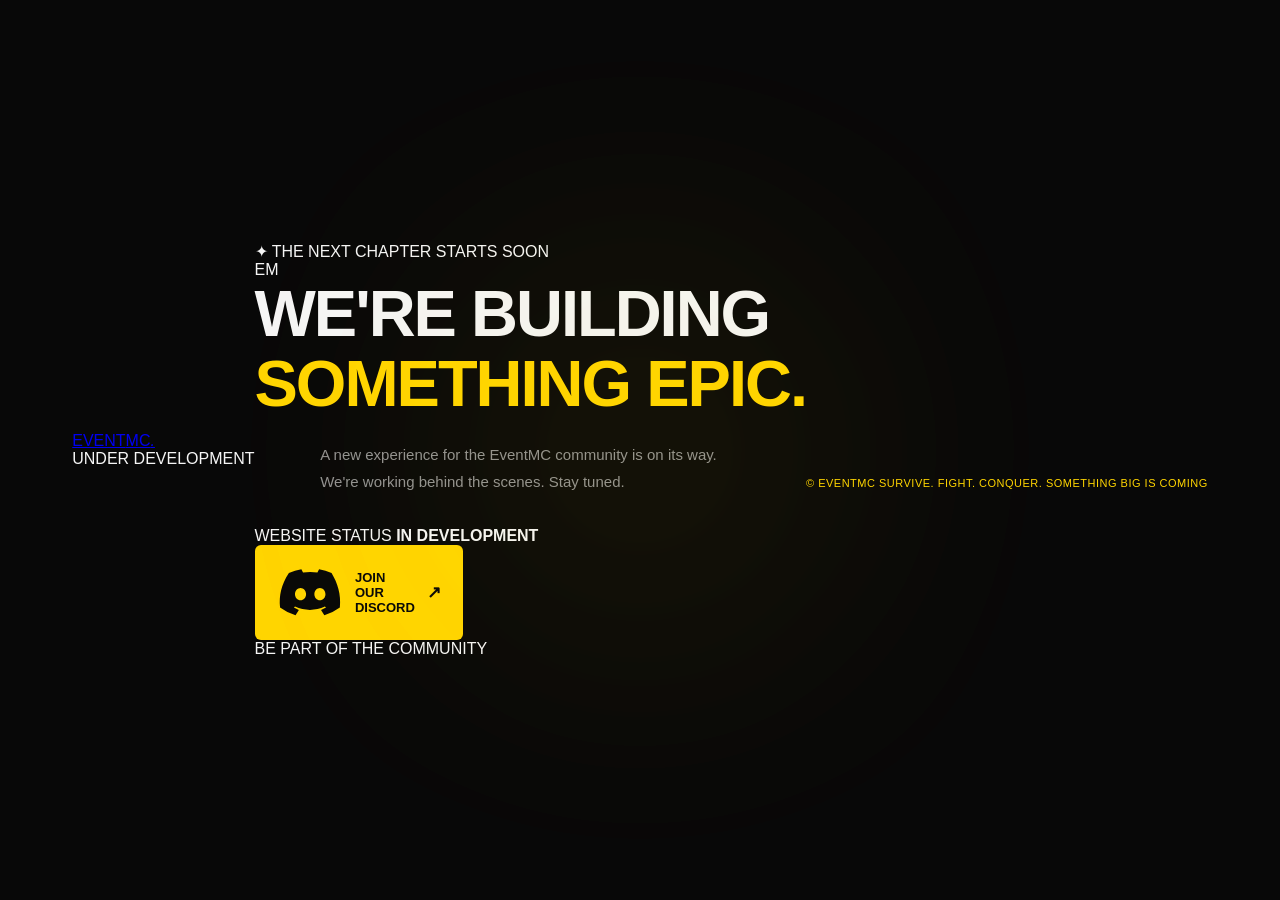
==== index.html @ 7e613d4c "Revamp index.html for EventMC website Updated the HTML structure and content for the EventMC website" ====
<!DOCTYPE html>
<html lang="en">
<head>
  <meta charset="UTF-8">
  <meta name="viewport" content="width=device-width, initial-scale=1.0">
  <title>EventMC | Coming Soon</title>
  <meta name="theme-color" content="#080808">
  <link rel="stylesheet" href="style.css">
</head>
<body>
  <div class="background-grid"></div>
  <div class="glow glow-left"></div>
  <div class="glow glow-right"></div>

  <header>
    <a href="#" class="brand">EVENT<span>MC</span><i>.</i></a>
    <div class="header-status"><span></span> UNDER DEVELOPMENT</div>
  </header>

  <main class="hero">
    <div class="eyebrow"><span>✦</span> THE NEXT CHAPTER STARTS SOON</div>

    <div class="emblem">
      <div class="emblem-inner">EM</div>
      <div class="orbit orbit-one"></div>
      <div class="orbit orbit-two"></div>
    </div>

    <h1>WE'RE BUILDING<br>
      <span>SOMETHING EPIC.</span>
    </h1>

    <p class="description">
      A new experience for the EventMC community is on its way.
      We're working behind the scenes. Stay tuned.
    </p>

    <div class="development">
      <div class="dev-label">
        <span><span class="live-dot"></span> WEBSITE STATUS</span>
        <strong>IN DEVELOPMENT</strong>
      </div>
      <div class="progress-track">
        <div class="progress-fill"></div>
      </div>
    </div>

    <a class="discord-button"
       href="https://discord.gg/d8NJ4SGXV"
       target="_blank" rel="noopener noreferrer">
      <svg viewBox="0 0 24 24" aria-hidden="true">
        <path fill="currentColor" d="M19.7 5.1a18.2 18.2 0 0 0-4.5-1.4l-.6 1.2a16.6 16.6 0 0 0-5.2 0l-.6-1.2a18.2 18.2 0 0 0-4.5 1.4C1.5 9.3.7 13.4 1.1 17.5a18.3 18.3 0 0 0 5.6 2.8l1.2-1.9-1.8-.9.4-.3c3.5 1.6 7.3 1.6 10.8 0l.4.3-1.8.9 1.2 1.9a18.3 18.3 0 0 0 5.6-2.8c.5-4.7-.8-8.7-3-12.4ZM8.5 14.9c-1.1 0-2-1-2-2.2s.9-2.2 2-2.2 2 1 2 2.2-.9 2.2-2 2.2Zm7 0c-1.1 0-2-1-2-2.2s.9-2.2 2-2.2 2 1 2 2.2-.9 2.2-2 2.2Z"/>
      </svg>
      JOIN OUR DISCORD
      <span class="arrow">↗</span>
    </a>

    <div class="community-note">
      <span class="note-line"></span>
      BE PART OF THE COMMUNITY
      <span class="note-line"></span>
    </div>
  </main>

  <footer>
    <span>© <span id="year"></span> EVENTMC</span>
    <span class="footer-center">SURVIVE. FIGHT. CONQUER.</span>
    <span class="footer-status"><span></span> SOMETHING BIG IS COMING</span>
  </footer>

  <script src="script.js"></script>
</body>
</html>
---- style.css ----
* {
    margin: 0;
    padding: 0;
    box-sizing: border-box;
}

:root {
    --yellow: #ffd500;
    --background: #080808;
    --text: #f5f5f5;
    --muted: #929292;
}

body {
    min-height: 100vh;
    display: flex;
    align-items: center;
    justify-content: center;
    overflow: hidden;
    background: var(--background);
    color: var(--text);
    font-family: Arial, Helvetica, sans-serif;
    padding: 24px;
    position: relative;
}

.glow {
    position: fixed;
    width: 300px;
    height: 300px;
    border-radius: 50%;
    background: var(--yellow);
    filter: blur(150px);
    opacity: 0.09;
    pointer-events: none;
}

.glow-one {
    top: -130px;
    left: -100px;
}

.glow-two {
    bottom: -150px;
    right: -100px;
}

.container {
    width: 100%;
    max-width: 590px;
    text-align: center;
    position: relative;
    z-index: 1;
    animation: appear 0.8s ease both;
}

.logo {
    display: inline-block;
    font-size: 27px;
    font-weight: 900;
    letter-spacing: 2px;
    margin-bottom: 35px;
}

.logo span,
h1 span,
footer span {
    color: var(--yellow);
}

.status {
    display: inline-flex;
    align-items: center;
    gap: 9px;
    border: 1px solid #333;
    background: #111;
    padding: 10px 15px;
    border-radius: 30px;
    color: #d1d1d1;
    font-size: 11px;
    letter-spacing: 1.5px;
    margin-bottom: 27px;
}

.status-dot {
    height: 8px;
    width: 8px;
    border-radius: 50%;
    background: var(--yellow);
    box-shadow: 0 0 10px var(--yellow);
    animation: blink 1.5s infinite;
}

h1 {
    font-size: clamp(40px, 8vw, 65px);
    line-height: 1.08;
    letter-spacing: -2px;
    font-weight: 900;
}

.description {
    max-width: 420px;
    margin: 22px auto 32px;
    color: var(--muted);
    font-size: 15px;
    line-height: 1.8;
}

.progress {
    max-width: 390px;
    margin: 0 auto 30px;
    text-align: left;
}

.progress-info {
    display: flex;
    justify-content: space-between;
    gap: 10px;
    margin-bottom: 12px;
    font-size: 11px;
    color: #c4c4c4;
}

.progress-info span:last-child {
    color: var(--yellow);
    letter-spacing: 1px;
}

.progress-bar {
    height: 5px;
    background: #242424;
    border-radius: 10px;
    overflow: hidden;
}

.progress-fill {
    height: 100%;
    width: 65%;
    background: var(--yellow);
    border-radius: inherit;
    animation: load 1.4s ease-out both;
}

.discord-button {
    display: inline-flex;
    align-items: center;
    gap: 12px;
    padding: 14px 22px;
    background: var(--yellow);
    color: #080808;
    border-radius: 6px;
    text-decoration: none;
    font-size: 13px;
    font-weight: 800;
    transition: transform 0.2s, box-shadow 0.2s;
}

.discord-button:hover {
    transform: translateY(-3px);
    box-shadow: 0 8px 30px #ffd50030;
}

.discord-button span {
    font-size: 17px;
}

footer {
    margin-top: 65px;
    color: #666;
    font-size: 11px;
    letter-spacing: 0.5px;
}

@keyframes blink {
    50% { opacity: 0.35; }
}

@keyframes load {
    from { width: 0; }
    to { width: 65%; }
}

@keyframes appear {
    from {
        opacity: 0;
        transform: translateY(18px);
    }
    to {
        opacity: 1;
        transform: translateY(0);
    }
}

@media (max-width: 480px) {
    body {
        padding: 20px;
    }

    .description {
        font-size: 14px;
    }

    footer {
        margin-top: 45px;
    }
}

@media (prefers-reduced-motion: reduce) {
    *, *::before, *::after {
        animation-duration: 0.01ms !important;
        animation-iteration-count: 1 !important;
        scroll-behavior: auto !important;
    }
}
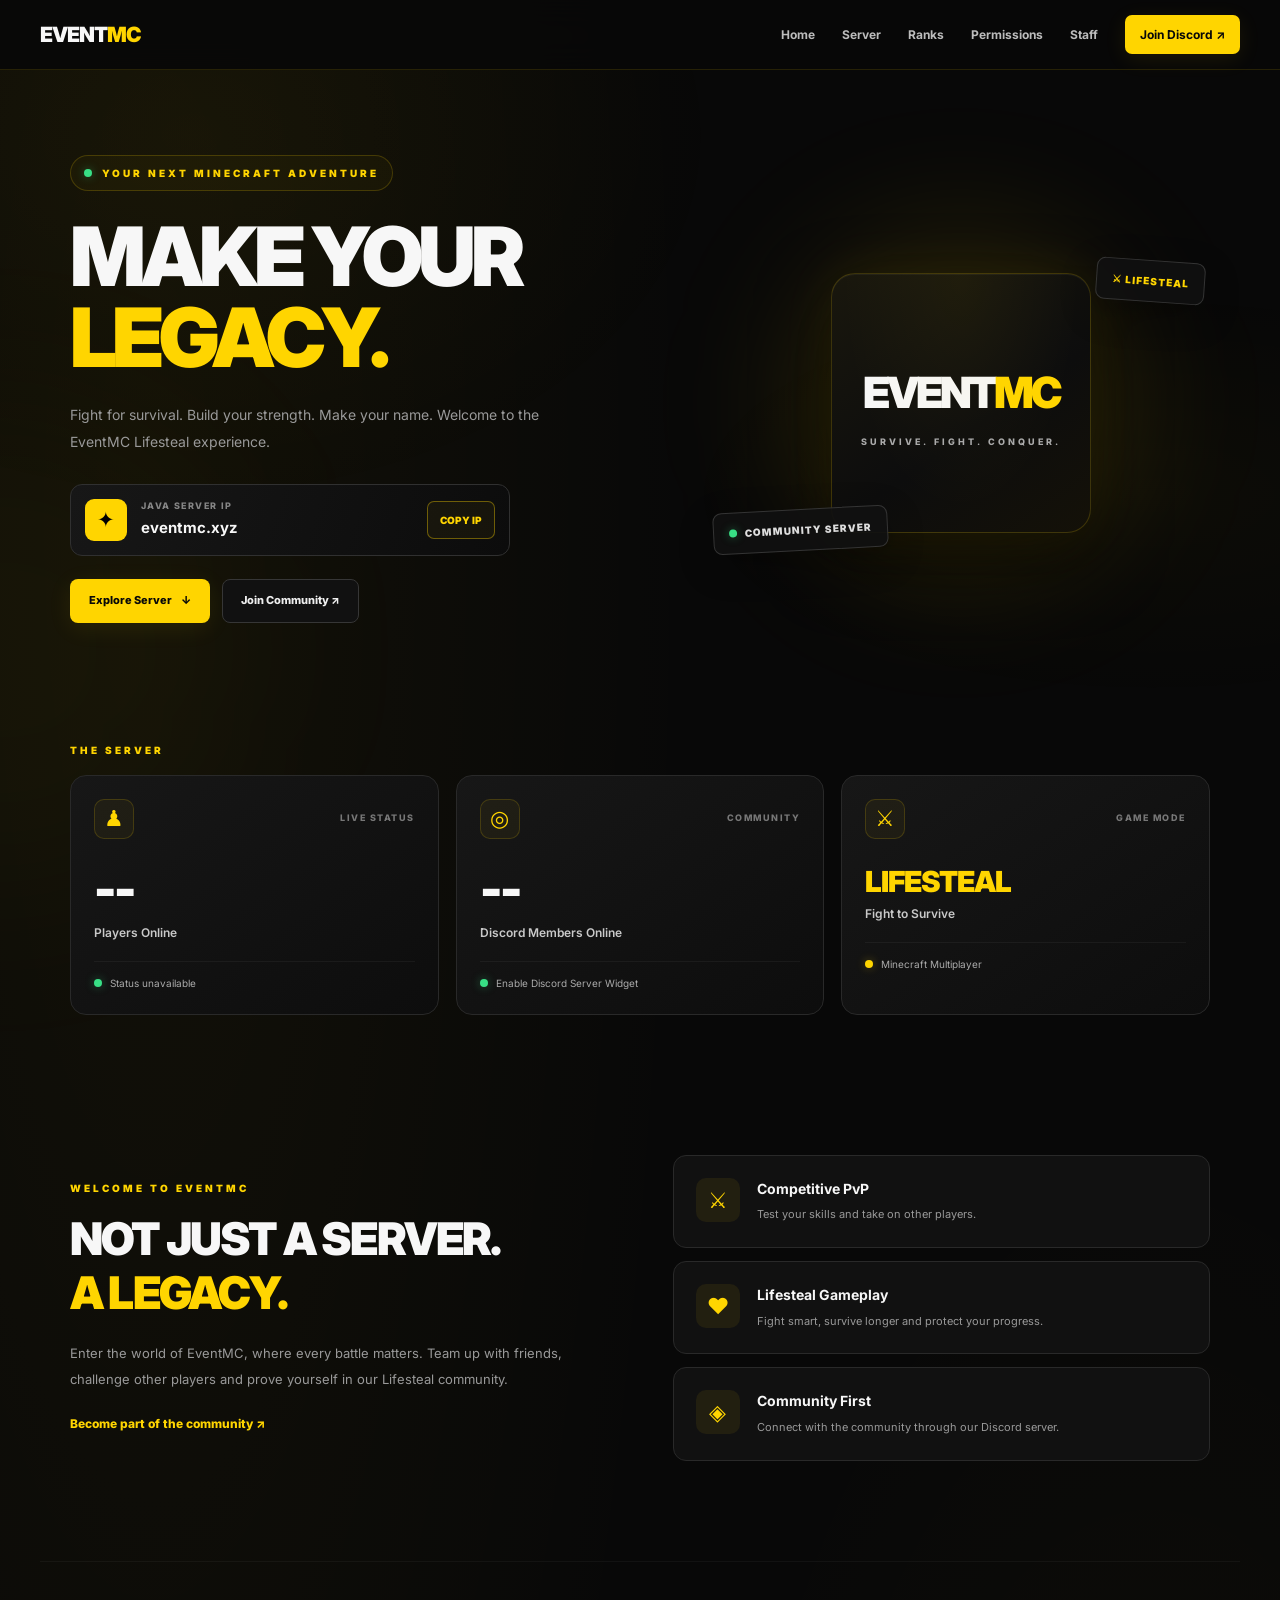
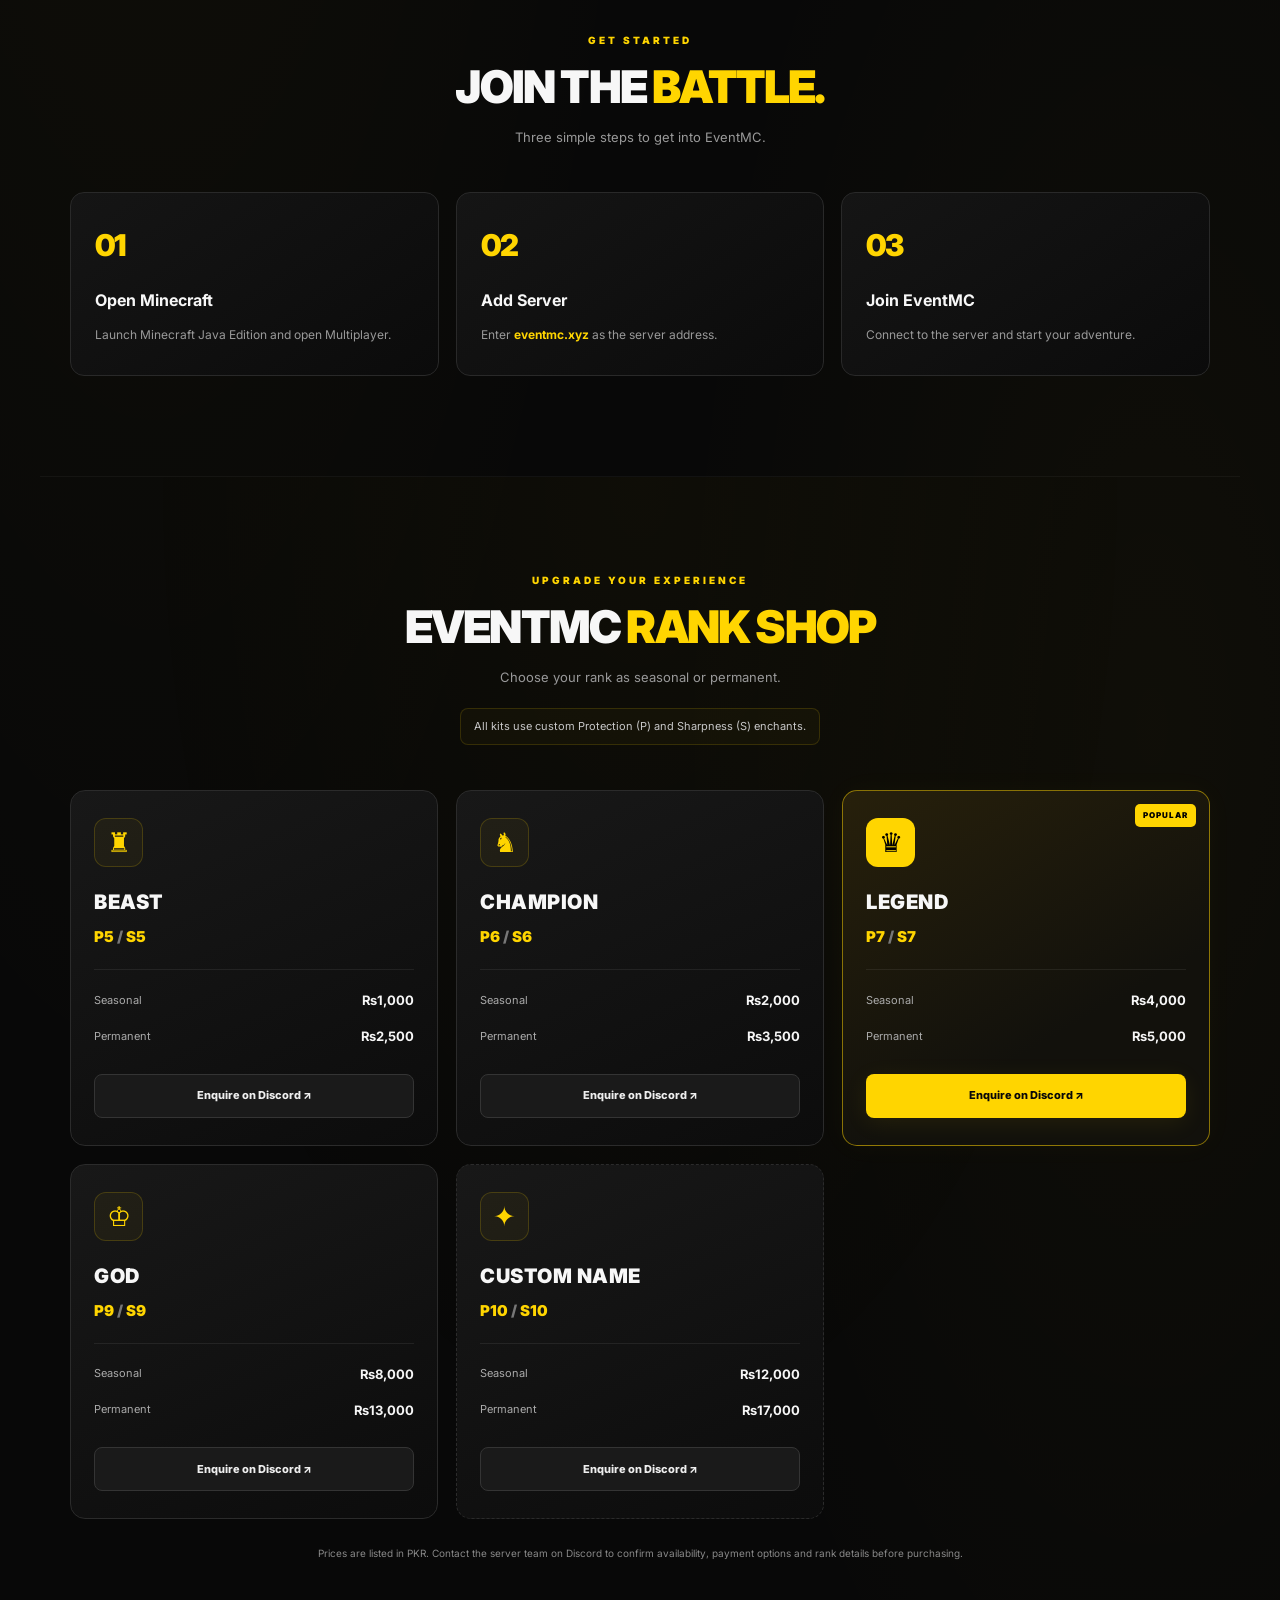
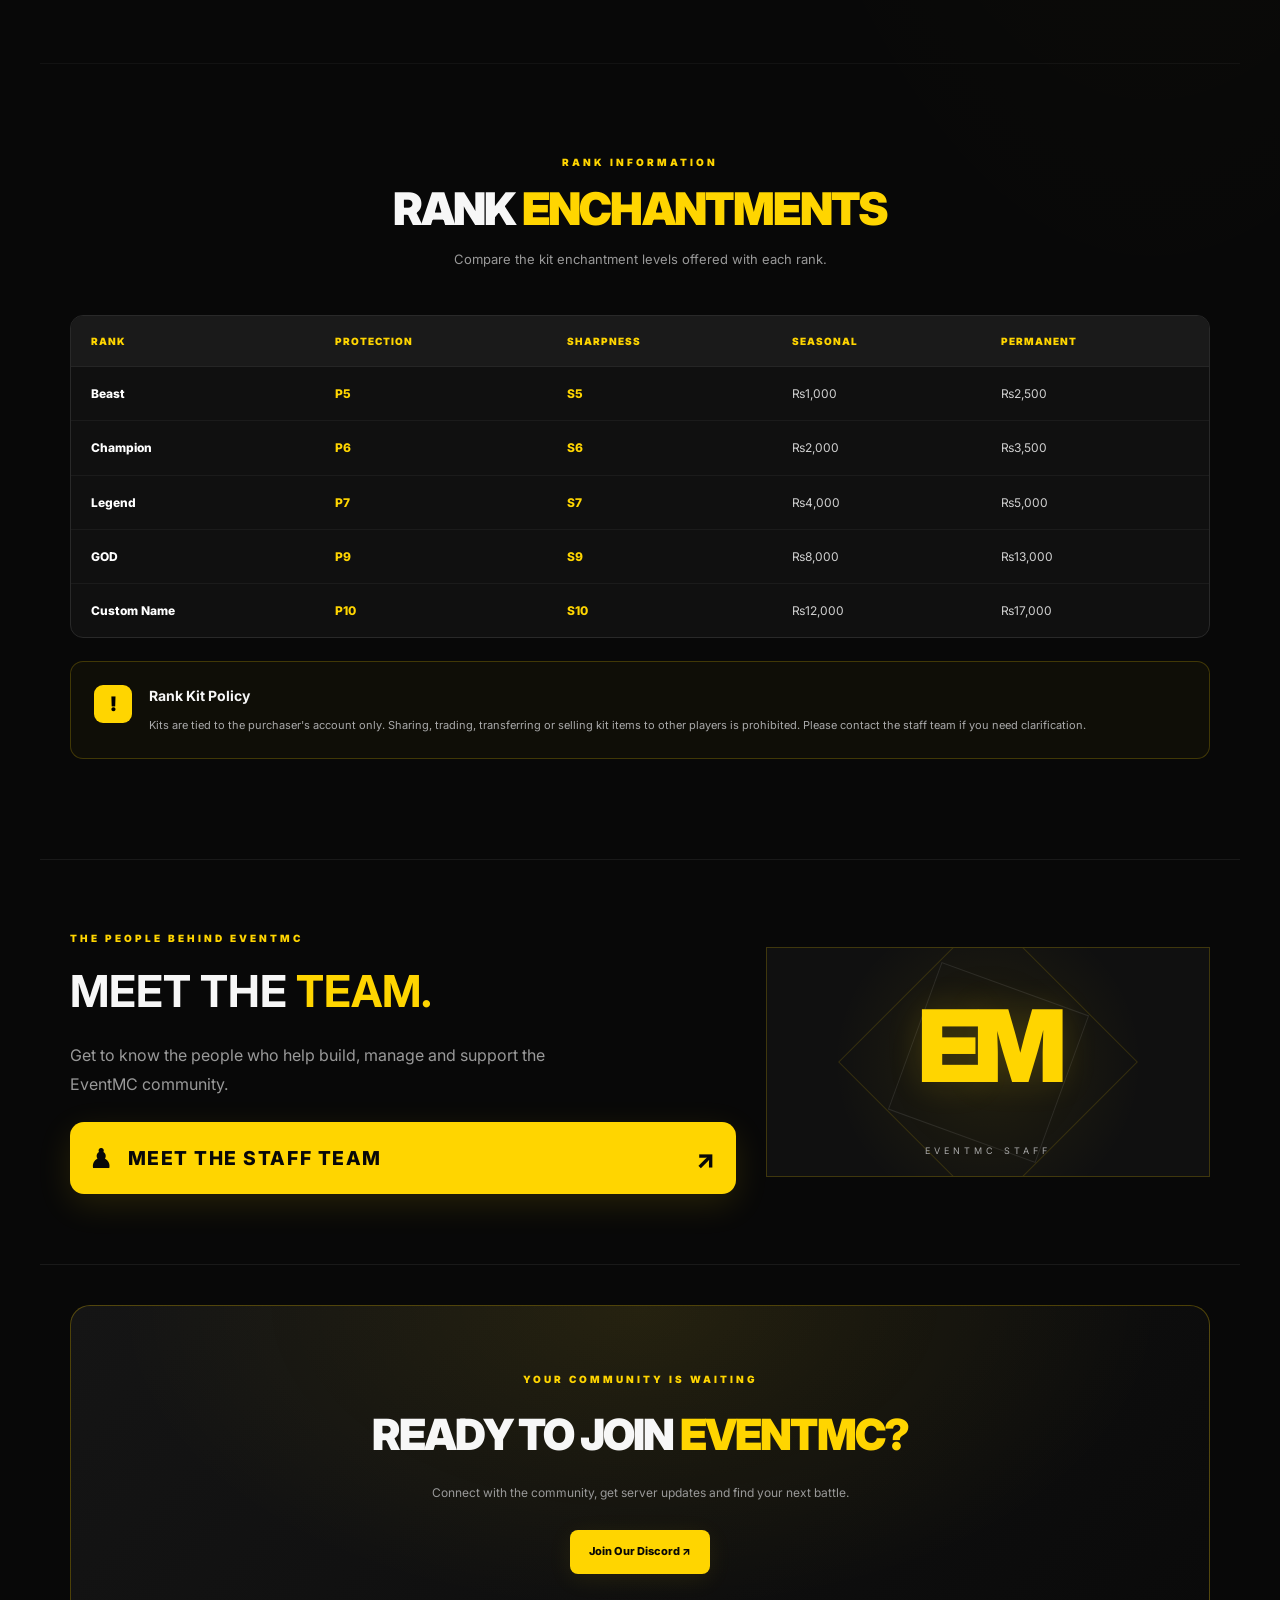
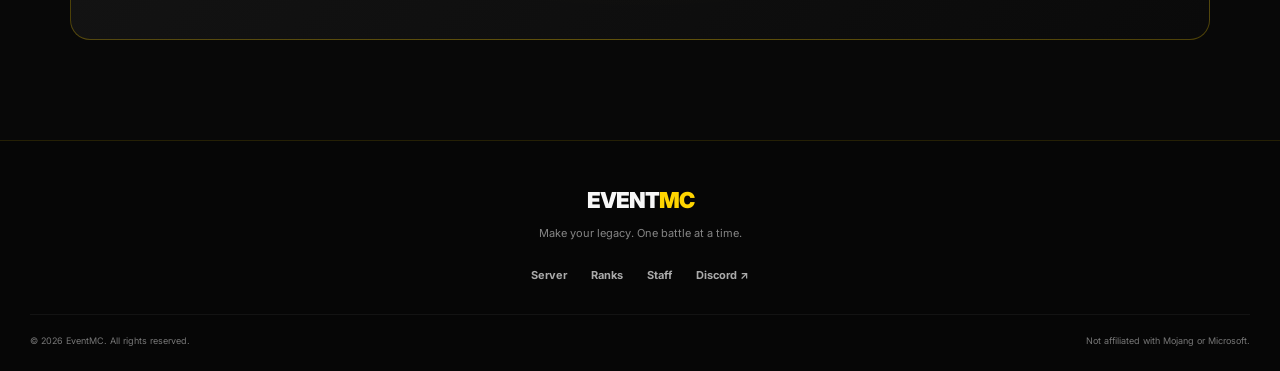
==== commit ddf8c9bf: "Add files via upload" ====
--- a/index.html
+++ b/index.html
@@ -1,74 +1,70 @@
-
-<!DOCTYPE html>
-<html lang="en">
-<head>
-  <meta charset="UTF-8">
-  <meta name="viewport" content="width=device-width, initial-scale=1.0">
-  <title>EventMC | Coming Soon</title>
-  <meta name="theme-color" content="#080808">
-  <link rel="stylesheet" href="style.css">
-</head>
-<body>
-  <div class="background-grid"></div>
-  <div class="glow glow-left"></div>
-  <div class="glow glow-right"></div>
-
-  <header>
-    <a href="#" class="brand">EVENT<span>MC</span><i>.</i></a>
-    <div class="header-status"><span></span> UNDER DEVELOPMENT</div>
-  </header>
-
-  <main class="hero">
-    <div class="eyebrow"><span>✦</span> THE NEXT CHAPTER STARTS SOON</div>
-
-    <div class="emblem">
-      <div class="emblem-inner">EM</div>
-      <div class="orbit orbit-one"></div>
-      <div class="orbit orbit-two"></div>
-    </div>
-
-    <h1>WE'RE BUILDING<br>
-      <span>SOMETHING EPIC.</span>
-    </h1>
-
-    <p class="description">
-      A new experience for the EventMC community is on its way.
-      We're working behind the scenes. Stay tuned.
-    </p>
-
-    <div class="development">
-      <div class="dev-label">
-        <span><span class="live-dot"></span> WEBSITE STATUS</span>
-        <strong>IN DEVELOPMENT</strong>
-      </div>
-      <div class="progress-track">
-        <div class="progress-fill"></div>
-      </div>
-    </div>
-
-    <a class="discord-button"
-       href="https://discord.gg/d8NJ4SGXV"
-       target="_blank" rel="noopener noreferrer">
-      <svg viewBox="0 0 24 24" aria-hidden="true">
-        <path fill="currentColor" d="M19.7 5.1a18.2 18.2 0 0 0-4.5-1.4l-.6 1.2a16.6 16.6 0 0 0-5.2 0l-.6-1.2a18.2 18.2 0 0 0-4.5 1.4C1.5 9.3.7 13.4 1.1 17.5a18.3 18.3 0 0 0 5.6 2.8l1.2-1.9-1.8-.9.4-.3c3.5 1.6 7.3 1.6 10.8 0l.4.3-1.8.9 1.2 1.9a18.3 18.3 0 0 0 5.6-2.8c.5-4.7-.8-8.7-3-12.4ZM8.5 14.9c-1.1 0-2-1-2-2.2s.9-2.2 2-2.2 2 1 2 2.2-.9 2.2-2 2.2Zm7 0c-1.1 0-2-1-2-2.2s.9-2.2 2-2.2 2 1 2 2.2-.9 2.2-2 2.2Z"/>
-      </svg>
-      JOIN OUR DISCORD
-      <span class="arrow">↗</span>
-    </a>
-
-    <div class="community-note">
-      <span class="note-line"></span>
-      BE PART OF THE COMMUNITY
-      <span class="note-line"></span>
-    </div>
-  </main>
-
-  <footer>
-    <span>© <span id="year"></span> EVENTMC</span>
-    <span class="footer-center">SURVIVE. FIGHT. CONQUER.</span>
-    <span class="footer-status"><span></span> SOMETHING BIG IS COMING</span>
-  </footer>
-
-  <script src="script.js"></script>
-</body>
-</html>
+<!DOCTYPE html>
+<html lang="en">
+<head>
+  <meta charset="UTF-8">
+  <meta name="viewport" content="width=device-width, initial-scale=1.0">
+  <meta name="theme-color" content="#080808">
+  <meta name="description" content="Welcome to EventMC, a Minecraft Lifesteal server. Join the community at eventmc.xyz.">
+  <title>EventMC | Make Your Legacy</title>
+  <link rel="preconnect" href="https://fonts.googleapis.com">
+  <link rel="preconnect" href="https://fonts.gstatic.com" crossorigin>
+  <link href="https://fonts.googleapis.com/css2?family=Inter:wght@400;500;600;700;800;900&display=swap" rel="stylesheet">
+  <link rel="stylesheet" href="style.css">
+</head>
+<body>
+  <div class="page-glow"></div>
+  <header class="site-header">
+    <a class="brand" href="#home" aria-label="EventMC Home">
+      <img src="assets/eventmc-logo.png" alt="EventMC Logo" onerror="this.style.display='none'">
+      <span>EVENT<span class="yellow">MC</span></span>
+    </a>
+    <button class="menu-toggle" id="menuToggle" aria-label="Open navigation" aria-expanded="false"><span></span><span></span><span></span></button>
+    <nav class="nav-links" id="navLinks">
+      <a href="#home">Home</a><a href="#server">Server</a><a href="#ranks">Ranks</a><a href="#permissions">Permissions</a><a href="staff.html">Staff</a>
+      <a class="nav-discord" href="https://discord.gg/d8NJ4SGXV" target="_blank" rel="noopener noreferrer">Join Discord ↗</a>
+    </nav>
+  </header>
+  <main>
+    <section class="hero section-wrap" id="home">
+      <div class="hero-content">
+        <div class="eyebrow"><span class="live-dot"></span> YOUR NEXT MINECRAFT ADVENTURE</div>
+        <h1>MAKE YOUR<br><span class="yellow">LEGACY.</span></h1>
+        <p class="hero-description">Fight for survival. Build your strength. Make your name. Welcome to the EventMC Lifesteal experience.</p>
+        <div class="hero-ip"><div class="ip-icon">✦</div><div><span class="small-label">JAVA SERVER IP</span><strong id="serverIp">eventmc.xyz</strong></div><button class="copy-button" id="copyIp" type="button">COPY IP</button></div>
+        <div class="hero-actions"><a class="button button-primary" href="#server">Explore Server <span>↓</span></a><a class="button button-outline" href="https://discord.gg/d8NJ4SGXV" target="_blank" rel="noopener noreferrer">Join Community ↗</a></div>
+        <p class="copy-message" id="copyMessage" aria-live="polite"></p>
+      </div>
+      <div class="hero-visual"><div class="hero-logo-card"><img src="assets/eventmc-logo.png" alt="EventMC Server Logo" onerror="this.style.display='none'"><div class="logo-fallback">EVENT<span>MC</span></div><span class="hero-logo-caption">SURVIVE. FIGHT. CONQUER.</span></div><div class="floating-chip chip-top">⚔ LIFESTEAL</div><div class="floating-chip chip-bottom"><span class="live-dot"></span> COMMUNITY SERVER</div></div>
+    </section>
+    <section class="stats-section section-wrap" id="server">
+      <div class="section-kicker">THE SERVER</div><div class="stats-grid">
+        <article class="stat-card"><div class="stat-top"><span class="stat-icon">♟</span><span class="stat-caption">LIVE STATUS</span></div><div class="stat-number" id="playerCount">--</div><div class="stat-label">Players Online</div><div class="stat-bottom"><span class="status-dot" id="mcStatusDot"></span><span id="mcStatus">Checking server...</span></div></article>
+        <article class="stat-card"><div class="stat-top"><span class="stat-icon">◎</span><span class="stat-caption">COMMUNITY</span></div><div class="stat-number" id="discordCount">--</div><div class="stat-label">Discord Members Online</div><div class="stat-bottom"><span class="status-dot status-green"></span><span id="discordStatus">Community connection</span></div></article>
+        <article class="stat-card mode-stat"><div class="stat-top"><span class="stat-icon">⚔</span><span class="stat-caption">GAME MODE</span></div><div class="stat-number mode-number">LIFESTEAL</div><div class="stat-label">Fight to Survive</div><div class="stat-bottom"><span class="status-dot status-yellow"></span><span>Minecraft Multiplayer</span></div></article>
+      </div>
+    </section>
+    <section class="about-section section-wrap"><div class="about-copy"><div class="section-kicker">WELCOME TO EVENTMC</div><h2>NOT JUST A SERVER.<br><span class="yellow">A LEGACY.</span></h2><p>Enter the world of EventMC, where every battle matters. Team up with friends, challenge other players and prove yourself in our Lifesteal community.</p><a class="text-link" href="https://discord.gg/d8NJ4SGXV" target="_blank" rel="noopener noreferrer">Become part of the community ↗</a></div><div class="feature-list"><article class="feature-card"><div class="feature-icon">⚔</div><div><h3>Competitive PvP</h3><p>Test your skills and take on other players.</p></div></article><article class="feature-card"><div class="feature-icon">♥</div><div><h3>Lifesteal Gameplay</h3><p>Fight smart, survive longer and protect your progress.</p></div></article><article class="feature-card"><div class="feature-icon">◈</div><div><h3>Community First</h3><p>Connect with the community through our Discord server.</p></div></article></div></section>
+    <section class="join-section section-wrap"><div class="section-heading"><div class="section-kicker">GET STARTED</div><h2>JOIN THE <span class="yellow">BATTLE.</span></h2><p>Three simple steps to get into EventMC.</p></div><div class="steps-grid"><article class="step-card"><span class="step-number">01</span><h3>Open Minecraft</h3><p>Launch Minecraft Java Edition and open Multiplayer.</p></article><article class="step-card"><span class="step-number">02</span><h3>Add Server</h3><p>Enter <strong>eventmc.xyz</strong> as the server address.</p></article><article class="step-card"><span class="step-number">03</span><h3>Join EventMC</h3><p>Connect to the server and start your adventure.</p></article></div></section>
+    <section class="ranks-section section-wrap" id="ranks"><div class="section-heading"><div class="section-kicker">UPGRADE YOUR EXPERIENCE</div><h2>EVENTMC <span class="yellow">RANK SHOP</span></h2><p>Choose your rank as seasonal or permanent.</p><div class="rank-note">All kits use custom Protection (P) and Sharpness (S) enchants.</div></div><div class="ranks-grid">
+      <article class="rank-card"><div class="rank-symbol">♜</div><h3>BEAST</h3><div class="rank-enchants">P5 <span>/</span> S5</div><div class="rank-divider"></div><div class="price-row"><span>Seasonal</span><strong>₨1,000</strong></div><div class="price-row"><span>Permanent</span><strong>₨2,500</strong></div><a class="button button-rank" href="https://discord.gg/d8NJ4SGXV" target="_blank" rel="noopener noreferrer">Enquire on Discord ↗</a></article>
+      <article class="rank-card"><div class="rank-symbol">♞</div><h3>CHAMPION</h3><div class="rank-enchants">P6 <span>/</span> S6</div><div class="rank-divider"></div><div class="price-row"><span>Seasonal</span><strong>₨2,000</strong></div><div class="price-row"><span>Permanent</span><strong>₨3,500</strong></div><a class="button button-rank" href="https://discord.gg/d8NJ4SGXV" target="_blank" rel="noopener noreferrer">Enquire on Discord ↗</a></article>
+      <article class="rank-card rank-featured"><div class="rank-badge">POPULAR</div><div class="rank-symbol">♛</div><h3>LEGEND</h3><div class="rank-enchants">P7 <span>/</span> S7</div><div class="rank-divider"></div><div class="price-row"><span>Seasonal</span><strong>₨4,000</strong></div><div class="price-row"><span>Permanent</span><strong>₨5,000</strong></div><a class="button button-primary rank-action" href="https://discord.gg/d8NJ4SGXV" target="_blank" rel="noopener noreferrer">Enquire on Discord ↗</a></article>
+      <article class="rank-card"><div class="rank-symbol">♔</div><h3>GOD</h3><div class="rank-enchants">P9 <span>/</span> S9</div><div class="rank-divider"></div><div class="price-row"><span>Seasonal</span><strong>₨8,000</strong></div><div class="price-row"><span>Permanent</span><strong>₨13,000</strong></div><a class="button button-rank" href="https://discord.gg/d8NJ4SGXV" target="_blank" rel="noopener noreferrer">Enquire on Discord ↗</a></article>
+      <article class="rank-card custom-rank"><div class="rank-symbol">✦</div><h3>CUSTOM NAME</h3><div class="rank-enchants">P10 <span>/</span> S10</div><div class="rank-divider"></div><div class="price-row"><span>Seasonal</span><strong>₨12,000</strong></div><div class="price-row"><span>Permanent</span><strong>₨17,000</strong></div><a class="button button-rank" href="https://discord.gg/d8NJ4SGXV" target="_blank" rel="noopener noreferrer">Enquire on Discord ↗</a></article>
+    </div><p class="shop-disclaimer">Prices are listed in PKR. Contact the server team on Discord to confirm availability, payment options and rank details before purchasing.</p></section>
+    <section class="permissions-section section-wrap" id="permissions"><div class="section-heading"><div class="section-kicker">RANK INFORMATION</div><h2>RANK <span class="yellow">ENCHANTMENTS</span></h2><p>Compare the kit enchantment levels offered with each rank.</p></div><div class="table-wrap"><table class="permissions-table"><thead><tr><th>Rank</th><th>Protection</th><th>Sharpness</th><th>Seasonal</th><th>Permanent</th></tr></thead><tbody><tr><td>Beast</td><td>P5</td><td>S5</td><td>₨1,000</td><td>₨2,500</td></tr><tr><td>Champion</td><td>P6</td><td>S6</td><td>₨2,000</td><td>₨3,500</td></tr><tr><td>Legend</td><td>P7</td><td>S7</td><td>₨4,000</td><td>₨5,000</td></tr><tr><td>GOD</td><td>P9</td><td>S9</td><td>₨8,000</td><td>₨13,000</td></tr><tr><td>Custom Name</td><td>P10</td><td>S10</td><td>₨12,000</td><td>₨17,000</td></tr></tbody></table></div><div class="policy-card"><div class="policy-icon">!</div><div><h3>Rank Kit Policy</h3><p>Kits are tied to the purchaser's account only. Sharing, trading, transferring or selling kit items to other players is prohibited. Please contact the staff team if you need clarification.</p></div></div></section>
+    <section class="staff-preview section-wrap" aria-labelledby="staffPreviewTitle">
+      <div class="staff-preview-copy">
+        <div class="section-kicker">THE PEOPLE BEHIND EVENTMC</div>
+        <h2 id="staffPreviewTitle">MEET THE <span class="yellow">TEAM.</span></h2>
+        <p>Get to know the people who help build, manage and support the EventMC community.</p>
+        <a class="button button-primary staff-team-bar" href="staff.html"><span class="staff-team-bar-icon">♟</span> MEET THE STAFF TEAM <span class="staff-team-arrow">↗</span></a>
+      </div>
+      <div class="staff-preview-mark"><span>EM</span><i>EVENTMC STAFF</i></div>
+    </section>
+    <section class="discord-cta section-wrap"><div class="cta-content"><div class="section-kicker">YOUR COMMUNITY IS WAITING</div><h2>READY TO JOIN <span class="yellow">EVENTMC?</span></h2><p>Connect with the community, get server updates and find your next battle.</p><a class="button button-primary" href="https://discord.gg/d8NJ4SGXV" target="_blank" rel="noopener noreferrer">Join Our Discord ↗</a></div></section>
+  </main>
+  <footer class="site-footer"><a class="footer-brand" href="#home">EVENT<span class="yellow">MC</span></a><p>Make your legacy. One battle at a time.</p><div class="footer-links"><a href="#server">Server</a><a href="#ranks">Ranks</a><a href="staff.html">Staff</a><a href="https://discord.gg/d8NJ4SGXV" target="_blank" rel="noopener noreferrer">Discord ↗</a></div><div class="footer-bottom"><span>© <span id="currentYear"></span> EventMC. All rights reserved.</span><span>Not affiliated with Mojang or Microsoft.</span></div></footer>
+  <script src="script.js" defer></script>
+</body>
+</html>
--- a/style.css
+++ b/style.css
@@ -1,215 +1,1858 @@
-
-* {
-    margin: 0;
-    padding: 0;
-    box-sizing: border-box;
-}
-
-:root {
-    --yellow: #ffd500;
-    --background: #080808;
-    --text: #f5f5f5;
-    --muted: #929292;
-}
-
-body {
-    min-height: 100vh;
-    display: flex;
-    align-items: center;
-    justify-content: center;
-    overflow: hidden;
-    background: var(--background);
-    color: var(--text);
-    font-family: Arial, Helvetica, sans-serif;
-    padding: 24px;
-    position: relative;
-}
-
-.glow {
-    position: fixed;
-    width: 300px;
-    height: 300px;
-    border-radius: 50%;
-    background: var(--yellow);
-    filter: blur(150px);
-    opacity: 0.09;
-    pointer-events: none;
-}
-
-.glow-one {
-    top: -130px;
-    left: -100px;
-}
-
-.glow-two {
-    bottom: -150px;
-    right: -100px;
-}
-
-.container {
-    width: 100%;
-    max-width: 590px;
-    text-align: center;
-    position: relative;
-    z-index: 1;
-    animation: appear 0.8s ease both;
-}
-
-.logo {
-    display: inline-block;
-    font-size: 27px;
-    font-weight: 900;
-    letter-spacing: 2px;
-    margin-bottom: 35px;
-}
-
-.logo span,
-h1 span,
-footer span {
-    color: var(--yellow);
-}
-
-.status {
-    display: inline-flex;
-    align-items: center;
-    gap: 9px;
-    border: 1px solid #333;
-    background: #111;
-    padding: 10px 15px;
-    border-radius: 30px;
-    color: #d1d1d1;
-    font-size: 11px;
-    letter-spacing: 1.5px;
-    margin-bottom: 27px;
-}
-
-.status-dot {
-    height: 8px;
-    width: 8px;
-    border-radius: 50%;
-    background: var(--yellow);
-    box-shadow: 0 0 10px var(--yellow);
-    animation: blink 1.5s infinite;
-}
-
-h1 {
-    font-size: clamp(40px, 8vw, 65px);
-    line-height: 1.08;
-    letter-spacing: -2px;
-    font-weight: 900;
-}
-
-.description {
-    max-width: 420px;
-    margin: 22px auto 32px;
-    color: var(--muted);
-    font-size: 15px;
-    line-height: 1.8;
-}
-
-.progress {
-    max-width: 390px;
-    margin: 0 auto 30px;
-    text-align: left;
-}
-
-.progress-info {
-    display: flex;
-    justify-content: space-between;
-    gap: 10px;
-    margin-bottom: 12px;
-    font-size: 11px;
-    color: #c4c4c4;
-}
-
-.progress-info span:last-child {
-    color: var(--yellow);
-    letter-spacing: 1px;
-}
-
-.progress-bar {
-    height: 5px;
-    background: #242424;
-    border-radius: 10px;
-    overflow: hidden;
-}
-
-.progress-fill {
-    height: 100%;
-    width: 65%;
-    background: var(--yellow);
-    border-radius: inherit;
-    animation: load 1.4s ease-out both;
-}
-
-.discord-button {
-    display: inline-flex;
-    align-items: center;
-    gap: 12px;
-    padding: 14px 22px;
-    background: var(--yellow);
-    color: #080808;
-    border-radius: 6px;
-    text-decoration: none;
-    font-size: 13px;
-    font-weight: 800;
-    transition: transform 0.2s, box-shadow 0.2s;
-}
-
-.discord-button:hover {
-    transform: translateY(-3px);
-    box-shadow: 0 8px 30px #ffd50030;
-}
-
-.discord-button span {
-    font-size: 17px;
-}
-
-footer {
-    margin-top: 65px;
-    color: #666;
-    font-size: 11px;
-    letter-spacing: 0.5px;
-}
-
-@keyframes blink {
-    50% { opacity: 0.35; }
-}
-
-@keyframes load {
-    from { width: 0; }
-    to { width: 65%; }
-}
-
-@keyframes appear {
-    from {
-        opacity: 0;
-        transform: translateY(18px);
-    }
-    to {
-        opacity: 1;
-        transform: translateY(0);
-    }
-}
-
-@media (max-width: 480px) {
-    body {
-        padding: 20px;
-    }
-
-    .description {
-        font-size: 14px;
-    }
-
-    footer {
-        margin-top: 45px;
-    }
-}
-
-@media (prefers-reduced-motion: reduce) {
-    *, *::before, *::after {
-        animation-duration: 0.01ms !important;
-        animation-iteration-count: 1 !important;
-        scroll-behavior: auto !important;
-    }
-}
+
+/* ========================================
+   EVENTMC — COMPLETE WEBSITE STYLES
+   Theme: Black / Yellow
+======================================== */
+
+:root {
+  --bg: #080808;
+  --bg-soft: #101010;
+  --card: #131313;
+  --card-hover: #191919;
+  --yellow: #ffd400;
+  --yellow-light: #ffe45c;
+  --text: #f7f7f7;
+  --muted: #999999;
+  --border: #292929;
+  --green: #38df85;
+  --red: #ff5555;
+  --radius: 16px;
+  --container: 1200px;
+}
+
+* {
+  box-sizing: border-box;
+  margin: 0;
+  padding: 0;
+}
+
+html {
+  scroll-behavior: smooth;
+  scroll-padding-top: 95px;
+}
+
+body {
+  background: var(--bg);
+  color: var(--text);
+  font-family: "Inter", Arial, sans-serif;
+  line-height: 1.6;
+  overflow-x: hidden;
+}
+
+body::before {
+  content: "";
+  position: fixed;
+  inset: 0;
+  z-index: -2;
+  pointer-events: none;
+  background:
+    radial-gradient(ellipse at 15% 15%, #ffd40009, transparent 35%),
+    radial-gradient(ellipse at 90% 55%, #ffd40006, transparent 30%);
+}
+
+a {
+  color: inherit;
+  text-decoration: none;
+}
+
+button {
+  font: inherit;
+}
+
+button,
+a {
+  -webkit-tap-highlight-color: transparent;
+}
+
+button:focus-visible,
+a:focus-visible {
+  outline: 2px solid var(--yellow);
+  outline-offset: 4px;
+}
+
+img {
+  max-width: 100%;
+}
+
+::selection {
+  background: var(--yellow);
+  color: #000;
+}
+
+.yellow {
+  color: var(--yellow);
+}
+
+.page-glow {
+  position: absolute;
+  top: 400px;
+  left: -250px;
+  width: 500px;
+  height: 500px;
+  border-radius: 50%;
+  background: #ffd40008;
+  filter: blur(100px);
+  pointer-events: none;
+  z-index: -1;
+}
+
+.section-wrap {
+  width: min(var(--container), 100%);
+  margin-inline: auto;
+  padding-inline: 30px;
+}
+
+/* NAVIGATION */
+
+.site-header {
+  position: sticky;
+  top: 0;
+  z-index: 100;
+  display: flex;
+  align-items: center;
+  justify-content: space-between;
+  gap: 28px;
+  padding: 15px max(30px, calc((100vw - 1200px) / 2));
+  background: #080808ed;
+  border-bottom: 1px solid #ffffff0c;
+  backdrop-filter: blur(18px);
+  -webkit-backdrop-filter: blur(18px);
+}
+
+.brand {
+  display: inline-flex;
+  align-items: center;
+  gap: 10px;
+  flex-shrink: 0;
+  font-size: 21px;
+  font-weight: 900;
+  letter-spacing: -1px;
+}
+
+.brand img {
+  width: 42px;
+  height: 42px;
+  object-fit: contain;
+}
+
+.nav-links {
+  display: flex;
+  align-items: center;
+  gap: 27px;
+}
+
+.nav-links > a {
+  color: #bcbcbc;
+  font-size: 12px;
+  font-weight: 700;
+  transition: color 0.2s ease;
+}
+
+.nav-links > a:hover {
+  color: var(--yellow);
+}
+
+.nav-links .nav-discord {
+  padding: 10px 15px;
+  color: #080808;
+  background: var(--yellow);
+  border-radius: 7px;
+  transition: background 0.2s, transform 0.2s;
+}
+
+.nav-links .nav-discord:hover {
+  color: #000;
+  background: var(--yellow-light);
+  transform: translateY(-2px);
+}
+
+.menu-toggle {
+  display: none;
+  width: 42px;
+  height: 42px;
+  padding: 10px;
+  border: 1px solid var(--border);
+  border-radius: 8px;
+  background: #121212;
+  cursor: pointer;
+}
+
+.menu-toggle span {
+  display: block;
+  width: 100%;
+  height: 2px;
+  margin: 4px 0;
+  background: var(--yellow);
+  transition: transform 0.2s, opacity 0.2s;
+}
+
+/* HERO */
+
+.hero {
+  min-height: 570px;
+  display: grid;
+  grid-template-columns: 1.1fr 0.9fr;
+  align-items: center;
+  gap: 35px;
+  padding-top: 85px;
+  padding-bottom: 80px;
+}
+
+.hero-content {
+  position: relative;
+  z-index: 2;
+}
+
+.eyebrow,
+.section-kicker {
+  color: var(--yellow);
+  font-size: 10px;
+  font-weight: 900;
+  letter-spacing: 3px;
+  text-transform: uppercase;
+}
+
+.eyebrow {
+  display: inline-flex;
+  align-items: center;
+  gap: 10px;
+  padding: 9px 13px;
+  border: 1px solid #ffd40030;
+  border-radius: 50px;
+  background: #ffd40008;
+}
+
+.live-dot,
+.status-dot {
+  width: 8px;
+  height: 8px;
+  display: inline-block;
+  flex-shrink: 0;
+  border-radius: 50%;
+  background: var(--green);
+  box-shadow: 0 0 10px #38df8560;
+}
+
+.live-dot {
+  animation: livePulse 1.8s infinite;
+}
+
+.hero h1 {
+  margin-top: 25px;
+  font-size: clamp(53px, 6.4vw, 84px);
+  font-weight: 900;
+  line-height: 0.99;
+  letter-spacing: -5px;
+}
+
+.hero-description {
+  max-width: 490px;
+  margin-top: 24px;
+  color: var(--muted);
+  font-size: 14px;
+  line-height: 1.9;
+}
+
+.hero-ip {
+  width: min(440px, 100%);
+  display: flex;
+  align-items: center;
+  gap: 14px;
+  margin-top: 28px;
+  padding: 14px;
+  border: 1px solid #303030;
+  border-radius: 12px;
+  background: linear-gradient(110deg, #171717, #0c0c0c);
+}
+
+.ip-icon {
+  width: 42px;
+  height: 42px;
+  display: grid;
+  place-items: center;
+  flex-shrink: 0;
+  color: #000;
+  background: var(--yellow);
+  border-radius: 9px;
+  font-size: 21px;
+}
+
+.hero-ip > div:nth-child(2) {
+  min-width: 0;
+  flex: 1;
+}
+
+.small-label {
+  display: block;
+  margin-bottom: 2px;
+  color: #858585;
+  font-size: 9px;
+  font-weight: 800;
+  letter-spacing: 1.4px;
+}
+
+.hero-ip strong {
+  font-size: 15px;
+  overflow-wrap: anywhere;
+}
+
+.copy-button {
+  padding: 10px 12px;
+  color: var(--yellow);
+  border: 1px solid #ffd40060;
+  border-radius: 7px;
+  background: #ffd4000b;
+  font-size: 10px;
+  font-weight: 900;
+  cursor: pointer;
+  transition: background 0.2s, color 0.2s;
+}
+
+.copy-button:hover {
+  color: #000;
+  background: var(--yellow);
+}
+
+.hero-actions {
+  display: flex;
+  flex-wrap: wrap;
+  gap: 12px;
+  margin-top: 23px;
+}
+
+.button {
+  min-height: 44px;
+  display: inline-flex;
+  align-items: center;
+  justify-content: center;
+  gap: 9px;
+  padding: 12px 18px;
+  border: 1px solid transparent;
+  border-radius: 8px;
+  font-size: 11px;
+  font-weight: 800;
+  text-align: center;
+  transition: transform 0.22s, background 0.22s,
+              border-color 0.22s, box-shadow 0.22s;
+  cursor: pointer;
+}
+
+.button:hover {
+  transform: translateY(-3px);
+}
+
+.button-primary {
+  color: #080808;
+  background: var(--yellow);
+  box-shadow: 0 5px 25px #ffd40014;
+}
+
+.button-primary:hover {
+  background: var(--yellow-light);
+  box-shadow: 0 8px 28px #ffd40025;
+}
+
+.button-outline {
+  color: #eee;
+  border-color: #363636;
+  background: #111111;
+}
+
+.button-outline:hover {
+  border-color: var(--yellow);
+}
+
+.copy-message {
+  min-height: 20px;
+  margin-top: 9px;
+  color: var(--green);
+  font-size: 11px;
+}
+
+/* HERO LOGO VISUAL */
+
+.hero-visual {
+  position: relative;
+  min-height: 380px;
+  display: grid;
+  place-items: center;
+  isolation: isolate;
+}
+
+.hero-visual::before {
+  content: "";
+  position: absolute;
+  width: 300px;
+  height: 300px;
+  border-radius: 50%;
+  background: #ffd40012;
+  filter: blur(55px);
+  z-index: -2;
+}
+
+.hero-ring {
+  position: absolute;
+  width: 310px;
+  height: 310px;
+  border: 1px solid #ffd40026;
+  border-radius: 50%;
+}
+
+.ring-one {
+  animation: ringRotate 24s linear infinite;
+}
+
+.ring-two {
+  width: 255px;
+  height: 255px;
+  border-style: dashed;
+  opacity: 0.7;
+  animation: ringRotate 32s linear infinite reverse;
+}
+
+.hero-logo-card {
+  width: 260px;
+  height: 260px;
+  display: flex;
+  flex-direction: column;
+  align-items: center;
+  justify-content: center;
+  gap: 10px;
+  animation: floatLogo 5s ease-in-out infinite;
+}
+
+.hero-logo-card img {
+  width: 190px;
+  height: 190px;
+  object-fit: contain;
+  filter: drop-shadow(0 0 22px #ffd40020);
+}
+
+.logo-fallback {
+  display: none;
+  font-size: 43px;
+  font-weight: 900;
+  letter-spacing: -3px;
+}
+
+.logo-fallback span {
+  color: var(--yellow);
+}
+
+.hero-logo-card img[style*="display: none"] + .logo-fallback {
+  display: block;
+}
+
+.hero-logo-caption {
+  color: #aaa;
+  font-size: 9px;
+  font-weight: 800;
+  letter-spacing: 3px;
+}
+
+.floating-chip {
+  position: absolute;
+  display: flex;
+  align-items: center;
+  gap: 8px;
+  padding: 12px 15px;
+  border: 1px solid #343434;
+  border-radius: 9px;
+  background: #111111eb;
+  box-shadow: 0 12px 35px #00000040;
+  font-size: 10px;
+  font-weight: 900;
+  letter-spacing: 1px;
+}
+
+.chip-top {
+  top: 47px;
+  right: 5px;
+  color: var(--yellow);
+  transform: rotate(4deg);
+}
+
+.chip-bottom {
+  bottom: 42px;
+  left: 0;
+  color: #ddd;
+  transform: rotate(-3deg);
+}
+
+/* LIVE STATS */
+
+.stats-section {
+  padding-top: 10px;
+  padding-bottom: 75px;
+}
+
+.stats-section > .section-kicker {
+  margin-bottom: 17px;
+}
+
+.stats-grid {
+  display: grid;
+  grid-template-columns: repeat(3, minmax(0, 1fr));
+  gap: 17px;
+}
+
+.stat-card {
+  min-width: 0;
+  padding: 23px;
+  border: 1px solid var(--border);
+  border-radius: var(--radius);
+  background: linear-gradient(145deg, #171717, #0d0d0d);
+  transition: transform 0.25s, border-color 0.25s;
+}
+
+.stat-card:hover {
+  transform: translateY(-5px);
+  border-color: #ffd40070;
+}
+
+.stat-top {
+  display: flex;
+  align-items: center;
+  justify-content: space-between;
+  gap: 10px;
+}
+
+.stat-icon {
+  width: 40px;
+  height: 40px;
+  display: grid;
+  place-items: center;
+  color: var(--yellow);
+  border: 1px solid #ffd4002b;
+  border-radius: 10px;
+  background: #ffd4000b;
+  font-size: 22px;
+}
+
+.stat-caption {
+  color: #777;
+  font-size: 9px;
+  font-weight: 800;
+  letter-spacing: 1.5px;
+}
+
+.stat-number {
+  margin-top: 22px;
+  font-size: clamp(34px, 4vw, 49px);
+  font-weight: 900;
+  line-height: 1.15;
+  letter-spacing: -2px;
+  overflow-wrap: anywhere;
+}
+
+.stat-label {
+  margin-top: 6px;
+  color: #c9c9c9;
+  font-size: 12px;
+  font-weight: 600;
+}
+
+.stat-bottom {
+  display: flex;
+  align-items: center;
+  gap: 8px;
+  margin-top: 19px;
+  padding-top: 13px;
+  border-top: 1px solid #ffffff0c;
+  color: #aaa;
+  font-size: 10px;
+}
+
+.status-green {
+  background: var(--green);
+}
+
+.status-yellow {
+  background: var(--yellow);
+  box-shadow: 0 0 10px #ffd40050;
+}
+
+.status-red {
+  background: var(--red);
+  box-shadow: 0 0 10px #ff555550;
+}
+
+.mode-number {
+  margin-top: 26px;
+  color: var(--yellow);
+  font-size: clamp(21px, 2.5vw, 29px);
+  letter-spacing: -1px;
+}
+
+/* SECTION HEADINGS */
+
+.section-heading {
+  max-width: 700px;
+  margin: 0 auto 45px;
+  text-align: center;
+}
+
+.section-heading h2,
+.about-copy h2 {
+  margin-top: 12px;
+  font-size: clamp(30px, 4vw, 45px);
+  font-weight: 900;
+  line-height: 1.2;
+  letter-spacing: -1.8px;
+}
+
+.section-heading > p {
+  margin-top: 13px;
+  color: var(--muted);
+  font-size: 13px;
+}
+
+.rank-note {
+  display: inline-block;
+  margin-top: 20px;
+  padding: 9px 13px;
+  border: 1px solid #ffd40025;
+  border-radius: 8px;
+  background: #ffd40008;
+  color: #c8c8c8;
+  font-size: 11px;
+}
+
+/* ABOUT */
+
+.about-section {
+  display: grid;
+  grid-template-columns: 1fr 1fr;
+  align-items: center;
+  gap: 65px;
+  padding-top: 65px;
+  padding-bottom: 100px;
+}
+
+.about-copy h2 {
+  margin-top: 16px;
+}
+
+.about-copy > p {
+  max-width: 500px;
+  margin-top: 20px;
+  color: var(--muted);
+  font-size: 13px;
+  line-height: 2;
+}
+
+.text-link {
+  display: inline-block;
+  margin-top: 22px;
+  color: var(--yellow);
+  font-size: 12px;
+  font-weight: 800;
+}
+
+.text-link:hover {
+  text-decoration: underline;
+}
+
+.feature-list {
+  display: grid;
+  gap: 13px;
+}
+
+.feature-card {
+  display: flex;
+  align-items: flex-start;
+  gap: 17px;
+  padding: 22px;
+  border: 1px solid var(--border);
+  border-radius: 13px;
+  background: #111111;
+  transition: border-color 0.2s, transform 0.2s;
+}
+
+.feature-card:hover {
+  border-color: #ffd40055;
+  transform: translateX(4px);
+}
+
+.feature-icon {
+  width: 44px;
+  height: 44px;
+  display: grid;
+  place-items: center;
+  flex-shrink: 0;
+  border-radius: 10px;
+  background: #ffd40012;
+  color: var(--yellow);
+  font-size: 22px;
+}
+
+.feature-card h3 {
+  font-size: 14px;
+}
+
+.feature-card p {
+  margin-top: 5px;
+  color: var(--muted);
+  font-size: 11px;
+  line-height: 1.8;
+}
+
+/* JOIN STEPS */
+
+.join-section {
+  padding-top: 70px;
+  padding-bottom: 100px;
+  border-top: 1px solid #ffffff0b;
+}
+
+.steps-grid {
+  display: grid;
+  grid-template-columns: repeat(3, minmax(0, 1fr));
+  gap: 17px;
+}
+
+.step-card {
+  position: relative;
+  overflow: hidden;
+  padding: 28px 24px;
+  border: 1px solid var(--border);
+  border-radius: 14px;
+  background: linear-gradient(145deg, #151515, #0b0b0b);
+  transition: transform 0.25s, border-color 0.25s;
+}
+
+.step-card:hover {
+  transform: translateY(-5px);
+  border-color: #ffd40065;
+}
+
+.step-number {
+  color: var(--yellow);
+  font-size: 30px;
+  font-weight: 900;
+  letter-spacing: -2px;
+}
+
+.step-card h3 {
+  margin-top: 19px;
+  font-size: 16px;
+}
+
+.step-card p {
+  margin-top: 10px;
+  color: var(--muted);
+  font-size: 12px;
+  line-height: 1.9;
+}
+
+.step-card strong {
+  color: var(--yellow);
+}
+
+/* RANK SHOP */
+
+.ranks-section {
+  padding-top: 95px;
+  padding-bottom: 100px;
+  border-top: 1px solid #ffffff0b;
+  background:
+    radial-gradient(ellipse at 50% 0%, #ffd40008, transparent 60%);
+}
+
+.ranks-grid {
+  display: grid;
+  grid-template-columns: repeat(3, minmax(0, 1fr));
+  gap: 18px;
+  align-items: stretch;
+}
+
+.rank-card {
+  position: relative;
+  display: flex;
+  flex-direction: column;
+  min-width: 0;
+  padding: 27px 23px;
+  border: 1px solid #2b2b2b;
+  border-radius: 15px;
+  background: linear-gradient(155deg, #181818, #0c0c0c);
+  transition: transform 0.25s, border-color 0.25s,
+              box-shadow 0.25s;
+}
+
+.rank-card:hover {
+  transform: translateY(-6px);
+  border-color: #ffd40075;
+  box-shadow: 0 12px 35px #00000035;
+}
+
+.rank-symbol {
+  width: 49px;
+  height: 49px;
+  display: grid;
+  place-items: center;
+  color: var(--yellow);
+  border: 1px solid #ffd4002d;
+  border-radius: 12px;
+  background: #ffd4000b;
+  font-size: 27px;
+}
+
+.rank-card h3 {
+  margin-top: 19px;
+  font-size: 20px;
+  font-weight: 900;
+  letter-spacing: 0.5px;
+}
+
+.rank-enchants {
+  margin-top: 7px;
+  color: var(--yellow);
+  font-size: 15px;
+  font-weight: 900;
+}
+
+.rank-enchants span {
+  color: #777;
+}
+
+.rank-divider {
+  height: 1px;
+  margin: 20px 0;
+  background: #ffffff12;
+}
+
+.price-row {
+  display: flex;
+  align-items: center;
+  justify-content: space-between;
+  gap: 12px;
+  margin-bottom: 15px;
+  font-size: 11px;
+}
+
+.price-row span {
+  color: #aaa;
+}
+
+.price-row strong {
+  color: #f6f6f6;
+  font-size: 13px;
+  white-space: nowrap;
+}
+
+.button-rank {
+  width: 100%;
+  margin-top: auto;
+  color: #eee;
+  border-color: #343434;
+  background: #1a1a1a;
+}
+
+.button-rank:hover {
+  color: var(--yellow);
+  border-color: var(--yellow);
+}
+
+.rank-card > .button-rank {
+  margin-top: 12px;
+}
+
+.rank-featured {
+  border-color: #ffd40080;
+  background: linear-gradient(150deg, #27200b, #12110c 65%);
+  box-shadow: 0 0 30px #ffd40008;
+}
+
+.rank-featured .rank-symbol {
+  color: #000;
+  background: var(--yellow);
+}
+
+.rank-badge {
+  position: absolute;
+  top: 13px;
+  right: 13px;
+  padding: 5px 8px;
+  color: #000;
+  border-radius: 5px;
+  background: var(--yellow);
+  font-size: 8px;
+  font-weight: 900;
+  letter-spacing: 1px;
+}
+
+.rank-featured .rank-action {
+  margin-top: 12px;
+}
+
+.custom-rank {
+  border-style: dashed;
+}
+
+.shop-disclaimer {
+  max-width: 750px;
+  margin: 25px auto 0;
+  color: #888;
+  font-size: 10px;
+  line-height: 1.9;
+  text-align: center;
+}
+
+/* PERMISSIONS TABLE */
+
+.permissions-section {
+  padding-top: 90px;
+  padding-bottom: 100px;
+  border-top: 1px solid #ffffff0b;
+}
+
+.table-wrap {
+  width: 100%;
+  overflow-x: auto;
+  border: 1px solid var(--border);
+  border-radius: 13px;
+  background: #101010;
+}
+
+.permissions-table {
+  width: 100%;
+  min-width: 620px;
+  border-collapse: collapse;
+  text-align: left;
+}
+
+.permissions-table th {
+  padding: 17px 20px;
+  color: var(--yellow);
+  background: #1a1a1a;
+  font-size: 10px;
+  font-weight: 900;
+  letter-spacing: 1px;
+  text-transform: uppercase;
+}
+
+.permissions-table td {
+  padding: 17px 20px;
+  border-top: 1px solid #ffffff0c;
+  color: #d0d0d0;
+  font-size: 12px;
+}
+
+.permissions-table tbody tr {
+  transition: background 0.2s;
+}
+
+.permissions-table tbody tr:hover {
+  background: #ffd40008;
+}
+
+.permissions-table td:first-child {
+  color: #fff;
+  font-weight: 800;
+}
+
+.permissions-table td:nth-child(2),
+.permissions-table td:nth-child(3) {
+  color: var(--yellow);
+  font-weight: 800;
+}
+
+.policy-card {
+  display: flex;
+  align-items: flex-start;
+  gap: 17px;
+  margin-top: 23px;
+  padding: 23px;
+  border: 1px solid #ffd40035;
+  border-radius: 13px;
+  background: #ffd40008;
+}
+
+.policy-icon {
+  width: 38px;
+  height: 38px;
+  display: grid;
+  place-items: center;
+  flex-shrink: 0;
+  color: #000;
+  border-radius: 9px;
+  background: var(--yellow);
+  font-size: 20px;
+  font-weight: 900;
+}
+
+.policy-card h3 {
+  font-size: 14px;
+}
+
+.policy-card p {
+  margin-top: 7px;
+  color: #aaa;
+  font-size: 11px;
+  line-height: 1.9;
+}
+
+/* STAFF TEAM */
+
+.staff-section {
+  padding-top: 95px;
+  padding-bottom: 100px;
+  border-top: 1px solid #ffffff0b;
+  background:
+    radial-gradient(ellipse at 50% 5%, #ffd40007, transparent 55%);
+}
+
+.staff-tier {
+  max-width: 1050px;
+  margin: 0 auto 43px;
+}
+
+.tier-heading {
+  display: flex;
+  align-items: center;
+  gap: 14px;
+  margin-bottom: 20px;
+}
+
+.tier-heading > span {
+  width: 35px;
+  height: 35px;
+  display: grid;
+  place-items: center;
+  flex-shrink: 0;
+  color: var(--yellow);
+  border: 1px solid #ffd40030;
+  border-radius: 9px;
+  background: #ffd4000a;
+  font-size: 10px;
+  font-weight: 900;
+}
+
+.tier-heading h3 {
+  color: #f2f2f2;
+  font-size: 12px;
+  font-weight: 900;
+  letter-spacing: 1.3px;
+}
+
+.tier-heading i {
+  height: 1px;
+  flex: 1;
+  background: linear-gradient(90deg, #303030, transparent);
+}
+
+.staff-grid {
+  display: flex;
+  flex-wrap: wrap;
+  justify-content: center;
+  gap: 18px;
+}
+
+.staff-card {
+  position: relative;
+  width: 220px;
+  min-width: 0;
+  min-height: 205px;
+  display: flex;
+  flex-direction: column;
+  align-items: center;
+  justify-content: center;
+  padding: 25px 16px;
+  overflow: hidden;
+  border: 1px solid #292929;
+  border-radius: 15px;
+  background: linear-gradient(145deg, #171717, #0d0d0d);
+  text-align: center;
+  transition: transform 0.25s ease, border-color 0.25s ease,
+              box-shadow 0.25s ease;
+}
+
+.staff-card::before {
+  content: "";
+  position: absolute;
+  top: 0;
+  left: 20%;
+  right: 20%;
+  height: 2px;
+  background: var(--yellow);
+  opacity: 0.65;
+  transition: left 0.25s, right 0.25s, opacity 0.25s;
+}
+
+.staff-card:hover {
+  transform: translateY(-6px);
+  border-color: #ffd40075;
+  box-shadow: 0 13px 35px #00000035;
+}
+
+.staff-card:hover::before {
+  left: 0;
+  right: 0;
+  opacity: 1;
+}
+
+.staff-avatar {
+  width: 64px;
+  height: 64px;
+  display: grid;
+  place-items: center;
+  flex-shrink: 0;
+  margin-bottom: 16px;
+  color: #080808;
+  border: 3px solid #ffffff0c;
+  border-radius: 50%;
+  background: var(--yellow);
+  box-shadow: 0 0 24px #ffd40018;
+  font-size: 25px;
+  font-weight: 900;
+}
+
+.staff-card h4 {
+  max-width: 100%;
+  margin-bottom: 12px;
+  color: #f7f7f7;
+  font-size: 15px;
+  font-weight: 800;
+  overflow-wrap: anywhere;
+}
+
+.staff-role {
+  display: inline-block;
+  max-width: 100%;
+  padding: 6px 10px;
+  color: var(--yellow);
+  border: 1px solid #ffd40024;
+  border-radius: 5px;
+  background: #ffd4000b;
+  font-size: 9px;
+  font-weight: 900;
+  letter-spacing: 1px;
+  overflow-wrap: anywhere;
+}
+
+.owner-card {
+  border-color: #ffd40085;
+  background: linear-gradient(145deg, #28210b, #11100b);
+}
+
+.owner-card .staff-avatar {
+  color: #000;
+  background: linear-gradient(145deg, #fff0a1, #ffd400);
+  box-shadow: 0 0 30px #ffd40030;
+}
+
+.ceo-card {
+  border-top-color: #ffd400;
+}
+
+.manager-card {
+  border-top-color: #d7b94a;
+}
+
+.admin-card {
+  border-top-color: #a8a8a8;
+}
+
+.senior-mod-card {
+  border-top-color: #8d8d8d;
+}
+
+.moderator-card {
+  border-top-color: #777;
+}
+
+.developer-panel {
+  max-width: 1050px;
+  display: grid;
+  grid-template-columns: 1fr auto;
+  align-items: center;
+  gap: 35px;
+  margin: 65px auto 0;
+  padding: 30px;
+  border: 1px solid #ffd40045;
+  border-radius: 17px;
+  background:
+    radial-gradient(ellipse at 15% 0%, #ffd40010, transparent 60%),
+    #0d0d0d;
+}
+
+.developer-intro h3 {
+  margin-top: 9px;
+  font-size: 25px;
+  font-weight: 900;
+  letter-spacing: -1px;
+}
+
+.developer-intro p {
+  max-width: 360px;
+  margin-top: 9px;
+  color: var(--muted);
+  font-size: 11px;
+  line-height: 1.9;
+}
+
+.developer-card {
+  width: 220px;
+  border-color: #ffd40070;
+  box-shadow: inset 0 0 35px #ffd40006;
+}
+
+/* DISCORD CTA */
+
+.discord-cta {
+  padding-top: 40px;
+  padding-bottom: 100px;
+}
+
+.cta-content {
+  position: relative;
+  overflow: hidden;
+  padding: 65px 25px;
+  border: 1px solid #ffd40045;
+  border-radius: 20px;
+  background:
+    radial-gradient(ellipse at 50% 0%, #ffd40016, transparent 65%),
+    linear-gradient(135deg, #151515, #0a0a0a);
+  text-align: center;
+}
+
+.cta-content h2 {
+  margin-top: 13px;
+  font-size: clamp(28px, 4vw, 43px);
+  font-weight: 900;
+  letter-spacing: -1.8px;
+}
+
+.cta-content p {
+  max-width: 540px;
+  margin: 13px auto 25px;
+  color: var(--muted);
+  font-size: 12px;
+  line-height: 1.9;
+}
+
+/* FOOTER */
+
+.site-footer {
+  padding: 42px 30px 22px;
+  border-top: 1px solid #ffffff12;
+  background: #060606;
+  text-align: center;
+}
+
+.footer-brand {
+  font-size: 22px;
+  font-weight: 900;
+  letter-spacing: -1px;
+}
+
+.site-footer > p {
+  margin-top: 7px;
+  color: #858585;
+  font-size: 11px;
+}
+
+.footer-links {
+  display: flex;
+  justify-content: center;
+  flex-wrap: wrap;
+  gap: 24px;
+  margin: 24px 0 30px;
+}
+
+.footer-links a {
+  color: #aaa;
+  font-size: 11px;
+  font-weight: 700;
+  transition: color 0.2s;
+}
+
+.footer-links a:hover {
+  color: var(--yellow);
+}
+
+.footer-bottom {
+  display: flex;
+  align-items: center;
+  justify-content: space-between;
+  gap: 15px;
+  padding-top: 19px;
+  border-top: 1px solid #ffffff0d;
+  color: #777;
+  font-size: 9px;
+}
+
+/* ANIMATIONS */
+
+@keyframes livePulse {
+  0%, 100% {
+    box-shadow: 0 0 0 0 #38df8540;
+  }
+  50% {
+    box-shadow: 0 0 0 5px #38df8500;
+  }
+}
+
+@keyframes ringRotate {
+  from {
+    transform: rotate(0deg);
+  }
+  to {
+    transform: rotate(360deg);
+  }
+}
+
+@keyframes floatLogo {
+  0%, 100% {
+    transform: translateY(0);
+  }
+  50% {
+    transform: translateY(-9px);
+  }
+}
+
+/* TABLET */
+
+@media (max-width: 950px) {
+  .site-header {
+    padding-inline: 24px;
+  }
+
+  .nav-links {
+    gap: 15px;
+  }
+
+  .nav-links > a {
+    font-size: 11px;
+  }
+
+  .hero {
+    gap: 10px;
+  }
+
+  .hero h1 {
+    font-size: clamp(52px, 7vw, 72px);
+  }
+
+  .hero-ring {
+    width: 260px;
+    height: 260px;
+  }
+
+  .ring-two {
+    width: 220px;
+    height: 220px;
+  }
+
+  .hero-logo-card img {
+    width: 155px;
+    height: 155px;
+  }
+
+  .ranks-grid {
+    grid-template-columns: repeat(2, minmax(0, 1fr));
+  }
+
+  .rank-featured {
+    order: -1;
+  }
+
+  .about-section {
+    gap: 35px;
+  }
+
+  .staff-card {
+    width: 205px;
+  }
+}
+
+/* MOBILE NAVIGATION */
+
+@media (max-width: 760px) {
+  .site-header {
+    padding: 12px 20px;
+  }
+
+  .menu-toggle {
+    display: block;
+    position: relative;
+    z-index: 102;
+  }
+
+  .menu-toggle.menu-open span:nth-child(1) {
+    transform: translateY(6px) rotate(45deg);
+  }
+
+  .menu-toggle.menu-open span:nth-child(2) {
+    opacity: 0;
+  }
+
+  .menu-toggle.menu-open span:nth-child(3) {
+    transform: translateY(-6px) rotate(-45deg);
+  }
+
+  .nav-links {
+    position: absolute;
+    top: calc(100% + 1px);
+    left: 0;
+    right: 0;
+    display: flex;
+    flex-direction: column;
+    align-items: stretch;
+    gap: 0;
+    padding: 10px 20px 20px;
+    border-bottom: 1px solid #333;
+    background: #090909;
+    visibility: hidden;
+    opacity: 0;
+    transform: translateY(-8px);
+    pointer-events: none;
+    transition: opacity 0.2s, transform 0.2s, visibility 0.2s;
+  }
+
+  .nav-links.nav-open {
+    visibility: visible;
+    opacity: 1;
+    transform: translateY(0);
+    pointer-events: auto;
+  }
+
+  .nav-links > a {
+    padding: 13px 8px;
+    border-bottom: 1px solid #ffffff0b;
+    font-size: 13px;
+  }
+
+  .nav-links .nav-discord {
+    margin-top: 12px;
+    text-align: center;
+  }
+
+  .section-wrap {
+    padding-inline: 22px;
+  }
+
+  .hero {
+    grid-template-columns: 1fr;
+    gap: 15px;
+    padding-top: 65px;
+    padding-bottom: 55px;
+  }
+
+  .hero h1 {
+    font-size: clamp(54px, 12vw, 80px);
+    letter-spacing: -3px;
+  }
+
+  .hero-description {
+    font-size: 13px;
+  }
+
+  .hero-visual {
+    min-height: 320px;
+  }
+
+  .hero-ring {
+    width: 245px;
+    height: 245px;
+  }
+
+  .ring-two {
+    width: 205px;
+    height: 205px;
+  }
+
+  .hero-logo-card img {
+    width: 155px;
+    height: 155px;
+  }
+
+  .chip-top {
+    right: 4%;
+    top: 35px;
+  }
+
+  .chip-bottom {
+    left: 4%;
+    bottom: 30px;
+  }
+
+  .stats-section {
+    padding-bottom: 60px;
+  }
+
+  .stats-grid {
+    grid-template-columns: 1fr;
+    gap: 12px;
+  }
+
+  .stat-card {
+    padding: 20px;
+  }
+
+  .stat-number {
+    font-size: 40px;
+  }
+
+  .about-section {
+    grid-template-columns: 1fr;
+    gap: 35px;
+    padding-top: 45px;
+    padding-bottom: 70px;
+  }
+
+  .join-section,
+  .ranks-section,
+  .permissions-section,
+  .staff-section {
+    padding-top: 70px;
+    padding-bottom: 75px;
+  }
+
+  .steps-grid {
+    grid-template-columns: 1fr;
+  }
+
+  .step-card {
+    padding: 23px;
+  }
+
+  .section-heading {
+    margin-bottom: 32px;
+  }
+
+  .section-heading h2,
+  .about-copy h2 {
+    letter-spacing: -1px;
+  }
+
+  .ranks-grid {
+    grid-template-columns: 1fr;
+    max-width: 430px;
+    margin-inline: auto;
+  }
+
+  .rank-featured {
+    order: 0;
+  }
+
+  .rank-card {
+    padding: 25px;
+  }
+
+  .rank-card h3 {
+    font-size: 21px;
+  }
+
+  .price-row {
+    font-size: 12px;
+  }
+
+  .price-row strong {
+    font-size: 14px;
+  }
+
+  .permissions-table th,
+  .permissions-table td {
+    padding: 15px;
+  }
+
+  .policy-card {
+    padding: 18px;
+  }
+
+  .staff-tier {
+    margin-bottom: 37px;
+  }
+
+  .tier-heading {
+    gap: 10px;
+  }
+
+  .tier-heading h3 {
+    font-size: 10px;
+    letter-spacing: 0.8px;
+  }
+
+  .staff-grid {
+    gap: 12px;
+  }
+
+  .staff-card {
+    width: calc(50% - 6px);
+    min-height: 190px;
+    padding: 21px 10px;
+  }
+
+  .staff-card h4 {
+    font-size: 13px;
+  }
+
+  .staff-avatar {
+    width: 56px;
+    height: 56px;
+    font-size: 22px;
+  }
+
+  .staff-role {
+    font-size: 8px;
+    letter-spacing: 0.5px;
+  }
+
+  .developer-panel {
+    grid-template-columns: 1fr;
+    gap: 25px;
+    padding: 22px 16px;
+    margin-top: 45px;
+  }
+
+  .developer-intro h3 {
+    font-size: 23px;
+  }
+
+  .developer-card {
+    width: min(100%, 250px);
+  }
+
+  .discord-cta {
+    padding-bottom: 70px;
+  }
+
+  .cta-content {
+    padding: 45px 20px;
+  }
+
+  .footer-bottom {
+    flex-direction: column;
+    text-align: center;
+  }
+}
+
+/* SMALL MOBILE */
+
+@media (max-width: 390px) {
+  .section-wrap {
+    padding-inline: 16px;
+  }
+
+  .hero h1 {
+    font-size: 51px;
+  }
+
+  .hero-ip {
+    gap: 9px;
+    padding: 10px;
+  }
+
+  .hero-ip strong {
+    font-size: 13px;
+  }
+
+  .copy-button {
+    padding: 9px;
+    font-size: 9px;
+  }
+
+  .hero-actions .button {
+    padding: 11px 12px;
+    font-size: 10px;
+  }
+
+  .staff-card {
+    width: 100%;
+    max-width: 270px;
+  }
+
+  .tier-heading h3 {
+    font-size: 9px;
+  }
+}
+
+/* REDUCE MOTION FOR ACCESSIBILITY */
+
+@media (prefers-reduced-motion: reduce) {
+  *,
+  *::before,
+  *::after {
+    scroll-behavior: auto !important;
+    animation-duration: 0.01ms !important;
+    animation-iteration-count: 1 !important;
+    transition-duration: 0.01ms !important;
+  }
+}
+
+
+/* STAFF DP IMAGE FIX — real PNG images, circular crop */
+.staff-avatar {
+  width: 76px;
+  height: 76px;
+  display: block;
+  flex: 0 0 76px;
+  margin: 0 auto 16px;
+  padding: 0;
+  color: transparent;
+  border: 2px solid var(--yellow);
+  border-radius: 50%;
+  background: #1a1a1a;
+  box-shadow: 0 0 24px #ffd40018;
+  object-fit: cover;
+  object-position: center;
+  overflow: hidden;
+  font-size: 0;
+}
+.staff-card .staff-avatar:hover { box-shadow: 0 0 26px #ffd40045; }
+.staff-card h4 { overflow-wrap: anywhere; }
+@media (max-width: 760px) {
+  .staff-avatar { width: 64px; height: 64px; flex-basis: 64px; }
+}
+
+
+/* ===== EventMC visual polish update ===== */
+:root { --yellow: #ffd500; --yellow-light: #ffe66b; }
+html { scroll-padding-top: 95px; }
+body { background-image: radial-gradient(ellipse at 12% 10%, #ffd5000b, transparent 34%), radial-gradient(ellipse at 90% 45%, #ffd50008, transparent 30%); }
+.site-header { backdrop-filter: blur(16px); background: #080808e8; border-bottom-color: #ffd50020; }
+.brand { gap: 11px; }
+.brand img { filter: drop-shadow(0 0 13px #ffd50030); }
+.nav-links a { transition: color .2s ease, background .2s ease, transform .2s ease; }
+.nav-links a:hover { color: var(--yellow); }
+.nav-links .nav-discord { box-shadow: 0 5px 22px #ffd50016; }
+.hero { position: relative; }
+.hero-content { animation: emFadeUp .75s ease both; }
+.hero-visual { animation: emFadeUp .95s .08s ease both; }
+.hero-logo-card { box-shadow: 0 0 70px #ffd50018, 0 24px 75px #0009; }
+.hero-logo-card img { transition: transform .35s ease, filter .35s ease; }
+.hero-logo-card:hover img { transform: scale(1.035); filter: drop-shadow(0 0 25px #ffd50040); }
+.stat-card, .feature-card, .step-card, .rank-card, .staff-card, .policy-card { transition: transform .25s ease, border-color .25s ease, box-shadow .25s ease; }
+.stat-card:hover, .feature-card:hover, .step-card:hover { transform: translateY(-5px); border-color: #ffd50060; box-shadow: 0 18px 50px #0004; }
+.rank-card:hover, .staff-card:hover { transform: translateY(-6px); }
+.rank-card { position: relative; overflow: hidden; }
+.rank-card::after { content: ""; position: absolute; inset: 0 auto auto 0; height: 2px; width: 0; background: var(--yellow); transition: width .3s ease; }
+.rank-card:hover::after { width: 100%; }
+.button { transition: transform .2s ease, box-shadow .2s ease, background .2s ease, color .2s ease; }
+.button:hover { transform: translateY(-2px); }
+.staff-preview { display: grid; grid-template-columns: 1.2fr .8fr; gap: 30px; align-items: center; padding-top: 70px; padding-bottom: 70px; border-top: 1px solid #ffffff12; border-bottom: 1px solid #ffffff12; }
+.staff-preview-copy h2 { font-size: clamp(30px, 4vw, 44px); margin: 10px 0 14px; }
+.staff-preview-copy p { max-width: 520px; color: var(--muted); line-height: 1.8; margin-bottom: 24px; }
+.staff-preview-mark { min-height: 230px; display: flex; flex-direction: column; align-items: center; justify-content: center; gap: 18px; border: 1px solid #ffd50032; background: radial-gradient(circle at center, #ffd50014, transparent 62%), #101010; position: relative; overflow: hidden; }
+.staff-preview-mark::before, .staff-preview-mark::after { content: ""; position: absolute; width: 210px; height: 210px; border: 1px solid #ffd50025; transform: rotate(45deg); }
+.staff-preview-mark::after { width: 155px; height: 155px; border-color: #ffffff18; transform: rotate(20deg); }
+.staff-preview-mark span { z-index: 1; font-family: 'Inter', sans-serif; font-size: clamp(65px, 8vw, 100px); font-weight: 900; color: var(--yellow); text-shadow: 0 0 35px #ffd5002a; letter-spacing: -7px; }
+.staff-preview-mark i { z-index: 1; font-size: 9px; font-style: normal; letter-spacing: 4px; color: #aaa; }
+.site-footer { border-top-color: #ffd50020; }
+.button:focus-visible, a:focus-visible, button:focus-visible { outline: 2px solid var(--yellow); outline-offset: 4px; }
+@keyframes emFadeUp { from { opacity: 0; transform: translateY(16px); } to { opacity: 1; transform: translateY(0); } }
+@media (max-width: 760px) { .staff-preview { grid-template-columns: 1fr; padding-top: 48px; padding-bottom: 48px; } .staff-preview-mark { min-height: 175px; } }
+@media (prefers-reduced-motion: reduce) { .hero-content, .hero-visual { animation: none !important; } }
+
+/* Standalone staff page */
+.staff-page-hero { padding-top: 72px; padding-bottom: 35px; text-align: center; }
+.staff-page-hero h1 { font-size: clamp(34px, 5vw, 58px); line-height: 1.12; margin: 12px 0 16px; }
+.staff-page-hero p { max-width: 650px; margin: 0 auto; color: var(--muted); line-height: 1.8; }
+.staff-page .staff-section { padding-top: 30px; }
+.staff-page .section-heading { display: none; }
+.staff-page .staff-tier { margin-bottom: 38px; }
+.staff-page .developer-panel { margin-top: 45px; }
+.staff-page .staff-card { min-width: 0; }
+.staff-page .staff-avatar { object-fit: cover; }
+.staff-back-link { display: inline-flex; margin-top: 26px; color: var(--yellow); text-decoration: none; font-weight: 700; font-size: 13px; }
+
+
+/* Staff team navigation bar and application pages */
+.staff-team-bar{width:100%;min-height:72px;display:flex;align-items:center;justify-content:center;gap:14px;font-size:clamp(1rem,2vw,1.2rem);letter-spacing:.08em;border-radius:14px;box-shadow:0 10px 34px rgba(255,212,0,.12)}
+.staff-team-bar-icon{font-size:1.35em}.staff-team-arrow{margin-left:auto;font-size:1.35em}
+.applications-cta{display:flex;align-items:center;justify-content:space-between;gap:28px;margin-top:48px;margin-bottom:54px;padding:clamp(24px,4vw,42px);border:1px solid rgba(255,212,0,.3);border-radius:20px;background:radial-gradient(ellipse at 0 0,rgba(255,212,0,.1),transparent 55%),#111}
+.applications-cta h2{margin:8px 0 12px;font-size:clamp(1.65rem,4vw,2.4rem)}.applications-cta p{max-width:620px;color:var(--muted);line-height:1.7;margin:0}.applications-cta-button{white-space:nowrap}
+.portal-wrap{width:min(100% - 32px,920px);margin:54px auto 76px}.portal-heading{text-align:center;margin-bottom:28px}.portal-heading h1{font-size:clamp(2rem,6vw,3.4rem);margin:10px 0}.portal-heading p{color:var(--muted);line-height:1.65}.portal-card{background:linear-gradient(145deg,#171717,#0e0e0e);border:1px solid #303030;border-radius:18px;padding:clamp(20px,4vw,34px);box-shadow:0 20px 60px rgba(0,0,0,.25)}.portal-form{display:grid;grid-template-columns:repeat(2,minmax(0,1fr));gap:18px}.portal-field{display:flex;flex-direction:column;gap:8px}.portal-field.full{grid-column:1/-1}.portal-field label{font-weight:700;font-size:.92rem}.portal-field input,.portal-field select,.portal-field textarea,.portal-input{width:100%;background:#090909;color:#f7f7f7;border:1px solid #393939;border-radius:10px;padding:13px 14px;font:inherit;outline:none}.portal-field input:focus,.portal-field select:focus,.portal-field textarea:focus,.portal-input:focus{border-color:var(--yellow);box-shadow:0 0 0 3px rgba(255,212,0,.1)}.portal-field textarea{min-height:130px;resize:vertical}.portal-help{font-size:.83rem;color:var(--muted);line-height:1.5}.portal-actions{display:flex;align-items:center;gap:12px;flex-wrap:wrap;margin-top:22px}.portal-notice{display:none;margin:16px 0 0;padding:13px 15px;border-radius:10px;line-height:1.5}.portal-notice.show{display:block}.portal-notice.success{background:rgba(56,223,133,.1);border:1px solid rgba(56,223,133,.35);color:#8ff0b6}.portal-notice.error{background:rgba(255,85,85,.1);border:1px solid rgba(255,85,85,.35);color:#ffaaaa}.portal-notice.info{background:rgba(255,212,0,.08);border:1px solid rgba(255,212,0,.25);color:#ffe45c}.portal-small-link{color:var(--yellow);text-decoration:none}.portal-small-link:hover{text-decoration:underline}.portal-topline{display:flex;align-items:center;justify-content:space-between;gap:12px;flex-wrap:wrap;margin-bottom:20px}.portal-topline h2{margin:0}.portal-toolbar{display:flex;gap:10px;flex-wrap:wrap;align-items:center;margin:18px 0}.portal-toolbar select{max-width:230px}.application-list{display:grid;gap:14px}.application-item{border:1px solid #303030;border-radius:14px;background:#101010;padding:18px}.application-item h3{margin:0 0 8px}.application-meta{display:flex;gap:8px 14px;flex-wrap:wrap;color:var(--muted);font-size:.86rem;margin-bottom:14px}.application-answer{margin:12px 0;line-height:1.6;white-space:pre-wrap;overflow-wrap:anywhere}.application-label{font-size:.76rem;letter-spacing:.08em;color:var(--yellow);font-weight:800;text-transform:uppercase;margin-bottom:4px}.application-status{display:inline-flex;padding:5px 9px;border:1px solid #444;border-radius:999px;font-size:.76rem;text-transform:uppercase;letter-spacing:.06em}.application-status.pending{color:#ffe45c;border-color:#806d13}.application-status.approved{color:#8ff0b6;border-color:#286846}.application-status.rejected{color:#ffaaaa;border-color:#843333}.application-actions{display:flex;gap:8px;flex-wrap:wrap;margin-top:16px}.portal-btn{cursor:pointer;border:1px solid #3c3c3c;background:#191919;color:#fff;border-radius:9px;padding:10px 14px;font-weight:750}.portal-btn.primary{background:var(--yellow);border-color:var(--yellow);color:#111}.portal-btn.approve{border-color:#286846;color:#8ff0b6}.portal-btn.reject{border-color:#843333;color:#ffaaaa}.portal-btn:disabled{opacity:.55;cursor:not-allowed}.portal-empty{text-align:center;padding:32px 12px;color:var(--muted)}.portal-login-note{margin-top:16px;text-align:center;color:var(--muted);font-size:.88rem;line-height:1.6}.portal-hidden{display:none!important}
+@media(max-width:640px){.applications-cta{align-items:stretch;flex-direction:column}.applications-cta-button{width:100%;justify-content:center}.portal-form{grid-template-columns:1fr}.portal-field.full{grid-column:auto}.portal-wrap{margin-top:32px}.portal-card{padding:18px}.portal-toolbar select{max-width:none;width:100%}}
+
+
+/* CLICKABLE STAFF CARDS AND INDIVIDUAL PROFILES */
+.staff-card-link { color: inherit; text-decoration: none; cursor: pointer; }
+.staff-card-link:focus-visible { outline: 2px solid var(--yellow); outline-offset: 4px; }
+.profile-hint { margin-top: 13px; color: #b7a339; font-size: 9px; font-weight: 900; letter-spacing: 1.2px; opacity: .75; transition: opacity .2s, color .2s; }
+.staff-card-link:hover .profile-hint { opacity: 1; color: var(--yellow); }
+.member-profile { padding-top: 55px; padding-bottom: 75px; }
+.member-profile > .staff-back-link { display: inline-block; margin-bottom: 25px; }
+.member-profile-card { max-width: 1000px; min-height: 430px; margin: 0 auto; display: grid; grid-template-columns: .78fr 1.22fr; overflow: hidden; border: 1px solid #ffd40035; border-radius: 22px; background: linear-gradient(135deg,#151515,#090909); box-shadow: 0 25px 80px #0007; }
+.member-profile-art { position: relative; display: flex; flex-direction: column; align-items: center; justify-content: center; gap: 24px; min-height: 430px; padding: 35px; overflow: hidden; border-right: 1px solid #ffffff10; background: radial-gradient(ellipse at 50% 38%,#ffd4001d,transparent 58%),#0c0c0c; }
+.member-glow { position: absolute; width: 260px; height: 260px; border: 1px solid #ffd40030; border-radius: 50%; box-shadow: 0 0 0 20px #ffd40005,0 0 0 42px #ffd40004; }
+.member-profile-avatar,.member-avatar-fallback { z-index: 1; width: 150px; height: 150px; object-fit: cover; border-radius: 50%; border: 3px solid var(--yellow); background: #171717; box-shadow: 0 0 45px #ffd40020; }
+.member-avatar-fallback { display: grid; place-items: center; color: var(--yellow); font-size: 70px; font-weight: 900; }
+.member-profile-status { z-index: 1; display: inline-flex; align-items: center; gap: 8px; padding: 9px 12px; border: 1px solid #ffd40025; border-radius: 999px; background: #101010dd; color: #d8d8d8; font-size: 9px; font-weight: 900; letter-spacing: 1.4px; }
+.member-profile-status i { width: 7px; height: 7px; border-radius: 50%; background: var(--yellow); box-shadow: 0 0 10px #ffd40080; }
+.member-profile-copy { align-self: center; padding: clamp(28px,5vw,55px); }
+.member-profile-copy h1 { margin: 12px 0 12px; font-size: clamp(34px,5vw,58px); line-height: 1.08; letter-spacing: -2px; overflow-wrap: anywhere; }
+.profile-period { color: var(--yellow); }
+.member-role { margin-bottom: 28px; }
+.member-profile-copy h2 { margin: 27px 0 10px; font-size: 14px; font-weight: 900; letter-spacing: 1.6px; }
+.member-description { max-width: 520px; color: #b5b5b5; font-size: 14px; line-height: 1.9; }
+.member-profile-note { display: flex; gap: 12px; align-items: flex-start; margin-top: 23px; padding: 14px; border: 1px solid #ffffff12; border-radius: 10px; background: #ffffff04; }
+.member-profile-note span { color: var(--yellow); }
+.member-profile-note p { color: #888; font-size: 11px; line-height: 1.7; }
+.member-profile-actions { display: flex; flex-wrap: wrap; gap: 12px; margin-top: 25px; }
+.member-loading,.member-not-found { grid-column: 1/-1; padding: 65px 30px; text-align: center; }
+.member-not-found h1 { margin: 12px 0; font-size: clamp(30px,5vw,48px); }
+.member-not-found p { max-width: 500px; margin: 0 auto 25px; color: #aaa; line-height: 1.8; }
+@media(max-width:700px) { .member-profile-card { grid-template-columns: 1fr; } .member-profile-art { min-height: 270px; border-right: 0; border-bottom: 1px solid #ffffff10; } .member-profile-avatar,.member-avatar-fallback { width: 118px; height: 118px; } .member-glow { width: 205px; height: 205px; } .member-profile-copy { padding: 28px 23px; } .member-profile-copy h1 { letter-spacing: -1px; } }
+
+/* Fix profile avatar fallback: never show the initial while the real DP is loaded */
+.member-avatar-fallback[hidden] { display: none !important; }
+.member-profile-avatar { display: block; position: relative; }
+.member-profile-avatar[style*="display: none"] + .member-avatar-fallback { display: grid; }
+/* Keep the real EventMC logo crisp and prominent in the profile header */
+.brand img { width: 48px; height: 48px; flex: 0 0 48px; }
+.brand img.logo-ready { display: block; }
+
+
+/* Staff profile polish: remove decorative avatar rings and make profile navigation obvious */
+.member-glow { display: none !important; }
+.member-profile-avatar { border: 0 !important; box-shadow: none !important; border-radius: 14px !important; }
+.member-avatar-fallback { border: 0 !important; box-shadow: none !important; border-radius: 14px !important; }
+.member-profile-art { background: radial-gradient(ellipse at 50% 38%,#ffd40010,transparent 58%),#0c0c0c !important; }
+.staff-click-notice { width: fit-content; max-width: 100%; margin: 24px auto 0; padding: 13px 18px; display: flex; align-items: center; gap: 12px; text-align: left; border: 1px solid #ffd40065; border-radius: 12px; background: linear-gradient(110deg,#ffd40016,#111); box-shadow: 0 8px 28px #ffd4000c; }
+.notice-click-icon { display: grid; place-items: center; width: 36px; height: 36px; flex: 0 0 36px; border-radius: 9px; background: var(--yellow); color: #111; font-size: 21px; font-weight: 900; }
+.staff-click-notice strong { display: block; color: var(--yellow); font-size: 11px; letter-spacing: 1.2px; }
+.staff-click-notice small { display: block; margin-top: 4px; color: #c0c0c0; font-size: 12px; line-height: 1.5; }
+.staff-card-link { border-color: #ffd40035; }
+.staff-card-link .profile-hint { display: inline-flex; align-items: center; justify-content: center; padding: 8px 11px; border: 1px solid #ffd40055; border-radius: 7px; background: #ffd4000d; color: var(--yellow); opacity: 1; }
+.staff-card-link:hover .profile-hint { background: var(--yellow); color: #111; }
+@media(max-width:520px) { .staff-click-notice { padding: 11px 12px; } .staff-click-notice small { font-size: 11px; } }
+
+/* Staff application now directs applicants to Discord */
+.discord-application-card{text-align:center;max-width:720px;margin:0 auto;padding:clamp(28px,6vw,54px)}
+.discord-application-icon{width:66px;height:66px;display:grid;place-items:center;margin:0 auto 18px;border:1px solid rgba(255,212,0,.45);border-radius:20px;background:rgba(255,212,0,.08);color:var(--yellow);font-size:2rem;box-shadow:0 0 30px rgba(255,212,0,.08)}
+.discord-application-kicker{font-size:.76rem;letter-spacing:.16em;font-weight:850;color:var(--yellow)}
+.discord-application-card h2{font-size:clamp(1.65rem,4vw,2.5rem);margin:10px 0 12px}
+.discord-application-card>p{max-width:560px;margin:0 auto;color:var(--muted);line-height:1.75}
+.discord-application-button{display:inline-flex;justify-content:center;align-items:center;margin:26px auto 20px;min-height:52px;padding:15px 24px;text-decoration:none;font-weight:850;border-radius:10px}
+.discord-application-card .discord-application-note{font-size:.84rem;max-width:510px}
+@media(max-width:640px){.discord-application-card{padding:26px 18px}.discord-application-button{width:100%;box-sizing:border-box}}
+
+
+/* Homepage hero logo: framed like the staff profile art panel, with side glow and no rings */
+.hero-ring { display: none !important; }
+.hero-visual::before {
+  width: 340px; height: 340px;
+  background: #ffd40020;
+  filter: blur(68px);
+  z-index: -1;
+}
+.hero-logo-card {
+  position: relative;
+  width: min(260px, 78vw); height: 260px;
+  padding: 14px; gap: 8px;
+  border: 1px solid #ffd40030;
+  border-radius: 24px;
+  background: linear-gradient(145deg, #19170d 0%, #0d0d0d 58%, #141108 100%);
+  box-shadow: 0 0 55px #ffd40012, 0 24px 70px #0009, inset 0 1px 0 #ffffff0c;
+  overflow: visible;
+}
+.hero-logo-card::before {
+  content: ""; position: absolute; inset: -1px; border-radius: inherit;
+  pointer-events: none; opacity: .7;
+  background: radial-gradient(ellipse at 50% 0%, #ffd40012, transparent 65%);
+}
+.hero-logo-card img { position: relative; z-index: 1; width: 190px; height: 190px; object-fit: contain; filter: drop-shadow(0 0 24px #ffd4002a); }
+.hero-logo-caption { position: relative; z-index: 1; }
+@media (max-width: 600px) { .hero-logo-card { width: min(260px, 78vw); height: 260px; } .hero-logo-card img { width: 175px; height: 175px; } }
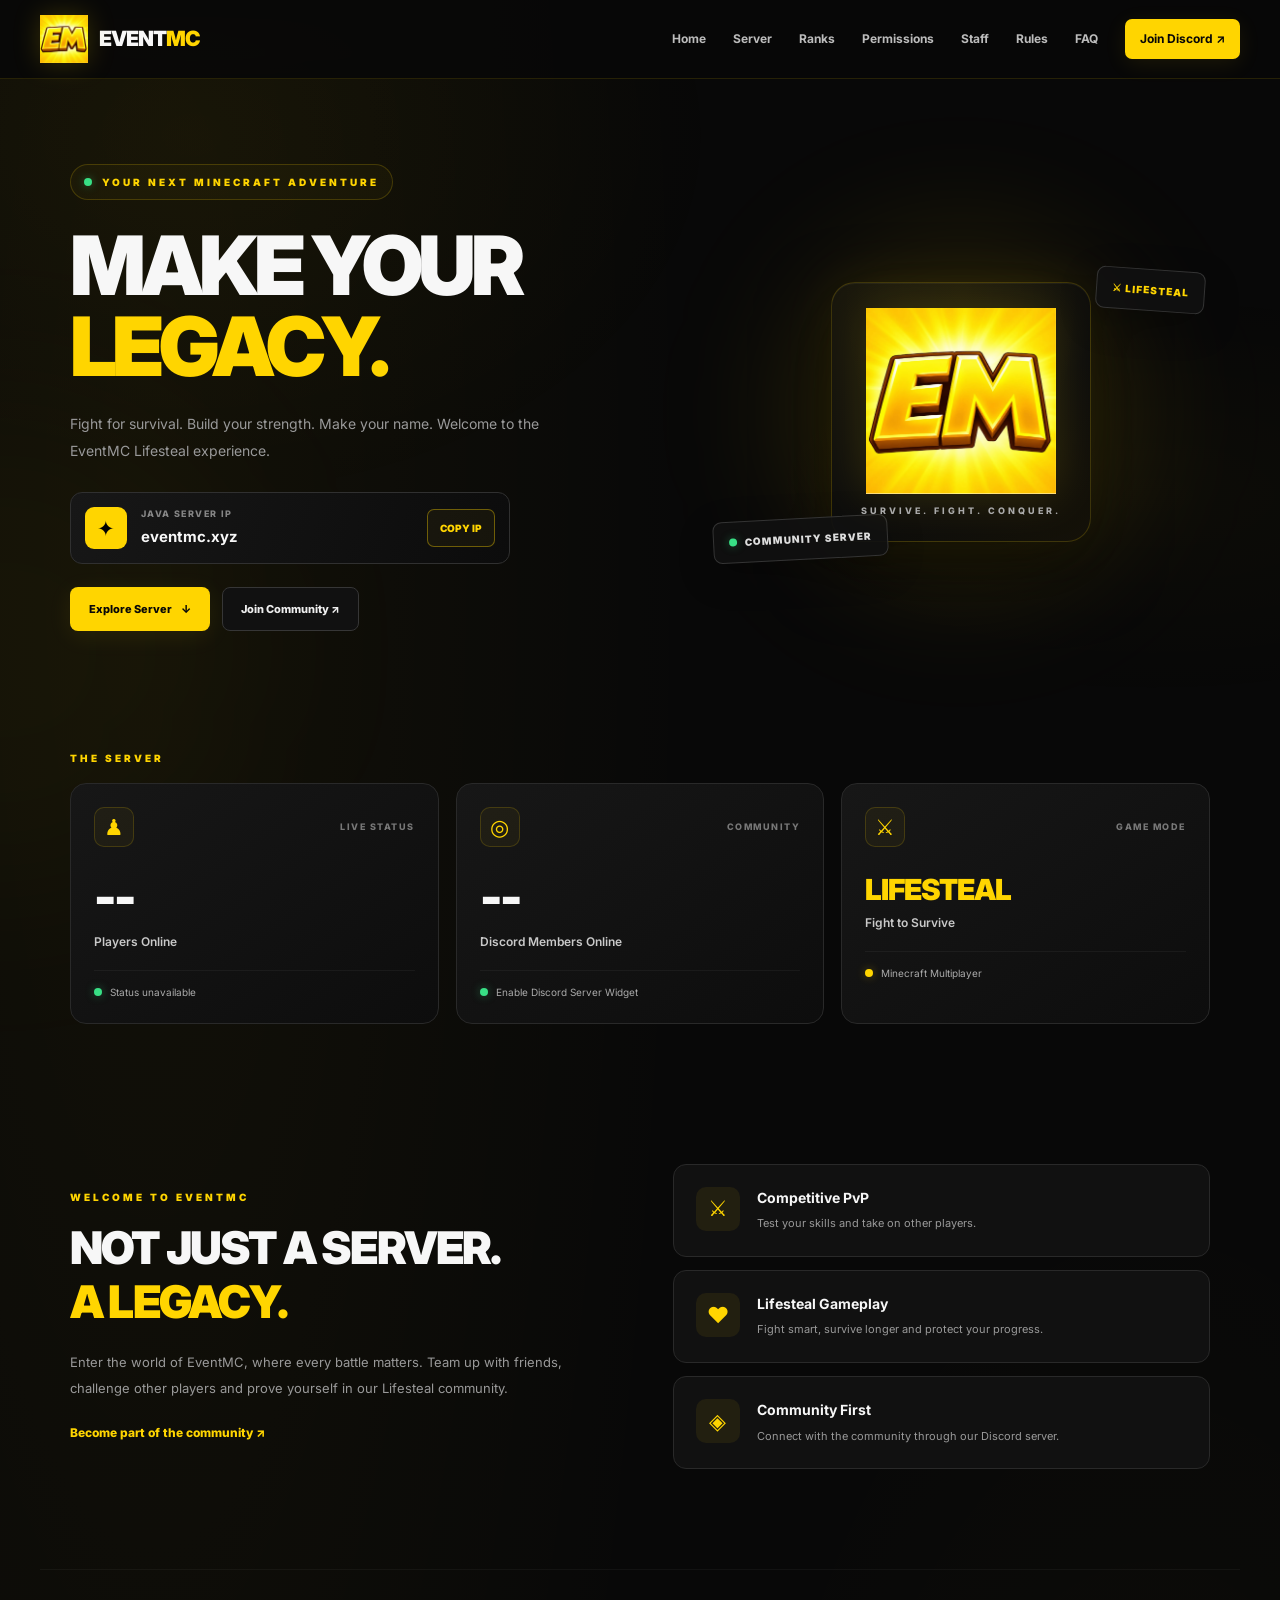
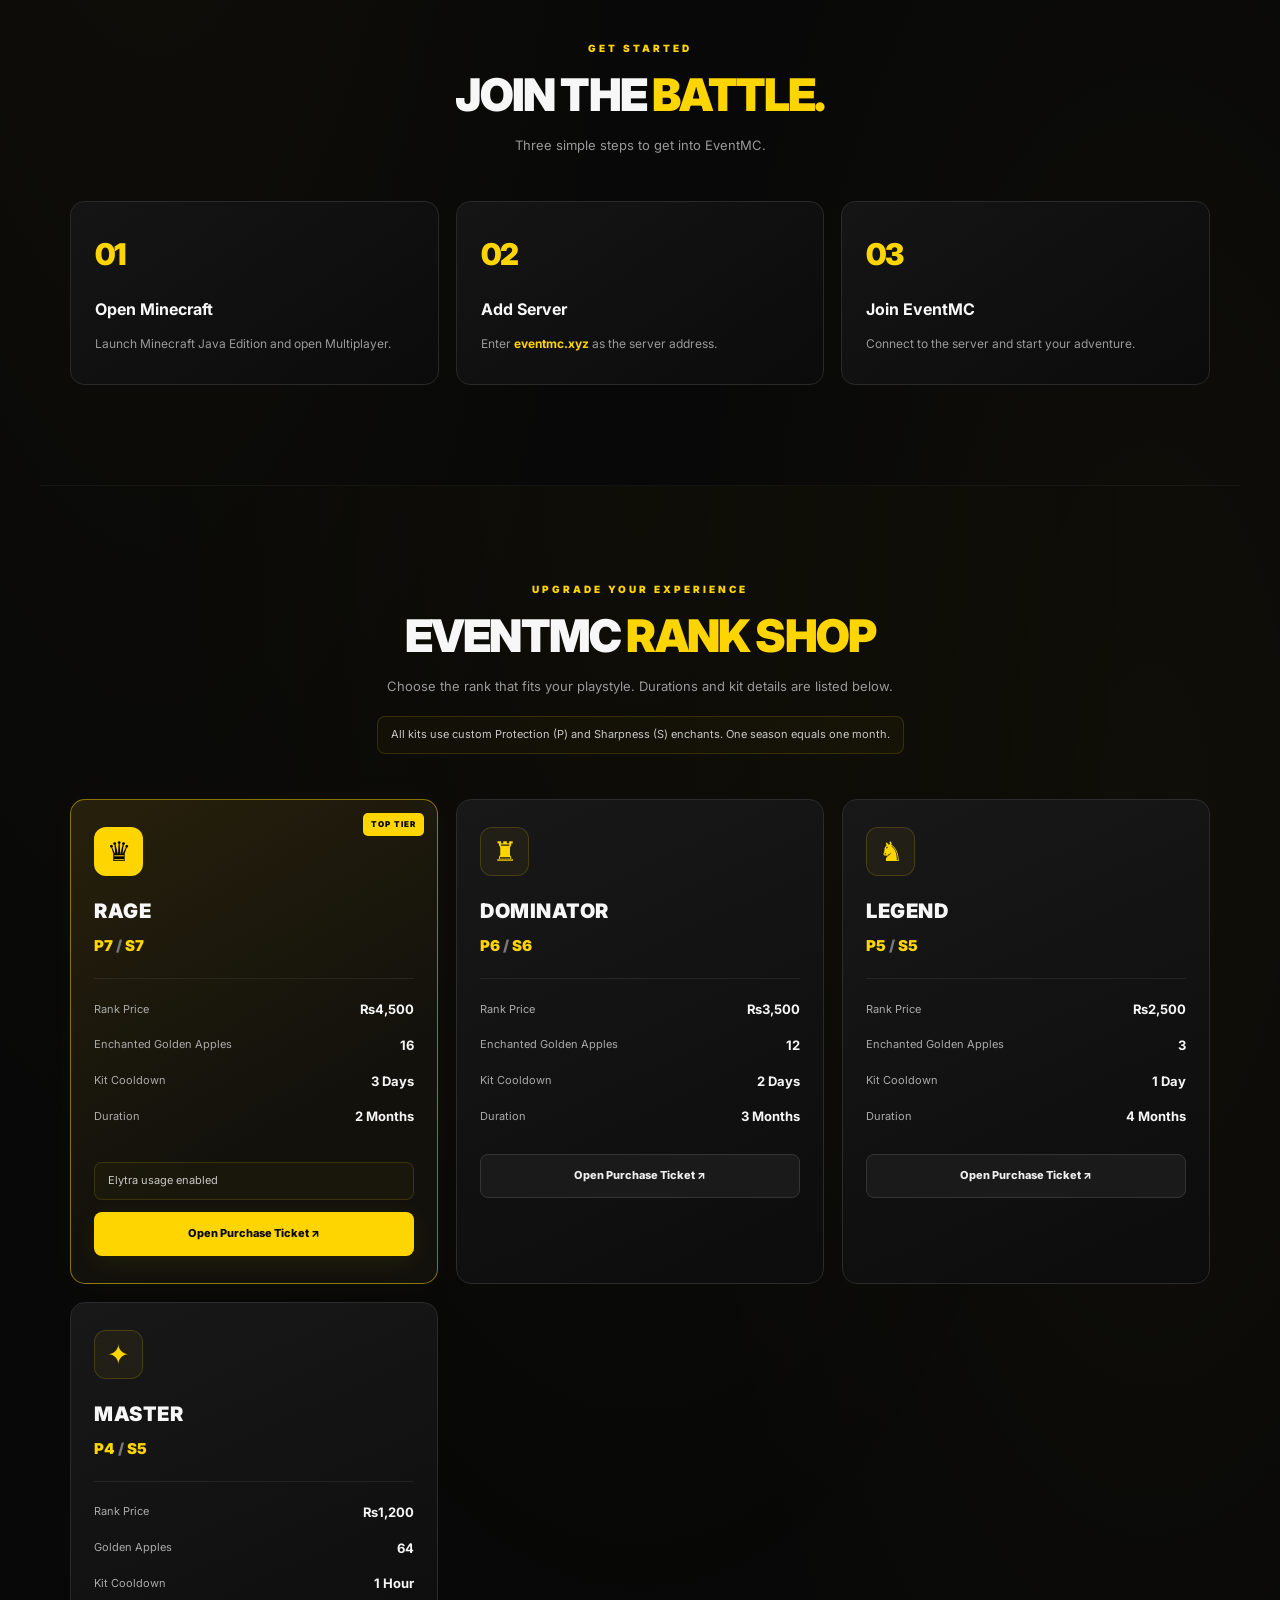
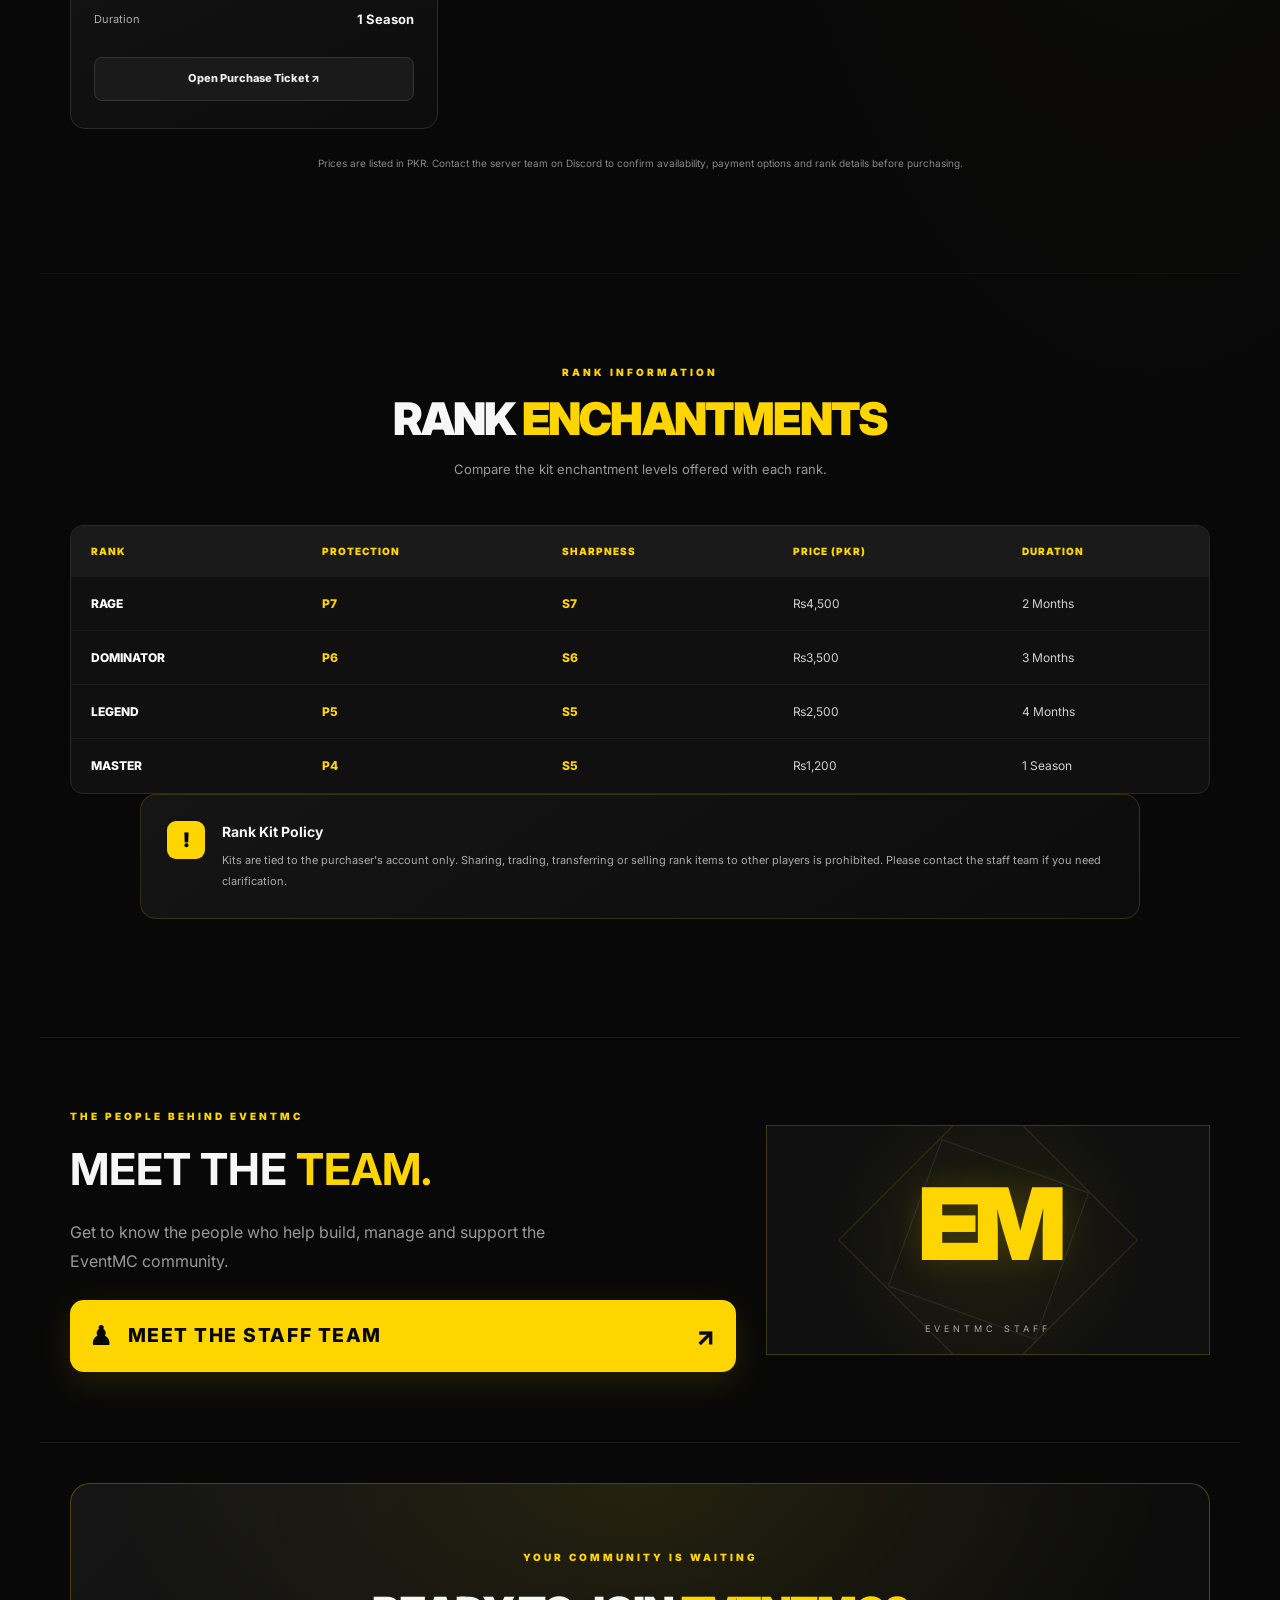
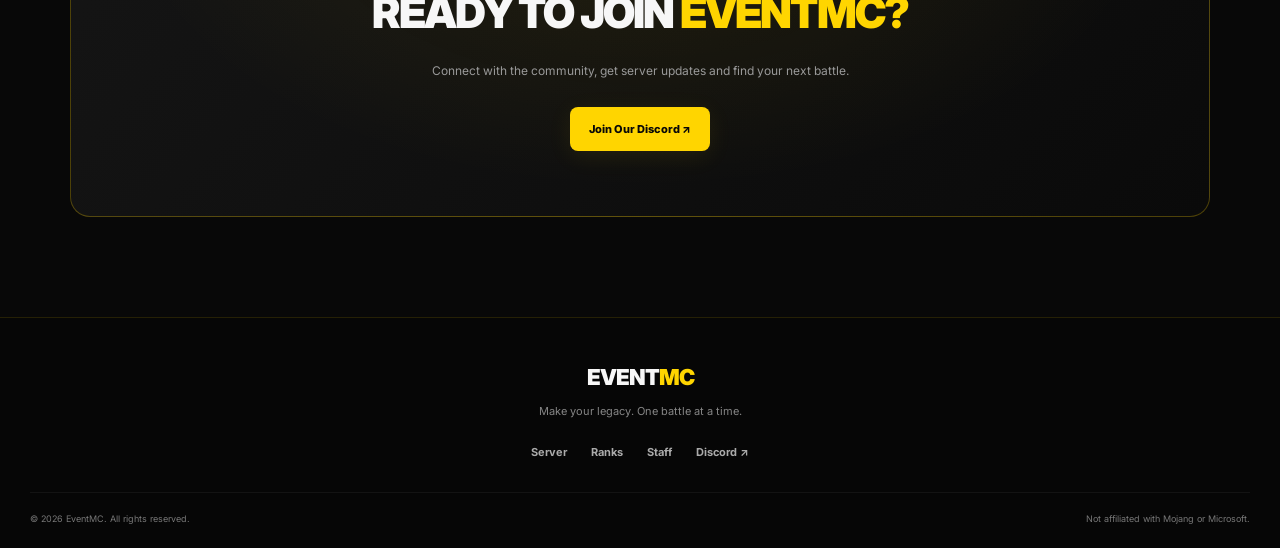
==== commit f280f4b2: "Add files via upload" ====
--- a/index.html
+++ b/index.html
@@ -10,7 +10,7 @@
   <link rel="preconnect" href="https://fonts.gstatic.com" crossorigin>
   <link href="https://fonts.googleapis.com/css2?family=Inter:wght@400;500;600;700;800;900&display=swap" rel="stylesheet">
   <link rel="stylesheet" href="style.css">
-</head>
+<link rel="stylesheet" href="extras.css"></head>
 <body>
   <div class="page-glow"></div>
   <header class="site-header">
@@ -21,7 +21,7 @@
     <button class="menu-toggle" id="menuToggle" aria-label="Open navigation" aria-expanded="false"><span></span><span></span><span></span></button>
     <nav class="nav-links" id="navLinks">
       <a href="#home">Home</a><a href="#server">Server</a><a href="#ranks">Ranks</a><a href="#permissions">Permissions</a><a href="staff.html">Staff</a>
-      <a class="nav-discord" href="https://discord.gg/d8NJ4SGXV" target="_blank" rel="noopener noreferrer">Join Discord ↗</a>
+      <a href="rules.html">Rules</a><a href="faq.html">FAQ</a><a class="nav-discord" href="https://discord.gg/d8NJ4SGXV" target="_blank" rel="noopener noreferrer">Join Discord ↗</a>
     </nav>
   </header>
   <main>
@@ -45,14 +45,13 @@
     </section>
     <section class="about-section section-wrap"><div class="about-copy"><div class="section-kicker">WELCOME TO EVENTMC</div><h2>NOT JUST A SERVER.<br><span class="yellow">A LEGACY.</span></h2><p>Enter the world of EventMC, where every battle matters. Team up with friends, challenge other players and prove yourself in our Lifesteal community.</p><a class="text-link" href="https://discord.gg/d8NJ4SGXV" target="_blank" rel="noopener noreferrer">Become part of the community ↗</a></div><div class="feature-list"><article class="feature-card"><div class="feature-icon">⚔</div><div><h3>Competitive PvP</h3><p>Test your skills and take on other players.</p></div></article><article class="feature-card"><div class="feature-icon">♥</div><div><h3>Lifesteal Gameplay</h3><p>Fight smart, survive longer and protect your progress.</p></div></article><article class="feature-card"><div class="feature-icon">◈</div><div><h3>Community First</h3><p>Connect with the community through our Discord server.</p></div></article></div></section>
     <section class="join-section section-wrap"><div class="section-heading"><div class="section-kicker">GET STARTED</div><h2>JOIN THE <span class="yellow">BATTLE.</span></h2><p>Three simple steps to get into EventMC.</p></div><div class="steps-grid"><article class="step-card"><span class="step-number">01</span><h3>Open Minecraft</h3><p>Launch Minecraft Java Edition and open Multiplayer.</p></article><article class="step-card"><span class="step-number">02</span><h3>Add Server</h3><p>Enter <strong>eventmc.xyz</strong> as the server address.</p></article><article class="step-card"><span class="step-number">03</span><h3>Join EventMC</h3><p>Connect to the server and start your adventure.</p></article></div></section>
-    <section class="ranks-section section-wrap" id="ranks"><div class="section-heading"><div class="section-kicker">UPGRADE YOUR EXPERIENCE</div><h2>EVENTMC <span class="yellow">RANK SHOP</span></h2><p>Choose your rank as seasonal or permanent.</p><div class="rank-note">All kits use custom Protection (P) and Sharpness (S) enchants.</div></div><div class="ranks-grid">
-      <article class="rank-card"><div class="rank-symbol">♜</div><h3>BEAST</h3><div class="rank-enchants">P5 <span>/</span> S5</div><div class="rank-divider"></div><div class="price-row"><span>Seasonal</span><strong>₨1,000</strong></div><div class="price-row"><span>Permanent</span><strong>₨2,500</strong></div><a class="button button-rank" href="https://discord.gg/d8NJ4SGXV" target="_blank" rel="noopener noreferrer">Enquire on Discord ↗</a></article>
-      <article class="rank-card"><div class="rank-symbol">♞</div><h3>CHAMPION</h3><div class="rank-enchants">P6 <span>/</span> S6</div><div class="rank-divider"></div><div class="price-row"><span>Seasonal</span><strong>₨2,000</strong></div><div class="price-row"><span>Permanent</span><strong>₨3,500</strong></div><a class="button button-rank" href="https://discord.gg/d8NJ4SGXV" target="_blank" rel="noopener noreferrer">Enquire on Discord ↗</a></article>
-      <article class="rank-card rank-featured"><div class="rank-badge">POPULAR</div><div class="rank-symbol">♛</div><h3>LEGEND</h3><div class="rank-enchants">P7 <span>/</span> S7</div><div class="rank-divider"></div><div class="price-row"><span>Seasonal</span><strong>₨4,000</strong></div><div class="price-row"><span>Permanent</span><strong>₨5,000</strong></div><a class="button button-primary rank-action" href="https://discord.gg/d8NJ4SGXV" target="_blank" rel="noopener noreferrer">Enquire on Discord ↗</a></article>
-      <article class="rank-card"><div class="rank-symbol">♔</div><h3>GOD</h3><div class="rank-enchants">P9 <span>/</span> S9</div><div class="rank-divider"></div><div class="price-row"><span>Seasonal</span><strong>₨8,000</strong></div><div class="price-row"><span>Permanent</span><strong>₨13,000</strong></div><a class="button button-rank" href="https://discord.gg/d8NJ4SGXV" target="_blank" rel="noopener noreferrer">Enquire on Discord ↗</a></article>
-      <article class="rank-card custom-rank"><div class="rank-symbol">✦</div><h3>CUSTOM NAME</h3><div class="rank-enchants">P10 <span>/</span> S10</div><div class="rank-divider"></div><div class="price-row"><span>Seasonal</span><strong>₨12,000</strong></div><div class="price-row"><span>Permanent</span><strong>₨17,000</strong></div><a class="button button-rank" href="https://discord.gg/d8NJ4SGXV" target="_blank" rel="noopener noreferrer">Enquire on Discord ↗</a></article>
+    <section class="ranks-section section-wrap" id="ranks"><div class="section-heading"><div class="section-kicker">UPGRADE YOUR EXPERIENCE</div><h2>EVENTMC <span class="yellow">RANK SHOP</span></h2><p>Choose the rank that fits your playstyle. Durations and kit details are listed below.</p><div class="rank-note">All kits use custom Protection (P) and Sharpness (S) enchants. One season equals one month.</div></div><div class="ranks-grid">
+      <article class="rank-card rank-featured"><div class="rank-badge">TOP TIER</div><div class="rank-symbol">♛</div><h3>RAGE</h3><div class="rank-enchants">P7 <span>/</span> S7</div><div class="rank-divider"></div><div class="price-row"><span>Rank Price</span><strong>₨4,500</strong></div><div class="price-row"><span>Enchanted Golden Apples</span><strong>16</strong></div><div class="price-row"><span>Kit Cooldown</span><strong>3 Days</strong></div><div class="price-row"><span>Duration</span><strong>2 Months</strong></div><div class="rank-note">Elytra usage enabled</div><a class="button button-primary rank-action" href="https://discord.gg/d8NJ4SGXV" target="_blank" rel="noopener noreferrer">Open Purchase Ticket ↗</a></article>
+      <article class="rank-card"><div class="rank-symbol">♜</div><h3>DOMINATOR</h3><div class="rank-enchants">P6 <span>/</span> S6</div><div class="rank-divider"></div><div class="price-row"><span>Rank Price</span><strong>₨3,500</strong></div><div class="price-row"><span>Enchanted Golden Apples</span><strong>12</strong></div><div class="price-row"><span>Kit Cooldown</span><strong>2 Days</strong></div><div class="price-row"><span>Duration</span><strong>3 Months</strong></div><a class="button button-rank" href="https://discord.gg/d8NJ4SGXV" target="_blank" rel="noopener noreferrer">Open Purchase Ticket ↗</a></article>
+      <article class="rank-card"><div class="rank-symbol">♞</div><h3>LEGEND</h3><div class="rank-enchants">P5 <span>/</span> S5</div><div class="rank-divider"></div><div class="price-row"><span>Rank Price</span><strong>₨2,500</strong></div><div class="price-row"><span>Enchanted Golden Apples</span><strong>3</strong></div><div class="price-row"><span>Kit Cooldown</span><strong>1 Day</strong></div><div class="price-row"><span>Duration</span><strong>4 Months</strong></div><a class="button button-rank" href="https://discord.gg/d8NJ4SGXV" target="_blank" rel="noopener noreferrer">Open Purchase Ticket ↗</a></article>
+      <article class="rank-card"><div class="rank-symbol">✦</div><h3>MASTER</h3><div class="rank-enchants">P4 <span>/</span> S5</div><div class="rank-divider"></div><div class="price-row"><span>Rank Price</span><strong>₨1,200</strong></div><div class="price-row"><span>Golden Apples</span><strong>64</strong></div><div class="price-row"><span>Kit Cooldown</span><strong>1 Hour</strong></div><div class="price-row"><span>Duration</span><strong>1 Season</strong></div><a class="button button-rank" href="https://discord.gg/d8NJ4SGXV" target="_blank" rel="noopener noreferrer">Open Purchase Ticket ↗</a></article>
     </div><p class="shop-disclaimer">Prices are listed in PKR. Contact the server team on Discord to confirm availability, payment options and rank details before purchasing.</p></section>
-    <section class="permissions-section section-wrap" id="permissions"><div class="section-heading"><div class="section-kicker">RANK INFORMATION</div><h2>RANK <span class="yellow">ENCHANTMENTS</span></h2><p>Compare the kit enchantment levels offered with each rank.</p></div><div class="table-wrap"><table class="permissions-table"><thead><tr><th>Rank</th><th>Protection</th><th>Sharpness</th><th>Seasonal</th><th>Permanent</th></tr></thead><tbody><tr><td>Beast</td><td>P5</td><td>S5</td><td>₨1,000</td><td>₨2,500</td></tr><tr><td>Champion</td><td>P6</td><td>S6</td><td>₨2,000</td><td>₨3,500</td></tr><tr><td>Legend</td><td>P7</td><td>S7</td><td>₨4,000</td><td>₨5,000</td></tr><tr><td>GOD</td><td>P9</td><td>S9</td><td>₨8,000</td><td>₨13,000</td></tr><tr><td>Custom Name</td><td>P10</td><td>S10</td><td>₨12,000</td><td>₨17,000</td></tr></tbody></table></div><div class="policy-card"><div class="policy-icon">!</div><div><h3>Rank Kit Policy</h3><p>Kits are tied to the purchaser's account only. Sharing, trading, transferring or selling kit items to other players is prohibited. Please contact the staff team if you need clarification.</p></div></div></section>
+    <section class="permissions-section section-wrap" id="permissions"><div class="section-heading"><div class="section-kicker">RANK INFORMATION</div><h2>RANK <span class="yellow">ENCHANTMENTS</span></h2><p>Compare the kit enchantment levels offered with each rank.</p></div><div class="table-wrap"><table class="permissions-table"><thead><tr><th>Rank</th><th>Protection</th><th>Sharpness</th><th>Price (PKR)</th><th>Duration</th></tr></thead><tbody><tr><td>RAGE</td><td>P7</td><td>S7</td><td>₨4,500</td><td>2 Months</td></tr><tr><td>DOMINATOR</td><td>P6</td><td>S6</td><td>₨3,500</td><td>3 Months</td></tr><tr><td>LEGEND</td><td>P5</td><td>S5</td><td>₨2,500</td><td>4 Months</td></tr><tr><td>MASTER</td><td>P4</td><td>S5</td><td>₨1,200</td><td>1 Season</td></tr></tbody></table></div><div class="policy-card"><div class="policy-icon">!</div><div><h3>Rank Kit Policy</h3><p>Kits are tied to the purchaser's account only. Sharing, trading, transferring or selling rank items to other players is prohibited. Please contact the staff team if you need clarification.</p></div></div></section>
     <section class="staff-preview section-wrap" aria-labelledby="staffPreviewTitle">
       <div class="staff-preview-copy">
         <div class="section-kicker">THE PEOPLE BEHIND EVENTMC</div>
@@ -66,5 +65,5 @@
   </main>
   <footer class="site-footer"><a class="footer-brand" href="#home">EVENT<span class="yellow">MC</span></a><p>Make your legacy. One battle at a time.</p><div class="footer-links"><a href="#server">Server</a><a href="#ranks">Ranks</a><a href="staff.html">Staff</a><a href="https://discord.gg/d8NJ4SGXV" target="_blank" rel="noopener noreferrer">Discord ↗</a></div><div class="footer-bottom"><span>© <span id="currentYear"></span> EventMC. All rights reserved.</span><span>Not affiliated with Mojang or Microsoft.</span></div></footer>
   <script src="script.js" defer></script>
-</body>
+<script defer src="page-transitions.js"></script></body>
 </html>
--- a/extras.css
+++ b/extras.css
@@ -0,0 +1,9 @@
+
+/* Extra polished FAQ / Rules pages and motion */
+.extra-page{padding-top:90px;padding-bottom:90px;min-height:70vh}.extra-page .section-heading{margin-bottom:42px}.extra-page .section-heading h1{font-size:clamp(2.1rem,5vw,4.2rem);line-height:1.08;letter-spacing:-.045em}.faq-list{max-width:900px;margin:0 auto;display:grid;gap:12px}.faq-item,.policy-card{background:linear-gradient(145deg,rgba(255,255,255,.055),rgba(255,255,255,.018));border:1px solid rgba(255,196,0,.16);border-radius:16px;padding:0 22px;transition:border-color .25s,transform .25s,background .25s}.faq-item:hover,.policy-card:hover{border-color:rgba(255,196,0,.45);transform:translateY(-2px)}.faq-item summary{list-style:none;cursor:pointer;display:flex;align-items:center;justify-content:space-between;gap:20px;padding:21px 0;font-weight:750}.faq-item summary::-webkit-details-marker{display:none}.faq-item summary span{color:#ffc400;font-size:1.5rem;transition:transform .2s}.faq-item[open] summary span{transform:rotate(45deg)}.faq-item p{color:#bdbdbd;line-height:1.8;margin:0;padding:0 0 22px;max-width:760px}.policy-card{padding:26px;margin:0 auto 18px;max-width:1000px}.policy-card h2{font-size:1.15rem;margin:0 0 20px}.rule-list{display:grid;gap:0}.rule-row{display:flex;justify-content:space-between;align-items:center;gap:20px;padding:15px 0;border-top:1px solid rgba(255,255,255,.075)}.rule-row span{color:#dedede}.rule-row strong{text-align:right;color:#ffc400;font-size:.9rem}.rules-note{max-width:1000px;margin:18px auto;color:#aaa;line-height:1.7}.page-next{display:flex;justify-content:space-between;gap:14px;max-width:1000px;margin:42px auto 0}.page-next a{display:inline-flex}.extra-page .section-heading p{max-width:650px;margin-inline:auto;color:#aaa;line-height:1.7}@media(max-width:650px){.extra-page{padding-top:55px;padding-bottom:55px}.policy-card{padding:18px}.rule-row{align-items:flex-start;flex-direction:column;gap:6px}.rule-row strong{text-align:left}.page-next{flex-direction:column}.page-next a{justify-content:center}}
+@media(prefers-reduced-motion:no-preference){.extra-page .section-heading,.faq-item,.policy-card{animation:rise-in .55s both}.faq-item:nth-child(2){animation-delay:.04s}.faq-item:nth-child(3){animation-delay:.08s}.faq-item:nth-child(4){animation-delay:.12s}@keyframes rise-in{from{opacity:0;transform:translateY(14px)}to{opacity:1;transform:translateY(0)}}}
+
+/* Lightweight page transitions: no libraries, API calls, or heavy animation loops */
+html{scroll-behavior:smooth}body{animation:page-enter .22s ease-out both}.site-header{backdrop-filter:blur(14px)}.nav-links a,.button,.staff-card{transition:color .18s ease,border-color .18s ease,background-color .18s ease,transform .18s ease,box-shadow .18s ease}.staff-card:hover{transform:translateY(-3px)}.button:hover{transform:translateY(-1px)}@keyframes page-enter{from{opacity:.78}to{opacity:1}}@media(prefers-reduced-motion:reduce){html{scroll-behavior:auto}body{animation:none}*,*::before,*::after{animation-duration:.01ms!important;transition-duration:.01ms!important;scroll-behavior:auto!important}}
+
+body.page-leaving{opacity:0;transition:opacity .11s ease-out}
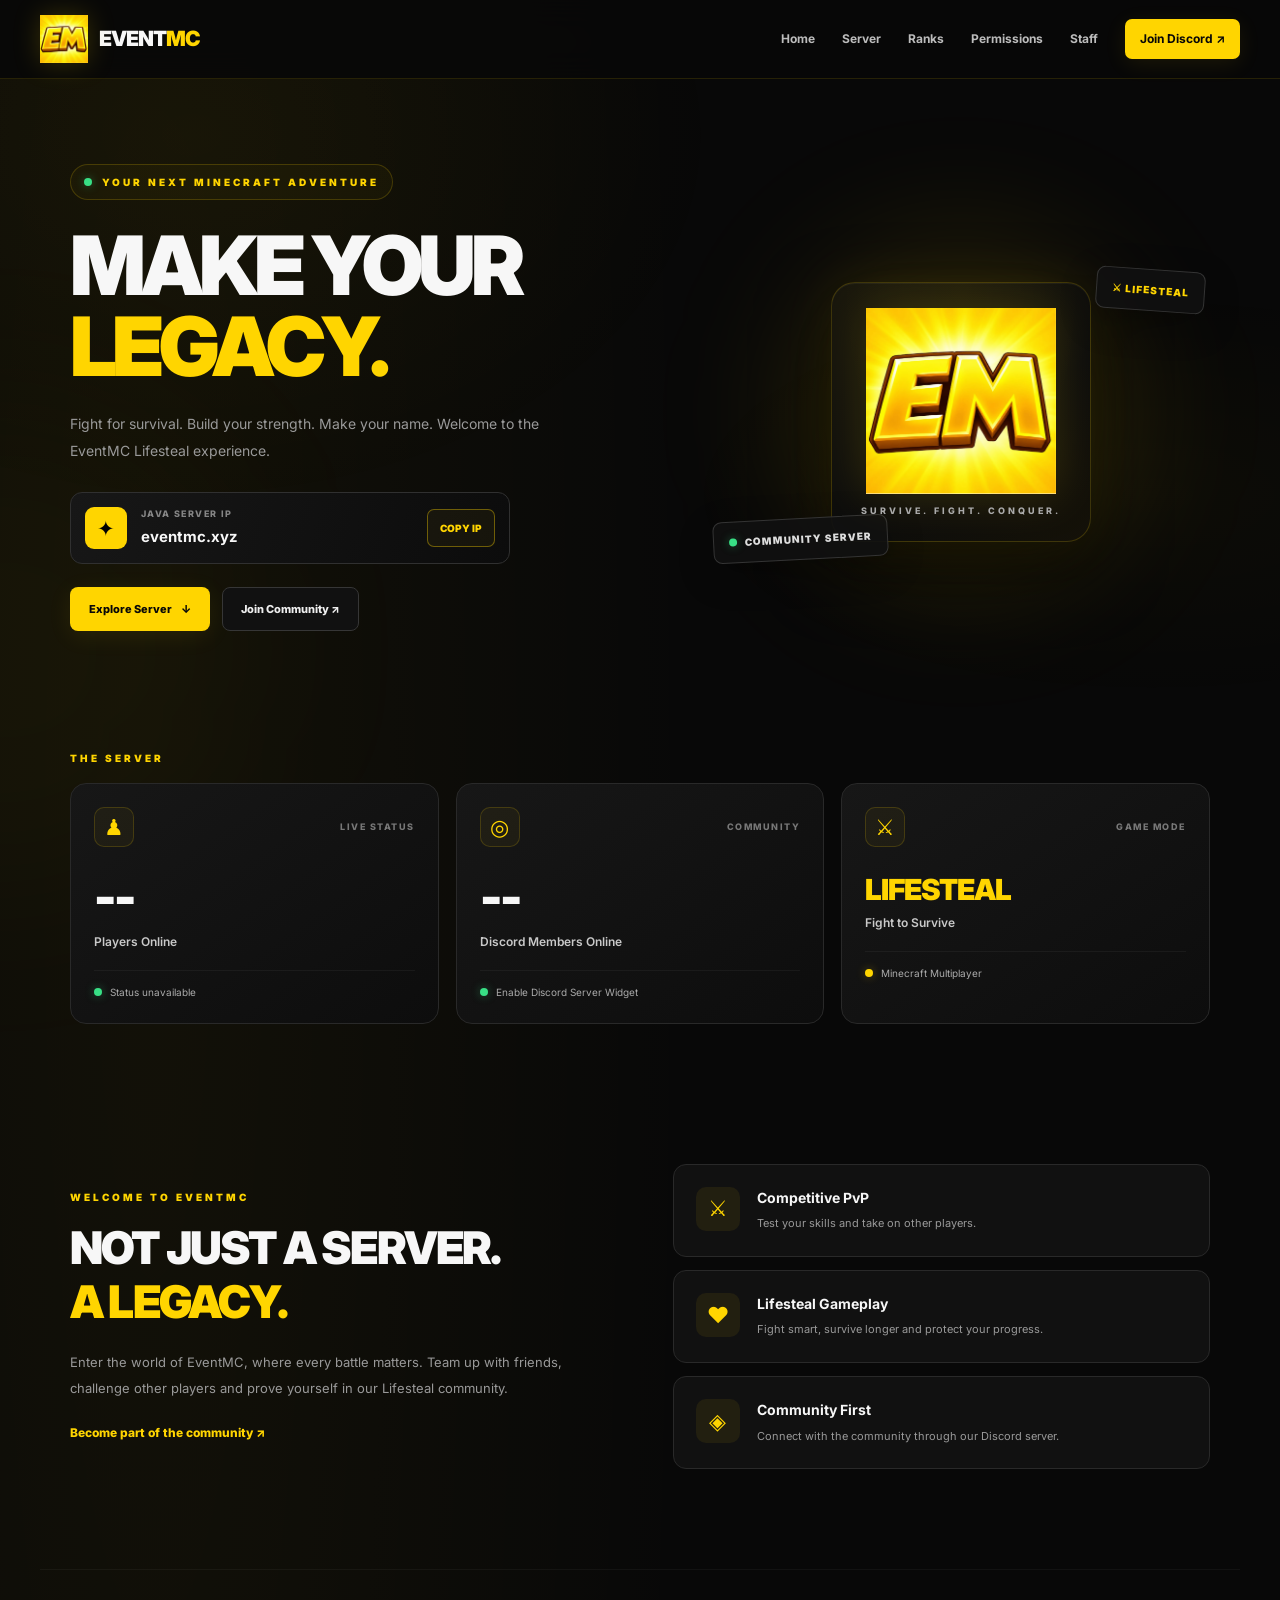
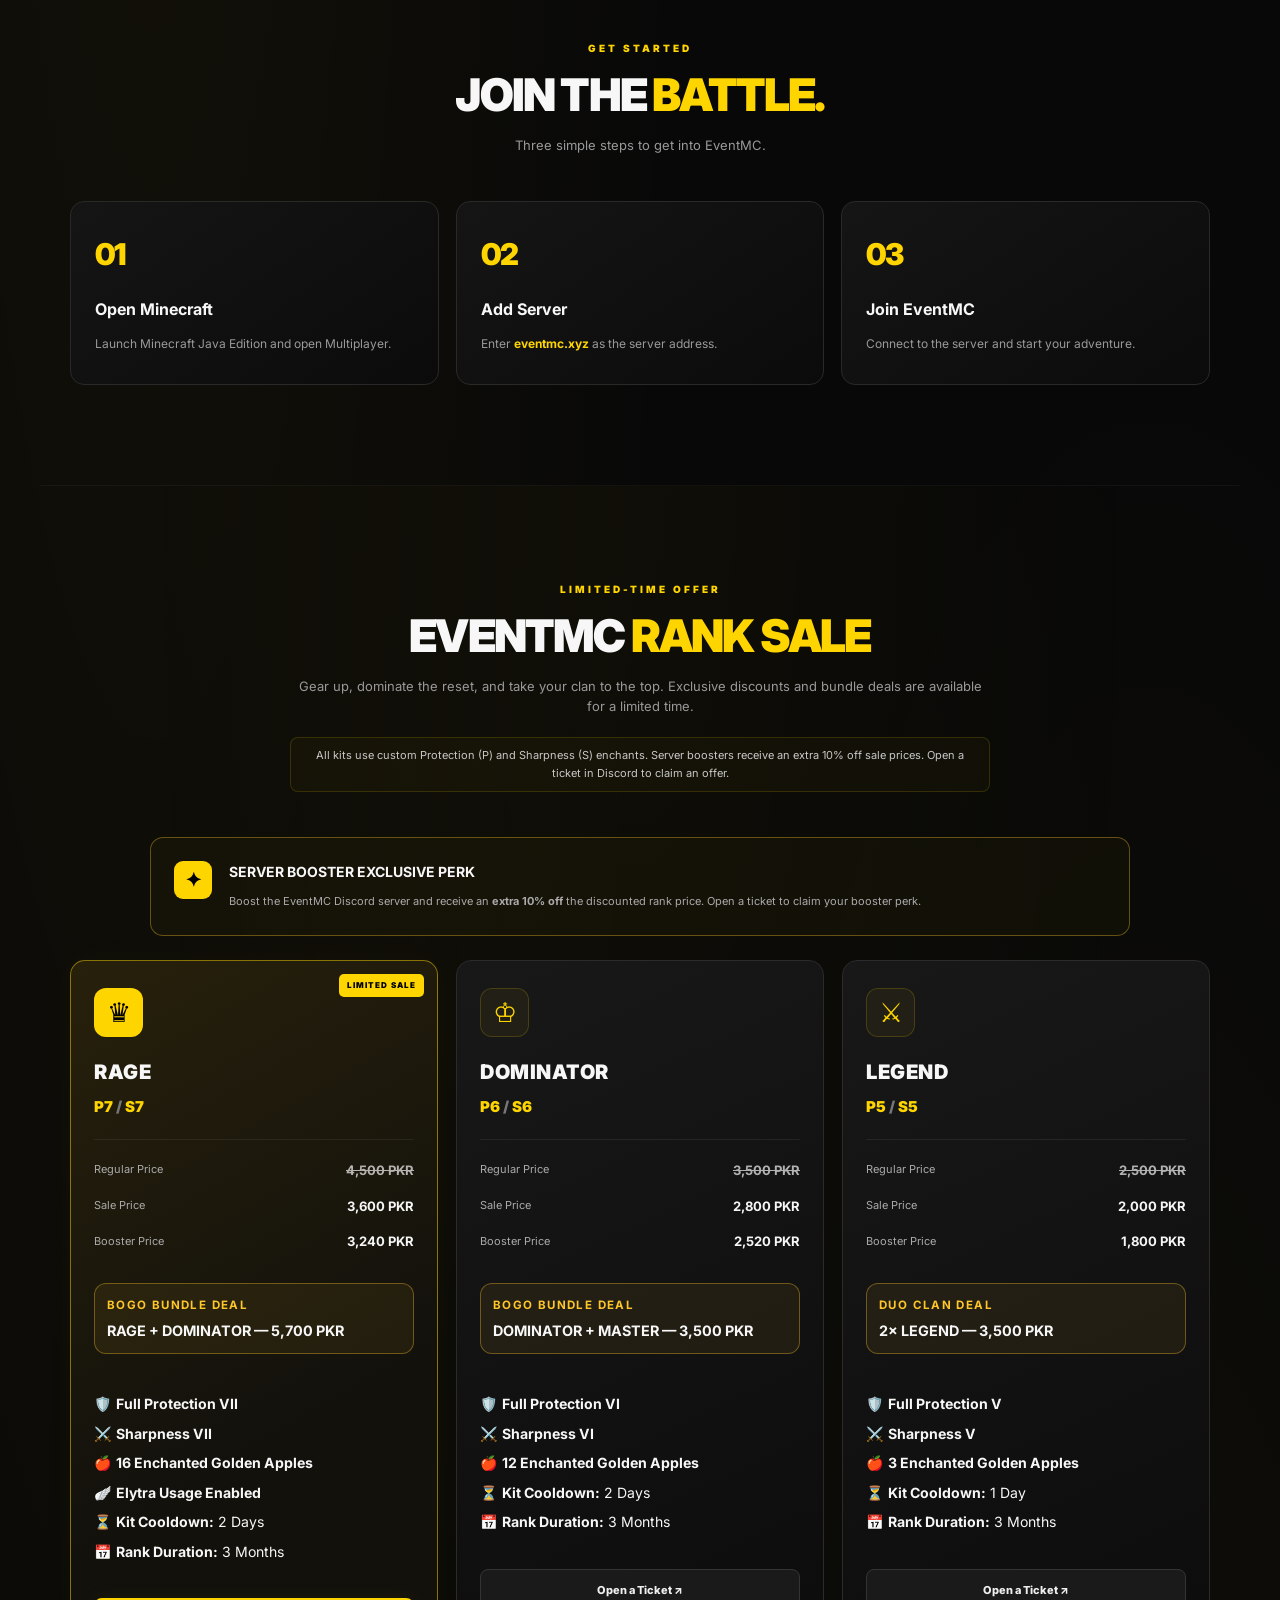
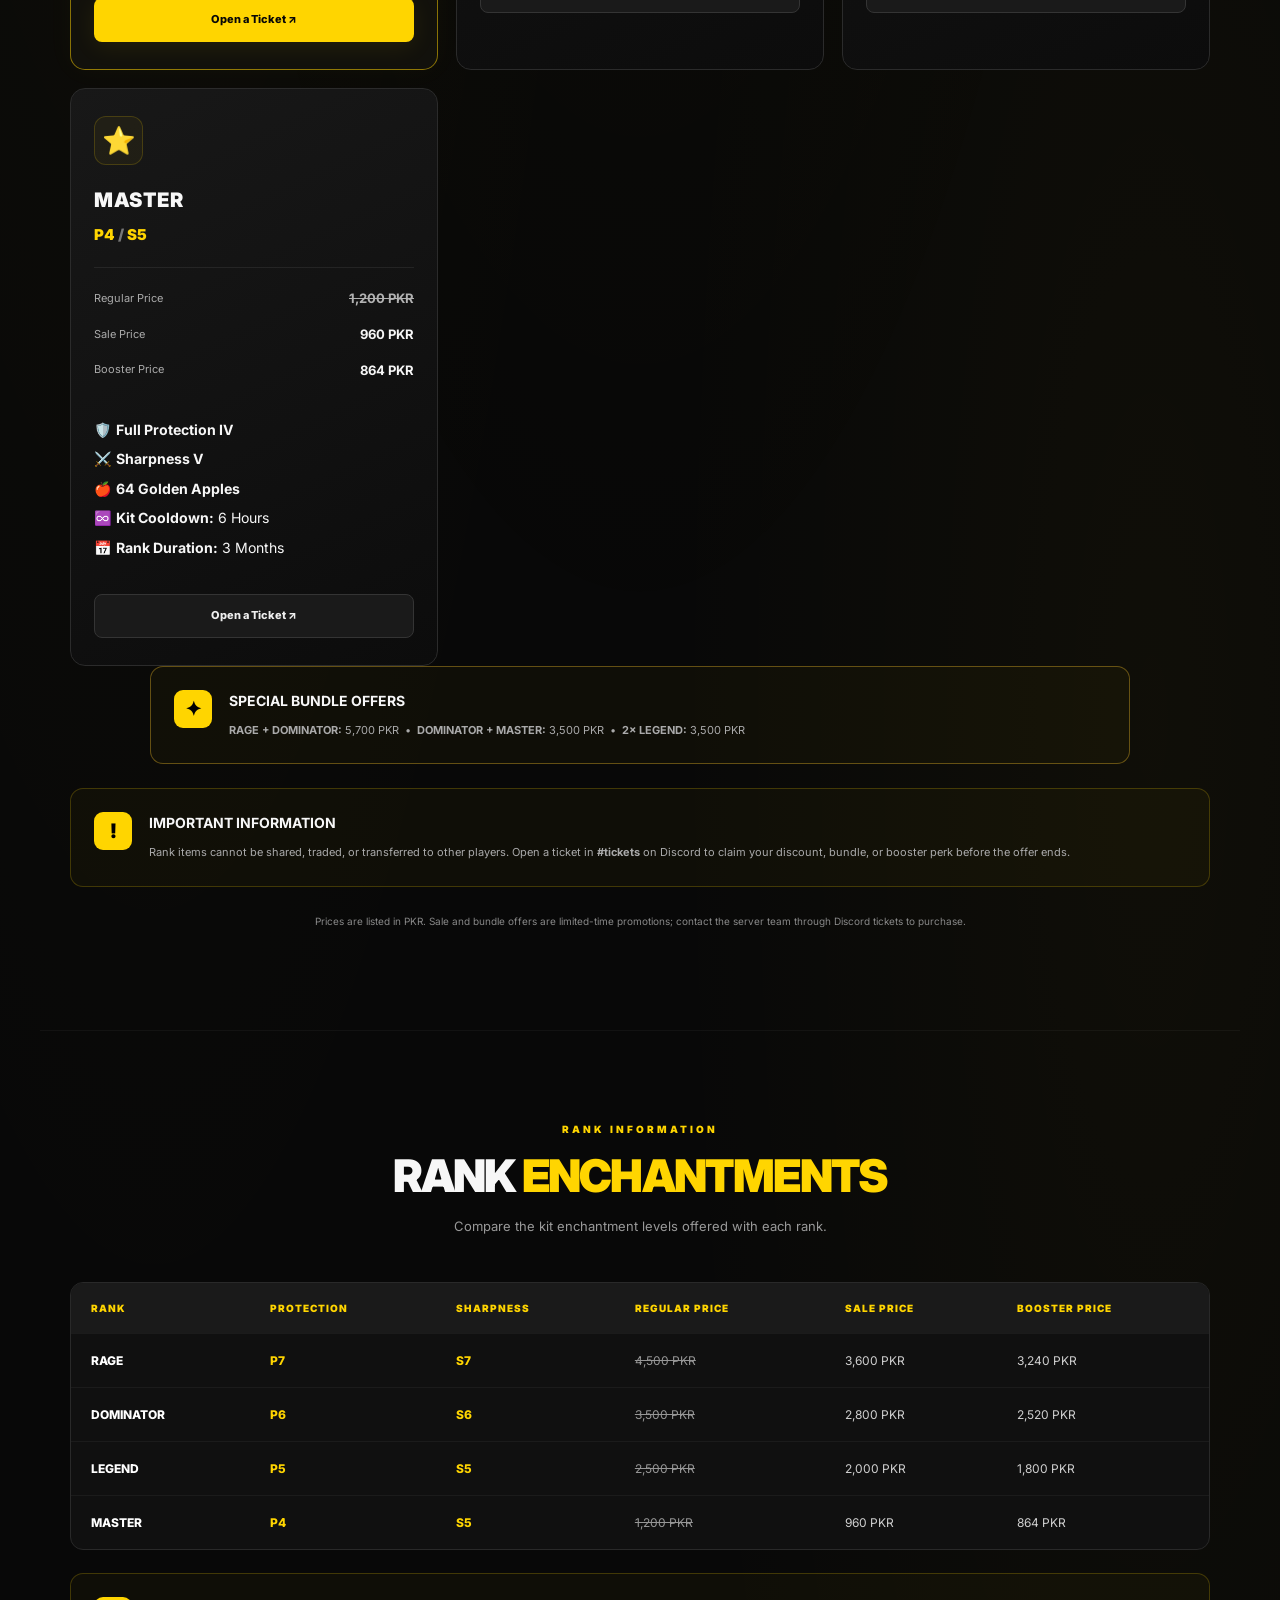
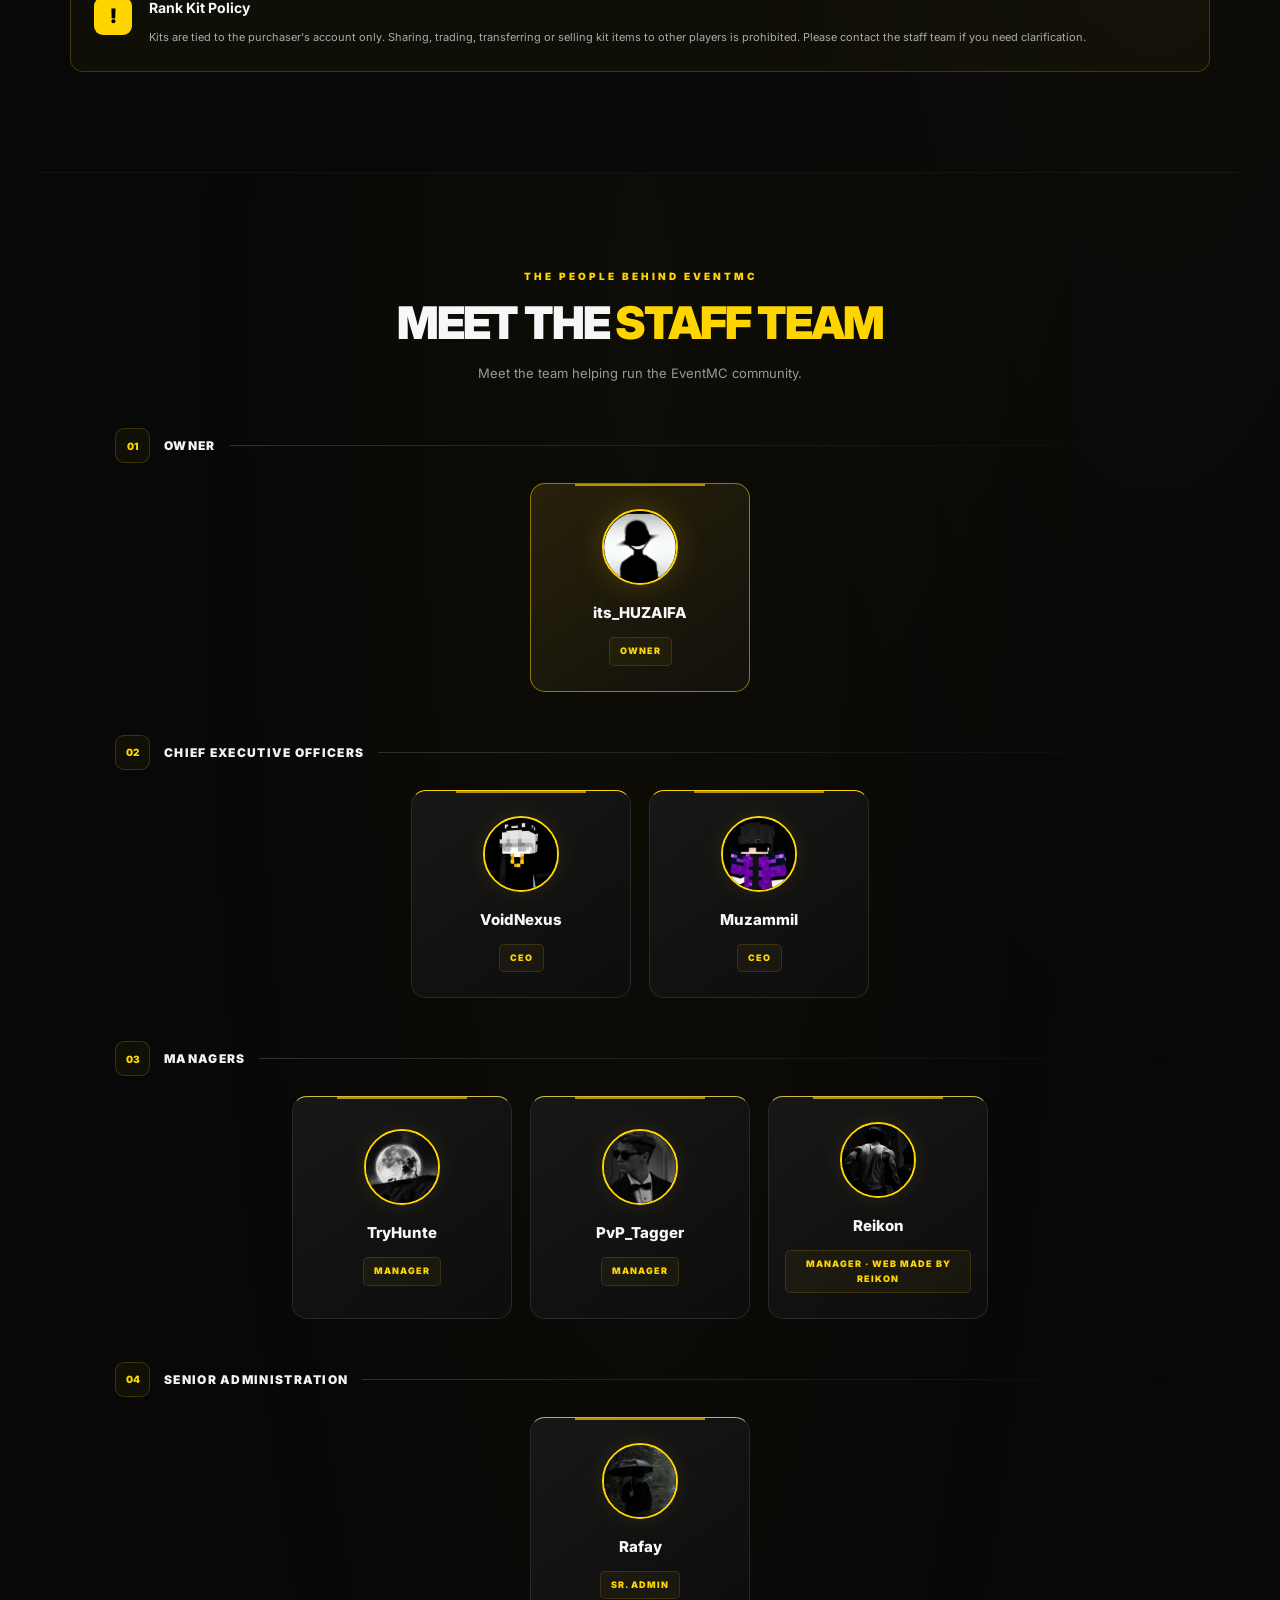
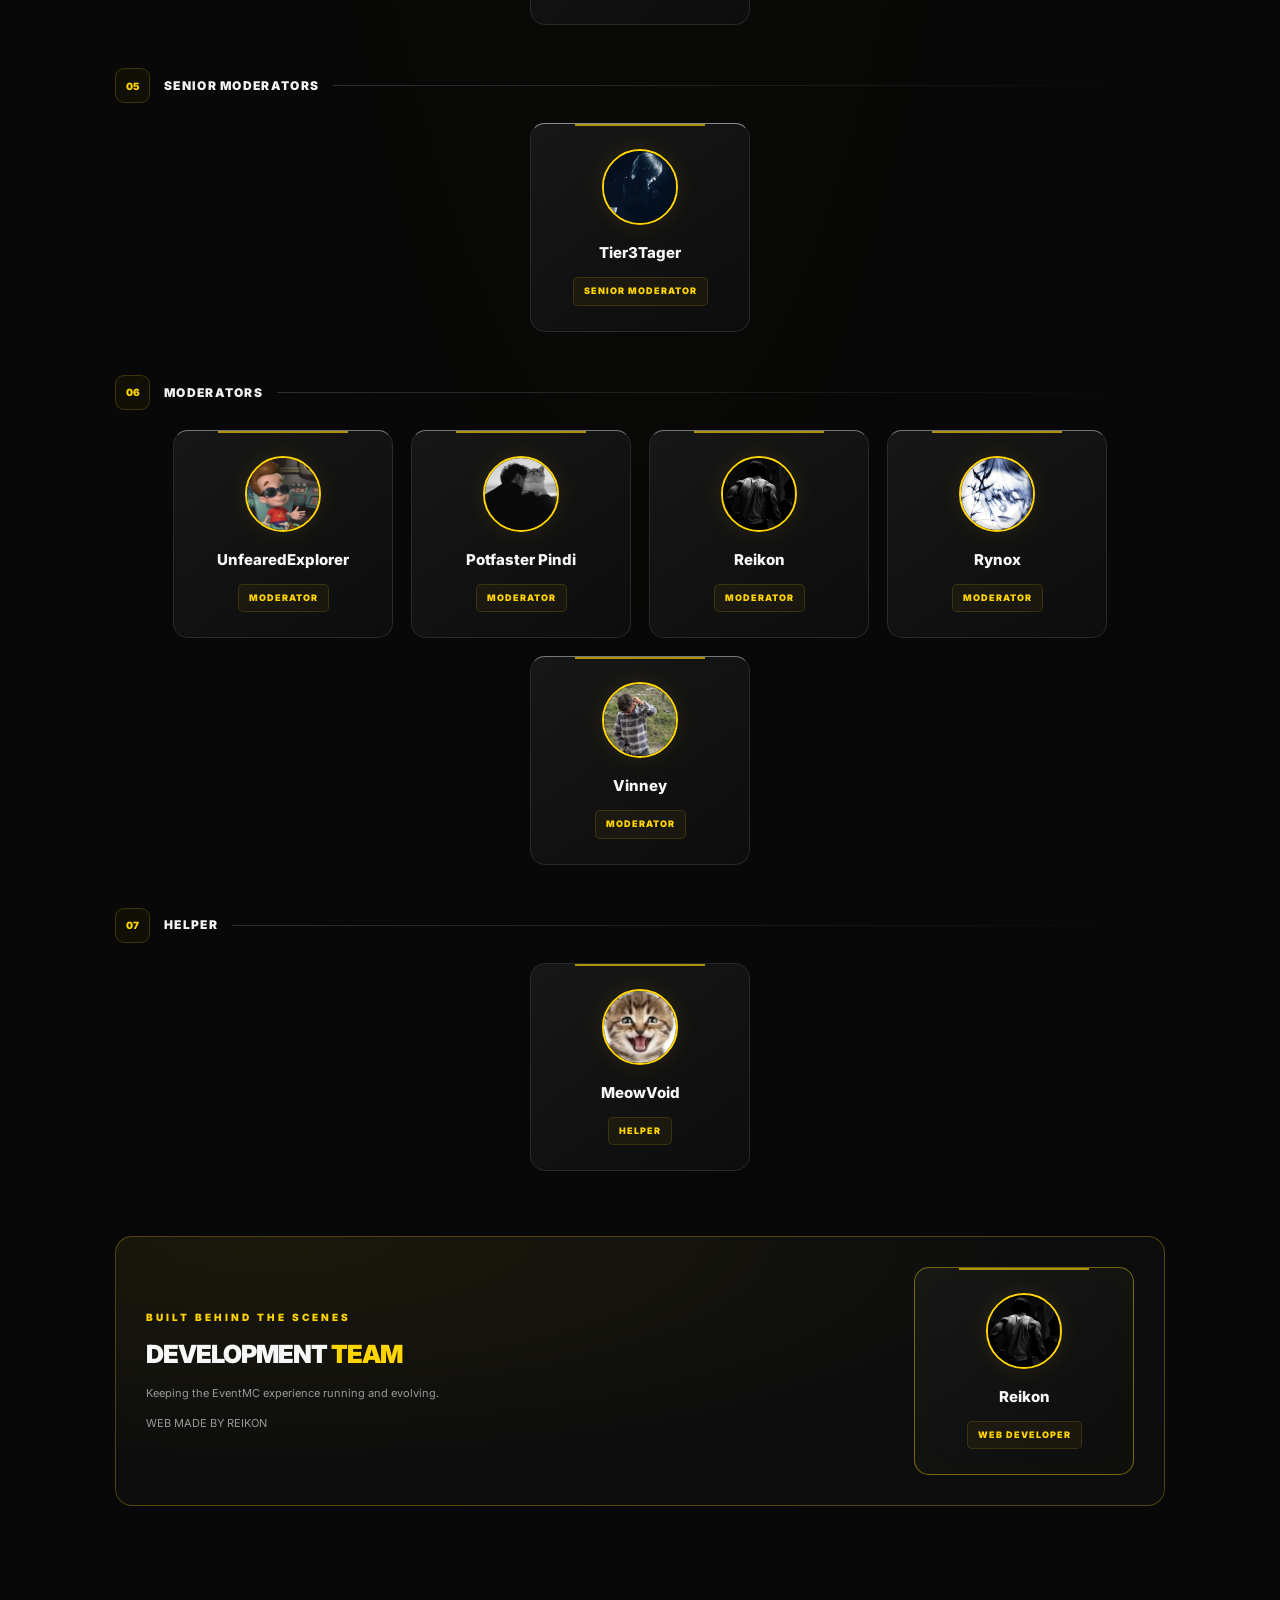
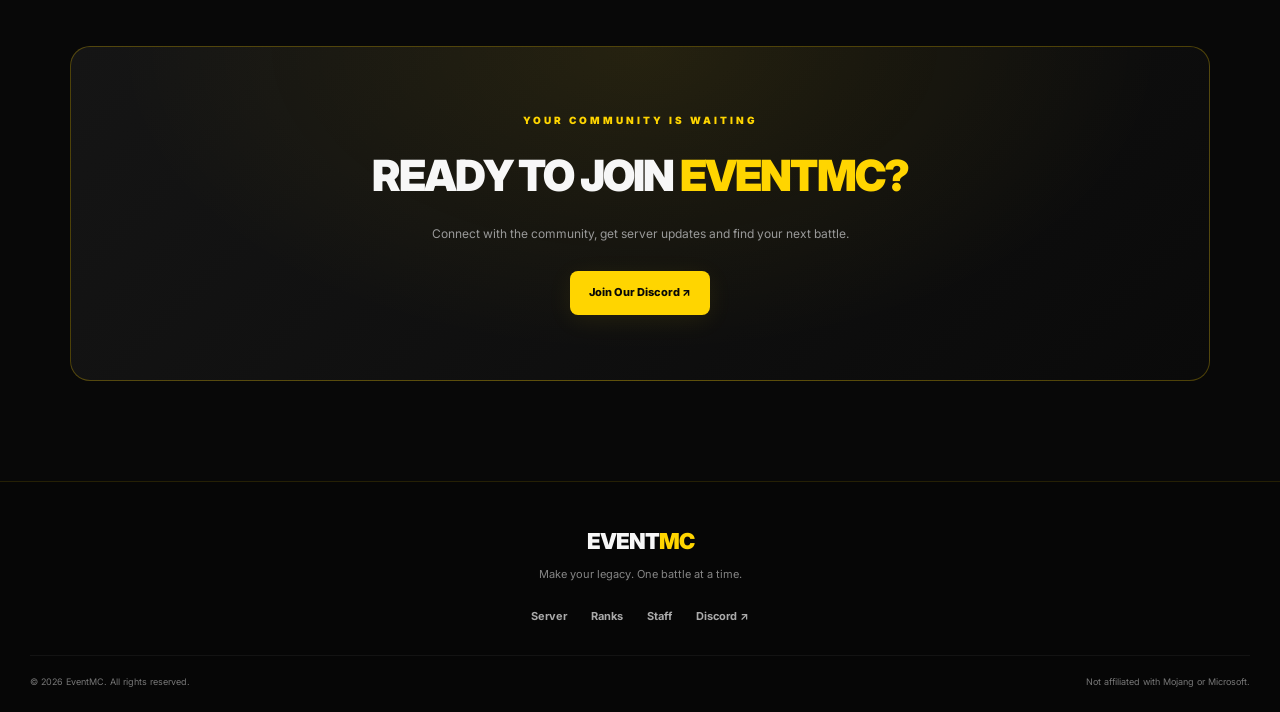
==== commit 2f8fe234: "Update fmt.Println message from 'Hello' to 'Goodbye'" ====
--- a/index.html
+++ b/index.html
@@ -1,3 +1,4 @@
+
 <!DOCTYPE html>
 <html lang="en">
 <head>
@@ -10,60 +11,712 @@
   <link rel="preconnect" href="https://fonts.gstatic.com" crossorigin>
   <link href="https://fonts.googleapis.com/css2?family=Inter:wght@400;500;600;700;800;900&display=swap" rel="stylesheet">
   <link rel="stylesheet" href="style.css">
-<link rel="stylesheet" href="extras.css"></head>
+
+  <style>
+    .sale-booster-card,.bundle-summary {
+      margin: 0 auto 24px;
+      max-width: 980px;
+      border-color: rgba(255,198,41,.35);
+    }
+
+    .bundle-offer {
+      display: flex;
+      flex-direction: column;
+      gap: 5px;
+      margin: 16px 0;
+      padding: 12px;
+      border: 1px solid rgba(255,198,41,.35);
+      border-radius: 12px;
+      background: rgba(255,198,41,.07);
+      font-size: .9rem;
+    }
+
+    .bundle-offer strong {
+      color: #ffc629;
+      font-size: .72rem;
+      letter-spacing: .12em;
+    }
+
+    .bundle-offer span {
+      font-weight: 700;
+      line-height: 1.5;
+    }
+
+    .rank-card del,.permissions-table del {
+      opacity: .7;
+      text-decoration: line-through;
+    }
+
+    .rank-perks {
+      margin: 16px 0;
+      text-align: left;
+      line-height: 1.6;
+    }
+
+    .rank-perks p {
+      margin: 7px 0;
+      font-size: .88rem;
+    }
+
+    .shop-disclaimer {
+      line-height: 1.8;
+    }
+
+    @media(max-width:600px) {
+      .bundle-offer { font-size: .82rem; }
+      .rank-perks p { font-size: .84rem; }
+    }
+  </style>
+</head>
+
 <body>
   <div class="page-glow"></div>
+
   <header class="site-header">
     <a class="brand" href="#home" aria-label="EventMC Home">
-      <img src="assets/eventmc-logo.png" alt="EventMC Logo" onerror="this.style.display='none'">
+      <img src="assets/eventmc-logo.png" alt="EventMC Logo"
+           onerror="this.style.display='none'">
       <span>EVENT<span class="yellow">MC</span></span>
     </a>
-    <button class="menu-toggle" id="menuToggle" aria-label="Open navigation" aria-expanded="false"><span></span><span></span><span></span></button>
+
+    <button class="menu-toggle" id="menuToggle"
+            aria-label="Open navigation" aria-expanded="false">
+      <span></span><span></span><span></span>
+    </button>
+
     <nav class="nav-links" id="navLinks">
-      <a href="#home">Home</a><a href="#server">Server</a><a href="#ranks">Ranks</a><a href="#permissions">Permissions</a><a href="staff.html">Staff</a>
-      <a href="rules.html">Rules</a><a href="faq.html">FAQ</a><a class="nav-discord" href="https://discord.gg/d8NJ4SGXV" target="_blank" rel="noopener noreferrer">Join Discord ↗</a>
+      <a href="#home">Home</a>
+      <a href="#server">Server</a>
+      <a href="#ranks">Ranks</a>
+      <a href="#permissions">Permissions</a>
+      <a href="#staff">Staff</a>
+      <a class="nav-discord" href="https://discord.gg/d8NJ4SGXV"
+         target="_blank" rel="noopener noreferrer">Join Discord ↗</a>
     </nav>
   </header>
+
   <main>
+    <!-- HOME -->
     <section class="hero section-wrap" id="home">
       <div class="hero-content">
-        <div class="eyebrow"><span class="live-dot"></span> YOUR NEXT MINECRAFT ADVENTURE</div>
+        <div class="eyebrow">
+          <span class="live-dot"></span>
+          YOUR NEXT MINECRAFT ADVENTURE
+        </div>
+
         <h1>MAKE YOUR<br><span class="yellow">LEGACY.</span></h1>
-        <p class="hero-description">Fight for survival. Build your strength. Make your name. Welcome to the EventMC Lifesteal experience.</p>
-        <div class="hero-ip"><div class="ip-icon">✦</div><div><span class="small-label">JAVA SERVER IP</span><strong id="serverIp">eventmc.xyz</strong></div><button class="copy-button" id="copyIp" type="button">COPY IP</button></div>
-        <div class="hero-actions"><a class="button button-primary" href="#server">Explore Server <span>↓</span></a><a class="button button-outline" href="https://discord.gg/d8NJ4SGXV" target="_blank" rel="noopener noreferrer">Join Community ↗</a></div>
+
+        <p class="hero-description">
+          Fight for survival. Build your strength. Make your name.
+          Welcome to the EventMC Lifesteal experience.
+        </p>
+
+        <div class="hero-ip">
+          <div class="ip-icon">✦</div>
+          <div>
+            <span class="small-label">JAVA SERVER IP</span>
+            <strong id="serverIp">eventmc.xyz</strong>
+          </div>
+          <button class="copy-button" id="copyIp" type="button">COPY IP</button>
+        </div>
+
+        <div class="hero-actions">
+          <a class="button button-primary" href="#server">
+            Explore Server <span>↓</span>
+          </a>
+          <a class="button button-outline"
+             href="https://discord.gg/d8NJ4SGXV"
+             target="_blank" rel="noopener noreferrer">
+            Join Community ↗
+          </a>
+        </div>
+
         <p class="copy-message" id="copyMessage" aria-live="polite"></p>
       </div>
-      <div class="hero-visual"><div class="hero-logo-card"><img src="assets/eventmc-logo.png" alt="EventMC Server Logo" onerror="this.style.display='none'"><div class="logo-fallback">EVENT<span>MC</span></div><span class="hero-logo-caption">SURVIVE. FIGHT. CONQUER.</span></div><div class="floating-chip chip-top">⚔ LIFESTEAL</div><div class="floating-chip chip-bottom"><span class="live-dot"></span> COMMUNITY SERVER</div></div>
+
+      <div class="hero-visual">
+        <div class="hero-ring ring-one"></div>
+        <div class="hero-ring ring-two"></div>
+
+        <div class="hero-logo-card">
+          <img src="assets/eventmc-logo.png" alt="EventMC Server Logo"
+               onerror="this.style.display='none'">
+          <div class="logo-fallback">EVENT<span>MC</span></div>
+          <span class="hero-logo-caption">SURVIVE. FIGHT. CONQUER.</span>
+        </div>
+
+        <div class="floating-chip chip-top">⚔ LIFESTEAL</div>
+        <div class="floating-chip chip-bottom">
+          <span class="live-dot"></span> COMMUNITY SERVER
+        </div>
+      </div>
     </section>
+
+    <!-- SERVER STATISTICS -->
     <section class="stats-section section-wrap" id="server">
-      <div class="section-kicker">THE SERVER</div><div class="stats-grid">
-        <article class="stat-card"><div class="stat-top"><span class="stat-icon">♟</span><span class="stat-caption">LIVE STATUS</span></div><div class="stat-number" id="playerCount">--</div><div class="stat-label">Players Online</div><div class="stat-bottom"><span class="status-dot" id="mcStatusDot"></span><span id="mcStatus">Checking server...</span></div></article>
-        <article class="stat-card"><div class="stat-top"><span class="stat-icon">◎</span><span class="stat-caption">COMMUNITY</span></div><div class="stat-number" id="discordCount">--</div><div class="stat-label">Discord Members Online</div><div class="stat-bottom"><span class="status-dot status-green"></span><span id="discordStatus">Community connection</span></div></article>
-        <article class="stat-card mode-stat"><div class="stat-top"><span class="stat-icon">⚔</span><span class="stat-caption">GAME MODE</span></div><div class="stat-number mode-number">LIFESTEAL</div><div class="stat-label">Fight to Survive</div><div class="stat-bottom"><span class="status-dot status-yellow"></span><span>Minecraft Multiplayer</span></div></article>
+      <div class="section-kicker">THE SERVER</div>
+
+      <div class="stats-grid">
+        <article class="stat-card">
+          <div class="stat-top">
+            <span class="stat-icon">♟</span>
+            <span class="stat-caption">LIVE STATUS</span>
+          </div>
+          <div class="stat-number" id="playerCount">--</div>
+          <div class="stat-label">Players Online</div>
+          <div class="stat-bottom">
+            <span class="status-dot" id="mcStatusDot"></span>
+            <span id="mcStatus">Checking server...</span>
+          </div>
+        </article>
+
+        <article class="stat-card">
+          <div class="stat-top">
+            <span class="stat-icon">◎</span>
+            <span class="stat-caption">COMMUNITY</span>
+          </div>
+          <div class="stat-number" id="discordCount">--</div>
+          <div class="stat-label">Discord Members Online</div>
+          <div class="stat-bottom">
+            <span class="status-dot status-green"></span>
+            <span id="discordStatus">Community connection</span>
+          </div>
+        </article>
+
+        <article class="stat-card mode-stat">
+          <div class="stat-top">
+            <span class="stat-icon">⚔</span>
+            <span class="stat-caption">GAME MODE</span>
+          </div>
+          <div class="stat-number mode-number">LIFESTEAL</div>
+          <div class="stat-label">Fight to Survive</div>
+          <div class="stat-bottom">
+            <span class="status-dot status-yellow"></span>
+            <span>Minecraft Multiplayer</span>
+          </div>
+        </article>
       </div>
     </section>
-    <section class="about-section section-wrap"><div class="about-copy"><div class="section-kicker">WELCOME TO EVENTMC</div><h2>NOT JUST A SERVER.<br><span class="yellow">A LEGACY.</span></h2><p>Enter the world of EventMC, where every battle matters. Team up with friends, challenge other players and prove yourself in our Lifesteal community.</p><a class="text-link" href="https://discord.gg/d8NJ4SGXV" target="_blank" rel="noopener noreferrer">Become part of the community ↗</a></div><div class="feature-list"><article class="feature-card"><div class="feature-icon">⚔</div><div><h3>Competitive PvP</h3><p>Test your skills and take on other players.</p></div></article><article class="feature-card"><div class="feature-icon">♥</div><div><h3>Lifesteal Gameplay</h3><p>Fight smart, survive longer and protect your progress.</p></div></article><article class="feature-card"><div class="feature-icon">◈</div><div><h3>Community First</h3><p>Connect with the community through our Discord server.</p></div></article></div></section>
-    <section class="join-section section-wrap"><div class="section-heading"><div class="section-kicker">GET STARTED</div><h2>JOIN THE <span class="yellow">BATTLE.</span></h2><p>Three simple steps to get into EventMC.</p></div><div class="steps-grid"><article class="step-card"><span class="step-number">01</span><h3>Open Minecraft</h3><p>Launch Minecraft Java Edition and open Multiplayer.</p></article><article class="step-card"><span class="step-number">02</span><h3>Add Server</h3><p>Enter <strong>eventmc.xyz</strong> as the server address.</p></article><article class="step-card"><span class="step-number">03</span><h3>Join EventMC</h3><p>Connect to the server and start your adventure.</p></article></div></section>
-    <section class="ranks-section section-wrap" id="ranks"><div class="section-heading"><div class="section-kicker">UPGRADE YOUR EXPERIENCE</div><h2>EVENTMC <span class="yellow">RANK SHOP</span></h2><p>Choose the rank that fits your playstyle. Durations and kit details are listed below.</p><div class="rank-note">All kits use custom Protection (P) and Sharpness (S) enchants. One season equals one month.</div></div><div class="ranks-grid">
-      <article class="rank-card rank-featured"><div class="rank-badge">TOP TIER</div><div class="rank-symbol">♛</div><h3>RAGE</h3><div class="rank-enchants">P7 <span>/</span> S7</div><div class="rank-divider"></div><div class="price-row"><span>Rank Price</span><strong>₨4,500</strong></div><div class="price-row"><span>Enchanted Golden Apples</span><strong>16</strong></div><div class="price-row"><span>Kit Cooldown</span><strong>3 Days</strong></div><div class="price-row"><span>Duration</span><strong>2 Months</strong></div><div class="rank-note">Elytra usage enabled</div><a class="button button-primary rank-action" href="https://discord.gg/d8NJ4SGXV" target="_blank" rel="noopener noreferrer">Open Purchase Ticket ↗</a></article>
-      <article class="rank-card"><div class="rank-symbol">♜</div><h3>DOMINATOR</h3><div class="rank-enchants">P6 <span>/</span> S6</div><div class="rank-divider"></div><div class="price-row"><span>Rank Price</span><strong>₨3,500</strong></div><div class="price-row"><span>Enchanted Golden Apples</span><strong>12</strong></div><div class="price-row"><span>Kit Cooldown</span><strong>2 Days</strong></div><div class="price-row"><span>Duration</span><strong>3 Months</strong></div><a class="button button-rank" href="https://discord.gg/d8NJ4SGXV" target="_blank" rel="noopener noreferrer">Open Purchase Ticket ↗</a></article>
-      <article class="rank-card"><div class="rank-symbol">♞</div><h3>LEGEND</h3><div class="rank-enchants">P5 <span>/</span> S5</div><div class="rank-divider"></div><div class="price-row"><span>Rank Price</span><strong>₨2,500</strong></div><div class="price-row"><span>Enchanted Golden Apples</span><strong>3</strong></div><div class="price-row"><span>Kit Cooldown</span><strong>1 Day</strong></div><div class="price-row"><span>Duration</span><strong>4 Months</strong></div><a class="button button-rank" href="https://discord.gg/d8NJ4SGXV" target="_blank" rel="noopener noreferrer">Open Purchase Ticket ↗</a></article>
-      <article class="rank-card"><div class="rank-symbol">✦</div><h3>MASTER</h3><div class="rank-enchants">P4 <span>/</span> S5</div><div class="rank-divider"></div><div class="price-row"><span>Rank Price</span><strong>₨1,200</strong></div><div class="price-row"><span>Golden Apples</span><strong>64</strong></div><div class="price-row"><span>Kit Cooldown</span><strong>1 Hour</strong></div><div class="price-row"><span>Duration</span><strong>1 Season</strong></div><a class="button button-rank" href="https://discord.gg/d8NJ4SGXV" target="_blank" rel="noopener noreferrer">Open Purchase Ticket ↗</a></article>
-    </div><p class="shop-disclaimer">Prices are listed in PKR. Contact the server team on Discord to confirm availability, payment options and rank details before purchasing.</p></section>
-    <section class="permissions-section section-wrap" id="permissions"><div class="section-heading"><div class="section-kicker">RANK INFORMATION</div><h2>RANK <span class="yellow">ENCHANTMENTS</span></h2><p>Compare the kit enchantment levels offered with each rank.</p></div><div class="table-wrap"><table class="permissions-table"><thead><tr><th>Rank</th><th>Protection</th><th>Sharpness</th><th>Price (PKR)</th><th>Duration</th></tr></thead><tbody><tr><td>RAGE</td><td>P7</td><td>S7</td><td>₨4,500</td><td>2 Months</td></tr><tr><td>DOMINATOR</td><td>P6</td><td>S6</td><td>₨3,500</td><td>3 Months</td></tr><tr><td>LEGEND</td><td>P5</td><td>S5</td><td>₨2,500</td><td>4 Months</td></tr><tr><td>MASTER</td><td>P4</td><td>S5</td><td>₨1,200</td><td>1 Season</td></tr></tbody></table></div><div class="policy-card"><div class="policy-icon">!</div><div><h3>Rank Kit Policy</h3><p>Kits are tied to the purchaser's account only. Sharing, trading, transferring or selling rank items to other players is prohibited. Please contact the staff team if you need clarification.</p></div></div></section>
-    <section class="staff-preview section-wrap" aria-labelledby="staffPreviewTitle">
-      <div class="staff-preview-copy">
+
+    <!-- ABOUT EVENTMC -->
+    <section class="about-section section-wrap">
+      <div class="about-copy">
+        <div class="section-kicker">WELCOME TO EVENTMC</div>
+        <h2>NOT JUST A SERVER.<br><span class="yellow">A LEGACY.</span></h2>
+        <p>
+          Enter the world of EventMC, where every battle matters.
+          Team up with friends, challenge other players and prove
+          yourself in our Lifesteal community.
+        </p>
+        <a class="text-link" href="https://discord.gg/d8NJ4SGXV"
+           target="_blank" rel="noopener noreferrer">
+          Become part of the community ↗
+        </a>
+      </div>
+
+      <div class="feature-list">
+        <article class="feature-card">
+          <div class="feature-icon">⚔</div>
+          <div>
+            <h3>Competitive PvP</h3>
+            <p>Test your skills and take on other players.</p>
+          </div>
+        </article>
+
+        <article class="feature-card">
+          <div class="feature-icon">♥</div>
+          <div>
+            <h3>Lifesteal Gameplay</h3>
+            <p>Fight smart, survive longer and protect your progress.</p>
+          </div>
+        </article>
+
+        <article class="feature-card">
+          <div class="feature-icon">◈</div>
+          <div>
+            <h3>Community First</h3>
+            <p>Connect with the community through our Discord server.</p>
+          </div>
+        </article>
+      </div>
+    </section>
+
+    <!-- HOW TO JOIN -->
+    <section class="join-section section-wrap">
+      <div class="section-heading">
+        <div class="section-kicker">GET STARTED</div>
+        <h2>JOIN THE <span class="yellow">BATTLE.</span></h2>
+        <p>Three simple steps to get into EventMC.</p>
+      </div>
+
+      <div class="steps-grid">
+        <article class="step-card">
+          <span class="step-number">01</span>
+          <h3>Open Minecraft</h3>
+          <p>Launch Minecraft Java Edition and open Multiplayer.</p>
+        </article>
+
+        <article class="step-card">
+          <span class="step-number">02</span>
+          <h3>Add Server</h3>
+          <p>Enter <strong>eventmc.xyz</strong> as the server address.</p>
+        </article>
+
+        <article class="step-card">
+          <span class="step-number">03</span>
+          <h3>Join EventMC</h3>
+          <p>Connect to the server and start your adventure.</p>
+        </article>
+      </div>
+    </section>
+
+    <!-- UPDATED RANK SHOP -->
+    <section class="ranks-section section-wrap" id="ranks">
+      <div class="section-heading">
+        <div class="section-kicker">LIMITED-TIME OFFER</div>
+        <h2>EVENTMC <span class="yellow">RANK SALE</span></h2>
+        <p>
+          Gear up, dominate the reset, and take your clan to the top.
+          Exclusive discounts and bundle deals are available for a limited time.
+        </p>
+        <div class="rank-note">
+          All kits use custom Protection (P) and Sharpness (S) enchants.
+          Server boosters receive an extra 10% off sale prices.
+          Open a ticket in Discord to claim an offer.
+        </div>
+      </div>
+
+      <div class="policy-card sale-booster-card">
+        <div class="policy-icon">✦</div>
+        <div>
+          <h3>SERVER BOOSTER EXCLUSIVE PERK</h3>
+          <p>
+            Boost the EventMC Discord server and receive an
+            <strong>extra 10% off</strong> the discounted rank price.
+            Open a ticket to claim your booster perk.
+          </p>
+        </div>
+      </div>
+
+      <div class="ranks-grid">
+        <!-- RAGE -->
+        <article class="rank-card rank-featured">
+          <div class="rank-badge">LIMITED SALE</div>
+          <div class="rank-symbol">♛</div>
+          <h3>RAGE</h3>
+          <div class="rank-enchants">P7 <span>/</span> S7</div>
+          <div class="rank-divider"></div>
+
+          <div class="price-row">
+            <span>Regular Price</span>
+            <strong><del>4,500 PKR</del></strong>
+          </div>
+          <div class="price-row">
+            <span>Sale Price</span>
+            <strong class="yellow">3,600 PKR</strong>
+          </div>
+          <div class="price-row">
+            <span>Booster Price</span>
+            <strong>3,240 PKR</strong>
+          </div>
+
+          <div class="bundle-offer">
+            <strong>BOGO BUNDLE DEAL</strong>
+            <span>RAGE + DOMINATOR — 5,700 PKR</span>
+          </div>
+
+          <div class="rank-perks">
+            <p>🛡️ <strong>Full Protection VII</strong></p>
+            <p>⚔️ <strong>Sharpness VII</strong></p>
+            <p>🍎 <strong>16 Enchanted Golden Apples</strong></p>
+            <p>🪽 <strong>Elytra Usage Enabled</strong></p>
+            <p>⏳ <strong>Kit Cooldown:</strong> 2 Days</p>
+            <p>📅 <strong>Rank Duration:</strong> 3 Months</p>
+          </div>
+
+          <a class="button button-primary rank-action"
+             href="https://discord.gg/d8NJ4SGXV"
+             target="_blank" rel="noopener noreferrer">
+            Open a Ticket ↗
+          </a>
+        </article>
+
+        <!-- DOMINATOR -->
+        <article class="rank-card">
+          <div class="rank-symbol">♔</div>
+          <h3>DOMINATOR</h3>
+          <div class="rank-enchants">P6 <span>/</span> S6</div>
+          <div class="rank-divider"></div>
+
+          <div class="price-row">
+            <span>Regular Price</span>
+            <strong><del>3,500 PKR</del></strong>
+          </div>
+          <div class="price-row">
+            <span>Sale Price</span>
+            <strong class="yellow">2,800 PKR</strong>
+          </div>
+          <div class="price-row">
+            <span>Booster Price</span>
+            <strong>2,520 PKR</strong>
+          </div>
+
+          <div class="bundle-offer">
+            <strong>BOGO BUNDLE DEAL</strong>
+            <span>DOMINATOR + MASTER — 3,500 PKR</span>
+          </div>
+
+          <div class="rank-perks">
+            <p>🛡️ <strong>Full Protection VI</strong></p>
+            <p>⚔️ <strong>Sharpness VI</strong></p>
+            <p>🍎 <strong>12 Enchanted Golden Apples</strong></p>
+            <p>⏳ <strong>Kit Cooldown:</strong> 2 Days</p>
+            <p>📅 <strong>Rank Duration:</strong> 3 Months</p>
+          </div>
+
+          <a class="button button-rank"
+             href="https://discord.gg/d8NJ4SGXV"
+             target="_blank" rel="noopener noreferrer">
+            Open a Ticket ↗
+          </a>
+        </article>
+
+        <!-- LEGEND -->
+        <article class="rank-card">
+          <div class="rank-symbol">⚔</div>
+          <h3>LEGEND</h3>
+          <div class="rank-enchants">P5 <span>/</span> S5</div>
+          <div class="rank-divider"></div>
+
+          <div class="price-row">
+            <span>Regular Price</span>
+            <strong><del>2,500 PKR</del></strong>
+          </div>
+          <div class="price-row">
+            <span>Sale Price</span>
+            <strong class="yellow">2,000 PKR</strong>
+          </div>
+          <div class="price-row">
+            <span>Booster Price</span>
+            <strong>1,800 PKR</strong>
+          </div>
+
+          <div class="bundle-offer">
+            <strong>DUO CLAN DEAL</strong>
+            <span>2× LEGEND — 3,500 PKR</span>
+          </div>
+
+          <div class="rank-perks">
+            <p>🛡️ <strong>Full Protection V</strong></p>
+            <p>⚔️ <strong>Sharpness V</strong></p>
+            <p>🍎 <strong>3 Enchanted Golden Apples</strong></p>
+            <p>⏳ <strong>Kit Cooldown:</strong> 1 Day</p>
+            <p>📅 <strong>Rank Duration:</strong> 3 Months</p>
+          </div>
+
+          <a class="button button-rank"
+             href="https://discord.gg/d8NJ4SGXV"
+             target="_blank" rel="noopener noreferrer">
+            Open a Ticket ↗
+          </a>
+        </article>
+
+        <!-- MASTER -->
+        <article class="rank-card">
+          <div class="rank-symbol">⭐</div>
+          <h3>MASTER</h3>
+          <div class="rank-enchants">P4 <span>/</span> S5</div>
+          <div class="rank-divider"></div>
+
+          <div class="price-row">
+            <span>Regular Price</span>
+            <strong><del>1,200 PKR</del></strong>
+          </div>
+          <div class="price-row">
+            <span>Sale Price</span>
+            <strong class="yellow">960 PKR</strong>
+          </div>
+          <div class="price-row">
+            <span>Booster Price</span>
+            <strong>864 PKR</strong>
+          </div>
+
+          <div class="rank-perks">
+            <p>🛡️ <strong>Full Protection IV</strong></p>
+            <p>⚔️ <strong>Sharpness V</strong></p>
+            <p>🍎 <strong>64 Golden Apples</strong></p>
+            <p>♾️ <strong>Kit Cooldown:</strong> 6 Hours</p>
+            <p>📅 <strong>Rank Duration:</strong> 3 Months</p>
+          </div>
+
+          <a class="button button-rank"
+             href="https://discord.gg/d8NJ4SGXV"
+             target="_blank" rel="noopener noreferrer">
+            Open a Ticket ↗
+          </a>
+        </article>
+      </div>
+
+      <div class="policy-card bundle-summary">
+        <div class="policy-icon">✦</div>
+        <div>
+          <h3>SPECIAL BUNDLE OFFERS</h3>
+          <p>
+            <strong>RAGE + DOMINATOR:</strong> 5,700 PKR
+            &nbsp;•&nbsp;
+            <strong>DOMINATOR + MASTER:</strong> 3,500 PKR
+            &nbsp;•&nbsp;
+            <strong>2× LEGEND:</strong> 3,500 PKR
+          </p>
+        </div>
+      </div>
+
+      <div class="policy-card">
+        <div class="policy-icon">!</div>
+        <div>
+          <h3>IMPORTANT INFORMATION</h3>
+          <p>
+            Rank items cannot be shared, traded, or transferred to other players.
+            Open a ticket in <strong>#tickets</strong> on Discord to claim your
+            discount, bundle, or booster perk before the offer ends.
+          </p>
+        </div>
+      </div>
+
+      <p class="shop-disclaimer">
+        Prices are listed in PKR. Sale and bundle offers are limited-time
+        promotions; contact the server team through Discord tickets to purchase.
+      </p>
+    </section>
+
+    <!-- RANK ENCHANTMENT COMPARISON -->
+    <section class="permissions-section section-wrap" id="permissions">
+      <div class="section-heading">
+        <div class="section-kicker">RANK INFORMATION</div>
+        <h2>RANK <span class="yellow">ENCHANTMENTS</span></h2>
+        <p>Compare the kit enchantment levels offered with each rank.</p>
+      </div>
+
+      <div class="table-wrap">
+        <table class="permissions-table">
+          <thead>
+            <tr>
+              <th>Rank</th>
+              <th>Protection</th>
+              <th>Sharpness</th>
+              <th>Regular Price</th>
+              <th>Sale Price</th>
+              <th>Booster Price</th>
+            </tr>
+          </thead>
+          <tbody>
+            <tr>
+              <td>RAGE</td><td>P7</td><td>S7</td>
+              <td><del>4,500 PKR</del></td>
+              <td>3,600 PKR</td><td>3,240 PKR</td>
+            </tr>
+            <tr>
+              <td>DOMINATOR</td><td>P6</td><td>S6</td>
+              <td><del>3,500 PKR</del></td>
+              <td>2,800 PKR</td><td>2,520 PKR</td>
+            </tr>
+            <tr>
+              <td>LEGEND</td><td>P5</td><td>S5</td>
+              <td><del>2,500 PKR</del></td>
+              <td>2,000 PKR</td><td>1,800 PKR</td>
+            </tr>
+            <tr>
+              <td>MASTER</td><td>P4</td><td>S5</td>
+              <td><del>1,200 PKR</del></td>
+              <td>960 PKR</td><td>864 PKR</td>
+            </tr>
+          </tbody>
+        </table>
+      </div>
+
+      <div class="policy-card">
+        <div class="policy-icon">!</div>
+        <div>
+          <h3>Rank Kit Policy</h3>
+          <p>
+            Kits are tied to the purchaser's account only. Sharing, trading,
+            transferring or selling kit items to other players is prohibited.
+            Please contact the staff team if you need clarification.
+          </p>
+        </div>
+      </div>
+    </section>
+
+    <!-- STAFF TEAM -->
+    <section class="staff-section section-wrap" id="staff">
+      <div class="section-heading">
         <div class="section-kicker">THE PEOPLE BEHIND EVENTMC</div>
-        <h2 id="staffPreviewTitle">MEET THE <span class="yellow">TEAM.</span></h2>
-        <p>Get to know the people who help build, manage and support the EventMC community.</p>
-        <a class="button button-primary staff-team-bar" href="staff.html"><span class="staff-team-bar-icon">♟</span> MEET THE STAFF TEAM <span class="staff-team-arrow">↗</span></a>
-      </div>
-      <div class="staff-preview-mark"><span>EM</span><i>EVENTMC STAFF</i></div>
+        <h2>MEET THE <span class="yellow">STAFF TEAM</span></h2>
+        <p>Meet the team helping run the EventMC community.</p>
+      </div>
+
+      <div class="staff-tier">
+        <div class="tier-heading"><span>01</span><h3>OWNER</h3><i></i></div>
+        <div class="staff-grid">
+          <article class="staff-card owner-card">
+            <img class="staff-avatar" src="assets/its-huzaifa.png"
+                 alt="its_HUZAIFA DP" loading="lazy">
+            <h4>its_HUZAIFA</h4>
+            <span class="staff-role">OWNER</span>
+          </article>
+        </div>
+      </div>
+
+      <div class="staff-tier">
+        <div class="tier-heading"><span>02</span><h3>CHIEF EXECUTIVE OFFICERS</h3><i></i></div>
+        <div class="staff-grid">
+          <article class="staff-card ceo-card">
+            <img class="staff-avatar" src="assets/voidnexus.png"
+                 alt="VoidNexus DP" loading="lazy">
+            <h4>VoidNexus</h4><span class="staff-role">CEO</span>
+          </article>
+          <article class="staff-card ceo-card">
+            <img class="staff-avatar" src="assets/muzammil.png"
+                 alt="Muzammil DP" loading="lazy">
+            <h4>Muzammil</h4><span class="staff-role">CEO</span>
+          </article>
+        </div>
+      </div>
+
+      <div class="staff-tier">
+        <div class="tier-heading"><span>03</span><h3>MANAGERS</h3><i></i></div>
+        <div class="staff-grid">
+          <article class="staff-card manager-card">
+            <img class="staff-avatar" src="assets/tryhunte.png"
+                 alt="TryHunte DP" loading="lazy">
+            <h4>TryHunte</h4><span class="staff-role">MANAGER</span>
+          </article>
+          <article class="staff-card manager-card">
+            <img class="staff-avatar" src="assets/pvp-tagger.png"
+                 alt="PvP_Tagger DP" loading="lazy">
+            <h4>PvP_Tagger</h4><span class="staff-role">MANAGER</span>
+          </article>
+          <article class="staff-card manager-card">
+            <img class="staff-avatar" src="assets/reikon.png"
+                 alt="Reikon DP" loading="lazy">
+            <h4>Reikon</h4>
+            <span class="staff-role">MANAGER · WEB MADE BY REIKON</span>
+          </article>
+        </div>
+      </div>
+
+      <div class="staff-tier">
+        <div class="tier-heading"><span>04</span><h3>SENIOR ADMINISTRATION</h3><i></i></div>
+        <div class="staff-grid">
+          <article class="staff-card admin-card">
+            <img class="staff-avatar" src="assets/rafay.png"
+                 alt="Rafay DP" loading="lazy">
+            <h4>Rafay</h4><span class="staff-role">SR. ADMIN</span>
+          </article>
+        </div>
+      </div>
+
+      <div class="staff-tier">
+        <div class="tier-heading"><span>05</span><h3>SENIOR MODERATORS</h3><i></i></div>
+        <div class="staff-grid">
+          <article class="staff-card senior-mod-card">
+            <img class="staff-avatar" src="assets/tier3tager.png"
+                 alt="Tier3Tager DP" loading="lazy">
+            <h4>Tier3Tager</h4><span class="staff-role">SENIOR MODERATOR</span>
+          </article>
+        </div>
+      </div>
+
+      <div class="staff-tier">
+        <div class="tier-heading"><span>06</span><h3>MODERATORS</h3><i></i></div>
+        <div class="staff-grid">
+          <article class="staff-card moderator-card">
+            <img class="staff-avatar" src="assets/unfeared-explorer.png"
+                 alt="UnfearedExplorer DP" loading="lazy">
+            <h4>UnfearedExplorer</h4><span class="staff-role">MODERATOR</span>
+          </article>
+          <article class="staff-card moderator-card">
+            <img class="staff-avatar" src="assets/potfaster-pindi.png"
+                 alt="Potfaster Pindi DP" loading="lazy">
+            <h4>Potfaster Pindi</h4><span class="staff-role">MODERATOR</span>
+          </article>
+          <article class="staff-card moderator-card">
+            <img class="staff-avatar" src="assets/reikon.png"
+                 alt="Reikon DP" loading="lazy">
+            <h4>Reikon</h4><span class="staff-role">MODERATOR</span>
+          </article>
+          <article class="staff-card moderator-card">
+            <img class="staff-avatar" src="assets/rynox.png"
+                 alt="Rynox DP" loading="lazy">
+            <h4>Rynox</h4><span class="staff-role">MODERATOR</span>
+          </article>
+          <article class="staff-card moderator-card">
+            <img class="staff-avatar" src="assets/vinney.png"
+                 alt="Vinney DP" loading="lazy">
+            <h4>Vinney</h4><span class="staff-role">MODERATOR</span>
+          </article>
+        </div>
+      </div>
+
+      <div class="staff-tier">
+        <div class="tier-heading"><span>07</span><h3>HELPER</h3><i></i></div>
+        <div class="staff-grid">
+          <article class="staff-card helper-card">
+            <img class="staff-avatar" src="assets/meowvoid.png"
+                 alt="MeowVoid DP" loading="lazy">
+            <h4>MeowVoid</h4><span class="staff-role">HELPER</span>
+          </article>
+        </div>
+      </div>
+
+      <div class="developer-panel">
+        <div class="developer-intro">
+          <div class="section-kicker">BUILT BEHIND THE SCENES</div>
+          <h3>DEVELOPMENT <span class="yellow">TEAM</span></h3>
+          <p>Keeping the EventMC experience running and evolving.</p>
+          <p class="web-credit">WEB MADE BY REIKON</p>
+        </div>
+        <div class="staff-grid">
+          <article class="staff-card developer-card">
+            <img class="staff-avatar" src="assets/reikon.png"
+                 alt="Reikon DP" loading="lazy">
+            <h4>Reikon</h4><span class="staff-role">WEB DEVELOPER</span>
+          </article>
+        </div>
+      </div>
     </section>
-    <section class="discord-cta section-wrap"><div class="cta-content"><div class="section-kicker">YOUR COMMUNITY IS WAITING</div><h2>READY TO JOIN <span class="yellow">EVENTMC?</span></h2><p>Connect with the community, get server updates and find your next battle.</p><a class="button button-primary" href="https://discord.gg/d8NJ4SGXV" target="_blank" rel="noopener noreferrer">Join Our Discord ↗</a></div></section>
+
+    <!-- DISCORD CTA -->
+    <section class="discord-cta section-wrap">
+      <div class="cta-content">
+        <div class="section-kicker">YOUR COMMUNITY IS WAITING</div>
+        <h2>READY TO JOIN <span class="yellow">EVENTMC?</span></h2>
+        <p>Connect with the community, get server updates and find your next battle.</p>
+        <a class="button button-primary" href="https://discord.gg/d8NJ4SGXV"
+           target="_blank" rel="noopener noreferrer">
+          Join Our Discord ↗
+        </a>
+      </div>
+    </section>
   </main>
-  <footer class="site-footer"><a class="footer-brand" href="#home">EVENT<span class="yellow">MC</span></a><p>Make your legacy. One battle at a time.</p><div class="footer-links"><a href="#server">Server</a><a href="#ranks">Ranks</a><a href="staff.html">Staff</a><a href="https://discord.gg/d8NJ4SGXV" target="_blank" rel="noopener noreferrer">Discord ↗</a></div><div class="footer-bottom"><span>© <span id="currentYear"></span> EventMC. All rights reserved.</span><span>Not affiliated with Mojang or Microsoft.</span></div></footer>
+
+  <!-- FOOTER -->
+  <footer class="site-footer">
+    <a class="footer-brand" href="#home">EVENT<span class="yellow">MC</span></a>
+    <p>Make your legacy. One battle at a time.</p>
+    <div class="footer-links">
+      <a href="#server">Server</a>
+      <a href="#ranks">Ranks</a>
+      <a href="#staff">Staff</a>
+      <a href="https://discord.gg/d8NJ4SGXV"
+         target="_blank" rel="noopener noreferrer">Discord ↗</a>
+    </div>
+    <div class="footer-bottom">
+      <span>© <span id="currentYear"></span> EventMC. All rights reserved.</span>
+      <span>Not affiliated with Mojang or Microsoft.</span>
+    </div>
+  </footer>
+
   <script src="script.js" defer></script>
-<script defer src="page-transitions.js"></script></body>
+</body>
 </html>
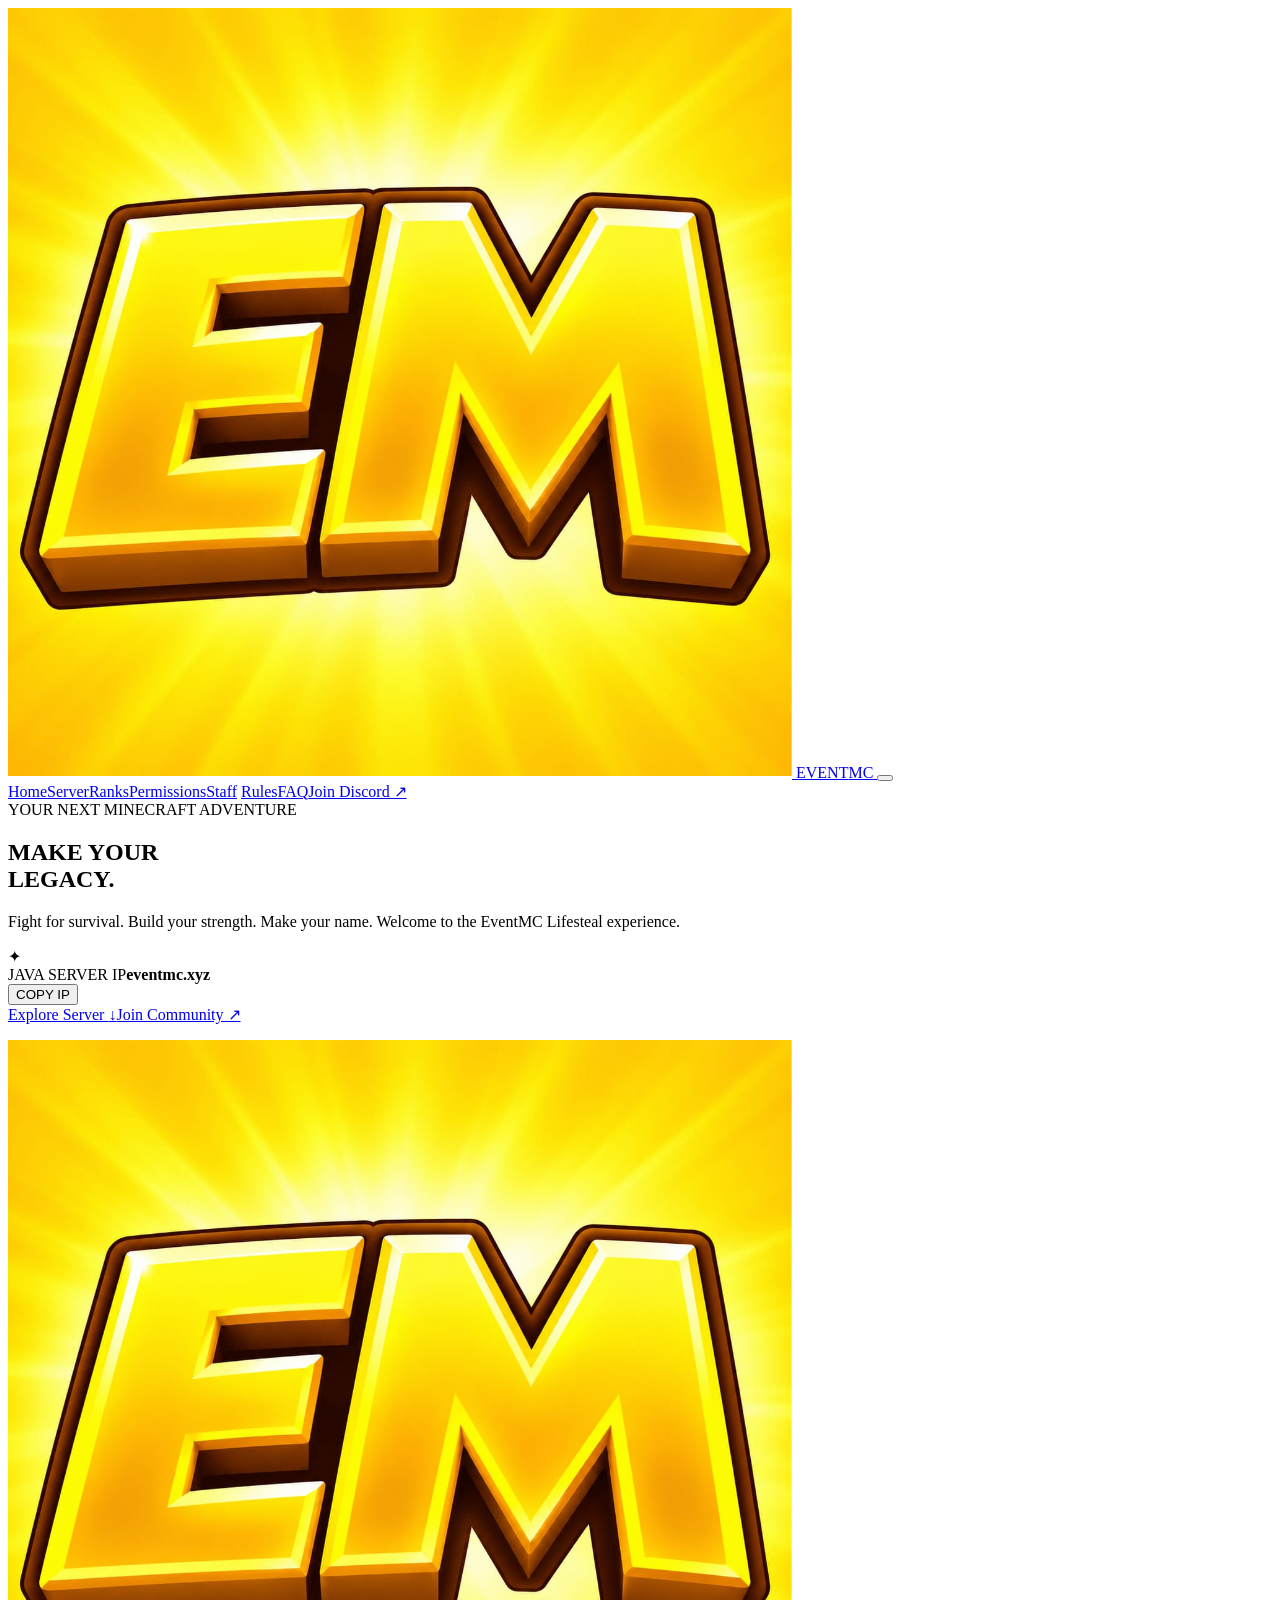
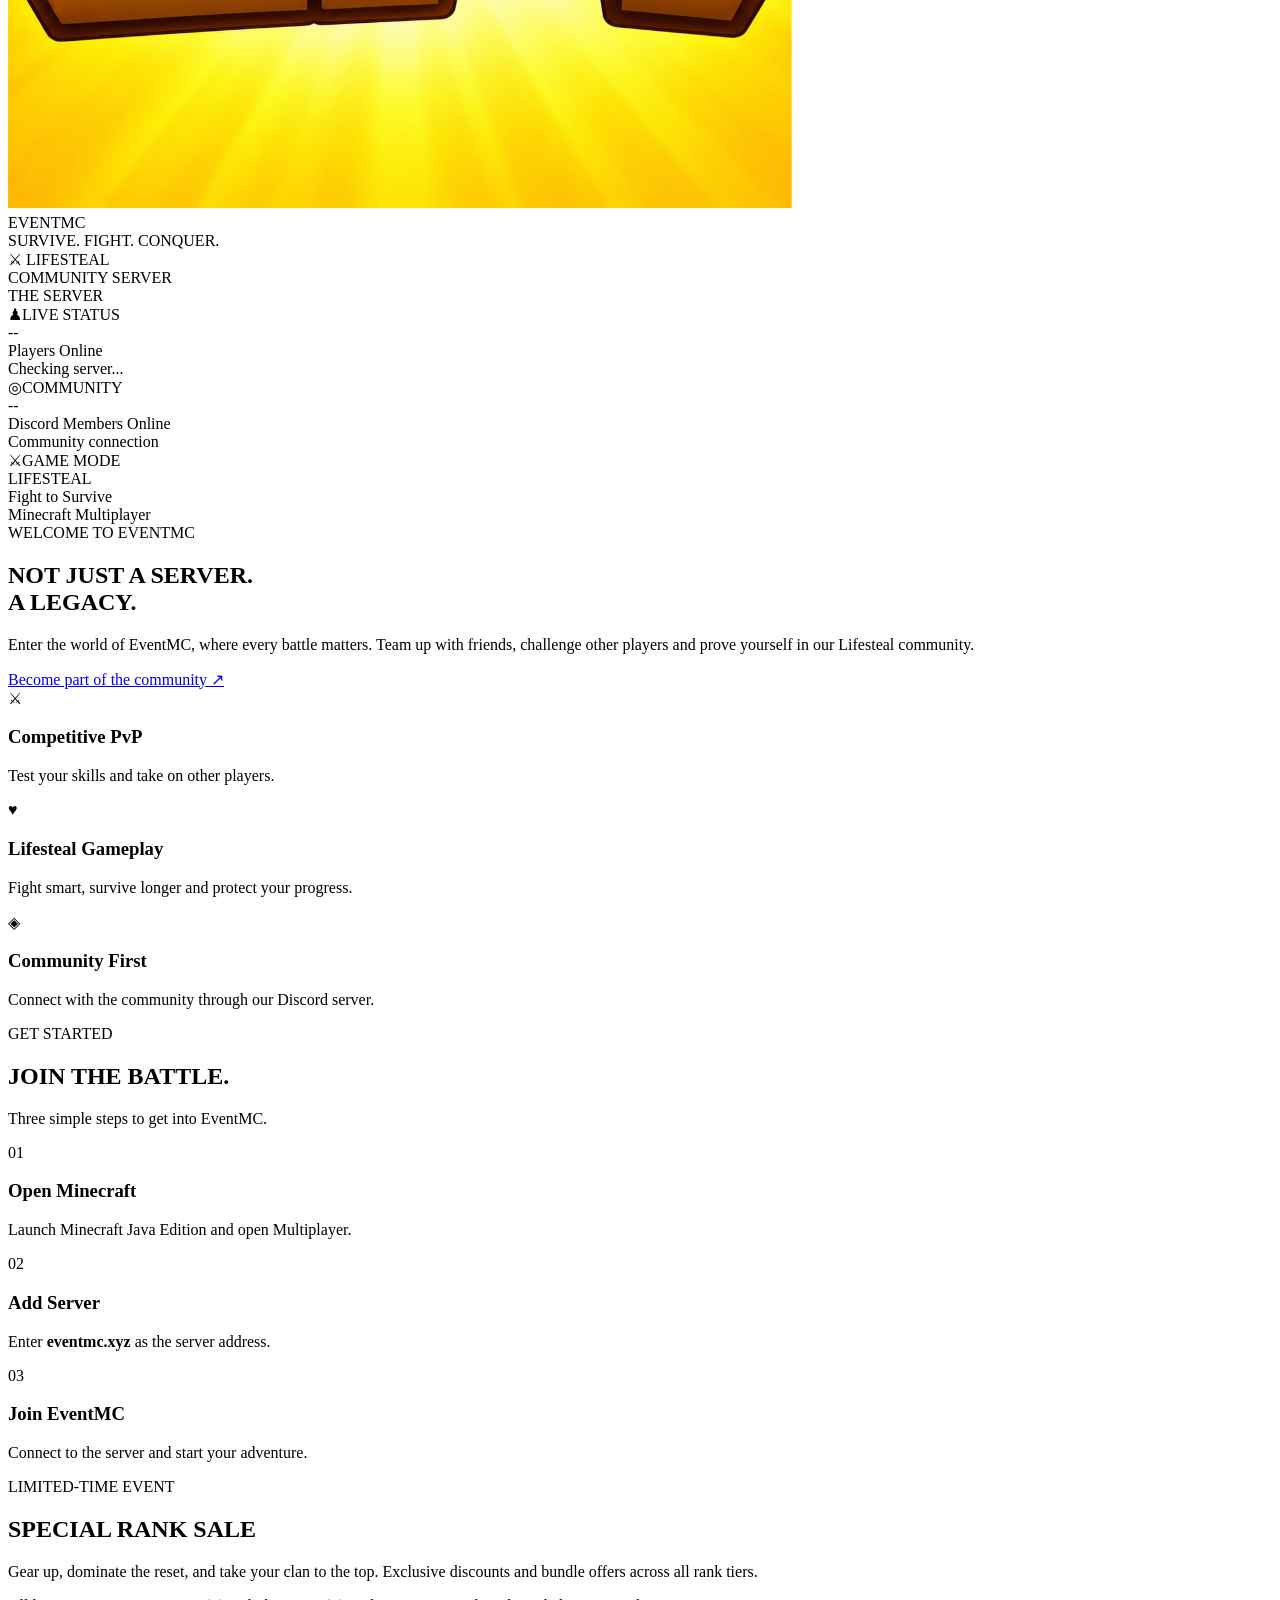
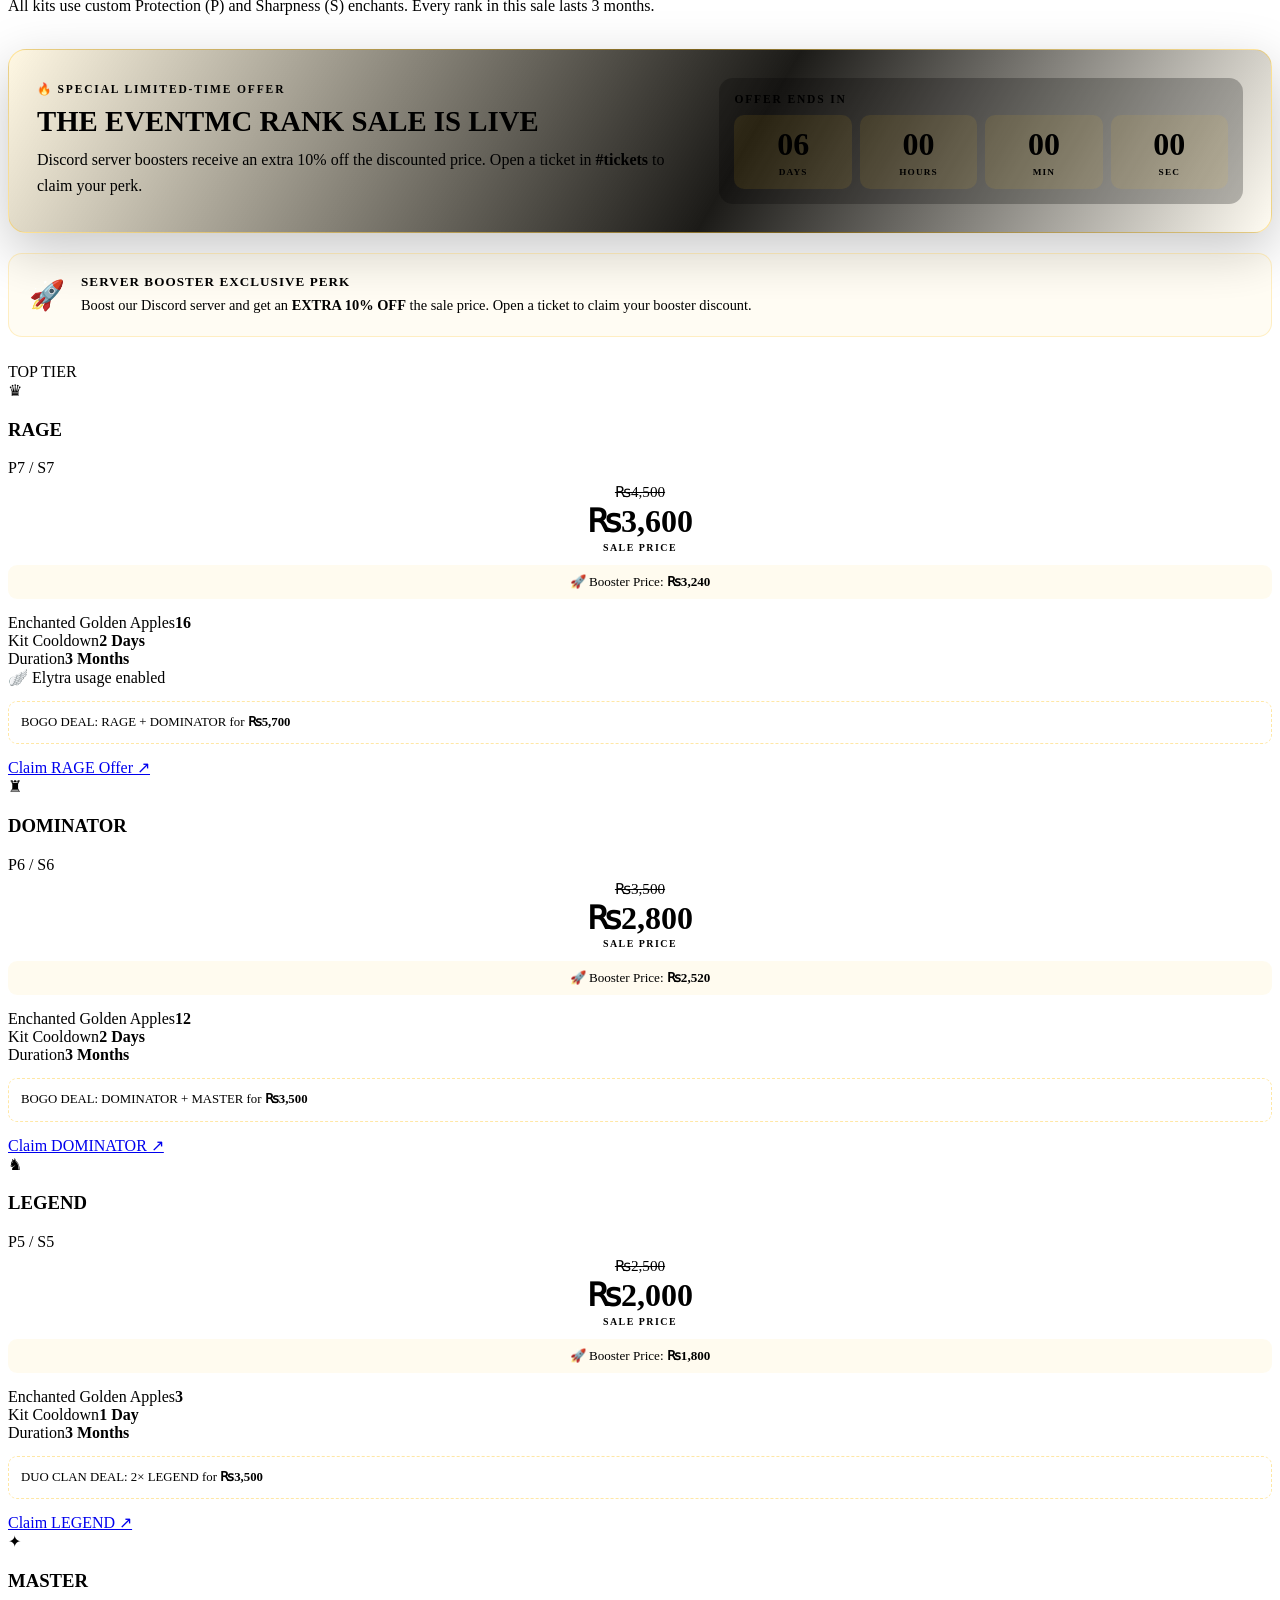
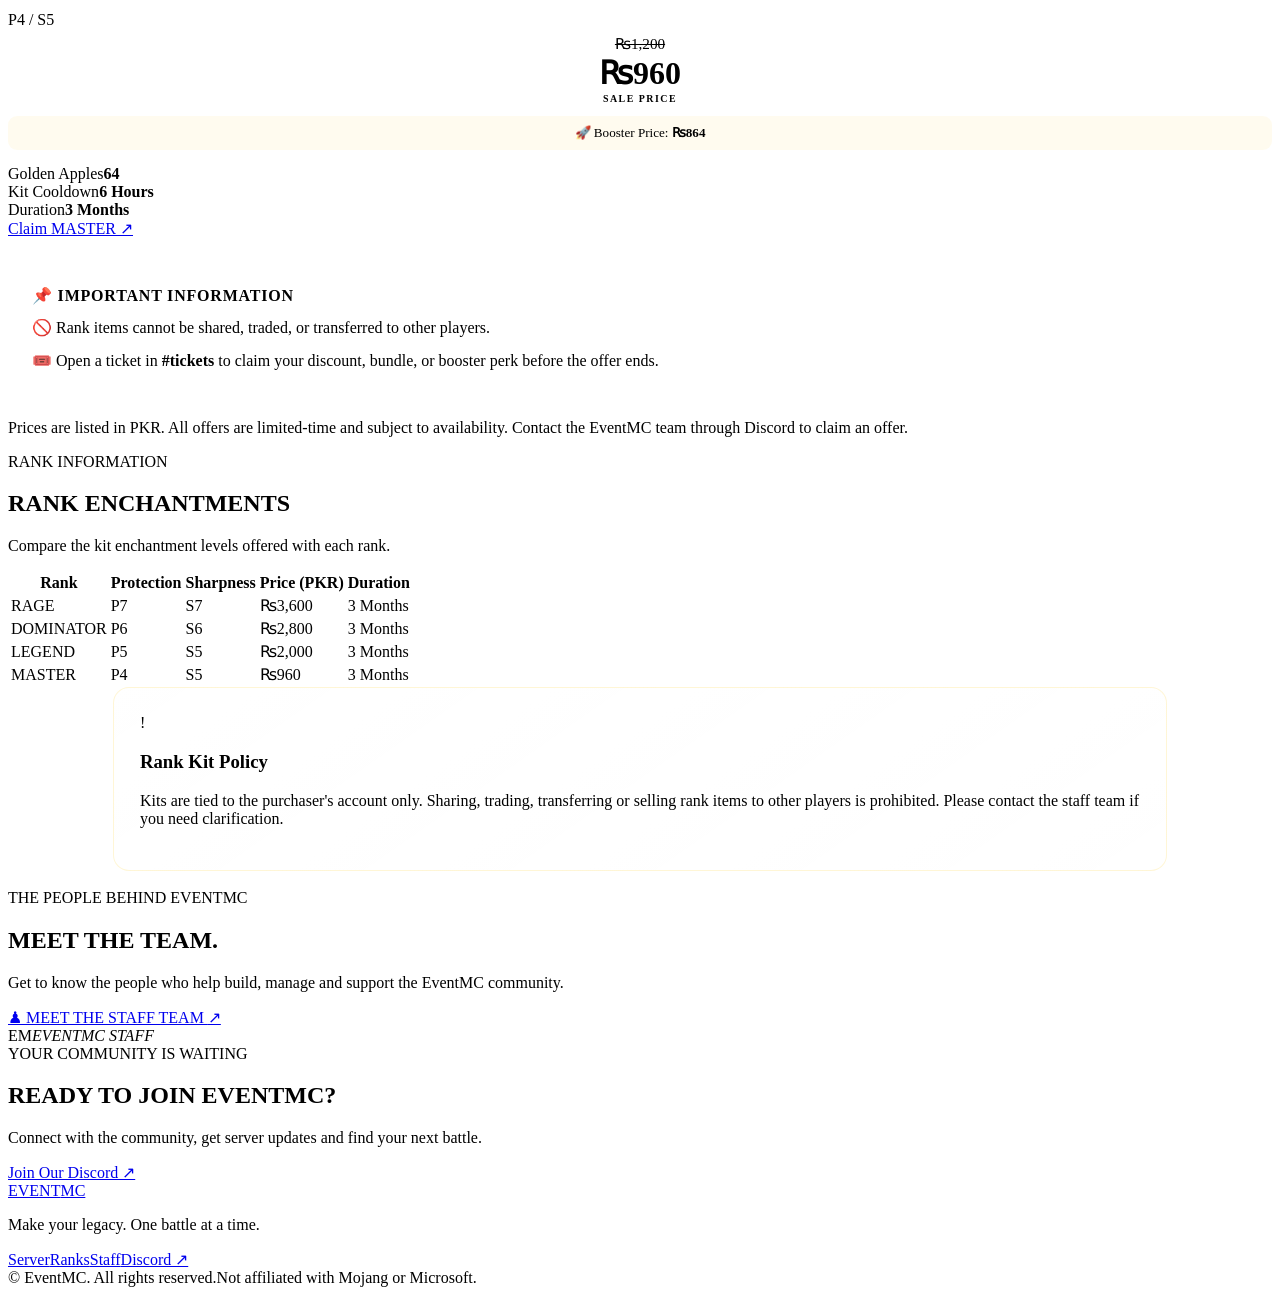
==== commit e20246b5: "Add files via upload" ====
--- a/index.html
+++ b/index.html
@@ -1,4 +1,3 @@
-
 <!DOCTYPE html>
 <html lang="en">
 <head>
@@ -11,712 +10,131 @@
   <link rel="preconnect" href="https://fonts.gstatic.com" crossorigin>
   <link href="https://fonts.googleapis.com/css2?family=Inter:wght@400;500;600;700;800;900&display=swap" rel="stylesheet">
   <link rel="stylesheet" href="style.css">
-
-  <style>
-    .sale-booster-card,.bundle-summary {
-      margin: 0 auto 24px;
-      max-width: 980px;
-      border-color: rgba(255,198,41,.35);
-    }
-
-    .bundle-offer {
-      display: flex;
-      flex-direction: column;
-      gap: 5px;
-      margin: 16px 0;
-      padding: 12px;
-      border: 1px solid rgba(255,198,41,.35);
-      border-radius: 12px;
-      background: rgba(255,198,41,.07);
-      font-size: .9rem;
-    }
-
-    .bundle-offer strong {
-      color: #ffc629;
-      font-size: .72rem;
-      letter-spacing: .12em;
-    }
-
-    .bundle-offer span {
-      font-weight: 700;
-      line-height: 1.5;
-    }
-
-    .rank-card del,.permissions-table del {
-      opacity: .7;
-      text-decoration: line-through;
-    }
-
-    .rank-perks {
-      margin: 16px 0;
-      text-align: left;
-      line-height: 1.6;
-    }
-
-    .rank-perks p {
-      margin: 7px 0;
-      font-size: .88rem;
-    }
-
-    .shop-disclaimer {
-      line-height: 1.8;
-    }
-
-    @media(max-width:600px) {
-      .bundle-offer { font-size: .82rem; }
-      .rank-perks p { font-size: .84rem; }
-    }
-  </style>
-</head>
-
+<link rel="stylesheet" href="extras.css"></head>
 <body>
   <div class="page-glow"></div>
-
   <header class="site-header">
     <a class="brand" href="#home" aria-label="EventMC Home">
-      <img src="assets/eventmc-logo.png" alt="EventMC Logo"
-           onerror="this.style.display='none'">
+      <img src="assets/eventmc-logo.png" alt="EventMC Logo" onerror="this.style.display='none'">
       <span>EVENT<span class="yellow">MC</span></span>
     </a>
-
-    <button class="menu-toggle" id="menuToggle"
-            aria-label="Open navigation" aria-expanded="false">
-      <span></span><span></span><span></span>
-    </button>
-
+    <button class="menu-toggle" id="menuToggle" aria-label="Open navigation" aria-expanded="false"><span></span><span></span><span></span></button>
     <nav class="nav-links" id="navLinks">
-      <a href="#home">Home</a>
-      <a href="#server">Server</a>
-      <a href="#ranks">Ranks</a>
-      <a href="#permissions">Permissions</a>
-      <a href="#staff">Staff</a>
-      <a class="nav-discord" href="https://discord.gg/d8NJ4SGXV"
-         target="_blank" rel="noopener noreferrer">Join Discord ↗</a>
+      <a href="#home">Home</a><a href="#server">Server</a><a href="#ranks">Ranks</a><a href="#permissions">Permissions</a><a href="staff.html">Staff</a>
+      <a href="rules.html">Rules</a><a href="faq.html">FAQ</a><a class="nav-discord" href="https://discord.gg/d8NJ4SGXV" target="_blank" rel="noopener noreferrer">Join Discord ↗</a>
     </nav>
   </header>
-
   <main>
-    <!-- HOME -->
     <section class="hero section-wrap" id="home">
       <div class="hero-content">
-        <div class="eyebrow">
-          <span class="live-dot"></span>
-          YOUR NEXT MINECRAFT ADVENTURE
-        </div>
-
+        <div class="eyebrow"><span class="live-dot"></span> YOUR NEXT MINECRAFT ADVENTURE</div>
         <h1>MAKE YOUR<br><span class="yellow">LEGACY.</span></h1>
-
-        <p class="hero-description">
-          Fight for survival. Build your strength. Make your name.
-          Welcome to the EventMC Lifesteal experience.
-        </p>
-
-        <div class="hero-ip">
-          <div class="ip-icon">✦</div>
-          <div>
-            <span class="small-label">JAVA SERVER IP</span>
-            <strong id="serverIp">eventmc.xyz</strong>
-          </div>
-          <button class="copy-button" id="copyIp" type="button">COPY IP</button>
-        </div>
-
-        <div class="hero-actions">
-          <a class="button button-primary" href="#server">
-            Explore Server <span>↓</span>
-          </a>
-          <a class="button button-outline"
-             href="https://discord.gg/d8NJ4SGXV"
-             target="_blank" rel="noopener noreferrer">
-            Join Community ↗
-          </a>
-        </div>
-
+        <p class="hero-description">Fight for survival. Build your strength. Make your name. Welcome to the EventMC Lifesteal experience.</p>
+        <div class="hero-ip"><div class="ip-icon">✦</div><div><span class="small-label">JAVA SERVER IP</span><strong id="serverIp">eventmc.xyz</strong></div><button class="copy-button" id="copyIp" type="button">COPY IP</button></div>
+        <div class="hero-actions"><a class="button button-primary" href="#server">Explore Server <span>↓</span></a><a class="button button-outline" href="https://discord.gg/d8NJ4SGXV" target="_blank" rel="noopener noreferrer">Join Community ↗</a></div>
         <p class="copy-message" id="copyMessage" aria-live="polite"></p>
       </div>
-
-      <div class="hero-visual">
-        <div class="hero-ring ring-one"></div>
-        <div class="hero-ring ring-two"></div>
-
-        <div class="hero-logo-card">
-          <img src="assets/eventmc-logo.png" alt="EventMC Server Logo"
-               onerror="this.style.display='none'">
-          <div class="logo-fallback">EVENT<span>MC</span></div>
-          <span class="hero-logo-caption">SURVIVE. FIGHT. CONQUER.</span>
+      <div class="hero-visual"><div class="hero-logo-card"><img src="assets/eventmc-logo.png" alt="EventMC Server Logo" onerror="this.style.display='none'"><div class="logo-fallback">EVENT<span>MC</span></div><span class="hero-logo-caption">SURVIVE. FIGHT. CONQUER.</span></div><div class="floating-chip chip-top">⚔ LIFESTEAL</div><div class="floating-chip chip-bottom"><span class="live-dot"></span> COMMUNITY SERVER</div></div>
+    </section>
+    <section class="stats-section section-wrap" id="server">
+      <div class="section-kicker">THE SERVER</div><div class="stats-grid">
+        <article class="stat-card"><div class="stat-top"><span class="stat-icon">♟</span><span class="stat-caption">LIVE STATUS</span></div><div class="stat-number" id="playerCount">--</div><div class="stat-label">Players Online</div><div class="stat-bottom"><span class="status-dot" id="mcStatusDot"></span><span id="mcStatus">Checking server...</span></div></article>
+        <article class="stat-card"><div class="stat-top"><span class="stat-icon">◎</span><span class="stat-caption">COMMUNITY</span></div><div class="stat-number" id="discordCount">--</div><div class="stat-label">Discord Members Online</div><div class="stat-bottom"><span class="status-dot status-green"></span><span id="discordStatus">Community connection</span></div></article>
+        <article class="stat-card mode-stat"><div class="stat-top"><span class="stat-icon">⚔</span><span class="stat-caption">GAME MODE</span></div><div class="stat-number mode-number">LIFESTEAL</div><div class="stat-label">Fight to Survive</div><div class="stat-bottom"><span class="status-dot status-yellow"></span><span>Minecraft Multiplayer</span></div></article>
+      </div>
+    </section>
+    <section class="about-section section-wrap"><div class="about-copy"><div class="section-kicker">WELCOME TO EVENTMC</div><h2>NOT JUST A SERVER.<br><span class="yellow">A LEGACY.</span></h2><p>Enter the world of EventMC, where every battle matters. Team up with friends, challenge other players and prove yourself in our Lifesteal community.</p><a class="text-link" href="https://discord.gg/d8NJ4SGXV" target="_blank" rel="noopener noreferrer">Become part of the community ↗</a></div><div class="feature-list"><article class="feature-card"><div class="feature-icon">⚔</div><div><h3>Competitive PvP</h3><p>Test your skills and take on other players.</p></div></article><article class="feature-card"><div class="feature-icon">♥</div><div><h3>Lifesteal Gameplay</h3><p>Fight smart, survive longer and protect your progress.</p></div></article><article class="feature-card"><div class="feature-icon">◈</div><div><h3>Community First</h3><p>Connect with the community through our Discord server.</p></div></article></div></section>
+    <section class="join-section section-wrap"><div class="section-heading"><div class="section-kicker">GET STARTED</div><h2>JOIN THE <span class="yellow">BATTLE.</span></h2><p>Three simple steps to get into EventMC.</p></div><div class="steps-grid"><article class="step-card"><span class="step-number">01</span><h3>Open Minecraft</h3><p>Launch Minecraft Java Edition and open Multiplayer.</p></article><article class="step-card"><span class="step-number">02</span><h3>Add Server</h3><p>Enter <strong>eventmc.xyz</strong> as the server address.</p></article><article class="step-card"><span class="step-number">03</span><h3>Join EventMC</h3><p>Connect to the server and start your adventure.</p></article></div></section>
+    <section class="ranks-section section-wrap" id="ranks">
+      <div class="section-heading">
+        <div class="section-kicker">LIMITED-TIME EVENT</div>
+        <h2>SPECIAL <span class="yellow">RANK SALE</span></h2>
+        <p>Gear up, dominate the reset, and take your clan to the top. Exclusive discounts and bundle offers across all rank tiers.</p>
+        <div class="rank-note">All kits use custom Protection (P) and Sharpness (S) enchants. Every rank in this sale lasts 3 months.</div>
+      </div>
+      <div class="sale-banner">
+        <div class="sale-banner-copy">
+          <span class="sale-eyebrow">🔥 SPECIAL LIMITED-TIME OFFER</span>
+          <h3>THE EVENTMC RANK SALE IS LIVE</h3>
+          <p>Discord server boosters receive an extra 10% off the discounted price. Open a ticket in <strong>#tickets</strong> to claim your perk.</p>
         </div>
-
-        <div class="floating-chip chip-top">⚔ LIFESTEAL</div>
-        <div class="floating-chip chip-bottom">
-          <span class="live-dot"></span> COMMUNITY SERVER
+        <div class="sale-countdown-wrap">
+          <span class="sale-countdown-label">OFFER ENDS IN</span>
+          <div class="sale-countdown" id="saleCountdown" aria-live="polite">
+            <div><strong id="saleDays">06</strong><span>DAYS</span></div>
+            <div><strong id="saleHours">00</strong><span>HOURS</span></div>
+            <div><strong id="saleMinutes">00</strong><span>MIN</span></div>
+            <div><strong id="saleSeconds">00</strong><span>SEC</span></div>
+          </div>
         </div>
       </div>
-    </section>
-
-    <!-- SERVER STATISTICS -->
-    <section class="stats-section section-wrap" id="server">
-      <div class="section-kicker">THE SERVER</div>
-
-      <div class="stats-grid">
-        <article class="stat-card">
-          <div class="stat-top">
-            <span class="stat-icon">♟</span>
-            <span class="stat-caption">LIVE STATUS</span>
-          </div>
-          <div class="stat-number" id="playerCount">--</div>
-          <div class="stat-label">Players Online</div>
-          <div class="stat-bottom">
-            <span class="status-dot" id="mcStatusDot"></span>
-            <span id="mcStatus">Checking server...</span>
-          </div>
+      <div class="booster-perk"><span class="booster-perk-icon">🚀</span><div><strong>SERVER BOOSTER EXCLUSIVE PERK</strong><p>Boost our Discord server and get an <b>EXTRA 10% OFF</b> the sale price. Open a ticket to claim your booster discount.</p></div></div>
+      <div class="ranks-grid sale-ranks-grid">
+        <article class="rank-card rank-featured sale-rank-card">
+          <div class="rank-badge">TOP TIER</div><div class="rank-symbol">♛</div><h3>RAGE</h3>
+          <div class="rank-enchants">P7 <span>/</span> S7</div><div class="rank-divider"></div>
+          <div class="sale-price"><del>₨4,500</del><strong>₨3,600</strong><span>SALE PRICE</span></div>
+          <div class="booster-price">🚀 Booster Price: <strong>₨3,240</strong></div>
+          <div class="price-row"><span>Enchanted Golden Apples</span><strong>16</strong></div>
+          <div class="price-row"><span>Kit Cooldown</span><strong>2 Days</strong></div>
+          <div class="price-row"><span>Duration</span><strong>3 Months</strong></div>
+          <div class="rank-note">🪽 Elytra usage enabled</div>
+          <div class="deal-note">BOGO DEAL: RAGE + DOMINATOR for <strong>₨5,700</strong></div>
+          <a class="button button-primary rank-action" href="https://discord.gg/d8NJ4SGXV" target="_blank" rel="noopener noreferrer">Claim RAGE Offer ↗</a>
         </article>
-
-        <article class="stat-card">
-          <div class="stat-top">
-            <span class="stat-icon">◎</span>
-            <span class="stat-caption">COMMUNITY</span>
-          </div>
-          <div class="stat-number" id="discordCount">--</div>
-          <div class="stat-label">Discord Members Online</div>
-          <div class="stat-bottom">
-            <span class="status-dot status-green"></span>
-            <span id="discordStatus">Community connection</span>
-          </div>
+        <article class="rank-card sale-rank-card">
+          <div class="rank-symbol">♜</div><h3>DOMINATOR</h3>
+          <div class="rank-enchants">P6 <span>/</span> S6</div><div class="rank-divider"></div>
+          <div class="sale-price"><del>₨3,500</del><strong>₨2,800</strong><span>SALE PRICE</span></div>
+          <div class="booster-price">🚀 Booster Price: <strong>₨2,520</strong></div>
+          <div class="price-row"><span>Enchanted Golden Apples</span><strong>12</strong></div>
+          <div class="price-row"><span>Kit Cooldown</span><strong>2 Days</strong></div>
+          <div class="price-row"><span>Duration</span><strong>3 Months</strong></div>
+          <div class="deal-note">BOGO DEAL: DOMINATOR + MASTER for <strong>₨3,500</strong></div>
+          <a class="button button-rank" href="https://discord.gg/d8NJ4SGXV" target="_blank" rel="noopener noreferrer">Claim DOMINATOR ↗</a>
         </article>
-
-        <article class="stat-card mode-stat">
-          <div class="stat-top">
-            <span class="stat-icon">⚔</span>
-            <span class="stat-caption">GAME MODE</span>
-          </div>
-          <div class="stat-number mode-number">LIFESTEAL</div>
-          <div class="stat-label">Fight to Survive</div>
-          <div class="stat-bottom">
-            <span class="status-dot status-yellow"></span>
-            <span>Minecraft Multiplayer</span>
-          </div>
+        <article class="rank-card sale-rank-card">
+          <div class="rank-symbol">♞</div><h3>LEGEND</h3>
+          <div class="rank-enchants">P5 <span>/</span> S5</div><div class="rank-divider"></div>
+          <div class="sale-price"><del>₨2,500</del><strong>₨2,000</strong><span>SALE PRICE</span></div>
+          <div class="booster-price">🚀 Booster Price: <strong>₨1,800</strong></div>
+          <div class="price-row"><span>Enchanted Golden Apples</span><strong>3</strong></div>
+          <div class="price-row"><span>Kit Cooldown</span><strong>1 Day</strong></div>
+          <div class="price-row"><span>Duration</span><strong>3 Months</strong></div>
+          <div class="deal-note">DUO CLAN DEAL: 2× LEGEND for <strong>₨3,500</strong></div>
+          <a class="button button-rank" href="https://discord.gg/d8NJ4SGXV" target="_blank" rel="noopener noreferrer">Claim LEGEND ↗</a>
+        </article>
+        <article class="rank-card sale-rank-card">
+          <div class="rank-symbol">✦</div><h3>MASTER</h3>
+          <div class="rank-enchants">P4 <span>/</span> S5</div><div class="rank-divider"></div>
+          <div class="sale-price"><del>₨1,200</del><strong>₨960</strong><span>SALE PRICE</span></div>
+          <div class="booster-price">🚀 Booster Price: <strong>₨864</strong></div>
+          <div class="price-row"><span>Golden Apples</span><strong>64</strong></div>
+          <div class="price-row"><span>Kit Cooldown</span><strong>6 Hours</strong></div>
+          <div class="price-row"><span>Duration</span><strong>3 Months</strong></div>
+          <a class="button button-rank" href="https://discord.gg/d8NJ4SGXV" target="_blank" rel="noopener noreferrer">Claim MASTER ↗</a>
         </article>
       </div>
+      <div class="sale-policy">
+        <div class="sale-policy-heading">📌 IMPORTANT INFORMATION</div>
+        <p>🚫 Rank items cannot be shared, traded, or transferred to other players.</p>
+        <p>🎟️ Open a ticket in <strong>#tickets</strong> to claim your discount, bundle, or booster perk before the offer ends.</p>
+      </div>
+      <p class="shop-disclaimer">Prices are listed in PKR. All offers are limited-time and subject to availability. Contact the EventMC team through Discord to claim an offer.</p>
     </section>
-
-    <!-- ABOUT EVENTMC -->
-    <section class="about-section section-wrap">
-      <div class="about-copy">
-        <div class="section-kicker">WELCOME TO EVENTMC</div>
-        <h2>NOT JUST A SERVER.<br><span class="yellow">A LEGACY.</span></h2>
-        <p>
-          Enter the world of EventMC, where every battle matters.
-          Team up with friends, challenge other players and prove
-          yourself in our Lifesteal community.
-        </p>
-        <a class="text-link" href="https://discord.gg/d8NJ4SGXV"
-           target="_blank" rel="noopener noreferrer">
-          Become part of the community ↗
-        </a>
+    <section class="permissions-section section-wrap" id="permissions"><div class="section-heading"><div class="section-kicker">RANK INFORMATION</div><h2>RANK <span class="yellow">ENCHANTMENTS</span></h2><p>Compare the kit enchantment levels offered with each rank.</p></div><div class="table-wrap"><table class="permissions-table"><thead><tr><th>Rank</th><th>Protection</th><th>Sharpness</th><th>Price (PKR)</th><th>Duration</th></tr></thead><tbody><tr><td>RAGE</td><td>P7</td><td>S7</td><td>₨3,600</td><td>3 Months</td></tr><tr><td>DOMINATOR</td><td>P6</td><td>S6</td><td>₨2,800</td><td>3 Months</td></tr><tr><td>LEGEND</td><td>P5</td><td>S5</td><td>₨2,000</td><td>3 Months</td></tr><tr><td>MASTER</td><td>P4</td><td>S5</td><td>₨960</td><td>3 Months</td></tr></tbody></table></div><div class="policy-card"><div class="policy-icon">!</div><div><h3>Rank Kit Policy</h3><p>Kits are tied to the purchaser's account only. Sharing, trading, transferring or selling rank items to other players is prohibited. Please contact the staff team if you need clarification.</p></div></div></section>
+    <section class="staff-preview section-wrap" aria-labelledby="staffPreviewTitle">
+      <div class="staff-preview-copy">
+        <div class="section-kicker">THE PEOPLE BEHIND EVENTMC</div>
+        <h2 id="staffPreviewTitle">MEET THE <span class="yellow">TEAM.</span></h2>
+        <p>Get to know the people who help build, manage and support the EventMC community.</p>
+        <a class="button button-primary staff-team-bar" href="staff.html"><span class="staff-team-bar-icon">♟</span> MEET THE STAFF TEAM <span class="staff-team-arrow">↗</span></a>
       </div>
-
-      <div class="feature-list">
-        <article class="feature-card">
-          <div class="feature-icon">⚔</div>
-          <div>
-            <h3>Competitive PvP</h3>
-            <p>Test your skills and take on other players.</p>
-          </div>
-        </article>
-
-        <article class="feature-card">
-          <div class="feature-icon">♥</div>
-          <div>
-            <h3>Lifesteal Gameplay</h3>
-            <p>Fight smart, survive longer and protect your progress.</p>
-          </div>
-        </article>
-
-        <article class="feature-card">
-          <div class="feature-icon">◈</div>
-          <div>
-            <h3>Community First</h3>
-            <p>Connect with the community through our Discord server.</p>
-          </div>
-        </article>
-      </div>
+      <div class="staff-preview-mark"><span>EM</span><i>EVENTMC STAFF</i></div>
     </section>
-
-    <!-- HOW TO JOIN -->
-    <section class="join-section section-wrap">
-      <div class="section-heading">
-        <div class="section-kicker">GET STARTED</div>
-        <h2>JOIN THE <span class="yellow">BATTLE.</span></h2>
-        <p>Three simple steps to get into EventMC.</p>
-      </div>
-
-      <div class="steps-grid">
-        <article class="step-card">
-          <span class="step-number">01</span>
-          <h3>Open Minecraft</h3>
-          <p>Launch Minecraft Java Edition and open Multiplayer.</p>
-        </article>
-
-        <article class="step-card">
-          <span class="step-number">02</span>
-          <h3>Add Server</h3>
-          <p>Enter <strong>eventmc.xyz</strong> as the server address.</p>
-        </article>
-
-        <article class="step-card">
-          <span class="step-number">03</span>
-          <h3>Join EventMC</h3>
-          <p>Connect to the server and start your adventure.</p>
-        </article>
-      </div>
-    </section>
-
-    <!-- UPDATED RANK SHOP -->
-    <section class="ranks-section section-wrap" id="ranks">
-      <div class="section-heading">
-        <div class="section-kicker">LIMITED-TIME OFFER</div>
-        <h2>EVENTMC <span class="yellow">RANK SALE</span></h2>
-        <p>
-          Gear up, dominate the reset, and take your clan to the top.
-          Exclusive discounts and bundle deals are available for a limited time.
-        </p>
-        <div class="rank-note">
-          All kits use custom Protection (P) and Sharpness (S) enchants.
-          Server boosters receive an extra 10% off sale prices.
-          Open a ticket in Discord to claim an offer.
-        </div>
-      </div>
-
-      <div class="policy-card sale-booster-card">
-        <div class="policy-icon">✦</div>
-        <div>
-          <h3>SERVER BOOSTER EXCLUSIVE PERK</h3>
-          <p>
-            Boost the EventMC Discord server and receive an
-            <strong>extra 10% off</strong> the discounted rank price.
-            Open a ticket to claim your booster perk.
-          </p>
-        </div>
-      </div>
-
-      <div class="ranks-grid">
-        <!-- RAGE -->
-        <article class="rank-card rank-featured">
-          <div class="rank-badge">LIMITED SALE</div>
-          <div class="rank-symbol">♛</div>
-          <h3>RAGE</h3>
-          <div class="rank-enchants">P7 <span>/</span> S7</div>
-          <div class="rank-divider"></div>
-
-          <div class="price-row">
-            <span>Regular Price</span>
-            <strong><del>4,500 PKR</del></strong>
-          </div>
-          <div class="price-row">
-            <span>Sale Price</span>
-            <strong class="yellow">3,600 PKR</strong>
-          </div>
-          <div class="price-row">
-            <span>Booster Price</span>
-            <strong>3,240 PKR</strong>
-          </div>
-
-          <div class="bundle-offer">
-            <strong>BOGO BUNDLE DEAL</strong>
-            <span>RAGE + DOMINATOR — 5,700 PKR</span>
-          </div>
-
-          <div class="rank-perks">
-            <p>🛡️ <strong>Full Protection VII</strong></p>
-            <p>⚔️ <strong>Sharpness VII</strong></p>
-            <p>🍎 <strong>16 Enchanted Golden Apples</strong></p>
-            <p>🪽 <strong>Elytra Usage Enabled</strong></p>
-            <p>⏳ <strong>Kit Cooldown:</strong> 2 Days</p>
-            <p>📅 <strong>Rank Duration:</strong> 3 Months</p>
-          </div>
-
-          <a class="button button-primary rank-action"
-             href="https://discord.gg/d8NJ4SGXV"
-             target="_blank" rel="noopener noreferrer">
-            Open a Ticket ↗
-          </a>
-        </article>
-
-        <!-- DOMINATOR -->
-        <article class="rank-card">
-          <div class="rank-symbol">♔</div>
-          <h3>DOMINATOR</h3>
-          <div class="rank-enchants">P6 <span>/</span> S6</div>
-          <div class="rank-divider"></div>
-
-          <div class="price-row">
-            <span>Regular Price</span>
-            <strong><del>3,500 PKR</del></strong>
-          </div>
-          <div class="price-row">
-            <span>Sale Price</span>
-            <strong class="yellow">2,800 PKR</strong>
-          </div>
-          <div class="price-row">
-            <span>Booster Price</span>
-            <strong>2,520 PKR</strong>
-          </div>
-
-          <div class="bundle-offer">
-            <strong>BOGO BUNDLE DEAL</strong>
-            <span>DOMINATOR + MASTER — 3,500 PKR</span>
-          </div>
-
-          <div class="rank-perks">
-            <p>🛡️ <strong>Full Protection VI</strong></p>
-            <p>⚔️ <strong>Sharpness VI</strong></p>
-            <p>🍎 <strong>12 Enchanted Golden Apples</strong></p>
-            <p>⏳ <strong>Kit Cooldown:</strong> 2 Days</p>
-            <p>📅 <strong>Rank Duration:</strong> 3 Months</p>
-          </div>
-
-          <a class="button button-rank"
-             href="https://discord.gg/d8NJ4SGXV"
-             target="_blank" rel="noopener noreferrer">
-            Open a Ticket ↗
-          </a>
-        </article>
-
-        <!-- LEGEND -->
-        <article class="rank-card">
-          <div class="rank-symbol">⚔</div>
-          <h3>LEGEND</h3>
-          <div class="rank-enchants">P5 <span>/</span> S5</div>
-          <div class="rank-divider"></div>
-
-          <div class="price-row">
-            <span>Regular Price</span>
-            <strong><del>2,500 PKR</del></strong>
-          </div>
-          <div class="price-row">
-            <span>Sale Price</span>
-            <strong class="yellow">2,000 PKR</strong>
-          </div>
-          <div class="price-row">
-            <span>Booster Price</span>
-            <strong>1,800 PKR</strong>
-          </div>
-
-          <div class="bundle-offer">
-            <strong>DUO CLAN DEAL</strong>
-            <span>2× LEGEND — 3,500 PKR</span>
-          </div>
-
-          <div class="rank-perks">
-            <p>🛡️ <strong>Full Protection V</strong></p>
-            <p>⚔️ <strong>Sharpness V</strong></p>
-            <p>🍎 <strong>3 Enchanted Golden Apples</strong></p>
-            <p>⏳ <strong>Kit Cooldown:</strong> 1 Day</p>
-            <p>📅 <strong>Rank Duration:</strong> 3 Months</p>
-          </div>
-
-          <a class="button button-rank"
-             href="https://discord.gg/d8NJ4SGXV"
-             target="_blank" rel="noopener noreferrer">
-            Open a Ticket ↗
-          </a>
-        </article>
-
-        <!-- MASTER -->
-        <article class="rank-card">
-          <div class="rank-symbol">⭐</div>
-          <h3>MASTER</h3>
-          <div class="rank-enchants">P4 <span>/</span> S5</div>
-          <div class="rank-divider"></div>
-
-          <div class="price-row">
-            <span>Regular Price</span>
-            <strong><del>1,200 PKR</del></strong>
-          </div>
-          <div class="price-row">
-            <span>Sale Price</span>
-            <strong class="yellow">960 PKR</strong>
-          </div>
-          <div class="price-row">
-            <span>Booster Price</span>
-            <strong>864 PKR</strong>
-          </div>
-
-          <div class="rank-perks">
-            <p>🛡️ <strong>Full Protection IV</strong></p>
-            <p>⚔️ <strong>Sharpness V</strong></p>
-            <p>🍎 <strong>64 Golden Apples</strong></p>
-            <p>♾️ <strong>Kit Cooldown:</strong> 6 Hours</p>
-            <p>📅 <strong>Rank Duration:</strong> 3 Months</p>
-          </div>
-
-          <a class="button button-rank"
-             href="https://discord.gg/d8NJ4SGXV"
-             target="_blank" rel="noopener noreferrer">
-            Open a Ticket ↗
-          </a>
-        </article>
-      </div>
-
-      <div class="policy-card bundle-summary">
-        <div class="policy-icon">✦</div>
-        <div>
-          <h3>SPECIAL BUNDLE OFFERS</h3>
-          <p>
-            <strong>RAGE + DOMINATOR:</strong> 5,700 PKR
-            &nbsp;•&nbsp;
-            <strong>DOMINATOR + MASTER:</strong> 3,500 PKR
-            &nbsp;•&nbsp;
-            <strong>2× LEGEND:</strong> 3,500 PKR
-          </p>
-        </div>
-      </div>
-
-      <div class="policy-card">
-        <div class="policy-icon">!</div>
-        <div>
-          <h3>IMPORTANT INFORMATION</h3>
-          <p>
-            Rank items cannot be shared, traded, or transferred to other players.
-            Open a ticket in <strong>#tickets</strong> on Discord to claim your
-            discount, bundle, or booster perk before the offer ends.
-          </p>
-        </div>
-      </div>
-
-      <p class="shop-disclaimer">
-        Prices are listed in PKR. Sale and bundle offers are limited-time
-        promotions; contact the server team through Discord tickets to purchase.
-      </p>
-    </section>
-
-    <!-- RANK ENCHANTMENT COMPARISON -->
-    <section class="permissions-section section-wrap" id="permissions">
-      <div class="section-heading">
-        <div class="section-kicker">RANK INFORMATION</div>
-        <h2>RANK <span class="yellow">ENCHANTMENTS</span></h2>
-        <p>Compare the kit enchantment levels offered with each rank.</p>
-      </div>
-
-      <div class="table-wrap">
-        <table class="permissions-table">
-          <thead>
-            <tr>
-              <th>Rank</th>
-              <th>Protection</th>
-              <th>Sharpness</th>
-              <th>Regular Price</th>
-              <th>Sale Price</th>
-              <th>Booster Price</th>
-            </tr>
-          </thead>
-          <tbody>
-            <tr>
-              <td>RAGE</td><td>P7</td><td>S7</td>
-              <td><del>4,500 PKR</del></td>
-              <td>3,600 PKR</td><td>3,240 PKR</td>
-            </tr>
-            <tr>
-              <td>DOMINATOR</td><td>P6</td><td>S6</td>
-              <td><del>3,500 PKR</del></td>
-              <td>2,800 PKR</td><td>2,520 PKR</td>
-            </tr>
-            <tr>
-              <td>LEGEND</td><td>P5</td><td>S5</td>
-              <td><del>2,500 PKR</del></td>
-              <td>2,000 PKR</td><td>1,800 PKR</td>
-            </tr>
-            <tr>
-              <td>MASTER</td><td>P4</td><td>S5</td>
-              <td><del>1,200 PKR</del></td>
-              <td>960 PKR</td><td>864 PKR</td>
-            </tr>
-          </tbody>
-        </table>
-      </div>
-
-      <div class="policy-card">
-        <div class="policy-icon">!</div>
-        <div>
-          <h3>Rank Kit Policy</h3>
-          <p>
-            Kits are tied to the purchaser's account only. Sharing, trading,
-            transferring or selling kit items to other players is prohibited.
-            Please contact the staff team if you need clarification.
-          </p>
-        </div>
-      </div>
-    </section>
-
-    <!-- STAFF TEAM -->
-    <section class="staff-section section-wrap" id="staff">
-      <div class="section-heading">
-        <div class="section-kicker">THE PEOPLE BEHIND EVENTMC</div>
-        <h2>MEET THE <span class="yellow">STAFF TEAM</span></h2>
-        <p>Meet the team helping run the EventMC community.</p>
-      </div>
-
-      <div class="staff-tier">
-        <div class="tier-heading"><span>01</span><h3>OWNER</h3><i></i></div>
-        <div class="staff-grid">
-          <article class="staff-card owner-card">
-            <img class="staff-avatar" src="assets/its-huzaifa.png"
-                 alt="its_HUZAIFA DP" loading="lazy">
-            <h4>its_HUZAIFA</h4>
-            <span class="staff-role">OWNER</span>
-          </article>
-        </div>
-      </div>
-
-      <div class="staff-tier">
-        <div class="tier-heading"><span>02</span><h3>CHIEF EXECUTIVE OFFICERS</h3><i></i></div>
-        <div class="staff-grid">
-          <article class="staff-card ceo-card">
-            <img class="staff-avatar" src="assets/voidnexus.png"
-                 alt="VoidNexus DP" loading="lazy">
-            <h4>VoidNexus</h4><span class="staff-role">CEO</span>
-          </article>
-          <article class="staff-card ceo-card">
-            <img class="staff-avatar" src="assets/muzammil.png"
-                 alt="Muzammil DP" loading="lazy">
-            <h4>Muzammil</h4><span class="staff-role">CEO</span>
-          </article>
-        </div>
-      </div>
-
-      <div class="staff-tier">
-        <div class="tier-heading"><span>03</span><h3>MANAGERS</h3><i></i></div>
-        <div class="staff-grid">
-          <article class="staff-card manager-card">
-            <img class="staff-avatar" src="assets/tryhunte.png"
-                 alt="TryHunte DP" loading="lazy">
-            <h4>TryHunte</h4><span class="staff-role">MANAGER</span>
-          </article>
-          <article class="staff-card manager-card">
-            <img class="staff-avatar" src="assets/pvp-tagger.png"
-                 alt="PvP_Tagger DP" loading="lazy">
-            <h4>PvP_Tagger</h4><span class="staff-role">MANAGER</span>
-          </article>
-          <article class="staff-card manager-card">
-            <img class="staff-avatar" src="assets/reikon.png"
-                 alt="Reikon DP" loading="lazy">
-            <h4>Reikon</h4>
-            <span class="staff-role">MANAGER · WEB MADE BY REIKON</span>
-          </article>
-        </div>
-      </div>
-
-      <div class="staff-tier">
-        <div class="tier-heading"><span>04</span><h3>SENIOR ADMINISTRATION</h3><i></i></div>
-        <div class="staff-grid">
-          <article class="staff-card admin-card">
-            <img class="staff-avatar" src="assets/rafay.png"
-                 alt="Rafay DP" loading="lazy">
-            <h4>Rafay</h4><span class="staff-role">SR. ADMIN</span>
-          </article>
-        </div>
-      </div>
-
-      <div class="staff-tier">
-        <div class="tier-heading"><span>05</span><h3>SENIOR MODERATORS</h3><i></i></div>
-        <div class="staff-grid">
-          <article class="staff-card senior-mod-card">
-            <img class="staff-avatar" src="assets/tier3tager.png"
-                 alt="Tier3Tager DP" loading="lazy">
-            <h4>Tier3Tager</h4><span class="staff-role">SENIOR MODERATOR</span>
-          </article>
-        </div>
-      </div>
-
-      <div class="staff-tier">
-        <div class="tier-heading"><span>06</span><h3>MODERATORS</h3><i></i></div>
-        <div class="staff-grid">
-          <article class="staff-card moderator-card">
-            <img class="staff-avatar" src="assets/unfeared-explorer.png"
-                 alt="UnfearedExplorer DP" loading="lazy">
-            <h4>UnfearedExplorer</h4><span class="staff-role">MODERATOR</span>
-          </article>
-          <article class="staff-card moderator-card">
-            <img class="staff-avatar" src="assets/potfaster-pindi.png"
-                 alt="Potfaster Pindi DP" loading="lazy">
-            <h4>Potfaster Pindi</h4><span class="staff-role">MODERATOR</span>
-          </article>
-          <article class="staff-card moderator-card">
-            <img class="staff-avatar" src="assets/reikon.png"
-                 alt="Reikon DP" loading="lazy">
-            <h4>Reikon</h4><span class="staff-role">MODERATOR</span>
-          </article>
-          <article class="staff-card moderator-card">
-            <img class="staff-avatar" src="assets/rynox.png"
-                 alt="Rynox DP" loading="lazy">
-            <h4>Rynox</h4><span class="staff-role">MODERATOR</span>
-          </article>
-          <article class="staff-card moderator-card">
-            <img class="staff-avatar" src="assets/vinney.png"
-                 alt="Vinney DP" loading="lazy">
-            <h4>Vinney</h4><span class="staff-role">MODERATOR</span>
-          </article>
-        </div>
-      </div>
-
-      <div class="staff-tier">
-        <div class="tier-heading"><span>07</span><h3>HELPER</h3><i></i></div>
-        <div class="staff-grid">
-          <article class="staff-card helper-card">
-            <img class="staff-avatar" src="assets/meowvoid.png"
-                 alt="MeowVoid DP" loading="lazy">
-            <h4>MeowVoid</h4><span class="staff-role">HELPER</span>
-          </article>
-        </div>
-      </div>
-
-      <div class="developer-panel">
-        <div class="developer-intro">
-          <div class="section-kicker">BUILT BEHIND THE SCENES</div>
-          <h3>DEVELOPMENT <span class="yellow">TEAM</span></h3>
-          <p>Keeping the EventMC experience running and evolving.</p>
-          <p class="web-credit">WEB MADE BY REIKON</p>
-        </div>
-        <div class="staff-grid">
-          <article class="staff-card developer-card">
-            <img class="staff-avatar" src="assets/reikon.png"
-                 alt="Reikon DP" loading="lazy">
-            <h4>Reikon</h4><span class="staff-role">WEB DEVELOPER</span>
-          </article>
-        </div>
-      </div>
-    </section>
-
-    <!-- DISCORD CTA -->
-    <section class="discord-cta section-wrap">
-      <div class="cta-content">
-        <div class="section-kicker">YOUR COMMUNITY IS WAITING</div>
-        <h2>READY TO JOIN <span class="yellow">EVENTMC?</span></h2>
-        <p>Connect with the community, get server updates and find your next battle.</p>
-        <a class="button button-primary" href="https://discord.gg/d8NJ4SGXV"
-           target="_blank" rel="noopener noreferrer">
-          Join Our Discord ↗
-        </a>
-      </div>
-    </section>
+    <section class="discord-cta section-wrap"><div class="cta-content"><div class="section-kicker">YOUR COMMUNITY IS WAITING</div><h2>READY TO JOIN <span class="yellow">EVENTMC?</span></h2><p>Connect with the community, get server updates and find your next battle.</p><a class="button button-primary" href="https://discord.gg/d8NJ4SGXV" target="_blank" rel="noopener noreferrer">Join Our Discord ↗</a></div></section>
   </main>
-
-  <!-- FOOTER -->
-  <footer class="site-footer">
-    <a class="footer-brand" href="#home">EVENT<span class="yellow">MC</span></a>
-    <p>Make your legacy. One battle at a time.</p>
-    <div class="footer-links">
-      <a href="#server">Server</a>
-      <a href="#ranks">Ranks</a>
-      <a href="#staff">Staff</a>
-      <a href="https://discord.gg/d8NJ4SGXV"
-         target="_blank" rel="noopener noreferrer">Discord ↗</a>
-    </div>
-    <div class="footer-bottom">
-      <span>© <span id="currentYear"></span> EventMC. All rights reserved.</span>
-      <span>Not affiliated with Mojang or Microsoft.</span>
-    </div>
-  </footer>
-
+  <footer class="site-footer"><a class="footer-brand" href="#home">EVENT<span class="yellow">MC</span></a><p>Make your legacy. One battle at a time.</p><div class="footer-links"><a href="#server">Server</a><a href="#ranks">Ranks</a><a href="staff.html">Staff</a><a href="https://discord.gg/d8NJ4SGXV" target="_blank" rel="noopener noreferrer">Discord ↗</a></div><div class="footer-bottom"><span>© <span id="currentYear"></span> EventMC. All rights reserved.</span><span>Not affiliated with Mojang or Microsoft.</span></div></footer>
   <script src="script.js" defer></script>
-</body>
+<script defer src="page-transitions.js"></script></body>
 </html>
--- a/extras.css
+++ b/extras.css
@@ -0,0 +1,42 @@
+
+/* Extra polished FAQ / Rules pages and motion */
+.extra-page{padding-top:90px;padding-bottom:90px;min-height:70vh}.extra-page .section-heading{margin-bottom:42px}.extra-page .section-heading h1{font-size:clamp(2.1rem,5vw,4.2rem);line-height:1.08;letter-spacing:-.045em}.faq-list{max-width:900px;margin:0 auto;display:grid;gap:12px}.faq-item,.policy-card{background:linear-gradient(145deg,rgba(255,255,255,.055),rgba(255,255,255,.018));border:1px solid rgba(255,196,0,.16);border-radius:16px;padding:0 22px;transition:border-color .25s,transform .25s,background .25s}.faq-item:hover,.policy-card:hover{border-color:rgba(255,196,0,.45);transform:translateY(-2px)}.faq-item summary{list-style:none;cursor:pointer;display:flex;align-items:center;justify-content:space-between;gap:20px;padding:21px 0;font-weight:750}.faq-item summary::-webkit-details-marker{display:none}.faq-item summary span{color:#ffc400;font-size:1.5rem;transition:transform .2s}.faq-item[open] summary span{transform:rotate(45deg)}.faq-item p{color:#bdbdbd;line-height:1.8;margin:0;padding:0 0 22px;max-width:760px}.policy-card{padding:26px;margin:0 auto 18px;max-width:1000px}.policy-card h2{font-size:1.15rem;margin:0 0 20px}.rule-list{display:grid;gap:0}.rule-row{display:flex;justify-content:space-between;align-items:center;gap:20px;padding:15px 0;border-top:1px solid rgba(255,255,255,.075)}.rule-row span{color:#dedede}.rule-row strong{text-align:right;color:#ffc400;font-size:.9rem}.rules-note{max-width:1000px;margin:18px auto;color:#aaa;line-height:1.7}.page-next{display:flex;justify-content:space-between;gap:14px;max-width:1000px;margin:42px auto 0}.page-next a{display:inline-flex}.extra-page .section-heading p{max-width:650px;margin-inline:auto;color:#aaa;line-height:1.7}@media(max-width:650px){.extra-page{padding-top:55px;padding-bottom:55px}.policy-card{padding:18px}.rule-row{align-items:flex-start;flex-direction:column;gap:6px}.rule-row strong{text-align:left}.page-next{flex-direction:column}.page-next a{justify-content:center}}
+@media(prefers-reduced-motion:no-preference){.extra-page .section-heading,.faq-item,.policy-card{animation:rise-in .55s both}.faq-item:nth-child(2){animation-delay:.04s}.faq-item:nth-child(3){animation-delay:.08s}.faq-item:nth-child(4){animation-delay:.12s}@keyframes rise-in{from{opacity:0;transform:translateY(14px)}to{opacity:1;transform:translateY(0)}}}
+
+/* Lightweight page transitions: no libraries, API calls, or heavy animation loops */
+html{scroll-behavior:smooth}body{animation:page-enter .22s ease-out both}.site-header{backdrop-filter:blur(14px)}.nav-links a,.button,.staff-card{transition:color .18s ease,border-color .18s ease,background-color .18s ease,transform .18s ease,box-shadow .18s ease}.staff-card:hover{transform:translateY(-3px)}.button:hover{transform:translateY(-1px)}@keyframes page-enter{from{opacity:.78}to{opacity:1}}@media(prefers-reduced-motion:reduce){html{scroll-behavior:auto}body{animation:none}*,*::before,*::after{animation-duration:.01ms!important;transition-duration:.01ms!important;scroll-behavior:auto!important}}
+
+body.page-leaving{opacity:0;transition:opacity .11s ease-out}
+
+
+/* Limited-time rank sale */
+.sale-banner{display:grid;grid-template-columns:1.25fr 1fr;gap:28px;align-items:center;margin:34px 0 20px;padding:28px;border:1px solid rgba(255,198,41,.42);border-radius:18px;background:linear-gradient(120deg,rgba(255,198,41,.13),rgba(18,17,14,.96) 58%,rgba(255,198,41,.06));box-shadow:0 18px 55px rgba(0,0,0,.22)}
+.sale-eyebrow,.sale-countdown-label{display:block;color:var(--gold);font-size:.72rem;font-weight:900;letter-spacing:.16em}
+.sale-banner h3{margin:9px 0;font-size:clamp(1.25rem,2.5vw,1.8rem);color:var(--text)}
+.sale-banner p,.booster-perk p{margin:0;color:var(--muted);line-height:1.65}
+.sale-countdown-wrap{padding:15px;border:1px solid var(--line);border-radius:14px;background:rgba(0,0,0,.25)}
+.sale-countdown{display:grid;grid-template-columns:repeat(4,minmax(0,1fr));gap:8px;margin-top:10px}
+.sale-countdown>div{display:flex;flex-direction:column;align-items:center;padding:12px 5px;border-radius:10px;background:rgba(255,198,41,.09)}
+.sale-countdown strong{font-size:clamp(1.35rem,3vw,2rem);line-height:1.1;color:var(--gold);font-variant-numeric:tabular-nums}
+.sale-countdown span{margin-top:5px;color:var(--muted);font-size:.58rem;font-weight:800;letter-spacing:.12em}
+.booster-perk{display:flex;gap:16px;align-items:center;margin:18px 0 26px;padding:18px 20px;border:1px solid rgba(255,198,41,.24);border-radius:14px;background:rgba(255,198,41,.055)}
+.booster-perk-icon{font-size:1.8rem}
+.booster-perk strong{color:var(--gold);font-size:.82rem;letter-spacing:.08em}
+.booster-perk p{margin-top:4px;font-size:.9rem}
+.sale-ranks-grid{align-items:stretch}
+.sale-rank-card{display:flex;flex-direction:column}
+.sale-price{display:flex;flex-direction:column;align-items:center;gap:2px;margin:6px 0 12px}
+.sale-price del{color:var(--muted);font-size:.95rem}
+.sale-price strong{color:var(--gold);font-size:2rem;line-height:1.15}
+.sale-price span{color:var(--muted);font-size:.62rem;font-weight:900;letter-spacing:.15em}
+.booster-price{margin:0 0 15px;padding:9px 10px;border-radius:9px;background:rgba(255,198,41,.075);color:var(--text);font-size:.82rem;text-align:center}
+.booster-price strong{color:var(--gold)}
+.deal-note{margin:14px 0;padding:11px 12px;border:1px dashed rgba(255,198,41,.42);border-radius:9px;color:var(--text);font-size:.8rem;line-height:1.5}
+.deal-note strong{color:var(--gold)}
+.sale-rank-card .rank-action,.sale-rank-card .button{margin-top:auto}
+.sale-policy{margin:26px 0 14px;padding:22px 24px;border:1px solid var(--line);border-radius:14px;background:var(--panel)}
+.sale-policy-heading{margin-bottom:10px;color:var(--gold);font-weight:900;letter-spacing:.05em}
+.sale-policy p{margin:7px 0;color:var(--muted);line-height:1.6}
+.sale-policy strong{color:var(--text)}
+@media(max-width:760px){.sale-banner{grid-template-columns:1fr;padding:21px}.sale-countdown-wrap{padding:12px}.booster-perk{align-items:flex-start;padding:15px}.sale-price strong{font-size:1.8rem}}
+@media(max-width:420px){.sale-countdown{gap:5px}.sale-countdown>div{padding:10px 2px}.sale-countdown span{font-size:.52rem}}
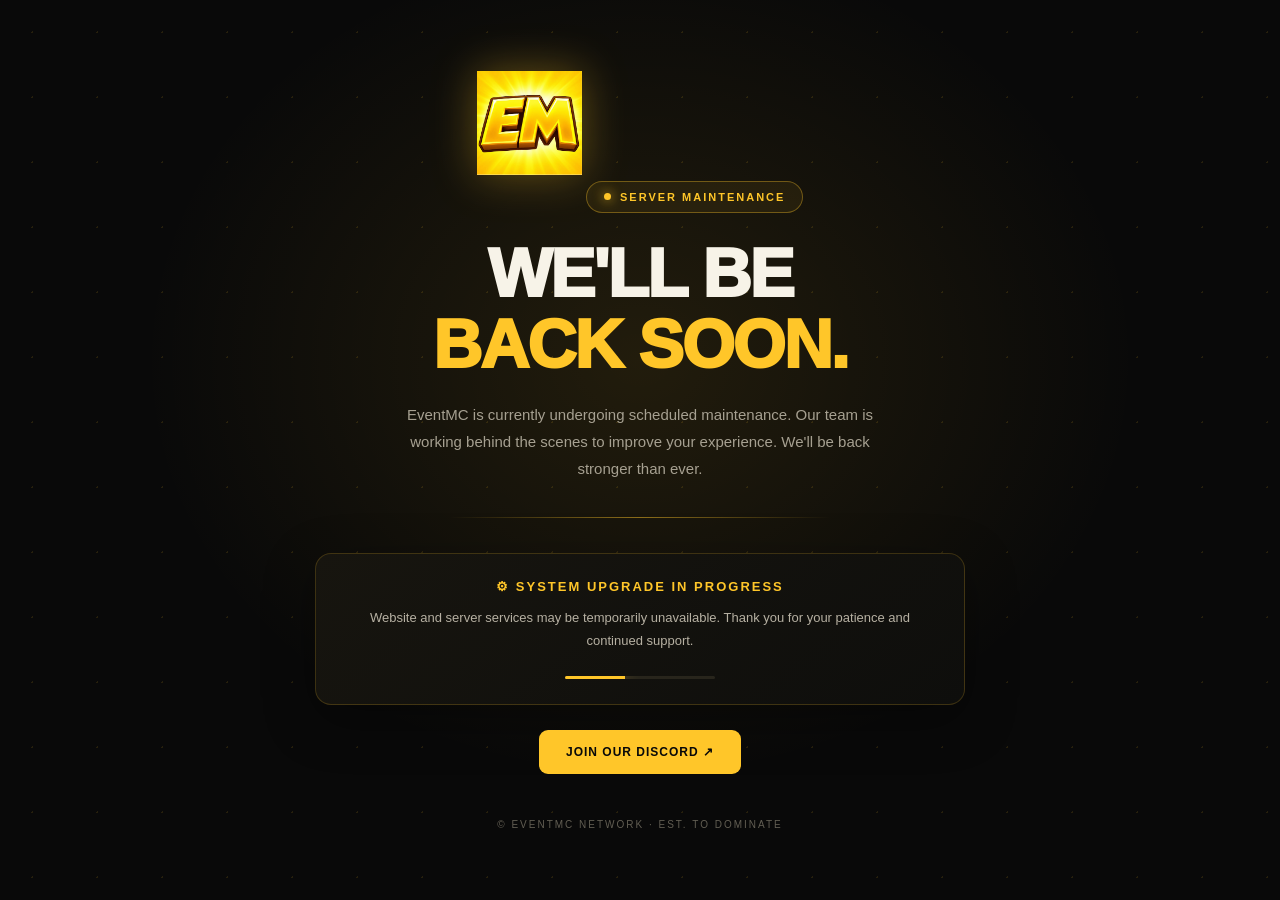
==== commit b31f9fdb: "Change title and theme color for maintenance mode Updated the theme color and title for maintenance " ====
--- a/index.html
+++ b/index.html
@@ -1,140 +1,252 @@
+
 <!DOCTYPE html>
 <html lang="en">
 <head>
   <meta charset="UTF-8">
   <meta name="viewport" content="width=device-width, initial-scale=1.0">
-  <meta name="theme-color" content="#080808">
-  <meta name="description" content="Welcome to EventMC, a Minecraft Lifesteal server. Join the community at eventmc.xyz.">
-  <title>EventMC | Make Your Legacy</title>
-  <link rel="preconnect" href="https://fonts.googleapis.com">
-  <link rel="preconnect" href="https://fonts.gstatic.com" crossorigin>
-  <link href="https://fonts.googleapis.com/css2?family=Inter:wght@400;500;600;700;800;900&display=swap" rel="stylesheet">
-  <link rel="stylesheet" href="style.css">
-<link rel="stylesheet" href="extras.css"></head>
+  <meta name="theme-color" content="#090909">
+  <title>EventMC | Under Maintenance</title>
+
+  <style>
+    * {
+      margin: 0;
+      padding: 0;
+      box-sizing: border-box;
+    }
+
+    body {
+      min-height: 100vh;
+      background:
+        radial-gradient(ellipse at 50% 40%, rgba(255,198,41,.10), transparent 55%),
+        #090909;
+      color: #f7f3e8;
+      font-family: Arial, Helvetica, sans-serif;
+      display: flex;
+      align-items: center;
+      justify-content: center;
+      overflow: hidden;
+      padding: 25px;
+    }
+
+    .particles {
+      position: fixed;
+      inset: 0;
+      pointer-events: none;
+      background-image:
+        radial-gradient(#ffc629 1px, transparent 1px);
+      background-size: 65px 65px;
+      opacity: .12;
+      animation: drift 25s linear infinite;
+    }
+
+    @keyframes drift {
+      from { transform: translateY(0); }
+      to { transform: translateY(-65px); }
+    }
+
+    .container {
+      width: 100%;
+      max-width: 650px;
+      text-align: center;
+      position: relative;
+      z-index: 2;
+      animation: appear 1s ease;
+    }
+
+    @keyframes appear {
+      from { opacity: 0; transform: translateY(25px); }
+      to { opacity: 1; transform: translateY(0); }
+    }
+
+    .logo {
+      width: 105px;
+      height: 105px;
+      object-fit: contain;
+      margin-bottom: 25px;
+      filter: drop-shadow(0 0 22px rgba(255,198,41,.35));
+    }
+
+    .status {
+      display: inline-flex;
+      align-items: center;
+      gap: 9px;
+      border: 1px solid rgba(255,198,41,.35);
+      background: rgba(255,198,41,.07);
+      padding: 9px 17px;
+      border-radius: 30px;
+      color: #ffc629;
+      font-size: 11px;
+      font-weight: 800;
+      letter-spacing: 2px;
+      margin-bottom: 25px;
+    }
+
+    .dot {
+      height: 7px;
+      width: 7px;
+      background: #ffc629;
+      border-radius: 50%;
+      box-shadow: 0 0 12px #ffc629;
+      animation: pulse 1.5s infinite;
+    }
+
+    @keyframes pulse {
+      50% { opacity: .3; }
+    }
+
+    h1 {
+      font-size: clamp(38px, 8vw, 68px);
+      font-weight: 950;
+      letter-spacing: -2px;
+      line-height: 1.05;
+      margin-bottom: 20px;
+    }
+
+    h1 span {
+      color: #ffc629;
+    }
+
+    .description {
+      max-width: 490px;
+      margin: 0 auto;
+      color: #a6a091;
+      font-size: 15px;
+      line-height: 1.8;
+    }
+
+    .divider {
+      height: 1px;
+      max-width: 380px;
+      margin: 35px auto;
+      background: linear-gradient(90deg, transparent, #ffc629, transparent);
+      opacity: .5;
+    }
+
+    .info-card {
+      border: 1px solid rgba(255,198,41,.19);
+      background: linear-gradient(145deg, #17150f, #0e0e0c);
+      padding: 25px;
+      border-radius: 16px;
+      margin-bottom: 25px;
+      box-shadow: 0 15px 50px rgba(0,0,0,.35);
+    }
+
+    .info-card h2 {
+      font-size: 13px;
+      color: #ffc629;
+      letter-spacing: 2px;
+      margin-bottom: 12px;
+    }
+
+    .info-card p {
+      color: #b6b0a2;
+      font-size: 13px;
+      line-height: 1.8;
+    }
+
+    .loader {
+      width: 150px;
+      height: 3px;
+      background: #28251c;
+      border-radius: 10px;
+      margin: 23px auto 0;
+      overflow: hidden;
+    }
+
+    .loader span {
+      display: block;
+      height: 100%;
+      width: 40%;
+      background: #ffc629;
+      box-shadow: 0 0 15px #ffc629;
+      animation: loading 2s ease-in-out infinite;
+    }
+
+    @keyframes loading {
+      0% { transform: translateX(-110%); }
+      100% { transform: translateX(370%); }
+    }
+
+    .discord-btn {
+      display: inline-block;
+      padding: 15px 27px;
+      border-radius: 9px;
+      background: #ffc629;
+      color: #090909;
+      text-decoration: none;
+      font-size: 12px;
+      font-weight: 900;
+      letter-spacing: 1px;
+      transition: .25s;
+    }
+
+    .discord-btn:hover {
+      transform: translateY(-4px);
+      box-shadow: 0 8px 30px rgba(255,198,41,.25);
+    }
+
+    footer {
+      margin-top: 45px;
+      color: #625e53;
+      font-size: 10px;
+      letter-spacing: 2px;
+    }
+
+    @media(max-width: 480px) {
+      .logo { width: 85px; height: 85px; }
+      .info-card { padding: 20px; }
+    }
+  </style>
+</head>
+
 <body>
-  <div class="page-glow"></div>
-  <header class="site-header">
-    <a class="brand" href="#home" aria-label="EventMC Home">
-      <img src="assets/eventmc-logo.png" alt="EventMC Logo" onerror="this.style.display='none'">
-      <span>EVENT<span class="yellow">MC</span></span>
-    </a>
-    <button class="menu-toggle" id="menuToggle" aria-label="Open navigation" aria-expanded="false"><span></span><span></span><span></span></button>
-    <nav class="nav-links" id="navLinks">
-      <a href="#home">Home</a><a href="#server">Server</a><a href="#ranks">Ranks</a><a href="#permissions">Permissions</a><a href="staff.html">Staff</a>
-      <a href="rules.html">Rules</a><a href="faq.html">FAQ</a><a class="nav-discord" href="https://discord.gg/d8NJ4SGXV" target="_blank" rel="noopener noreferrer">Join Discord ↗</a>
-    </nav>
-  </header>
-  <main>
-    <section class="hero section-wrap" id="home">
-      <div class="hero-content">
-        <div class="eyebrow"><span class="live-dot"></span> YOUR NEXT MINECRAFT ADVENTURE</div>
-        <h1>MAKE YOUR<br><span class="yellow">LEGACY.</span></h1>
-        <p class="hero-description">Fight for survival. Build your strength. Make your name. Welcome to the EventMC Lifesteal experience.</p>
-        <div class="hero-ip"><div class="ip-icon">✦</div><div><span class="small-label">JAVA SERVER IP</span><strong id="serverIp">eventmc.xyz</strong></div><button class="copy-button" id="copyIp" type="button">COPY IP</button></div>
-        <div class="hero-actions"><a class="button button-primary" href="#server">Explore Server <span>↓</span></a><a class="button button-outline" href="https://discord.gg/d8NJ4SGXV" target="_blank" rel="noopener noreferrer">Join Community ↗</a></div>
-        <p class="copy-message" id="copyMessage" aria-live="polite"></p>
-      </div>
-      <div class="hero-visual"><div class="hero-logo-card"><img src="assets/eventmc-logo.png" alt="EventMC Server Logo" onerror="this.style.display='none'"><div class="logo-fallback">EVENT<span>MC</span></div><span class="hero-logo-caption">SURVIVE. FIGHT. CONQUER.</span></div><div class="floating-chip chip-top">⚔ LIFESTEAL</div><div class="floating-chip chip-bottom"><span class="live-dot"></span> COMMUNITY SERVER</div></div>
-    </section>
-    <section class="stats-section section-wrap" id="server">
-      <div class="section-kicker">THE SERVER</div><div class="stats-grid">
-        <article class="stat-card"><div class="stat-top"><span class="stat-icon">♟</span><span class="stat-caption">LIVE STATUS</span></div><div class="stat-number" id="playerCount">--</div><div class="stat-label">Players Online</div><div class="stat-bottom"><span class="status-dot" id="mcStatusDot"></span><span id="mcStatus">Checking server...</span></div></article>
-        <article class="stat-card"><div class="stat-top"><span class="stat-icon">◎</span><span class="stat-caption">COMMUNITY</span></div><div class="stat-number" id="discordCount">--</div><div class="stat-label">Discord Members Online</div><div class="stat-bottom"><span class="status-dot status-green"></span><span id="discordStatus">Community connection</span></div></article>
-        <article class="stat-card mode-stat"><div class="stat-top"><span class="stat-icon">⚔</span><span class="stat-caption">GAME MODE</span></div><div class="stat-number mode-number">LIFESTEAL</div><div class="stat-label">Fight to Survive</div><div class="stat-bottom"><span class="status-dot status-yellow"></span><span>Minecraft Multiplayer</span></div></article>
+  <div class="particles"></div>
+
+  <main class="container">
+
+    <img src="assets/eventmc-logo.png"
+         alt="EventMC Logo"
+         class="logo"
+         onerror="this.style.display='none'">
+
+    <div class="status">
+      <span class="dot"></span>
+      SERVER MAINTENANCE
+    </div>
+
+    <h1>WE'LL BE<br><span>BACK SOON.</span></h1>
+
+    <p class="description">
+      EventMC is currently undergoing scheduled maintenance.
+      Our team is working behind the scenes to improve your
+      experience. We'll be back stronger than ever.
+    </p>
+
+    <div class="divider"></div>
+
+    <section class="info-card">
+      <h2>⚙ SYSTEM UPGRADE IN PROGRESS</h2>
+      <p>
+        Website and server services may be temporarily unavailable.
+        Thank you for your patience and continued support.
+      </p>
+
+      <div class="loader">
+        <span></span>
       </div>
     </section>
-    <section class="about-section section-wrap"><div class="about-copy"><div class="section-kicker">WELCOME TO EVENTMC</div><h2>NOT JUST A SERVER.<br><span class="yellow">A LEGACY.</span></h2><p>Enter the world of EventMC, where every battle matters. Team up with friends, challenge other players and prove yourself in our Lifesteal community.</p><a class="text-link" href="https://discord.gg/d8NJ4SGXV" target="_blank" rel="noopener noreferrer">Become part of the community ↗</a></div><div class="feature-list"><article class="feature-card"><div class="feature-icon">⚔</div><div><h3>Competitive PvP</h3><p>Test your skills and take on other players.</p></div></article><article class="feature-card"><div class="feature-icon">♥</div><div><h3>Lifesteal Gameplay</h3><p>Fight smart, survive longer and protect your progress.</p></div></article><article class="feature-card"><div class="feature-icon">◈</div><div><h3>Community First</h3><p>Connect with the community through our Discord server.</p></div></article></div></section>
-    <section class="join-section section-wrap"><div class="section-heading"><div class="section-kicker">GET STARTED</div><h2>JOIN THE <span class="yellow">BATTLE.</span></h2><p>Three simple steps to get into EventMC.</p></div><div class="steps-grid"><article class="step-card"><span class="step-number">01</span><h3>Open Minecraft</h3><p>Launch Minecraft Java Edition and open Multiplayer.</p></article><article class="step-card"><span class="step-number">02</span><h3>Add Server</h3><p>Enter <strong>eventmc.xyz</strong> as the server address.</p></article><article class="step-card"><span class="step-number">03</span><h3>Join EventMC</h3><p>Connect to the server and start your adventure.</p></article></div></section>
-    <section class="ranks-section section-wrap" id="ranks">
-      <div class="section-heading">
-        <div class="section-kicker">LIMITED-TIME EVENT</div>
-        <h2>SPECIAL <span class="yellow">RANK SALE</span></h2>
-        <p>Gear up, dominate the reset, and take your clan to the top. Exclusive discounts and bundle offers across all rank tiers.</p>
-        <div class="rank-note">All kits use custom Protection (P) and Sharpness (S) enchants. Every rank in this sale lasts 3 months.</div>
-      </div>
-      <div class="sale-banner">
-        <div class="sale-banner-copy">
-          <span class="sale-eyebrow">🔥 SPECIAL LIMITED-TIME OFFER</span>
-          <h3>THE EVENTMC RANK SALE IS LIVE</h3>
-          <p>Discord server boosters receive an extra 10% off the discounted price. Open a ticket in <strong>#tickets</strong> to claim your perk.</p>
-        </div>
-        <div class="sale-countdown-wrap">
-          <span class="sale-countdown-label">OFFER ENDS IN</span>
-          <div class="sale-countdown" id="saleCountdown" aria-live="polite">
-            <div><strong id="saleDays">06</strong><span>DAYS</span></div>
-            <div><strong id="saleHours">00</strong><span>HOURS</span></div>
-            <div><strong id="saleMinutes">00</strong><span>MIN</span></div>
-            <div><strong id="saleSeconds">00</strong><span>SEC</span></div>
-          </div>
-        </div>
-      </div>
-      <div class="booster-perk"><span class="booster-perk-icon">🚀</span><div><strong>SERVER BOOSTER EXCLUSIVE PERK</strong><p>Boost our Discord server and get an <b>EXTRA 10% OFF</b> the sale price. Open a ticket to claim your booster discount.</p></div></div>
-      <div class="ranks-grid sale-ranks-grid">
-        <article class="rank-card rank-featured sale-rank-card">
-          <div class="rank-badge">TOP TIER</div><div class="rank-symbol">♛</div><h3>RAGE</h3>
-          <div class="rank-enchants">P7 <span>/</span> S7</div><div class="rank-divider"></div>
-          <div class="sale-price"><del>₨4,500</del><strong>₨3,600</strong><span>SALE PRICE</span></div>
-          <div class="booster-price">🚀 Booster Price: <strong>₨3,240</strong></div>
-          <div class="price-row"><span>Enchanted Golden Apples</span><strong>16</strong></div>
-          <div class="price-row"><span>Kit Cooldown</span><strong>2 Days</strong></div>
-          <div class="price-row"><span>Duration</span><strong>3 Months</strong></div>
-          <div class="rank-note">🪽 Elytra usage enabled</div>
-          <div class="deal-note">BOGO DEAL: RAGE + DOMINATOR for <strong>₨5,700</strong></div>
-          <a class="button button-primary rank-action" href="https://discord.gg/d8NJ4SGXV" target="_blank" rel="noopener noreferrer">Claim RAGE Offer ↗</a>
-        </article>
-        <article class="rank-card sale-rank-card">
-          <div class="rank-symbol">♜</div><h3>DOMINATOR</h3>
-          <div class="rank-enchants">P6 <span>/</span> S6</div><div class="rank-divider"></div>
-          <div class="sale-price"><del>₨3,500</del><strong>₨2,800</strong><span>SALE PRICE</span></div>
-          <div class="booster-price">🚀 Booster Price: <strong>₨2,520</strong></div>
-          <div class="price-row"><span>Enchanted Golden Apples</span><strong>12</strong></div>
-          <div class="price-row"><span>Kit Cooldown</span><strong>2 Days</strong></div>
-          <div class="price-row"><span>Duration</span><strong>3 Months</strong></div>
-          <div class="deal-note">BOGO DEAL: DOMINATOR + MASTER for <strong>₨3,500</strong></div>
-          <a class="button button-rank" href="https://discord.gg/d8NJ4SGXV" target="_blank" rel="noopener noreferrer">Claim DOMINATOR ↗</a>
-        </article>
-        <article class="rank-card sale-rank-card">
-          <div class="rank-symbol">♞</div><h3>LEGEND</h3>
-          <div class="rank-enchants">P5 <span>/</span> S5</div><div class="rank-divider"></div>
-          <div class="sale-price"><del>₨2,500</del><strong>₨2,000</strong><span>SALE PRICE</span></div>
-          <div class="booster-price">🚀 Booster Price: <strong>₨1,800</strong></div>
-          <div class="price-row"><span>Enchanted Golden Apples</span><strong>3</strong></div>
-          <div class="price-row"><span>Kit Cooldown</span><strong>1 Day</strong></div>
-          <div class="price-row"><span>Duration</span><strong>3 Months</strong></div>
-          <div class="deal-note">DUO CLAN DEAL: 2× LEGEND for <strong>₨3,500</strong></div>
-          <a class="button button-rank" href="https://discord.gg/d8NJ4SGXV" target="_blank" rel="noopener noreferrer">Claim LEGEND ↗</a>
-        </article>
-        <article class="rank-card sale-rank-card">
-          <div class="rank-symbol">✦</div><h3>MASTER</h3>
-          <div class="rank-enchants">P4 <span>/</span> S5</div><div class="rank-divider"></div>
-          <div class="sale-price"><del>₨1,200</del><strong>₨960</strong><span>SALE PRICE</span></div>
-          <div class="booster-price">🚀 Booster Price: <strong>₨864</strong></div>
-          <div class="price-row"><span>Golden Apples</span><strong>64</strong></div>
-          <div class="price-row"><span>Kit Cooldown</span><strong>6 Hours</strong></div>
-          <div class="price-row"><span>Duration</span><strong>3 Months</strong></div>
-          <a class="button button-rank" href="https://discord.gg/d8NJ4SGXV" target="_blank" rel="noopener noreferrer">Claim MASTER ↗</a>
-        </article>
-      </div>
-      <div class="sale-policy">
-        <div class="sale-policy-heading">📌 IMPORTANT INFORMATION</div>
-        <p>🚫 Rank items cannot be shared, traded, or transferred to other players.</p>
-        <p>🎟️ Open a ticket in <strong>#tickets</strong> to claim your discount, bundle, or booster perk before the offer ends.</p>
-      </div>
-      <p class="shop-disclaimer">Prices are listed in PKR. All offers are limited-time and subject to availability. Contact the EventMC team through Discord to claim an offer.</p>
-    </section>
-    <section class="permissions-section section-wrap" id="permissions"><div class="section-heading"><div class="section-kicker">RANK INFORMATION</div><h2>RANK <span class="yellow">ENCHANTMENTS</span></h2><p>Compare the kit enchantment levels offered with each rank.</p></div><div class="table-wrap"><table class="permissions-table"><thead><tr><th>Rank</th><th>Protection</th><th>Sharpness</th><th>Price (PKR)</th><th>Duration</th></tr></thead><tbody><tr><td>RAGE</td><td>P7</td><td>S7</td><td>₨3,600</td><td>3 Months</td></tr><tr><td>DOMINATOR</td><td>P6</td><td>S6</td><td>₨2,800</td><td>3 Months</td></tr><tr><td>LEGEND</td><td>P5</td><td>S5</td><td>₨2,000</td><td>3 Months</td></tr><tr><td>MASTER</td><td>P4</td><td>S5</td><td>₨960</td><td>3 Months</td></tr></tbody></table></div><div class="policy-card"><div class="policy-icon">!</div><div><h3>Rank Kit Policy</h3><p>Kits are tied to the purchaser's account only. Sharing, trading, transferring or selling rank items to other players is prohibited. Please contact the staff team if you need clarification.</p></div></div></section>
-    <section class="staff-preview section-wrap" aria-labelledby="staffPreviewTitle">
-      <div class="staff-preview-copy">
-        <div class="section-kicker">THE PEOPLE BEHIND EVENTMC</div>
-        <h2 id="staffPreviewTitle">MEET THE <span class="yellow">TEAM.</span></h2>
-        <p>Get to know the people who help build, manage and support the EventMC community.</p>
-        <a class="button button-primary staff-team-bar" href="staff.html"><span class="staff-team-bar-icon">♟</span> MEET THE STAFF TEAM <span class="staff-team-arrow">↗</span></a>
-      </div>
-      <div class="staff-preview-mark"><span>EM</span><i>EVENTMC STAFF</i></div>
-    </section>
-    <section class="discord-cta section-wrap"><div class="cta-content"><div class="section-kicker">YOUR COMMUNITY IS WAITING</div><h2>READY TO JOIN <span class="yellow">EVENTMC?</span></h2><p>Connect with the community, get server updates and find your next battle.</p><a class="button button-primary" href="https://discord.gg/d8NJ4SGXV" target="_blank" rel="noopener noreferrer">Join Our Discord ↗</a></div></section>
+
+    <a href="https://discord.gg/d8NJ4SGXV"
+       target="_blank"
+       rel="noopener noreferrer"
+       class="discord-btn">
+      JOIN OUR DISCORD ↗
+    </a>
+
+    <footer>
+      © EVENTMC NETWORK · EST. TO DOMINATE
+    </footer>
+
   </main>
-  <footer class="site-footer"><a class="footer-brand" href="#home">EVENT<span class="yellow">MC</span></a><p>Make your legacy. One battle at a time.</p><div class="footer-links"><a href="#server">Server</a><a href="#ranks">Ranks</a><a href="staff.html">Staff</a><a href="https://discord.gg/d8NJ4SGXV" target="_blank" rel="noopener noreferrer">Discord ↗</a></div><div class="footer-bottom"><span>© <span id="currentYear"></span> EventMC. All rights reserved.</span><span>Not affiliated with Mojang or Microsoft.</span></div></footer>
-  <script src="script.js" defer></script>
-<script defer src="page-transitions.js"></script></body>
+</body>
 </html>
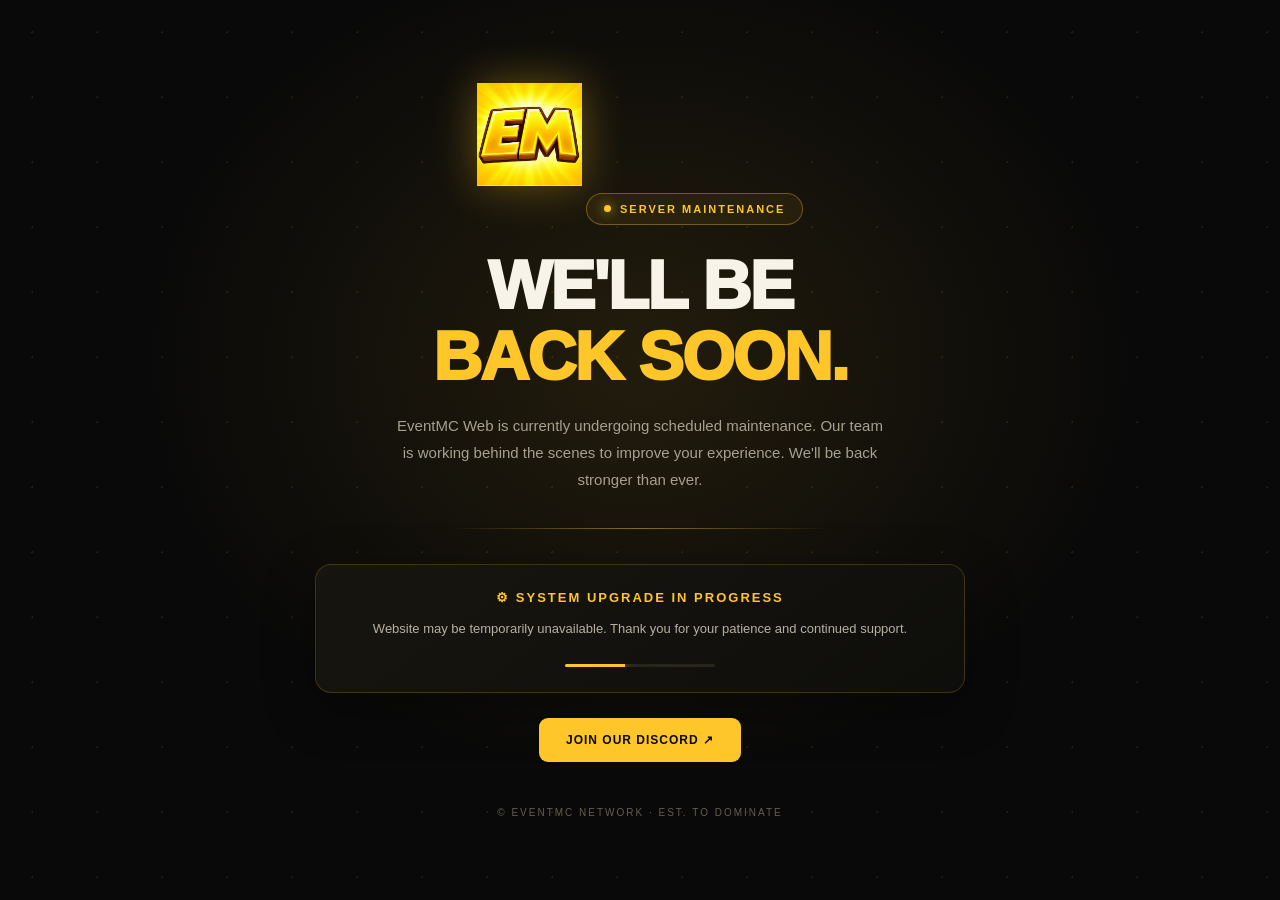
==== commit d370780c: "Update index.html" ====
--- a/index.html
+++ b/index.html
@@ -217,7 +217,7 @@
     <h1>WE'LL BE<br><span>BACK SOON.</span></h1>
 
     <p class="description">
-      EventMC is currently undergoing scheduled maintenance.
+      EventMC Web is currently undergoing scheduled maintenance.
       Our team is working behind the scenes to improve your
       experience. We'll be back stronger than ever.
     </p>
@@ -227,7 +227,7 @@
     <section class="info-card">
       <h2>⚙ SYSTEM UPGRADE IN PROGRESS</h2>
       <p>
-        Website and server services may be temporarily unavailable.
+        Website may be temporarily unavailable.
         Thank you for your patience and continued support.
       </p>
 
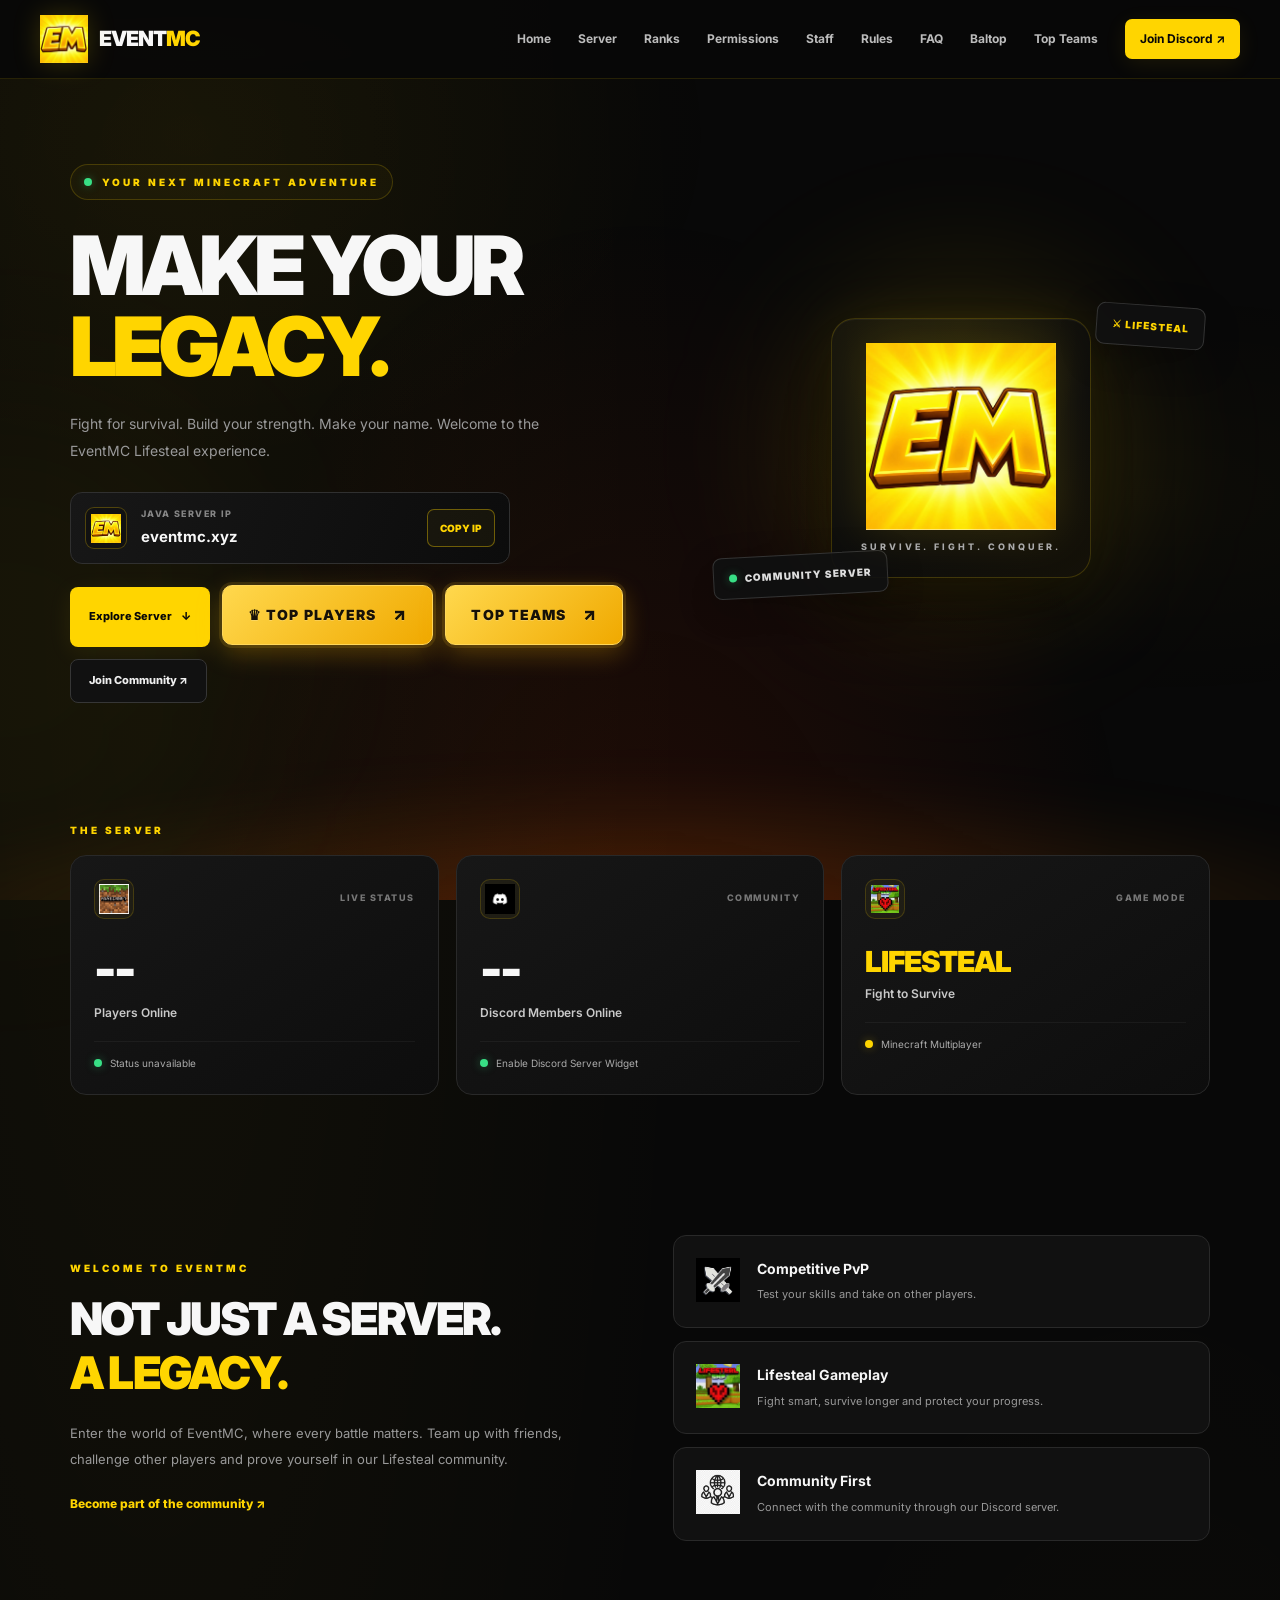
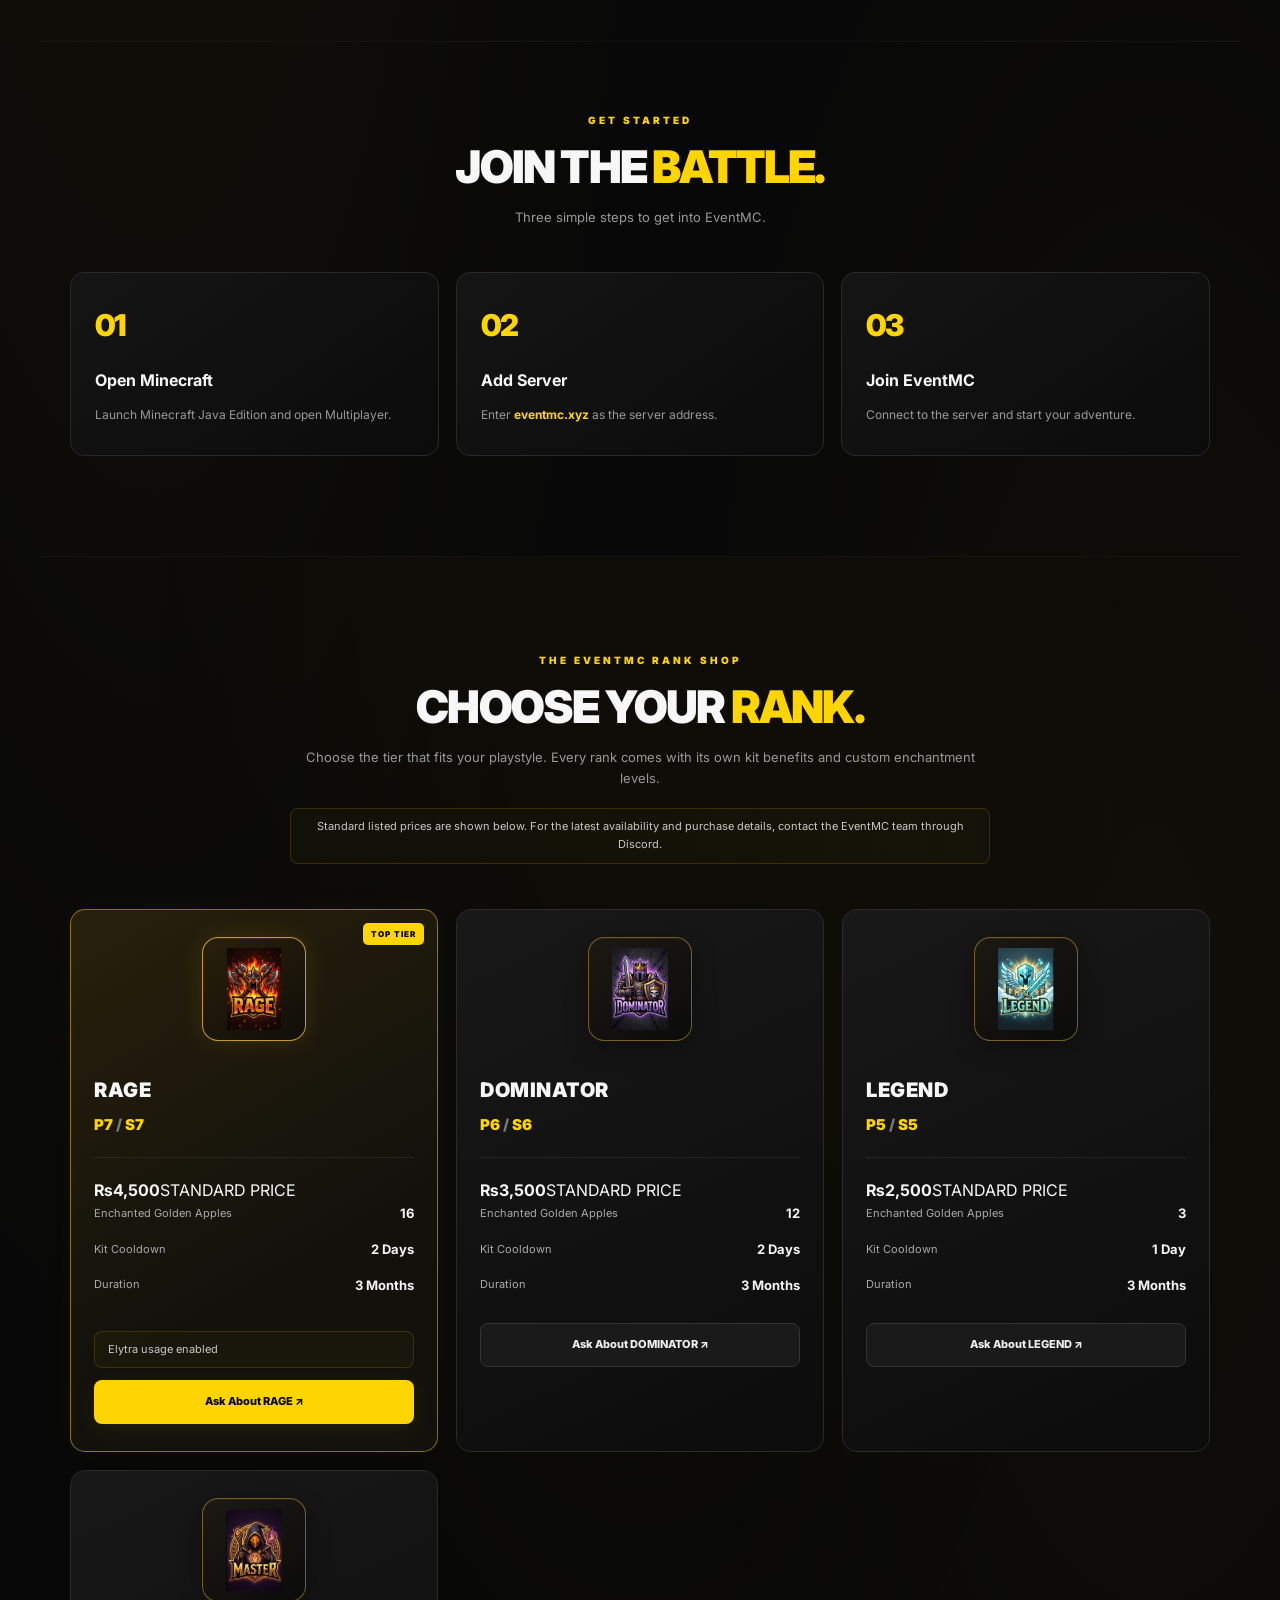
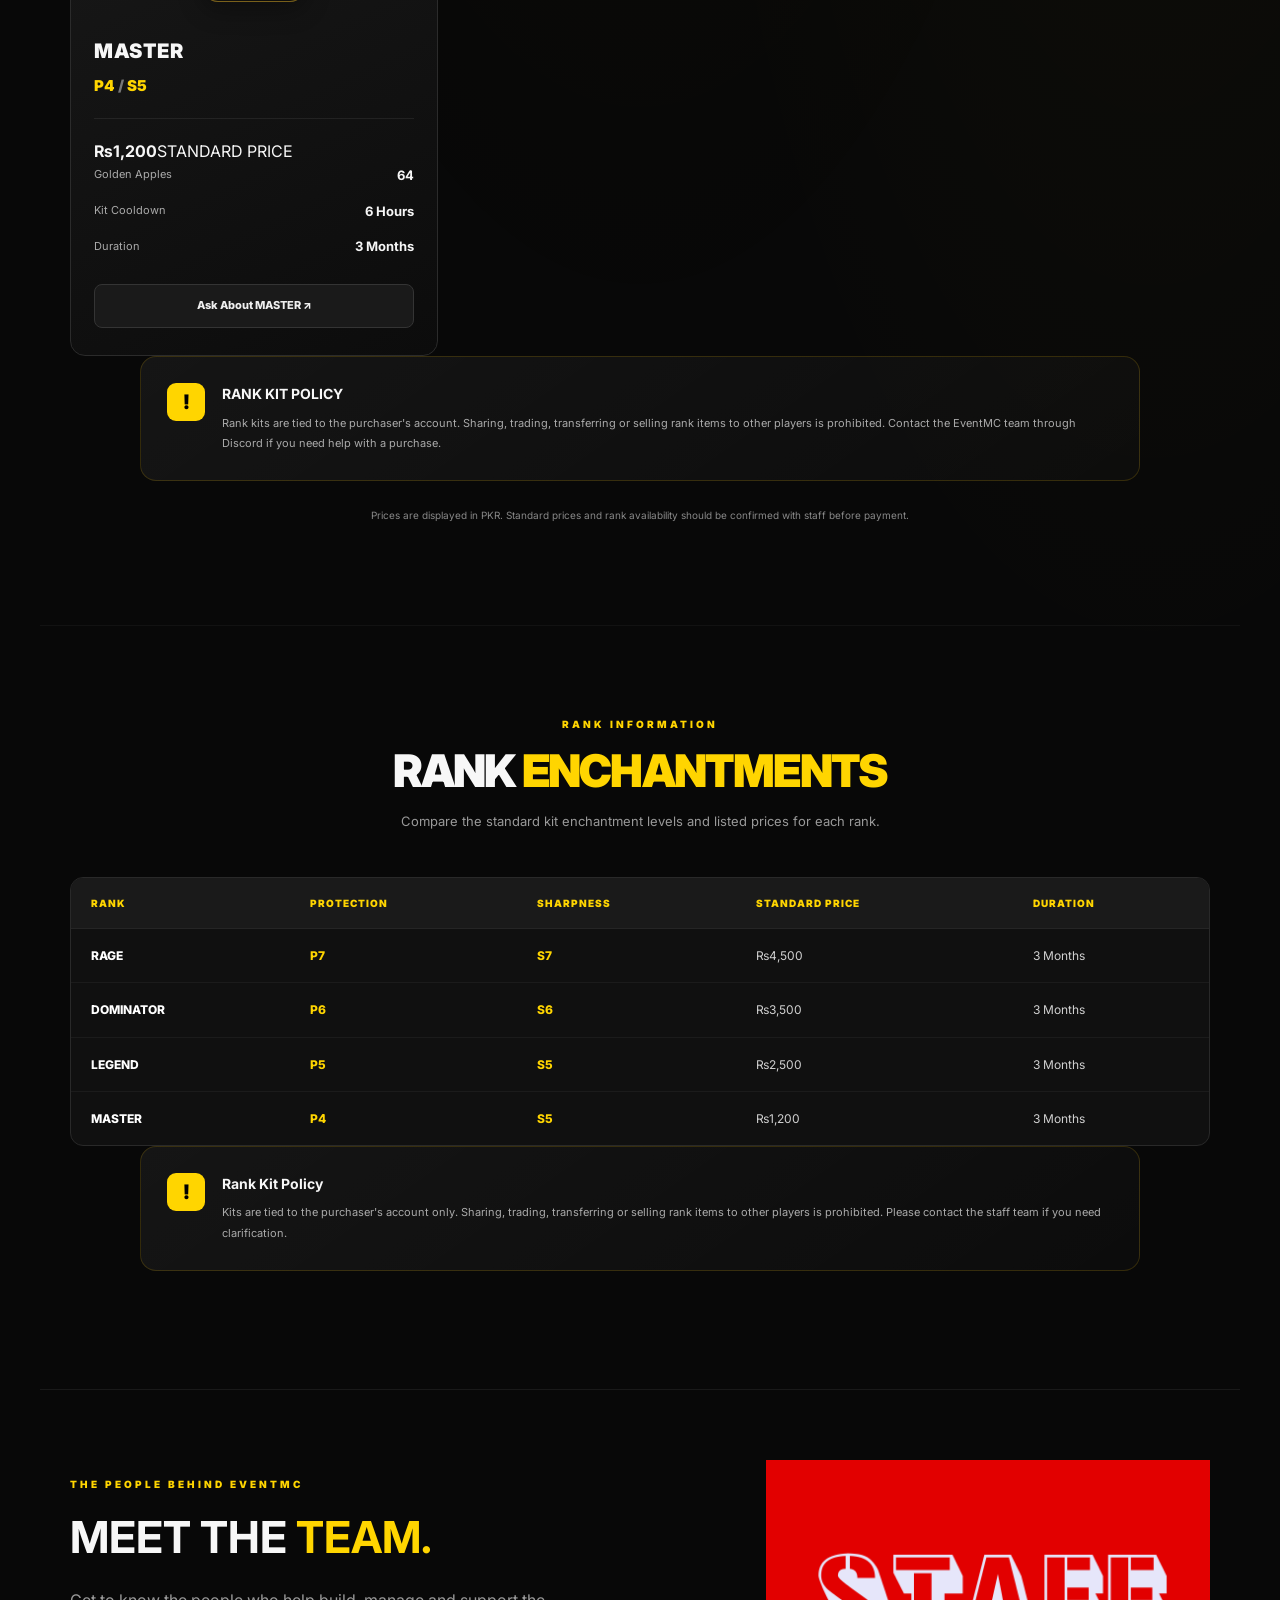
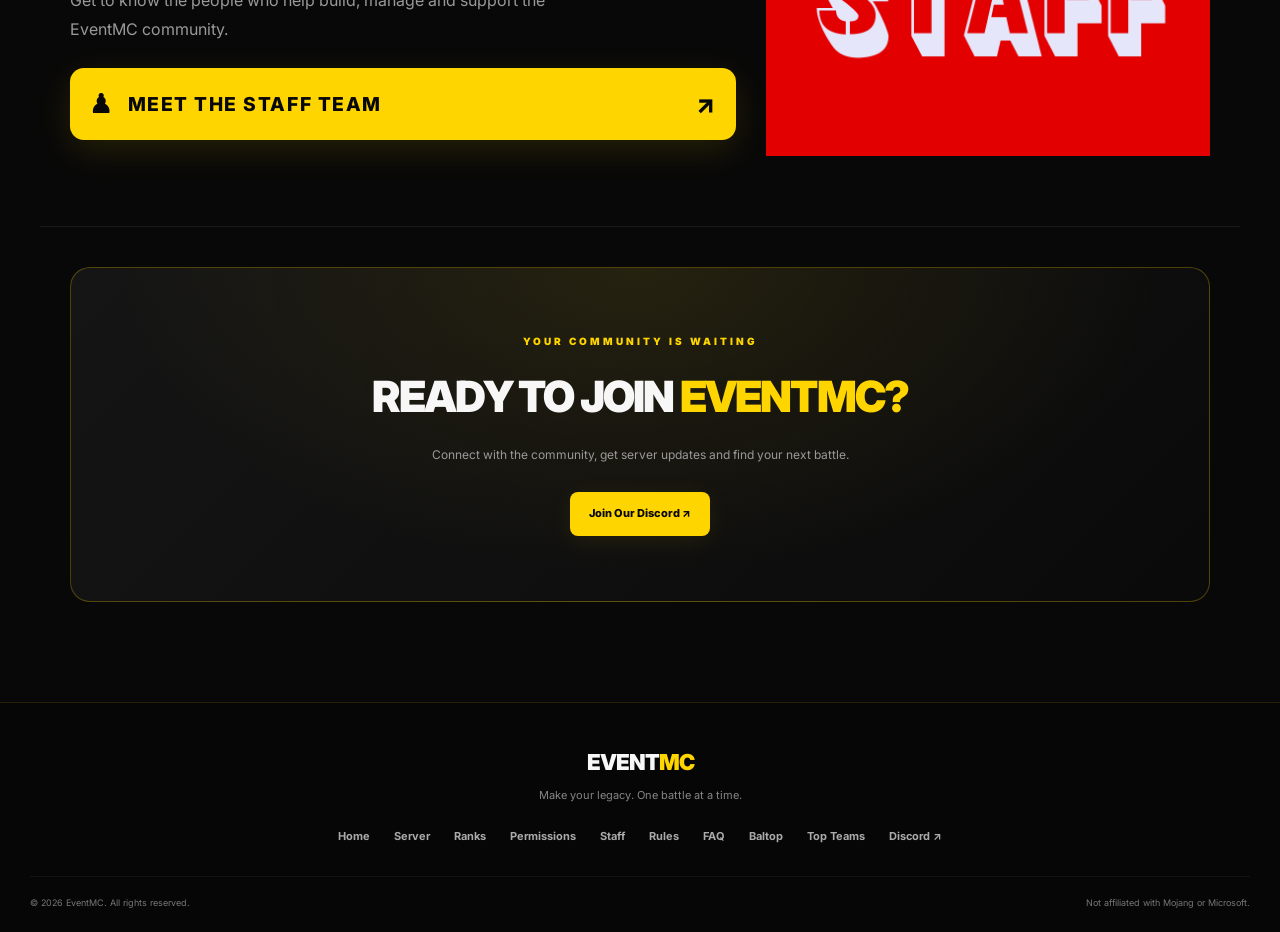
==== commit 5172674e: "Add files via upload" ====
--- a/index.html
+++ b/index.html
@@ -4,249 +4,569 @@
 <head>
   <meta charset="UTF-8">
   <meta name="viewport" content="width=device-width, initial-scale=1.0">
-  <meta name="theme-color" content="#090909">
-  <title>EventMC | Under Maintenance</title>
+  <meta name="theme-color" content="#080808">
+  <meta name="description" content="Enter EventMC Lifesteal. Fight for survival, build your strength and make your legacy at eventmc.xyz.">
+  <meta property="og:title" content="EventMC | Make Your Legacy">
+  <meta property="og:description" content="Survive. Fight. Conquer. Join the EventMC Lifesteal community.">
+  <meta property="og:image" content="assets/eventmc-logo.png">
+  <title>EventMC | Make Your Legacy</title>
+  <link rel="preconnect" href="https://fonts.googleapis.com">
+  <link rel="preconnect" href="https://fonts.gstatic.com" crossorigin>
+  <link href="https://fonts.googleapis.com/css2?family=Inter:wght@400;500;600;700;800;900&display=swap" rel="stylesheet">
+  <link rel="icon" type="image/png" href="assets/eventmc-logo.png">
+  <link rel="stylesheet" href="style.css">
+  <link rel="stylesheet" href="extras.css">
 
   <style>
-    * {
-      margin: 0;
-      padding: 0;
-      box-sizing: border-box;
-    }
-
-    body {
-      min-height: 100vh;
-      background:
-        radial-gradient(ellipse at 50% 40%, rgba(255,198,41,.10), transparent 55%),
-        #090909;
-      color: #f7f3e8;
-      font-family: Arial, Helvetica, sans-serif;
+    .rank-symbol.rank-logo {
+      width: 104px;
+      height: 104px;
+      padding: 10px;
+      margin: 0 auto 14px;
       display: flex;
       align-items: center;
       justify-content: center;
+      box-sizing: border-box;
       overflow: hidden;
-      padding: 25px;
-    }
-
-    .particles {
+      background: linear-gradient(145deg, #1b1913, #0b0b0a);
+      border: 1px solid rgba(255, 198, 41, .42);
+      border-radius: 16px;
+      box-shadow: 0 8px 24px rgba(0,0,0,.32), inset 0 1px 0 rgba(255,255,255,.05);
+    }
+
+    .rank-featured .rank-symbol.rank-logo {
+      background: linear-gradient(145deg, #29200b, #100e09);
+      border-color: rgba(255, 198, 41, .75);
+      box-shadow: 0 0 24px rgba(255,198,41,.12), inset 0 1px 0 rgba(255,255,255,.07);
+    }
+
+    .rank-symbol.rank-logo img {
+      display: block;
+      width: 100%;
+      height: 100%;
+      object-fit: contain;
+    }
+
+    /* Prominent leaderboard buttons */
+    .hero-actions .top-players-button,
+    .hero-actions .top-teams-button {
+      position: relative;
+      min-height: 54px;
+      padding: 15px 25px;
+      border: 1px solid #ffd75a;
+      border-radius: 10px;
+      background: linear-gradient(135deg, #ffd84d 0%, #f0a900 100%);
+      color: #171107;
+      font-size: 14px;
+      font-weight: 900;
+      letter-spacing: 1.1px;
+      box-shadow: 0 0 0 3px rgba(255,198,41,.12), 0 8px 26px rgba(255,184,0,.28);
+      text-shadow: 0 1px 0 rgba(255,255,255,.2);
+      transform: translateY(-2px);
+      transition: transform .2s ease, box-shadow .2s ease, filter .2s ease;
+    }
+
+    .hero-actions .top-players-button:hover,
+    .hero-actions .top-teams-button:hover {
+      transform: translateY(-4px);
+      filter: brightness(1.08);
+      box-shadow: 0 0 0 4px rgba(255,198,41,.17), 0 12px 32px rgba(255,184,0,.38);
+    }
+
+    .hero-actions .top-players-button span,
+    .hero-actions .top-teams-button span {
+      margin-left: 8px;
+      font-size: 17px;
+    }
+
+    @media (max-width: 600px) {
+      .hero-actions .top-players-button,
+      .hero-actions .top-teams-button {
+        min-height: 50px;
+        padding: 13px 19px;
+      }
+    }
+
+    /* =================================
+       EVENTMC REALISTIC-STYLE FIRE FX
+       ================================= */
+
+    body {
+      position: relative;
+      isolation: isolate;
+    }
+
+    .eventmc-fire {
       position: fixed;
       inset: 0;
+      z-index: -1;
+      overflow: hidden;
       pointer-events: none;
-      background-image:
-        radial-gradient(#ffc629 1px, transparent 1px);
-      background-size: 65px 65px;
-      opacity: .12;
-      animation: drift 25s linear infinite;
-    }
-
-    @keyframes drift {
-      from { transform: translateY(0); }
-      to { transform: translateY(-65px); }
-    }
-
-    .container {
-      width: 100%;
-      max-width: 650px;
-      text-align: center;
-      position: relative;
-      z-index: 2;
-      animation: appear 1s ease;
-    }
-
-    @keyframes appear {
-      from { opacity: 0; transform: translateY(25px); }
-      to { opacity: 1; transform: translateY(0); }
-    }
-
-    .logo {
-      width: 105px;
-      height: 105px;
-      object-fit: contain;
-      margin-bottom: 25px;
-      filter: drop-shadow(0 0 22px rgba(255,198,41,.35));
-    }
-
-    .status {
-      display: inline-flex;
-      align-items: center;
-      gap: 9px;
-      border: 1px solid rgba(255,198,41,.35);
-      background: rgba(255,198,41,.07);
-      padding: 9px 17px;
-      border-radius: 30px;
-      color: #ffc629;
-      font-size: 11px;
-      font-weight: 800;
-      letter-spacing: 2px;
-      margin-bottom: 25px;
-    }
-
-    .dot {
-      height: 7px;
-      width: 7px;
-      background: #ffc629;
+      background:
+        radial-gradient(ellipse at 50% 110%, rgba(120, 28, 0, .24), transparent 55%);
+    }
+
+    .eventmc-fire::before {
+      content: "";
+      position: absolute;
+      left: -15%;
+      bottom: -180px;
+      width: 130%;
+      height: 300px;
+      background: radial-gradient(
+        ellipse at center,
+        rgba(255, 74, 0, .24),
+        rgba(255, 130, 0, .10) 40%,
+        transparent 72%
+      );
+      filter: blur(25px);
+      animation: fireBase 3s ease-in-out infinite alternate;
+    }
+
+    .eventmc-flame {
+      position: absolute;
+      bottom: -150px;
+      width: var(--flame-width, 55px);
+      height: var(--flame-height, 220px);
+      left: var(--flame-left);
+      border-radius: 50% 50% 25% 25%;
+      transform-origin: bottom center;
+      opacity: 0;
+      filter: blur(5px);
+      background: linear-gradient(
+        to top,
+        #ff2600 0%,
+        #ff5100 27%,
+        #ff8c00 52%,
+        #ffd34d 72%,
+        rgba(255, 226, 120, .55) 84%,
+        transparent 100%
+      );
+      animation: flameRise var(--flame-speed, 3s) infinite ease-in;
+      animation-delay: var(--flame-delay, 0s);
+    }
+
+    .eventmc-flame::before {
+      content: "";
+      position: absolute;
+      left: 25%;
+      top: 28%;
+      width: 50%;
+      height: 70%;
       border-radius: 50%;
-      box-shadow: 0 0 12px #ffc629;
-      animation: pulse 1.5s infinite;
-    }
-
-    @keyframes pulse {
-      50% { opacity: .3; }
-    }
-
-    h1 {
-      font-size: clamp(38px, 8vw, 68px);
-      font-weight: 950;
-      letter-spacing: -2px;
-      line-height: 1.05;
-      margin-bottom: 20px;
-    }
-
-    h1 span {
-      color: #ffc629;
-    }
-
-    .description {
-      max-width: 490px;
-      margin: 0 auto;
-      color: #a6a091;
-      font-size: 15px;
-      line-height: 1.8;
-    }
-
-    .divider {
-      height: 1px;
-      max-width: 380px;
-      margin: 35px auto;
-      background: linear-gradient(90deg, transparent, #ffc629, transparent);
-      opacity: .5;
-    }
-
-    .info-card {
-      border: 1px solid rgba(255,198,41,.19);
-      background: linear-gradient(145deg, #17150f, #0e0e0c);
-      padding: 25px;
-      border-radius: 16px;
-      margin-bottom: 25px;
-      box-shadow: 0 15px 50px rgba(0,0,0,.35);
-    }
-
-    .info-card h2 {
-      font-size: 13px;
-      color: #ffc629;
-      letter-spacing: 2px;
-      margin-bottom: 12px;
-    }
-
-    .info-card p {
-      color: #b6b0a2;
-      font-size: 13px;
-      line-height: 1.8;
-    }
-
-    .loader {
-      width: 150px;
-      height: 3px;
-      background: #28251c;
-      border-radius: 10px;
-      margin: 23px auto 0;
-      overflow: hidden;
-    }
-
-    .loader span {
-      display: block;
-      height: 100%;
-      width: 40%;
-      background: #ffc629;
-      box-shadow: 0 0 15px #ffc629;
-      animation: loading 2s ease-in-out infinite;
-    }
-
-    @keyframes loading {
-      0% { transform: translateX(-110%); }
-      100% { transform: translateX(370%); }
-    }
-
-    .discord-btn {
-      display: inline-block;
-      padding: 15px 27px;
-      border-radius: 9px;
-      background: #ffc629;
-      color: #090909;
-      text-decoration: none;
-      font-size: 12px;
-      font-weight: 900;
-      letter-spacing: 1px;
-      transition: .25s;
-    }
-
-    .discord-btn:hover {
-      transform: translateY(-4px);
-      box-shadow: 0 8px 30px rgba(255,198,41,.25);
-    }
-
-    footer {
-      margin-top: 45px;
-      color: #625e53;
-      font-size: 10px;
-      letter-spacing: 2px;
-    }
-
-    @media(max-width: 480px) {
-      .logo { width: 85px; height: 85px; }
-      .info-card { padding: 20px; }
+      background: linear-gradient(
+        to top,
+        rgba(255, 70, 0, .95),
+        rgba(255, 190, 30, .8),
+        transparent
+      );
+      filter: blur(7px);
+    }
+
+    @keyframes flameRise {
+      0% {
+        transform: translateY(0) scale(.6, .7) rotate(-9deg);
+        opacity: 0;
+      }
+      15% {
+        opacity: .85;
+      }
+      45% {
+        transform: translateY(-42vh) scale(1.15, 1.35) rotate(9deg);
+        opacity: .78;
+      }
+      75% {
+        opacity: .55;
+      }
+      100% {
+        transform: translateY(-115vh) scale(.35, 1.7) rotate(-12deg);
+        opacity: 0;
+      }
+    }
+
+    .eventmc-ember {
+      position: absolute;
+      bottom: -15px;
+      left: var(--ember-left);
+      width: var(--ember-size, 4px);
+      height: var(--ember-size, 4px);
+      border-radius: 50%;
+      background: #ffb52e;
+      box-shadow: 0 0 8px #ff6a00, 0 0 18px #ff3c00;
+      opacity: 0;
+      animation: emberRise var(--ember-speed, 5s) infinite linear;
+      animation-delay: var(--ember-delay, 0s);
+    }
+
+    @keyframes emberRise {
+      0% {
+        transform: translate3d(0, 0, 0) scale(.5);
+        opacity: 0;
+      }
+      15% {
+        opacity: .95;
+      }
+      100% {
+        transform: translate3d(var(--ember-drift, 45px), -110vh, 0) scale(0);
+        opacity: 0;
+      }
+    }
+
+    @keyframes fireBase {
+      from {
+        opacity: .55;
+        transform: scaleX(.9);
+      }
+      to {
+        opacity: 1;
+        transform: scaleX(1.08);
+      }
+    }
+
+    @media (prefers-reduced-motion: reduce) {
+      .eventmc-flame,
+      .eventmc-ember,
+      .eventmc-fire::before {
+        animation: none !important;
+      }
     }
   </style>
 </head>
 
 <body>
-  <div class="particles"></div>
-
-  <main class="container">
-
-    <img src="assets/eventmc-logo.png"
-         alt="EventMC Logo"
-         class="logo"
-         onerror="this.style.display='none'">
-
-    <div class="status">
-      <span class="dot"></span>
-      SERVER MAINTENANCE
+  <div class="eventmc-fire" id="eventmcFire" aria-hidden="true"></div>
+  <div class="page-glow"></div>
+
+  <header class="site-header">
+    <a class="brand" href="#home" aria-label="EventMC Home">
+      <img src="assets/eventmc-logo.png" alt="EventMC Logo" onerror="this.style.display='none'">
+      <span>EVENT<span class="yellow">MC</span></span>
+    </a>
+
+    <button class="menu-toggle" id="menuToggle" aria-label="Open navigation" aria-expanded="false">
+      <span></span><span></span><span></span>
+    </button>
+
+    <nav class="nav-links" id="navLinks">
+      <a href="index.html#home">Home</a>
+      <a href="index.html#server">Server</a>
+      <a href="index.html#ranks">Ranks</a>
+      <a href="index.html#permissions">Permissions</a>
+      <a href="staff.html">Staff</a>
+      <a href="rules.html">Rules</a>
+      <a href="faq.html">FAQ</a>
+      <a href="baltop.html">Baltop</a>
+      <a href="top-teams.html">Top Teams</a>
+      <a class="nav-discord" href="https://discord.gg/d8NJ4SGXV" target="_blank" rel="noopener noreferrer">Join Discord ↗</a>
+    </nav>
+  </header>
+
+  <main>
+    <section class="hero section-wrap" id="home">
+      <div class="hero-content">
+        <div class="eyebrow"><span class="live-dot"></span> YOUR NEXT MINECRAFT ADVENTURE</div>
+
+        <h1>MAKE YOUR<br><span class="yellow">LEGACY.</span></h1>
+
+        <p class="hero-description">
+          Fight for survival. Build your strength. Make your name. Welcome to the EventMC Lifesteal experience.
+        </p>
+
+        <div class="hero-ip">
+          <div class="ip-icon">
+            <img src="assets/eventmc-logo.png" alt="EventMC">
+          </div>
+          <div>
+            <span class="small-label">JAVA SERVER IP</span>
+            <strong id="serverIp">eventmc.xyz</strong>
+          </div>
+          <button class="copy-button" id="copyIp" type="button">COPY IP</button>
+        </div>
+
+        <div class="hero-actions">
+          <a class="button button-primary" href="#server">Explore Server <span>↓</span></a>
+          <a class="button top-players-button" href="baltop.html">♛ TOP PLAYERS <span>↗</span></a>
+          <a class="button top-teams-button" href="top-teams.html">TOP TEAMS <span>↗</span></a>
+          <a class="button button-outline" href="https://discord.gg/d8NJ4SGXV" target="_blank" rel="noopener noreferrer">Join Community ↗</a>
+        </div>
+
+        <p class="copy-message" id="copyMessage" aria-live="polite"></p>
+      </div>
+
+      <div class="hero-visual">
+        <div class="hero-logo-card">
+          <img src="assets/eventmc-logo.png" alt="EventMC Server Logo" onerror="this.style.display='none'">
+          <div class="logo-fallback">EVENT<span>MC</span></div>
+          <span class="hero-logo-caption">SURVIVE. FIGHT. CONQUER.</span>
+        </div>
+        <div class="floating-chip chip-top">⚔ LIFESTEAL</div>
+        <div class="floating-chip chip-bottom"><span class="live-dot"></span> COMMUNITY SERVER</div>
+      </div>
+    </section>
+
+    <section class="stats-section section-wrap" id="server">
+      <div class="section-kicker">THE SERVER</div>
+      <div class="stats-grid">
+        <article class="stat-card">
+          <div class="stat-top">
+            <span class="stat-icon stat-icon-upload">
+              <img src="assets/player-count.png" alt="Player count icon" onerror="this.hidden=true">
+            </span>
+            <span class="stat-caption">LIVE STATUS</span>
+          </div>
+          <div class="stat-number" id="playerCount">--</div>
+          <div class="stat-label">Players Online</div>
+          <div class="stat-bottom">
+            <span class="status-dot" id="mcStatusDot"></span>
+            <span id="mcStatus">Checking server...</span>
+          </div>
+        </article>
+
+        <article class="stat-card">
+          <div class="stat-top">
+            <span class="stat-icon stat-icon-upload">
+              <img src="assets/discord-count.png" alt="Discord count icon" onerror="this.hidden=true">
+            </span>
+            <span class="stat-caption">COMMUNITY</span>
+          </div>
+          <div class="stat-number" id="discordCount">--</div>
+          <div class="stat-label">Discord Members Online</div>
+          <div class="stat-bottom">
+            <span class="status-dot status-green"></span>
+            <span id="discordStatus">Community connection</span>
+          </div>
+        </article>
+
+        <article class="stat-card mode-stat">
+          <div class="stat-top">
+            <span class="stat-icon stat-icon-image">
+              <img src="assets/life.png" alt="Lifesteal">
+            </span>
+            <span class="stat-caption">GAME MODE</span>
+          </div>
+          <div class="stat-number mode-number">LIFESTEAL</div>
+          <div class="stat-label">Fight to Survive</div>
+          <div class="stat-bottom">
+            <span class="status-dot status-yellow"></span>
+            <span>Minecraft Multiplayer</span>
+          </div>
+        </article>
+      </div>
+    </section>
+
+    <section class="about-section section-wrap">
+      <div class="about-copy">
+        <div class="section-kicker">WELCOME TO EVENTMC</div>
+        <h2>NOT JUST A SERVER.<br><span class="yellow">A LEGACY.</span></h2>
+        <p>Enter the world of EventMC, where every battle matters. Team up with friends, challenge other players and prove yourself in our Lifesteal community.</p>
+        <a class="text-link" href="https://discord.gg/d8NJ4SGXV" target="_blank" rel="noopener noreferrer">Become part of the community ↗</a>
+      </div>
+
+      <div class="feature-list">
+        <article class="feature-card">
+          <div class="feature-icon"><img src="assets/comp.png" alt="Competitive PvP" onerror="this.hidden=true"></div>
+          <div><h3>Competitive PvP</h3><p>Test your skills and take on other players.</p></div>
+        </article>
+        <article class="feature-card">
+          <div class="feature-icon"><img src="assets/life.png" alt="Lifesteal" onerror="this.hidden=true"></div>
+          <div><h3>Lifesteal Gameplay</h3><p>Fight smart, survive longer and protect your progress.</p></div>
+        </article>
+        <article class="feature-card">
+          <div class="feature-icon"><img src="assets/community.png" alt="Community First" onerror="this.hidden=true"></div>
+          <div><h3>Community First</h3><p>Connect with the community through our Discord server.</p></div>
+        </article>
+      </div>
+    </section>
+
+    <section class="join-section section-wrap">
+      <div class="section-heading">
+        <div class="section-kicker">GET STARTED</div>
+        <h2>JOIN THE <span class="yellow">BATTLE.</span></h2>
+        <p>Three simple steps to get into EventMC.</p>
+      </div>
+
+      <div class="steps-grid">
+        <article class="step-card"><span class="step-number">01</span><h3>Open Minecraft</h3><p>Launch Minecraft Java Edition and open Multiplayer.</p></article>
+        <article class="step-card"><span class="step-number">02</span><h3>Add Server</h3><p>Enter <strong>eventmc.xyz</strong> as the server address.</p></article>
+        <article class="step-card"><span class="step-number">03</span><h3>Join EventMC</h3><p>Connect to the server and start your adventure.</p></article>
+      </div>
+    </section>
+
+    <section class="ranks-section section-wrap" id="ranks">
+      <div class="section-heading">
+        <div class="section-kicker">THE EVENTMC RANK SHOP</div>
+        <h2>CHOOSE YOUR <span class="yellow">RANK.</span></h2>
+        <p>Choose the tier that fits your playstyle. Every rank comes with its own kit benefits and custom enchantment levels.</p>
+        <div class="rank-note">Standard listed prices are shown below. For the latest availability and purchase details, contact the EventMC team through Discord.</div>
+      </div>
+
+      <div class="ranks-grid permanent-ranks-grid">
+        <article class="rank-card rank-featured permanent-rank-card">
+          <div class="rank-badge">TOP TIER</div>
+          <div class="rank-symbol rank-logo"><img src="assets/rage.png" alt="RAGE Rank Logo" loading="lazy"></div>
+          <h3>RAGE</h3>
+          <div class="rank-enchants">P7 <span>/</span> S7</div>
+          <div class="rank-divider"></div>
+          <div class="permanent-price"><strong>₨4,500</strong><span>STANDARD PRICE</span></div>
+          <div class="price-row"><span>Enchanted Golden Apples</span><strong>16</strong></div>
+          <div class="price-row"><span>Kit Cooldown</span><strong>2 Days</strong></div>
+          <div class="price-row"><span>Duration</span><strong>3 Months</strong></div>
+          <div class="rank-note">Elytra usage enabled</div>
+          <a class="button button-primary rank-action" href="https://discord.gg/d8NJ4SGXV" target="_blank" rel="noopener noreferrer">Ask About RAGE ↗</a>
+        </article>
+
+        <article class="rank-card permanent-rank-card">
+          <div class="rank-symbol rank-logo"><img src="assets/dominator.png" alt="DOMINATOR Rank Logo" loading="lazy"></div>
+          <h3>DOMINATOR</h3>
+          <div class="rank-enchants">P6 <span>/</span> S6</div>
+          <div class="rank-divider"></div>
+          <div class="permanent-price"><strong>₨3,500</strong><span>STANDARD PRICE</span></div>
+          <div class="price-row"><span>Enchanted Golden Apples</span><strong>12</strong></div>
+          <div class="price-row"><span>Kit Cooldown</span><strong>2 Days</strong></div>
+          <div class="price-row"><span>Duration</span><strong>3 Months</strong></div>
+          <a class="button button-rank rank-action" href="https://discord.gg/d8NJ4SGXV" target="_blank" rel="noopener noreferrer">Ask About DOMINATOR ↗</a>
+        </article>
+
+        <article class="rank-card permanent-rank-card">
+          <div class="rank-symbol rank-logo"><img src="assets/legend.png" alt="LEGEND Rank Logo" loading="lazy"></div>
+          <h3>LEGEND</h3>
+          <div class="rank-enchants">P5 <span>/</span> S5</div>
+          <div class="rank-divider"></div>
+          <div class="permanent-price"><strong>₨2,500</strong><span>STANDARD PRICE</span></div>
+          <div class="price-row"><span>Enchanted Golden Apples</span><strong>3</strong></div>
+          <div class="price-row"><span>Kit Cooldown</span><strong>1 Day</strong></div>
+          <div class="price-row"><span>Duration</span><strong>3 Months</strong></div>
+          <a class="button button-rank rank-action" href="https://discord.gg/d8NJ4SGXV" target="_blank" rel="noopener noreferrer">Ask About LEGEND ↗</a>
+        </article>
+
+        <article class="rank-card permanent-rank-card">
+          <div class="rank-symbol rank-logo"><img src="assets/master.png" alt="MASTER Rank Logo" loading="lazy"></div>
+          <h3>MASTER</h3>
+          <div class="rank-enchants">P4 <span>/</span> S5</div>
+          <div class="rank-divider"></div>
+          <div class="permanent-price"><strong>₨1,200</strong><span>STANDARD PRICE</span></div>
+          <div class="price-row"><span>Golden Apples</span><strong>64</strong></div>
+          <div class="price-row"><span>Kit Cooldown</span><strong>6 Hours</strong></div>
+          <div class="price-row"><span>Duration</span><strong>3 Months</strong></div>
+          <a class="button button-rank rank-action" href="https://discord.gg/d8NJ4SGXV" target="_blank" rel="noopener noreferrer">Ask About MASTER ↗</a>
+        </article>
+      </div>
+
+      <div class="policy-card rank-shop-policy">
+        <div class="policy-icon">!</div>
+        <div>
+          <h3>RANK KIT POLICY</h3>
+          <p>Rank kits are tied to the purchaser's account. Sharing, trading, transferring or selling rank items to other players is prohibited. Contact the EventMC team through Discord if you need help with a purchase.</p>
+        </div>
+      </div>
+      <p class="shop-disclaimer">Prices are displayed in PKR. Standard prices and rank availability should be confirmed with staff before payment.</p>
+    </section>
+
+    <section class="permissions-section section-wrap" id="permissions">
+      <div class="section-heading">
+        <div class="section-kicker">RANK INFORMATION</div>
+        <h2>RANK <span class="yellow">ENCHANTMENTS</span></h2>
+        <p>Compare the standard kit enchantment levels and listed prices for each rank.</p>
+      </div>
+
+      <div class="table-wrap">
+        <table class="permissions-table">
+          <thead><tr><th>Rank</th><th>Protection</th><th>Sharpness</th><th>Standard Price</th><th>Duration</th></tr></thead>
+          <tbody>
+            <tr><td>RAGE</td><td>P7</td><td>S7</td><td>₨4,500</td><td>3 Months</td></tr>
+            <tr><td>DOMINATOR</td><td>P6</td><td>S6</td><td>₨3,500</td><td>3 Months</td></tr>
+            <tr><td>LEGEND</td><td>P5</td><td>S5</td><td>₨2,500</td><td>3 Months</td></tr>
+            <tr><td>MASTER</td><td>P4</td><td>S5</td><td>₨1,200</td><td>3 Months</td></tr>
+          </tbody>
+        </table>
+      </div>
+
+      <div class="policy-card">
+        <div class="policy-icon">!</div>
+        <div>
+          <h3>Rank Kit Policy</h3>
+          <p>Kits are tied to the purchaser's account only. Sharing, trading, transferring or selling rank items to other players is prohibited. Please contact the staff team if you need clarification.</p>
+        </div>
+      </div>
+    </section>
+
+    <section class="staff-preview section-wrap" aria-labelledby="staffPreviewTitle">
+      <div class="staff-preview-copy">
+        <div class="section-kicker">THE PEOPLE BEHIND EVENTMC</div>
+        <h2 id="staffPreviewTitle">MEET THE <span class="yellow">TEAM.</span></h2>
+        <p>Get to know the people who help build, manage and support the EventMC community.</p>
+        <a class="button button-primary staff-team-bar" href="staff.html">
+          <span class="staff-team-bar-icon">♟</span> MEET THE STAFF TEAM <span class="staff-team-arrow">↗</span>
+        </a>
+      </div>
+      <div class="staff-preview-mark"><img src="assets/staff.png" alt="EventMC Staff Team" loading="lazy"></div>
+    </section>
+
+    <section class="discord-cta section-wrap">
+      <div class="cta-content">
+        <div class="section-kicker">YOUR COMMUNITY IS WAITING</div>
+        <h2>READY TO JOIN <span class="yellow">EVENTMC?</span></h2>
+        <p>Connect with the community, get server updates and find your next battle.</p>
+        <a class="button button-primary" href="https://discord.gg/d8NJ4SGXV" target="_blank" rel="noopener noreferrer">Join Our Discord ↗</a>
+      </div>
+    </section>
+  </main>
+
+  <footer class="site-footer">
+    <a class="footer-brand" href="#home">EVENT<span class="yellow">MC</span></a>
+    <p>Make your legacy. One battle at a time.</p>
+
+    <div class="footer-links">
+      <a href="index.html#home">Home</a>
+      <a href="index.html#server">Server</a>
+      <a href="index.html#ranks">Ranks</a>
+      <a href="index.html#permissions">Permissions</a>
+      <a href="staff.html">Staff</a>
+      <a href="rules.html">Rules</a>
+      <a href="faq.html">FAQ</a>
+      <a href="baltop.html">Baltop</a>
+      <a href="top-teams.html">Top Teams</a>
+      <a href="https://discord.gg/d8NJ4SGXV" target="_blank" rel="noopener noreferrer">Discord ↗</a>
     </div>
 
-    <h1>WE'LL BE<br><span>BACK SOON.</span></h1>
-
-    <p class="description">
-      EventMC Web is currently undergoing scheduled maintenance.
-      Our team is working behind the scenes to improve your
-      experience. We'll be back stronger than ever.
-    </p>
-
-    <div class="divider"></div>
-
-    <section class="info-card">
-      <h2>⚙ SYSTEM UPGRADE IN PROGRESS</h2>
-      <p>
-        Website may be temporarily unavailable.
-        Thank you for your patience and continued support.
-      </p>
-
-      <div class="loader">
-        <span></span>
-      </div>
-    </section>
-
-    <a href="https://discord.gg/d8NJ4SGXV"
-       target="_blank"
-       rel="noopener noreferrer"
-       class="discord-btn">
-      JOIN OUR DISCORD ↗
-    </a>
-
-    <footer>
-      © EVENTMC NETWORK · EST. TO DOMINATE
-    </footer>
-
-  </main>
+    <div class="footer-bottom">
+      <span>© <span id="currentYear"></span> EventMC. All rights reserved.</span>
+      <span>Not affiliated with Mojang or Microsoft.</span>
+    </div>
+  </footer>
+
+  <script>
+  (() => {
+    const fire = document.getElementById("eventmcFire");
+    if (!fire || window.matchMedia("(prefers-reduced-motion: reduce)").matches) return;
+
+    // Create animated flames
+    for (let i = 0; i < 38; i++) {
+      const flame = document.createElement("div");
+      flame.className = "eventmc-flame";
+      flame.style.setProperty("--flame-left", Math.random() * 100 + "%");
+      flame.style.setProperty("--flame-width", 25 + Math.random() * 65 + "px");
+      flame.style.setProperty("--flame-height", 110 + Math.random() * 190 + "px");
+      flame.style.setProperty("--flame-speed", 2 + Math.random() * 2.5 + "s");
+      flame.style.setProperty("--flame-delay", Math.random() * 5 + "s");
+      fire.appendChild(flame);
+    }
+
+    // Create floating embers
+    for (let i = 0; i < 55; i++) {
+      const ember = document.createElement("div");
+      ember.className = "eventmc-ember";
+      ember.style.setProperty("--ember-left", Math.random() * 100 + "%");
+      ember.style.setProperty("--ember-size", 2 + Math.random() * 4 + "px");
+      ember.style.setProperty("--ember-speed", 3 + Math.random() * 6 + "s");
+      ember.style.setProperty("--ember-delay", Math.random() * 7 + "s");
+      ember.style.setProperty("--ember-drift", (Math.random() * 100 - 50) + "px");
+      fire.appendChild(ember);
+    }
+  })();
+  </script>
+
+  <script src="script.js" defer></script>
+  <script defer src="page-transitions.js"></script>
 </body>
 </html>
--- a/style.css
+++ b/style.css
@@ -0,0 +1,1876 @@
+
+/* ========================================
+   EVENTMC — COMPLETE WEBSITE STYLES
+   Theme: Black / Yellow
+======================================== */
+
+:root {
+  --bg: #080808;
+  --bg-soft: #101010;
+  --card: #131313;
+  --card-hover: #191919;
+  --yellow: #ffd400;
+  --yellow-light: #ffe45c;
+  --text: #f7f7f7;
+  --muted: #999999;
+  --border: #292929;
+  --green: #38df85;
+  --red: #ff5555;
+  --radius: 16px;
+  --container: 1200px;
+}
+
+* {
+  box-sizing: border-box;
+  margin: 0;
+  padding: 0;
+}
+
+html {
+  scroll-behavior: smooth;
+  scroll-padding-top: 95px;
+}
+
+body {
+  background: var(--bg);
+  color: var(--text);
+  font-family: "Inter", Arial, sans-serif;
+  line-height: 1.6;
+  overflow-x: hidden;
+}
+
+body::before {
+  content: "";
+  position: fixed;
+  inset: 0;
+  z-index: -2;
+  pointer-events: none;
+  background:
+    radial-gradient(ellipse at 15% 15%, #ffd40009, transparent 35%),
+    radial-gradient(ellipse at 90% 55%, #ffd40006, transparent 30%);
+}
+
+a {
+  color: inherit;
+  text-decoration: none;
+}
+
+button {
+  font: inherit;
+}
+
+button,
+a {
+  -webkit-tap-highlight-color: transparent;
+}
+
+button:focus-visible,
+a:focus-visible {
+  outline: 2px solid var(--yellow);
+  outline-offset: 4px;
+}
+
+img {
+  max-width: 100%;
+}
+
+::selection {
+  background: var(--yellow);
+  color: #000;
+}
+
+.yellow {
+  color: var(--yellow);
+}
+
+.page-glow {
+  position: absolute;
+  top: 400px;
+  left: -250px;
+  width: 500px;
+  height: 500px;
+  border-radius: 50%;
+  background: #ffd40008;
+  filter: blur(100px);
+  pointer-events: none;
+  z-index: -1;
+}
+
+.section-wrap {
+  width: min(var(--container), 100%);
+  margin-inline: auto;
+  padding-inline: 30px;
+}
+
+/* NAVIGATION */
+
+.site-header {
+  position: sticky;
+  top: 0;
+  z-index: 100;
+  display: flex;
+  align-items: center;
+  justify-content: space-between;
+  gap: 28px;
+  padding: 15px max(30px, calc((100vw - 1200px) / 2));
+  background: #080808ed;
+  border-bottom: 1px solid #ffffff0c;
+  backdrop-filter: blur(18px);
+  -webkit-backdrop-filter: blur(18px);
+}
+
+.brand {
+  display: inline-flex;
+  align-items: center;
+  gap: 10px;
+  flex-shrink: 0;
+  font-size: 21px;
+  font-weight: 900;
+  letter-spacing: -1px;
+}
+
+.brand img {
+  width: 42px;
+  height: 42px;
+  object-fit: contain;
+}
+
+.nav-links {
+  display: flex;
+  align-items: center;
+  gap: 27px;
+}
+
+.nav-links > a {
+  color: #bcbcbc;
+  font-size: 12px;
+  font-weight: 700;
+  transition: color 0.2s ease;
+}
+
+.nav-links > a:hover {
+  color: var(--yellow);
+}
+
+.nav-links .nav-discord {
+  padding: 10px 15px;
+  color: #080808;
+  background: var(--yellow);
+  border-radius: 7px;
+  transition: background 0.2s, transform 0.2s;
+}
+
+.nav-links .nav-discord:hover {
+  color: #000;
+  background: var(--yellow-light);
+  transform: translateY(-2px);
+}
+
+.menu-toggle {
+  display: none;
+  width: 42px;
+  height: 42px;
+  padding: 10px;
+  border: 1px solid var(--border);
+  border-radius: 8px;
+  background: #121212;
+  cursor: pointer;
+}
+
+.menu-toggle span {
+  display: block;
+  width: 100%;
+  height: 2px;
+  margin: 4px 0;
+  background: var(--yellow);
+  transition: transform 0.2s, opacity 0.2s;
+}
+
+/* HERO */
+
+.hero {
+  min-height: 570px;
+  display: grid;
+  grid-template-columns: 1.1fr 0.9fr;
+  align-items: center;
+  gap: 35px;
+  padding-top: 85px;
+  padding-bottom: 80px;
+}
+
+.hero-content {
+  position: relative;
+  z-index: 2;
+}
+
+.eyebrow,
+.section-kicker {
+  color: var(--yellow);
+  font-size: 10px;
+  font-weight: 900;
+  letter-spacing: 3px;
+  text-transform: uppercase;
+}
+
+.eyebrow {
+  display: inline-flex;
+  align-items: center;
+  gap: 10px;
+  padding: 9px 13px;
+  border: 1px solid #ffd40030;
+  border-radius: 50px;
+  background: #ffd40008;
+}
+
+.live-dot,
+.status-dot {
+  width: 8px;
+  height: 8px;
+  display: inline-block;
+  flex-shrink: 0;
+  border-radius: 50%;
+  background: var(--green);
+  box-shadow: 0 0 10px #38df8560;
+}
+
+.live-dot {
+  animation: livePulse 1.8s infinite;
+}
+
+.hero h1 {
+  margin-top: 25px;
+  font-size: clamp(53px, 6.4vw, 84px);
+  font-weight: 900;
+  line-height: 0.99;
+  letter-spacing: -5px;
+}
+
+.hero-description {
+  max-width: 490px;
+  margin-top: 24px;
+  color: var(--muted);
+  font-size: 14px;
+  line-height: 1.9;
+}
+
+.hero-ip {
+  width: min(440px, 100%);
+  display: flex;
+  align-items: center;
+  gap: 14px;
+  margin-top: 28px;
+  padding: 14px;
+  border: 1px solid #303030;
+  border-radius: 12px;
+  background: linear-gradient(110deg, #171717, #0c0c0c);
+}
+
+.ip-icon {
+  width: 42px;
+  height: 42px;
+  display: grid;
+  place-items: center;
+  flex-shrink: 0;
+  color: #000;
+  background: var(--yellow);
+  border-radius: 9px;
+  font-size: 21px;
+}
+
+.hero-ip > div:nth-child(2) {
+  min-width: 0;
+  flex: 1;
+}
+
+.small-label {
+  display: block;
+  margin-bottom: 2px;
+  color: #858585;
+  font-size: 9px;
+  font-weight: 800;
+  letter-spacing: 1.4px;
+}
+
+.hero-ip strong {
+  font-size: 15px;
+  overflow-wrap: anywhere;
+}
+
+.copy-button {
+  padding: 10px 12px;
+  color: var(--yellow);
+  border: 1px solid #ffd40060;
+  border-radius: 7px;
+  background: #ffd4000b;
+  font-size: 10px;
+  font-weight: 900;
+  cursor: pointer;
+  transition: background 0.2s, color 0.2s;
+}
+
+.copy-button:hover {
+  color: #000;
+  background: var(--yellow);
+}
+
+.hero-actions {
+  display: flex;
+  flex-wrap: wrap;
+  gap: 12px;
+  margin-top: 23px;
+}
+
+.button {
+  min-height: 44px;
+  display: inline-flex;
+  align-items: center;
+  justify-content: center;
+  gap: 9px;
+  padding: 12px 18px;
+  border: 1px solid transparent;
+  border-radius: 8px;
+  font-size: 11px;
+  font-weight: 800;
+  text-align: center;
+  transition: transform 0.22s, background 0.22s,
+              border-color 0.22s, box-shadow 0.22s;
+  cursor: pointer;
+}
+
+.button:hover {
+  transform: translateY(-3px);
+}
+
+.button-primary {
+  color: #080808;
+  background: var(--yellow);
+  box-shadow: 0 5px 25px #ffd40014;
+}
+
+.button-primary:hover {
+  background: var(--yellow-light);
+  box-shadow: 0 8px 28px #ffd40025;
+}
+
+.button-outline {
+  color: #eee;
+  border-color: #363636;
+  background: #111111;
+}
+
+.button-outline:hover {
+  border-color: var(--yellow);
+}
+
+.copy-message {
+  min-height: 20px;
+  margin-top: 9px;
+  color: var(--green);
+  font-size: 11px;
+}
+
+/* HERO LOGO VISUAL */
+
+.hero-visual {
+  position: relative;
+  min-height: 380px;
+  display: grid;
+  place-items: center;
+  isolation: isolate;
+}
+
+.hero-visual::before {
+  content: "";
+  position: absolute;
+  width: 300px;
+  height: 300px;
+  border-radius: 50%;
+  background: #ffd40012;
+  filter: blur(55px);
+  z-index: -2;
+}
+
+.hero-ring {
+  position: absolute;
+  width: 310px;
+  height: 310px;
+  border: 1px solid #ffd40026;
+  border-radius: 50%;
+}
+
+.ring-one {
+  animation: ringRotate 24s linear infinite;
+}
+
+.ring-two {
+  width: 255px;
+  height: 255px;
+  border-style: dashed;
+  opacity: 0.7;
+  animation: ringRotate 32s linear infinite reverse;
+}
+
+.hero-logo-card {
+  width: 260px;
+  height: 260px;
+  display: flex;
+  flex-direction: column;
+  align-items: center;
+  justify-content: center;
+  gap: 10px;
+  animation: floatLogo 5s ease-in-out infinite;
+}
+
+.hero-logo-card img {
+  width: 190px;
+  height: 190px;
+  object-fit: contain;
+  filter: drop-shadow(0 0 22px #ffd40020);
+}
+
+.logo-fallback {
+  display: none;
+  font-size: 43px;
+  font-weight: 900;
+  letter-spacing: -3px;
+}
+
+.logo-fallback span {
+  color: var(--yellow);
+}
+
+.hero-logo-card img[style*="display: none"] + .logo-fallback {
+  display: block;
+}
+
+.hero-logo-caption {
+  color: #aaa;
+  font-size: 9px;
+  font-weight: 800;
+  letter-spacing: 3px;
+}
+
+.floating-chip {
+  position: absolute;
+  display: flex;
+  align-items: center;
+  gap: 8px;
+  padding: 12px 15px;
+  border: 1px solid #343434;
+  border-radius: 9px;
+  background: #111111eb;
+  box-shadow: 0 12px 35px #00000040;
+  font-size: 10px;
+  font-weight: 900;
+  letter-spacing: 1px;
+}
+
+.chip-top {
+  top: 47px;
+  right: 5px;
+  color: var(--yellow);
+  transform: rotate(4deg);
+}
+
+.chip-bottom {
+  bottom: 42px;
+  left: 0;
+  color: #ddd;
+  transform: rotate(-3deg);
+}
+
+/* LIVE STATS */
+
+.stats-section {
+  padding-top: 10px;
+  padding-bottom: 75px;
+}
+
+.stats-section > .section-kicker {
+  margin-bottom: 17px;
+}
+
+.stats-grid {
+  display: grid;
+  grid-template-columns: repeat(3, minmax(0, 1fr));
+  gap: 17px;
+}
+
+.stat-card {
+  min-width: 0;
+  padding: 23px;
+  border: 1px solid var(--border);
+  border-radius: var(--radius);
+  background: linear-gradient(145deg, #171717, #0d0d0d);
+  transition: transform 0.25s, border-color 0.25s;
+}
+
+.stat-card:hover {
+  transform: translateY(-5px);
+  border-color: #ffd40070;
+}
+
+.stat-top {
+  display: flex;
+  align-items: center;
+  justify-content: space-between;
+  gap: 10px;
+}
+
+.stat-icon {
+  width: 40px;
+  height: 40px;
+  display: grid;
+  place-items: center;
+  color: var(--yellow);
+  border: 1px solid #ffd4002b;
+  border-radius: 10px;
+  background: #ffd4000b;
+  font-size: 22px;
+}
+
+.stat-caption {
+  color: #777;
+  font-size: 9px;
+  font-weight: 800;
+  letter-spacing: 1.5px;
+}
+
+.stat-number {
+  margin-top: 22px;
+  font-size: clamp(34px, 4vw, 49px);
+  font-weight: 900;
+  line-height: 1.15;
+  letter-spacing: -2px;
+  overflow-wrap: anywhere;
+}
+
+.stat-label {
+  margin-top: 6px;
+  color: #c9c9c9;
+  font-size: 12px;
+  font-weight: 600;
+}
+
+.stat-bottom {
+  display: flex;
+  align-items: center;
+  gap: 8px;
+  margin-top: 19px;
+  padding-top: 13px;
+  border-top: 1px solid #ffffff0c;
+  color: #aaa;
+  font-size: 10px;
+}
+
+.status-green {
+  background: var(--green);
+}
+
+.status-yellow {
+  background: var(--yellow);
+  box-shadow: 0 0 10px #ffd40050;
+}
+
+.status-red {
+  background: var(--red);
+  box-shadow: 0 0 10px #ff555550;
+}
+
+.mode-number {
+  margin-top: 26px;
+  color: var(--yellow);
+  font-size: clamp(21px, 2.5vw, 29px);
+  letter-spacing: -1px;
+}
+
+/* SECTION HEADINGS */
+
+.section-heading {
+  max-width: 700px;
+  margin: 0 auto 45px;
+  text-align: center;
+}
+
+.section-heading h2,
+.about-copy h2 {
+  margin-top: 12px;
+  font-size: clamp(30px, 4vw, 45px);
+  font-weight: 900;
+  line-height: 1.2;
+  letter-spacing: -1.8px;
+}
+
+.section-heading > p {
+  margin-top: 13px;
+  color: var(--muted);
+  font-size: 13px;
+}
+
+.rank-note {
+  display: inline-block;
+  margin-top: 20px;
+  padding: 9px 13px;
+  border: 1px solid #ffd40025;
+  border-radius: 8px;
+  background: #ffd40008;
+  color: #c8c8c8;
+  font-size: 11px;
+}
+
+/* ABOUT */
+
+.about-section {
+  display: grid;
+  grid-template-columns: 1fr 1fr;
+  align-items: center;
+  gap: 65px;
+  padding-top: 65px;
+  padding-bottom: 100px;
+}
+
+.about-copy h2 {
+  margin-top: 16px;
+}
+
+.about-copy > p {
+  max-width: 500px;
+  margin-top: 20px;
+  color: var(--muted);
+  font-size: 13px;
+  line-height: 2;
+}
+
+.text-link {
+  display: inline-block;
+  margin-top: 22px;
+  color: var(--yellow);
+  font-size: 12px;
+  font-weight: 800;
+}
+
+.text-link:hover {
+  text-decoration: underline;
+}
+
+.feature-list {
+  display: grid;
+  gap: 13px;
+}
+
+.feature-card {
+  display: flex;
+  align-items: flex-start;
+  gap: 17px;
+  padding: 22px;
+  border: 1px solid var(--border);
+  border-radius: 13px;
+  background: #111111;
+  transition: border-color 0.2s, transform 0.2s;
+}
+
+.feature-card:hover {
+  border-color: #ffd40055;
+  transform: translateX(4px);
+}
+
+.feature-icon {
+  width: 44px;
+  height: 44px;
+  display: grid;
+  place-items: center;
+  flex-shrink: 0;
+  border-radius: 10px;
+  background: #ffd40012;
+  color: var(--yellow);
+  font-size: 22px;
+}
+
+.feature-card h3 {
+  font-size: 14px;
+}
+
+.feature-card p {
+  margin-top: 5px;
+  color: var(--muted);
+  font-size: 11px;
+  line-height: 1.8;
+}
+
+/* JOIN STEPS */
+
+.join-section {
+  padding-top: 70px;
+  padding-bottom: 100px;
+  border-top: 1px solid #ffffff0b;
+}
+
+.steps-grid {
+  display: grid;
+  grid-template-columns: repeat(3, minmax(0, 1fr));
+  gap: 17px;
+}
+
+.step-card {
+  position: relative;
+  overflow: hidden;
+  padding: 28px 24px;
+  border: 1px solid var(--border);
+  border-radius: 14px;
+  background: linear-gradient(145deg, #151515, #0b0b0b);
+  transition: transform 0.25s, border-color 0.25s;
+}
+
+.step-card:hover {
+  transform: translateY(-5px);
+  border-color: #ffd40065;
+}
+
+.step-number {
+  color: var(--yellow);
+  font-size: 30px;
+  font-weight: 900;
+  letter-spacing: -2px;
+}
+
+.step-card h3 {
+  margin-top: 19px;
+  font-size: 16px;
+}
+
+.step-card p {
+  margin-top: 10px;
+  color: var(--muted);
+  font-size: 12px;
+  line-height: 1.9;
+}
+
+.step-card strong {
+  color: var(--yellow);
+}
+
+/* RANK SHOP */
+
+.ranks-section {
+  padding-top: 95px;
+  padding-bottom: 100px;
+  border-top: 1px solid #ffffff0b;
+  background:
+    radial-gradient(ellipse at 50% 0%, #ffd40008, transparent 60%);
+}
+
+.ranks-grid {
+  display: grid;
+  grid-template-columns: repeat(3, minmax(0, 1fr));
+  gap: 18px;
+  align-items: stretch;
+}
+
+.rank-card {
+  position: relative;
+  display: flex;
+  flex-direction: column;
+  min-width: 0;
+  padding: 27px 23px;
+  border: 1px solid #2b2b2b;
+  border-radius: 15px;
+  background: linear-gradient(155deg, #181818, #0c0c0c);
+  transition: transform 0.25s, border-color 0.25s,
+              box-shadow 0.25s;
+}
+
+.rank-card:hover {
+  transform: translateY(-6px);
+  border-color: #ffd40075;
+  box-shadow: 0 12px 35px #00000035;
+}
+
+.rank-symbol {
+  width: 49px;
+  height: 49px;
+  display: grid;
+  place-items: center;
+  color: var(--yellow);
+  border: 1px solid #ffd4002d;
+  border-radius: 12px;
+  background: #ffd4000b;
+  font-size: 27px;
+}
+
+.rank-card h3 {
+  margin-top: 19px;
+  font-size: 20px;
+  font-weight: 900;
+  letter-spacing: 0.5px;
+}
+
+.rank-enchants {
+  margin-top: 7px;
+  color: var(--yellow);
+  font-size: 15px;
+  font-weight: 900;
+}
+
+.rank-enchants span {
+  color: #777;
+}
+
+.rank-divider {
+  height: 1px;
+  margin: 20px 0;
+  background: #ffffff12;
+}
+
+.price-row {
+  display: flex;
+  align-items: center;
+  justify-content: space-between;
+  gap: 12px;
+  margin-bottom: 15px;
+  font-size: 11px;
+}
+
+.price-row span {
+  color: #aaa;
+}
+
+.price-row strong {
+  color: #f6f6f6;
+  font-size: 13px;
+  white-space: nowrap;
+}
+
+.button-rank {
+  width: 100%;
+  margin-top: auto;
+  color: #eee;
+  border-color: #343434;
+  background: #1a1a1a;
+}
+
+.button-rank:hover {
+  color: var(--yellow);
+  border-color: var(--yellow);
+}
+
+.rank-card > .button-rank {
+  margin-top: 12px;
+}
+
+.rank-featured {
+  border-color: #ffd40080;
+  background: linear-gradient(150deg, #27200b, #12110c 65%);
+  box-shadow: 0 0 30px #ffd40008;
+}
+
+.rank-featured .rank-symbol {
+  color: #000;
+  background: var(--yellow);
+}
+
+.rank-badge {
+  position: absolute;
+  top: 13px;
+  right: 13px;
+  padding: 5px 8px;
+  color: #000;
+  border-radius: 5px;
+  background: var(--yellow);
+  font-size: 8px;
+  font-weight: 900;
+  letter-spacing: 1px;
+}
+
+.rank-featured .rank-action {
+  margin-top: 12px;
+}
+
+.custom-rank {
+  border-style: dashed;
+}
+
+.shop-disclaimer {
+  max-width: 750px;
+  margin: 25px auto 0;
+  color: #888;
+  font-size: 10px;
+  line-height: 1.9;
+  text-align: center;
+}
+
+/* PERMISSIONS TABLE */
+
+.permissions-section {
+  padding-top: 90px;
+  padding-bottom: 100px;
+  border-top: 1px solid #ffffff0b;
+}
+
+.table-wrap {
+  width: 100%;
+  overflow-x: auto;
+  border: 1px solid var(--border);
+  border-radius: 13px;
+  background: #101010;
+}
+
+.permissions-table {
+  width: 100%;
+  min-width: 620px;
+  border-collapse: collapse;
+  text-align: left;
+}
+
+.permissions-table th {
+  padding: 17px 20px;
+  color: var(--yellow);
+  background: #1a1a1a;
+  font-size: 10px;
+  font-weight: 900;
+  letter-spacing: 1px;
+  text-transform: uppercase;
+}
+
+.permissions-table td {
+  padding: 17px 20px;
+  border-top: 1px solid #ffffff0c;
+  color: #d0d0d0;
+  font-size: 12px;
+}
+
+.permissions-table tbody tr {
+  transition: background 0.2s;
+}
+
+.permissions-table tbody tr:hover {
+  background: #ffd40008;
+}
+
+.permissions-table td:first-child {
+  color: #fff;
+  font-weight: 800;
+}
+
+.permissions-table td:nth-child(2),
+.permissions-table td:nth-child(3) {
+  color: var(--yellow);
+  font-weight: 800;
+}
+
+.policy-card {
+  display: flex;
+  align-items: flex-start;
+  gap: 17px;
+  margin-top: 23px;
+  padding: 23px;
+  border: 1px solid #ffd40035;
+  border-radius: 13px;
+  background: #ffd40008;
+}
+
+.policy-icon {
+  width: 38px;
+  height: 38px;
+  display: grid;
+  place-items: center;
+  flex-shrink: 0;
+  color: #000;
+  border-radius: 9px;
+  background: var(--yellow);
+  font-size: 20px;
+  font-weight: 900;
+}
+
+.policy-card h3 {
+  font-size: 14px;
+}
+
+.policy-card p {
+  margin-top: 7px;
+  color: #aaa;
+  font-size: 11px;
+  line-height: 1.9;
+}
+
+/* STAFF TEAM */
+
+.staff-section {
+  padding-top: 95px;
+  padding-bottom: 100px;
+  border-top: 1px solid #ffffff0b;
+  background:
+    radial-gradient(ellipse at 50% 5%, #ffd40007, transparent 55%);
+}
+
+.staff-tier {
+  max-width: 1050px;
+  margin: 0 auto 43px;
+}
+
+.tier-heading {
+  display: flex;
+  align-items: center;
+  gap: 14px;
+  margin-bottom: 20px;
+}
+
+.tier-heading > span {
+  width: 35px;
+  height: 35px;
+  display: grid;
+  place-items: center;
+  flex-shrink: 0;
+  color: var(--yellow);
+  border: 1px solid #ffd40030;
+  border-radius: 9px;
+  background: #ffd4000a;
+  font-size: 10px;
+  font-weight: 900;
+}
+
+.tier-heading h3 {
+  color: #f2f2f2;
+  font-size: 12px;
+  font-weight: 900;
+  letter-spacing: 1.3px;
+}
+
+.tier-heading i {
+  height: 1px;
+  flex: 1;
+  background: linear-gradient(90deg, #303030, transparent);
+}
+
+.staff-grid {
+  display: flex;
+  flex-wrap: wrap;
+  justify-content: center;
+  gap: 18px;
+}
+
+.staff-card {
+  position: relative;
+  width: 220px;
+  min-width: 0;
+  min-height: 205px;
+  display: flex;
+  flex-direction: column;
+  align-items: center;
+  justify-content: center;
+  padding: 25px 16px;
+  overflow: hidden;
+  border: 1px solid #292929;
+  border-radius: 15px;
+  background: linear-gradient(145deg, #171717, #0d0d0d);
+  text-align: center;
+  transition: transform 0.25s ease, border-color 0.25s ease,
+              box-shadow 0.25s ease;
+}
+
+.staff-card::before {
+  content: "";
+  position: absolute;
+  top: 0;
+  left: 20%;
+  right: 20%;
+  height: 2px;
+  background: var(--yellow);
+  opacity: 0.65;
+  transition: left 0.25s, right 0.25s, opacity 0.25s;
+}
+
+.staff-card:hover {
+  transform: translateY(-6px);
+  border-color: #ffd40075;
+  box-shadow: 0 13px 35px #00000035;
+}
+
+.staff-card:hover::before {
+  left: 0;
+  right: 0;
+  opacity: 1;
+}
+
+.staff-avatar {
+  width: 64px;
+  height: 64px;
+  display: grid;
+  place-items: center;
+  flex-shrink: 0;
+  margin-bottom: 16px;
+  color: #080808;
+  border: 3px solid #ffffff0c;
+  border-radius: 50%;
+  background: var(--yellow);
+  box-shadow: 0 0 24px #ffd40018;
+  font-size: 25px;
+  font-weight: 900;
+}
+
+.staff-card h4 {
+  max-width: 100%;
+  margin-bottom: 12px;
+  color: #f7f7f7;
+  font-size: 15px;
+  font-weight: 800;
+  overflow-wrap: anywhere;
+}
+
+.staff-role {
+  display: inline-block;
+  max-width: 100%;
+  padding: 6px 10px;
+  color: var(--yellow);
+  border: 1px solid #ffd40024;
+  border-radius: 5px;
+  background: #ffd4000b;
+  font-size: 9px;
+  font-weight: 900;
+  letter-spacing: 1px;
+  overflow-wrap: anywhere;
+}
+
+.owner-card {
+  border-color: #ffd40085;
+  background: linear-gradient(145deg, #28210b, #11100b);
+}
+
+.owner-card .staff-avatar {
+  color: #000;
+  background: linear-gradient(145deg, #fff0a1, #ffd400);
+  box-shadow: 0 0 30px #ffd40030;
+}
+
+.ceo-card {
+  border-top-color: #ffd400;
+}
+
+.manager-card {
+  border-top-color: #d7b94a;
+}
+
+.admin-card {
+  border-top-color: #a8a8a8;
+}
+
+.senior-mod-card {
+  border-top-color: #8d8d8d;
+}
+
+.moderator-card {
+  border-top-color: #777;
+}
+
+.developer-panel {
+  max-width: 1050px;
+  display: grid;
+  grid-template-columns: 1fr auto;
+  align-items: center;
+  gap: 35px;
+  margin: 65px auto 0;
+  padding: 30px;
+  border: 1px solid #ffd40045;
+  border-radius: 17px;
+  background:
+    radial-gradient(ellipse at 15% 0%, #ffd40010, transparent 60%),
+    #0d0d0d;
+}
+
+.developer-intro h3 {
+  margin-top: 9px;
+  font-size: 25px;
+  font-weight: 900;
+  letter-spacing: -1px;
+}
+
+.developer-intro p {
+  max-width: 360px;
+  margin-top: 9px;
+  color: var(--muted);
+  font-size: 11px;
+  line-height: 1.9;
+}
+
+.developer-card {
+  width: 220px;
+  border-color: #ffd40070;
+  box-shadow: inset 0 0 35px #ffd40006;
+}
+
+/* DISCORD CTA */
+
+.discord-cta {
+  padding-top: 40px;
+  padding-bottom: 100px;
+}
+
+.cta-content {
+  position: relative;
+  overflow: hidden;
+  padding: 65px 25px;
+  border: 1px solid #ffd40045;
+  border-radius: 20px;
+  background:
+    radial-gradient(ellipse at 50% 0%, #ffd40016, transparent 65%),
+    linear-gradient(135deg, #151515, #0a0a0a);
+  text-align: center;
+}
+
+.cta-content h2 {
+  margin-top: 13px;
+  font-size: clamp(28px, 4vw, 43px);
+  font-weight: 900;
+  letter-spacing: -1.8px;
+}
+
+.cta-content p {
+  max-width: 540px;
+  margin: 13px auto 25px;
+  color: var(--muted);
+  font-size: 12px;
+  line-height: 1.9;
+}
+
+/* FOOTER */
+
+.site-footer {
+  padding: 42px 30px 22px;
+  border-top: 1px solid #ffffff12;
+  background: #060606;
+  text-align: center;
+}
+
+.footer-brand {
+  font-size: 22px;
+  font-weight: 900;
+  letter-spacing: -1px;
+}
+
+.site-footer > p {
+  margin-top: 7px;
+  color: #858585;
+  font-size: 11px;
+}
+
+.footer-links {
+  display: flex;
+  justify-content: center;
+  flex-wrap: wrap;
+  gap: 24px;
+  margin: 24px 0 30px;
+}
+
+.footer-links a {
+  color: #aaa;
+  font-size: 11px;
+  font-weight: 700;
+  transition: color 0.2s;
+}
+
+.footer-links a:hover {
+  color: var(--yellow);
+}
+
+.footer-bottom {
+  display: flex;
+  align-items: center;
+  justify-content: space-between;
+  gap: 15px;
+  padding-top: 19px;
+  border-top: 1px solid #ffffff0d;
+  color: #777;
+  font-size: 9px;
+}
+
+/* ANIMATIONS */
+
+@keyframes livePulse {
+  0%, 100% {
+    box-shadow: 0 0 0 0 #38df8540;
+  }
+  50% {
+    box-shadow: 0 0 0 5px #38df8500;
+  }
+}
+
+@keyframes ringRotate {
+  from {
+    transform: rotate(0deg);
+  }
+  to {
+    transform: rotate(360deg);
+  }
+}
+
+@keyframes floatLogo {
+  0%, 100% {
+    transform: translateY(0);
+  }
+  50% {
+    transform: translateY(-9px);
+  }
+}
+
+/* TABLET */
+
+@media (max-width: 950px) {
+  .site-header {
+    padding-inline: 24px;
+  }
+
+  .nav-links {
+    gap: 15px;
+  }
+
+  .nav-links > a {
+    font-size: 11px;
+  }
+
+  .hero {
+    gap: 10px;
+  }
+
+  .hero h1 {
+    font-size: clamp(52px, 7vw, 72px);
+  }
+
+  .hero-ring {
+    width: 260px;
+    height: 260px;
+  }
+
+  .ring-two {
+    width: 220px;
+    height: 220px;
+  }
+
+  .hero-logo-card img {
+    width: 155px;
+    height: 155px;
+  }
+
+  .ranks-grid {
+    grid-template-columns: repeat(2, minmax(0, 1fr));
+  }
+
+  .rank-featured {
+    order: -1;
+  }
+
+  .about-section {
+    gap: 35px;
+  }
+
+  .staff-card {
+    width: 205px;
+  }
+}
+
+/* MOBILE NAVIGATION */
+
+@media (max-width: 760px) {
+  .site-header {
+    padding: 12px 20px;
+  }
+
+  .menu-toggle {
+    display: block;
+    position: relative;
+    z-index: 102;
+  }
+
+  .menu-toggle.menu-open span:nth-child(1) {
+    transform: translateY(6px) rotate(45deg);
+  }
+
+  .menu-toggle.menu-open span:nth-child(2) {
+    opacity: 0;
+  }
+
+  .menu-toggle.menu-open span:nth-child(3) {
+    transform: translateY(-6px) rotate(-45deg);
+  }
+
+  .nav-links {
+    position: absolute;
+    top: calc(100% + 1px);
+    left: 0;
+    right: 0;
+    display: flex;
+    flex-direction: column;
+    align-items: stretch;
+    gap: 0;
+    padding: 10px 20px 20px;
+    border-bottom: 1px solid #333;
+    background: #090909;
+    visibility: hidden;
+    opacity: 0;
+    transform: translateY(-8px);
+    pointer-events: none;
+    transition: opacity 0.2s, transform 0.2s, visibility 0.2s;
+  }
+
+  .nav-links.nav-open {
+    visibility: visible;
+    opacity: 1;
+    transform: translateY(0);
+    pointer-events: auto;
+  }
+
+  .nav-links > a {
+    padding: 13px 8px;
+    border-bottom: 1px solid #ffffff0b;
+    font-size: 13px;
+  }
+
+  .nav-links .nav-discord {
+    margin-top: 12px;
+    text-align: center;
+  }
+
+  .section-wrap {
+    padding-inline: 22px;
+  }
+
+  .hero {
+    grid-template-columns: 1fr;
+    gap: 15px;
+    padding-top: 65px;
+    padding-bottom: 55px;
+  }
+
+  .hero h1 {
+    font-size: clamp(54px, 12vw, 80px);
+    letter-spacing: -3px;
+  }
+
+  .hero-description {
+    font-size: 13px;
+  }
+
+  .hero-visual {
+    min-height: 320px;
+  }
+
+  .hero-ring {
+    width: 245px;
+    height: 245px;
+  }
+
+  .ring-two {
+    width: 205px;
+    height: 205px;
+  }
+
+  .hero-logo-card img {
+    width: 155px;
+    height: 155px;
+  }
+
+  .chip-top {
+    right: 4%;
+    top: 35px;
+  }
+
+  .chip-bottom {
+    left: 4%;
+    bottom: 30px;
+  }
+
+  .stats-section {
+    padding-bottom: 60px;
+  }
+
+  .stats-grid {
+    grid-template-columns: 1fr;
+    gap: 12px;
+  }
+
+  .stat-card {
+    padding: 20px;
+  }
+
+  .stat-number {
+    font-size: 40px;
+  }
+
+  .about-section {
+    grid-template-columns: 1fr;
+    gap: 35px;
+    padding-top: 45px;
+    padding-bottom: 70px;
+  }
+
+  .join-section,
+  .ranks-section,
+  .permissions-section,
+  .staff-section {
+    padding-top: 70px;
+    padding-bottom: 75px;
+  }
+
+  .steps-grid {
+    grid-template-columns: 1fr;
+  }
+
+  .step-card {
+    padding: 23px;
+  }
+
+  .section-heading {
+    margin-bottom: 32px;
+  }
+
+  .section-heading h2,
+  .about-copy h2 {
+    letter-spacing: -1px;
+  }
+
+  .ranks-grid {
+    grid-template-columns: 1fr;
+    max-width: 430px;
+    margin-inline: auto;
+  }
+
+  .rank-featured {
+    order: 0;
+  }
+
+  .rank-card {
+    padding: 25px;
+  }
+
+  .rank-card h3 {
+    font-size: 21px;
+  }
+
+  .price-row {
+    font-size: 12px;
+  }
+
+  .price-row strong {
+    font-size: 14px;
+  }
+
+  .permissions-table th,
+  .permissions-table td {
+    padding: 15px;
+  }
+
+  .policy-card {
+    padding: 18px;
+  }
+
+  .staff-tier {
+    margin-bottom: 37px;
+  }
+
+  .tier-heading {
+    gap: 10px;
+  }
+
+  .tier-heading h3 {
+    font-size: 10px;
+    letter-spacing: 0.8px;
+  }
+
+  .staff-grid {
+    gap: 12px;
+  }
+
+  .staff-card {
+    width: calc(50% - 6px);
+    min-height: 190px;
+    padding: 21px 10px;
+  }
+
+  .staff-card h4 {
+    font-size: 13px;
+  }
+
+  .staff-avatar {
+    width: 56px;
+    height: 56px;
+    font-size: 22px;
+  }
+
+  .staff-role {
+    font-size: 8px;
+    letter-spacing: 0.5px;
+  }
+
+  .developer-panel {
+    grid-template-columns: 1fr;
+    gap: 25px;
+    padding: 22px 16px;
+    margin-top: 45px;
+  }
+
+  .developer-intro h3 {
+    font-size: 23px;
+  }
+
+  .developer-card {
+    width: min(100%, 250px);
+  }
+
+  .discord-cta {
+    padding-bottom: 70px;
+  }
+
+  .cta-content {
+    padding: 45px 20px;
+  }
+
+  .footer-bottom {
+    flex-direction: column;
+    text-align: center;
+  }
+}
+
+/* SMALL MOBILE */
+
+@media (max-width: 390px) {
+  .section-wrap {
+    padding-inline: 16px;
+  }
+
+  .hero h1 {
+    font-size: 51px;
+  }
+
+  .hero-ip {
+    gap: 9px;
+    padding: 10px;
+  }
+
+  .hero-ip strong {
+    font-size: 13px;
+  }
+
+  .copy-button {
+    padding: 9px;
+    font-size: 9px;
+  }
+
+  .hero-actions .button {
+    padding: 11px 12px;
+    font-size: 10px;
+  }
+
+  .staff-card {
+    width: 100%;
+    max-width: 270px;
+  }
+
+  .tier-heading h3 {
+    font-size: 9px;
+  }
+}
+
+/* REDUCE MOTION FOR ACCESSIBILITY */
+
+@media (prefers-reduced-motion: reduce) {
+  *,
+  *::before,
+  *::after {
+    scroll-behavior: auto !important;
+    animation-duration: 0.01ms !important;
+    animation-iteration-count: 1 !important;
+    transition-duration: 0.01ms !important;
+  }
+}
+
+
+/* STAFF DP IMAGE FIX — real PNG images, circular crop */
+.staff-avatar {
+  width: 76px;
+  height: 76px;
+  display: block;
+  flex: 0 0 76px;
+  margin: 0 auto 16px;
+  padding: 0;
+  color: transparent;
+  border: 2px solid var(--yellow);
+  border-radius: 50%;
+  background: #1a1a1a;
+  box-shadow: 0 0 24px #ffd40018;
+  object-fit: cover;
+  object-position: center;
+  overflow: hidden;
+  font-size: 0;
+}
+.staff-card .staff-avatar:hover { box-shadow: 0 0 26px #ffd40045; }
+.staff-card h4 { overflow-wrap: anywhere; }
+@media (max-width: 760px) {
+  .staff-avatar { width: 64px; height: 64px; flex-basis: 64px; }
+}
+
+
+/* ===== EventMC visual polish update ===== */
+:root { --yellow: #ffd500; --yellow-light: #ffe66b; }
+html { scroll-padding-top: 95px; }
+body { background-image: radial-gradient(ellipse at 12% 10%, #ffd5000b, transparent 34%), radial-gradient(ellipse at 90% 45%, #ffd50008, transparent 30%); }
+.site-header { backdrop-filter: blur(16px); background: #080808e8; border-bottom-color: #ffd50020; }
+.brand { gap: 11px; }
+.brand img { filter: drop-shadow(0 0 13px #ffd50030); }
+.nav-links a { transition: color .2s ease, background .2s ease, transform .2s ease; }
+.nav-links a:hover { color: var(--yellow); }
+.nav-links .nav-discord { box-shadow: 0 5px 22px #ffd50016; }
+.hero { position: relative; }
+.hero-content { animation: emFadeUp .75s ease both; }
+.hero-visual { animation: emFadeUp .95s .08s ease both; }
+.hero-logo-card { box-shadow: 0 0 70px #ffd50018, 0 24px 75px #0009; }
+.hero-logo-card img { transition: transform .35s ease, filter .35s ease; }
+.hero-logo-card:hover img { transform: scale(1.035); filter: drop-shadow(0 0 25px #ffd50040); }
+.stat-card, .feature-card, .step-card, .rank-card, .staff-card, .policy-card { transition: transform .25s ease, border-color .25s ease, box-shadow .25s ease; }
+.stat-card:hover, .feature-card:hover, .step-card:hover { transform: translateY(-5px); border-color: #ffd50060; box-shadow: 0 18px 50px #0004; }
+.rank-card:hover, .staff-card:hover { transform: translateY(-6px); }
+.rank-card { position: relative; overflow: hidden; }
+.rank-card::after { content: ""; position: absolute; inset: 0 auto auto 0; height: 2px; width: 0; background: var(--yellow); transition: width .3s ease; }
+.rank-card:hover::after { width: 100%; }
+.button { transition: transform .2s ease, box-shadow .2s ease, background .2s ease, color .2s ease; }
+.button:hover { transform: translateY(-2px); }
+.staff-preview { display: grid; grid-template-columns: 1.2fr .8fr; gap: 30px; align-items: center; padding-top: 70px; padding-bottom: 70px; border-top: 1px solid #ffffff12; border-bottom: 1px solid #ffffff12; }
+.staff-preview-copy h2 { font-size: clamp(30px, 4vw, 44px); margin: 10px 0 14px; }
+.staff-preview-copy p { max-width: 520px; color: var(--muted); line-height: 1.8; margin-bottom: 24px; }
+.staff-preview-mark { min-height: 230px; display: flex; flex-direction: column; align-items: center; justify-content: center; gap: 18px; border: 1px solid #ffd50032; background: radial-gradient(circle at center, #ffd50014, transparent 62%), #101010; position: relative; overflow: hidden; }
+.staff-preview-mark::before, .staff-preview-mark::after { content: ""; position: absolute; width: 210px; height: 210px; border: 1px solid #ffd50025; transform: rotate(45deg); }
+.staff-preview-mark::after { width: 155px; height: 155px; border-color: #ffffff18; transform: rotate(20deg); }
+.staff-preview-mark span { z-index: 1; font-family: 'Inter', sans-serif; font-size: clamp(65px, 8vw, 100px); font-weight: 900; color: var(--yellow); text-shadow: 0 0 35px #ffd5002a; letter-spacing: -7px; }
+.staff-preview-mark i { z-index: 1; font-size: 9px; font-style: normal; letter-spacing: 4px; color: #aaa; }
+.site-footer { border-top-color: #ffd50020; }
+.button:focus-visible, a:focus-visible, button:focus-visible { outline: 2px solid var(--yellow); outline-offset: 4px; }
+@keyframes emFadeUp { from { opacity: 0; transform: translateY(16px); } to { opacity: 1; transform: translateY(0); } }
+@media (max-width: 760px) { .staff-preview { grid-template-columns: 1fr; padding-top: 48px; padding-bottom: 48px; } .staff-preview-mark { min-height: 175px; } }
+@media (prefers-reduced-motion: reduce) { .hero-content, .hero-visual { animation: none !important; } }
+
+/* Standalone staff page */
+.staff-page-hero { padding-top: 72px; padding-bottom: 35px; text-align: center; }
+.staff-page-hero h1 { font-size: clamp(34px, 5vw, 58px); line-height: 1.12; margin: 12px 0 16px; }
+.staff-page-hero p { max-width: 650px; margin: 0 auto; color: var(--muted); line-height: 1.8; }
+.staff-page .staff-section { padding-top: 30px; }
+.staff-page .section-heading { display: none; }
+.staff-page .staff-tier { margin-bottom: 38px; }
+.staff-page .developer-panel { margin-top: 45px; }
+.staff-page .staff-card { min-width: 0; }
+.staff-page .staff-avatar { object-fit: cover; }
+.staff-back-link { display: inline-flex; margin-top: 26px; color: var(--yellow); text-decoration: none; font-weight: 700; font-size: 13px; }
+
+
+/* Staff team navigation bar and application pages */
+.staff-team-bar{width:100%;min-height:72px;display:flex;align-items:center;justify-content:center;gap:14px;font-size:clamp(1rem,2vw,1.2rem);letter-spacing:.08em;border-radius:14px;box-shadow:0 10px 34px rgba(255,212,0,.12)}
+.staff-team-bar-icon{font-size:1.35em}.staff-team-arrow{margin-left:auto;font-size:1.35em}
+.applications-cta{display:flex;align-items:center;justify-content:space-between;gap:28px;margin-top:48px;margin-bottom:54px;padding:clamp(24px,4vw,42px);border:1px solid rgba(255,212,0,.3);border-radius:20px;background:radial-gradient(ellipse at 0 0,rgba(255,212,0,.1),transparent 55%),#111}
+.applications-cta h2{margin:8px 0 12px;font-size:clamp(1.65rem,4vw,2.4rem)}.applications-cta p{max-width:620px;color:var(--muted);line-height:1.7;margin:0}.applications-cta-button{white-space:nowrap}
+.portal-wrap{width:min(100% - 32px,920px);margin:54px auto 76px}.portal-heading{text-align:center;margin-bottom:28px}.portal-heading h1{font-size:clamp(2rem,6vw,3.4rem);margin:10px 0}.portal-heading p{color:var(--muted);line-height:1.65}.portal-card{background:linear-gradient(145deg,#171717,#0e0e0e);border:1px solid #303030;border-radius:18px;padding:clamp(20px,4vw,34px);box-shadow:0 20px 60px rgba(0,0,0,.25)}.portal-form{display:grid;grid-template-columns:repeat(2,minmax(0,1fr));gap:18px}.portal-field{display:flex;flex-direction:column;gap:8px}.portal-field.full{grid-column:1/-1}.portal-field label{font-weight:700;font-size:.92rem}.portal-field input,.portal-field select,.portal-field textarea,.portal-input{width:100%;background:#090909;color:#f7f7f7;border:1px solid #393939;border-radius:10px;padding:13px 14px;font:inherit;outline:none}.portal-field input:focus,.portal-field select:focus,.portal-field textarea:focus,.portal-input:focus{border-color:var(--yellow);box-shadow:0 0 0 3px rgba(255,212,0,.1)}.portal-field textarea{min-height:130px;resize:vertical}.portal-help{font-size:.83rem;color:var(--muted);line-height:1.5}.portal-actions{display:flex;align-items:center;gap:12px;flex-wrap:wrap;margin-top:22px}.portal-notice{display:none;margin:16px 0 0;padding:13px 15px;border-radius:10px;line-height:1.5}.portal-notice.show{display:block}.portal-notice.success{background:rgba(56,223,133,.1);border:1px solid rgba(56,223,133,.35);color:#8ff0b6}.portal-notice.error{background:rgba(255,85,85,.1);border:1px solid rgba(255,85,85,.35);color:#ffaaaa}.portal-notice.info{background:rgba(255,212,0,.08);border:1px solid rgba(255,212,0,.25);color:#ffe45c}.portal-small-link{color:var(--yellow);text-decoration:none}.portal-small-link:hover{text-decoration:underline}.portal-topline{display:flex;align-items:center;justify-content:space-between;gap:12px;flex-wrap:wrap;margin-bottom:20px}.portal-topline h2{margin:0}.portal-toolbar{display:flex;gap:10px;flex-wrap:wrap;align-items:center;margin:18px 0}.portal-toolbar select{max-width:230px}.application-list{display:grid;gap:14px}.application-item{border:1px solid #303030;border-radius:14px;background:#101010;padding:18px}.application-item h3{margin:0 0 8px}.application-meta{display:flex;gap:8px 14px;flex-wrap:wrap;color:var(--muted);font-size:.86rem;margin-bottom:14px}.application-answer{margin:12px 0;line-height:1.6;white-space:pre-wrap;overflow-wrap:anywhere}.application-label{font-size:.76rem;letter-spacing:.08em;color:var(--yellow);font-weight:800;text-transform:uppercase;margin-bottom:4px}.application-status{display:inline-flex;padding:5px 9px;border:1px solid #444;border-radius:999px;font-size:.76rem;text-transform:uppercase;letter-spacing:.06em}.application-status.pending{color:#ffe45c;border-color:#806d13}.application-status.approved{color:#8ff0b6;border-color:#286846}.application-status.rejected{color:#ffaaaa;border-color:#843333}.application-actions{display:flex;gap:8px;flex-wrap:wrap;margin-top:16px}.portal-btn{cursor:pointer;border:1px solid #3c3c3c;background:#191919;color:#fff;border-radius:9px;padding:10px 14px;font-weight:750}.portal-btn.primary{background:var(--yellow);border-color:var(--yellow);color:#111}.portal-btn.approve{border-color:#286846;color:#8ff0b6}.portal-btn.reject{border-color:#843333;color:#ffaaaa}.portal-btn:disabled{opacity:.55;cursor:not-allowed}.portal-empty{text-align:center;padding:32px 12px;color:var(--muted)}.portal-login-note{margin-top:16px;text-align:center;color:var(--muted);font-size:.88rem;line-height:1.6}.portal-hidden{display:none!important}
+@media(max-width:640px){.applications-cta{align-items:stretch;flex-direction:column}.applications-cta-button{width:100%;justify-content:center}.portal-form{grid-template-columns:1fr}.portal-field.full{grid-column:auto}.portal-wrap{margin-top:32px}.portal-card{padding:18px}.portal-toolbar select{max-width:none;width:100%}}
+
+
+/* CLICKABLE STAFF CARDS AND INDIVIDUAL PROFILES */
+.staff-card-link { color: inherit; text-decoration: none; cursor: pointer; }
+.staff-card-link:focus-visible { outline: 2px solid var(--yellow); outline-offset: 4px; }
+.profile-hint { margin-top: 13px; color: #b7a339; font-size: 9px; font-weight: 900; letter-spacing: 1.2px; opacity: .75; transition: opacity .2s, color .2s; }
+.staff-card-link:hover .profile-hint { opacity: 1; color: var(--yellow); }
+.member-profile { padding-top: 55px; padding-bottom: 75px; }
+.member-profile > .staff-back-link { display: inline-block; margin-bottom: 25px; }
+.member-profile-card { max-width: 1000px; min-height: 430px; margin: 0 auto; display: grid; grid-template-columns: .78fr 1.22fr; overflow: hidden; border: 1px solid #ffd40035; border-radius: 22px; background: linear-gradient(135deg,#151515,#090909); box-shadow: 0 25px 80px #0007; }
+.member-profile-art { position: relative; display: flex; flex-direction: column; align-items: center; justify-content: center; gap: 24px; min-height: 430px; padding: 35px; overflow: hidden; border-right: 1px solid #ffffff10; background: radial-gradient(ellipse at 50% 38%,#ffd4001d,transparent 58%),#0c0c0c; }
+.member-glow { position: absolute; width: 260px; height: 260px; border: 1px solid #ffd40030; border-radius: 50%; box-shadow: 0 0 0 20px #ffd40005,0 0 0 42px #ffd40004; }
+.member-profile-avatar,.member-avatar-fallback { z-index: 1; width: 150px; height: 150px; object-fit: cover; border-radius: 50%; border: 3px solid var(--yellow); background: #171717; box-shadow: 0 0 45px #ffd40020; }
+.member-avatar-fallback { display: grid; place-items: center; color: var(--yellow); font-size: 70px; font-weight: 900; }
+.member-profile-status { z-index: 1; display: inline-flex; align-items: center; gap: 8px; padding: 9px 12px; border: 1px solid #ffd40025; border-radius: 999px; background: #101010dd; color: #d8d8d8; font-size: 9px; font-weight: 900; letter-spacing: 1.4px; }
+.member-profile-status i { width: 7px; height: 7px; border-radius: 50%; background: var(--yellow); box-shadow: 0 0 10px #ffd40080; }
+.member-profile-copy { align-self: center; padding: clamp(28px,5vw,55px); }
+.member-profile-copy h1 { margin: 12px 0 12px; font-size: clamp(34px,5vw,58px); line-height: 1.08; letter-spacing: -2px; overflow-wrap: anywhere; }
+.profile-period { color: var(--yellow); }
+.member-role { margin-bottom: 28px; }
+.member-profile-tagline { margin-top: 13px; color: var(--yellow); font-size: 10px; font-weight: 900; letter-spacing: 1.8px; line-height: 1.7; }
+.member-profile-copy h2 { margin: 27px 0 10px; font-size: 14px; font-weight: 900; letter-spacing: 1.6px; }
+.member-description { max-width: 520px; color: #b5b5b5; font-size: 14px; line-height: 1.9; }
+.member-profile-note { display: flex; gap: 12px; align-items: flex-start; margin-top: 23px; padding: 14px; border: 1px solid #ffffff12; border-radius: 10px; background: #ffffff04; }
+.member-profile-note span { color: var(--yellow); }
+.member-profile-note p { color: #888; font-size: 11px; line-height: 1.7; }
+.member-profile-actions { display: flex; flex-wrap: wrap; gap: 12px; margin-top: 25px; }
+.member-loading,.member-not-found { grid-column: 1/-1; padding: 65px 30px; text-align: center; }
+.member-not-found h1 { margin: 12px 0; font-size: clamp(30px,5vw,48px); }
+.member-not-found p { max-width: 500px; margin: 0 auto 25px; color: #aaa; line-height: 1.8; }
+@media(max-width:700px) { .member-profile-card { grid-template-columns: 1fr; } .member-profile-art { min-height: 270px; border-right: 0; border-bottom: 1px solid #ffffff10; } .member-profile-avatar,.member-avatar-fallback { width: 118px; height: 118px; } .member-glow { width: 205px; height: 205px; } .member-profile-copy { padding: 28px 23px; } .member-profile-copy h1 { letter-spacing: -1px; } }
+
+/* Fix profile avatar fallback: never show the initial while the real DP is loaded */
+.member-avatar-fallback[hidden] { display: none !important; }
+.member-profile-avatar { display: block; position: relative; }
+.member-profile-avatar[style*="display: none"] + .member-avatar-fallback { display: grid; }
+/* Keep the real EventMC logo crisp and prominent in the profile header */
+.brand img { width: 48px; height: 48px; flex: 0 0 48px; }
+.brand img.logo-ready { display: block; }
+
+
+/* Staff profile polish: remove decorative avatar rings and make profile navigation obvious */
+.member-glow { display: none !important; }
+.member-profile-avatar { border: 0 !important; box-shadow: none !important; border-radius: 14px !important; }
+.member-avatar-fallback { border: 0 !important; box-shadow: none !important; border-radius: 14px !important; }
+.member-profile-art { background: radial-gradient(ellipse at 50% 38%,#ffd40010,transparent 58%),#0c0c0c !important; }
+.staff-click-notice { width: fit-content; max-width: 100%; margin: 24px auto 0; padding: 13px 18px; display: flex; align-items: center; gap: 12px; text-align: left; border: 1px solid #ffd40065; border-radius: 12px; background: linear-gradient(110deg,#ffd40016,#111); box-shadow: 0 8px 28px #ffd4000c; }
+.notice-click-icon { display: grid; place-items: center; width: 36px; height: 36px; flex: 0 0 36px; border-radius: 9px; background: var(--yellow); color: #111; font-size: 21px; font-weight: 900; }
+.staff-click-notice strong { display: block; color: var(--yellow); font-size: 11px; letter-spacing: 1.2px; }
+.staff-click-notice small { display: block; margin-top: 4px; color: #c0c0c0; font-size: 12px; line-height: 1.5; }
+.staff-card-link { border-color: #ffd40035; }
+.staff-card-link .profile-hint { display: inline-flex; align-items: center; justify-content: center; padding: 8px 11px; border: 1px solid #ffd40055; border-radius: 7px; background: #ffd4000d; color: var(--yellow); opacity: 1; }
+.staff-card-link:hover .profile-hint { background: var(--yellow); color: #111; }
+@media(max-width:520px) { .staff-click-notice { padding: 11px 12px; } .staff-click-notice small { font-size: 11px; } }
+
+/* Staff application now directs applicants to Discord */
+.discord-application-card{text-align:center;max-width:720px;margin:0 auto;padding:clamp(28px,6vw,54px)}
+.discord-application-icon{width:66px;height:66px;display:grid;place-items:center;margin:0 auto 18px;border:1px solid rgba(255,212,0,.45);border-radius:20px;background:rgba(255,212,0,.08);color:var(--yellow);font-size:2rem;box-shadow:0 0 30px rgba(255,212,0,.08)}
+.discord-application-kicker{font-size:.76rem;letter-spacing:.16em;font-weight:850;color:var(--yellow)}
+.discord-application-card h2{font-size:clamp(1.65rem,4vw,2.5rem);margin:10px 0 12px}
+.discord-application-card>p{max-width:560px;margin:0 auto;color:var(--muted);line-height:1.75}
+.discord-application-button{display:inline-flex;justify-content:center;align-items:center;margin:26px auto 20px;min-height:52px;padding:15px 24px;text-decoration:none;font-weight:850;border-radius:10px}
+.discord-application-card .discord-application-note{font-size:.84rem;max-width:510px}
+@media(max-width:640px){.discord-application-card{padding:26px 18px}.discord-application-button{width:100%;box-sizing:border-box}}
+
+
+/* Homepage hero logo: framed like the staff profile art panel, with side glow and no rings */
+.hero-ring { display: none !important; }
+.hero-visual::before {
+  width: 340px; height: 340px;
+  background: #ffd40020;
+  filter: blur(68px);
+  z-index: -1;
+}
+.hero-logo-card {
+  position: relative;
+  width: min(260px, 78vw); height: 260px;
+  padding: 14px; gap: 8px;
+  border: 1px solid #ffd40030;
+  border-radius: 24px;
+  background: linear-gradient(145deg, #19170d 0%, #0d0d0d 58%, #141108 100%);
+  box-shadow: 0 0 55px #ffd40012, 0 24px 70px #0009, inset 0 1px 0 #ffffff0c;
+  overflow: visible;
+}
+.hero-logo-card::before {
+  content: ""; position: absolute; inset: -1px; border-radius: inherit;
+  pointer-events: none; opacity: .7;
+  background: radial-gradient(ellipse at 50% 0%, #ffd40012, transparent 65%);
+}
+.hero-logo-card img { position: relative; z-index: 1; width: 190px; height: 190px; object-fit: contain; filter: drop-shadow(0 0 24px #ffd4002a); }
+.hero-logo-caption { position: relative; z-index: 1; }
+@media (max-width: 600px) { .hero-logo-card { width: min(260px, 78vw); height: 260px; } .hero-logo-card img { width: 175px; height: 175px; } }
+
+
+/* User-supplied PNG artwork slots */
+.feature-icon { background: transparent; border-radius: 0; overflow: visible; }
+.feature-icon img { display: block; width: 44px; height: 44px; object-fit: contain; }
+.staff-preview-mark { min-height: 0; aspect-ratio: 3 / 2; padding: 0; border: 0; background: transparent; overflow: hidden; }
+.staff-preview-mark::before, .staff-preview-mark::after, .staff-preview-mark span, .staff-preview-mark i { display: none !important; content: none !important; }
+.staff-preview-mark img { display: block; width: 100%; height: 100%; min-height: 0; aspect-ratio: 3 / 2; object-fit: cover; }
+@media (max-width: 760px) { .staff-preview-mark, .staff-preview-mark img { min-height: 0; } }
+
+
+/* Homepage custom icon images */
+.ip-icon { overflow: hidden; background: #111; border: 1px solid #ffd40045; }
+.ip-icon img { display: block; width: 100%; height: 100%; padding: 5px; object-fit: contain; }
+.stat-icon-image img { display: block; width: 100%; height: 100%; padding: 5px; object-fit: contain; }
+.stat-icon-upload { overflow: hidden; }
+.stat-icon-upload img { display: block; width: 100%; height: 100%; padding: 4px; object-fit: contain; }
--- a/extras.css
+++ b/extras.css
@@ -0,0 +1,9 @@
+
+/* Extra polished FAQ / Rules pages and motion */
+.extra-page{padding-top:90px;padding-bottom:90px;min-height:70vh}.extra-page .section-heading{margin-bottom:42px}.extra-page .section-heading h1{font-size:clamp(2.1rem,5vw,4.2rem);line-height:1.08;letter-spacing:-.045em}.faq-list{max-width:900px;margin:0 auto;display:grid;gap:12px}.faq-item,.policy-card{background:linear-gradient(145deg,rgba(255,255,255,.055),rgba(255,255,255,.018));border:1px solid rgba(255,196,0,.16);border-radius:16px;padding:0 22px;transition:border-color .25s,transform .25s,background .25s}.faq-item:hover,.policy-card:hover{border-color:rgba(255,196,0,.45);transform:translateY(-2px)}.faq-item summary{list-style:none;cursor:pointer;display:flex;align-items:center;justify-content:space-between;gap:20px;padding:21px 0;font-weight:750}.faq-item summary::-webkit-details-marker{display:none}.faq-item summary span{color:#ffc400;font-size:1.5rem;transition:transform .2s}.faq-item[open] summary span{transform:rotate(45deg)}.faq-item p{color:#bdbdbd;line-height:1.8;margin:0;padding:0 0 22px;max-width:760px}.policy-card{padding:26px;margin:0 auto 18px;max-width:1000px}.policy-card h2{font-size:1.15rem;margin:0 0 20px}.rule-list{display:grid;gap:0}.rule-row{display:flex;justify-content:space-between;align-items:center;gap:20px;padding:15px 0;border-top:1px solid rgba(255,255,255,.075)}.rule-row span{color:#dedede}.rule-row strong{text-align:right;color:#ffc400;font-size:.9rem}.rules-note{max-width:1000px;margin:18px auto;color:#aaa;line-height:1.7}.page-next{display:flex;justify-content:space-between;gap:14px;max-width:1000px;margin:42px auto 0}.page-next a{display:inline-flex}.extra-page .section-heading p{max-width:650px;margin-inline:auto;color:#aaa;line-height:1.7}@media(max-width:650px){.extra-page{padding-top:55px;padding-bottom:55px}.policy-card{padding:18px}.rule-row{align-items:flex-start;flex-direction:column;gap:6px}.rule-row strong{text-align:left}.page-next{flex-direction:column}.page-next a{justify-content:center}}
+@media(prefers-reduced-motion:no-preference){.extra-page .section-heading,.faq-item,.policy-card{animation:rise-in .55s both}.faq-item:nth-child(2){animation-delay:.04s}.faq-item:nth-child(3){animation-delay:.08s}.faq-item:nth-child(4){animation-delay:.12s}@keyframes rise-in{from{opacity:0;transform:translateY(14px)}to{opacity:1;transform:translateY(0)}}}
+
+/* Lightweight page transitions: no libraries, API calls, or heavy animation loops */
+html{scroll-behavior:smooth}body{animation:page-enter .22s ease-out both}.site-header{backdrop-filter:blur(14px)}.nav-links a,.button,.staff-card{transition:color .18s ease,border-color .18s ease,background-color .18s ease,transform .18s ease,box-shadow .18s ease}.staff-card:hover{transform:translateY(-3px)}.button:hover{transform:translateY(-1px)}@keyframes page-enter{from{opacity:.78}to{opacity:1}}@media(prefers-reduced-motion:reduce){html{scroll-behavior:auto}body{animation:none}*,*::before,*::after{animation-duration:.01ms!important;transition-duration:.01ms!important;scroll-behavior:auto!important}}
+
+body.page-leaving{opacity:0;transition:opacity .11s ease-out}
